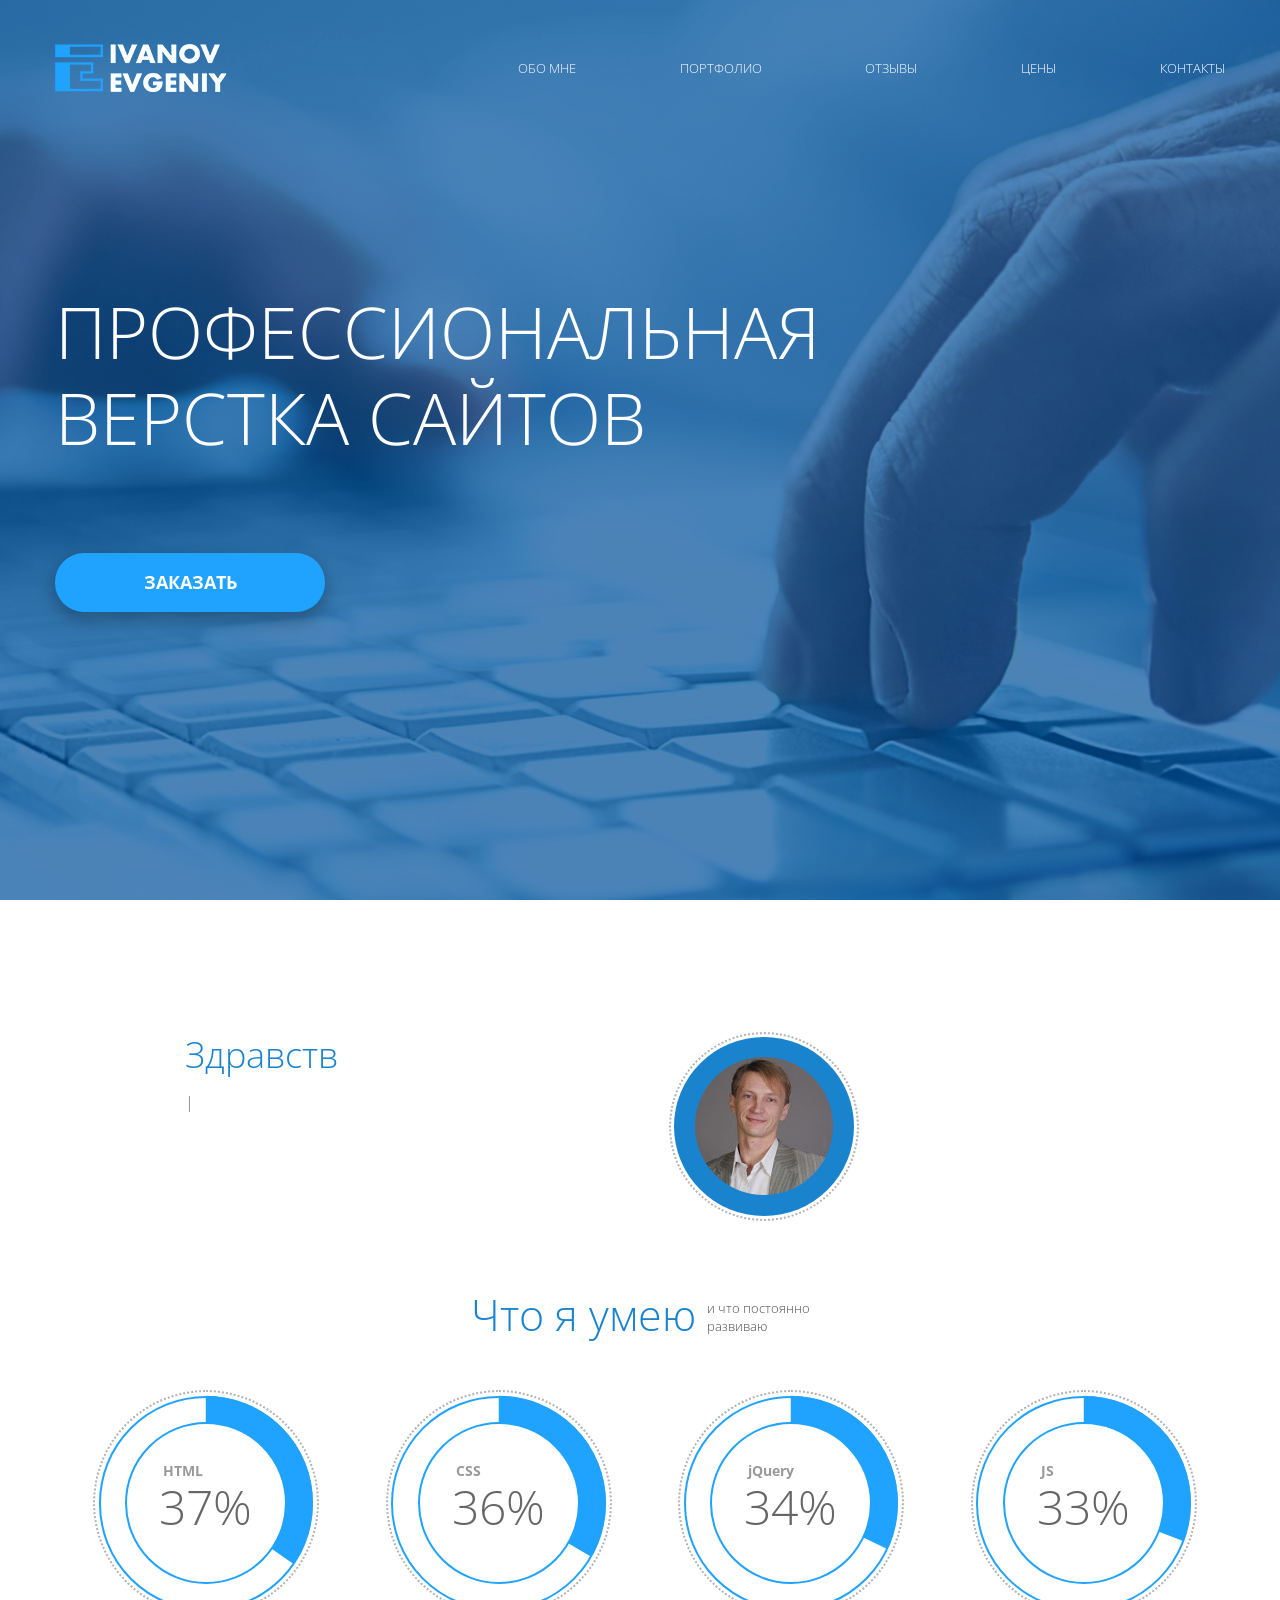
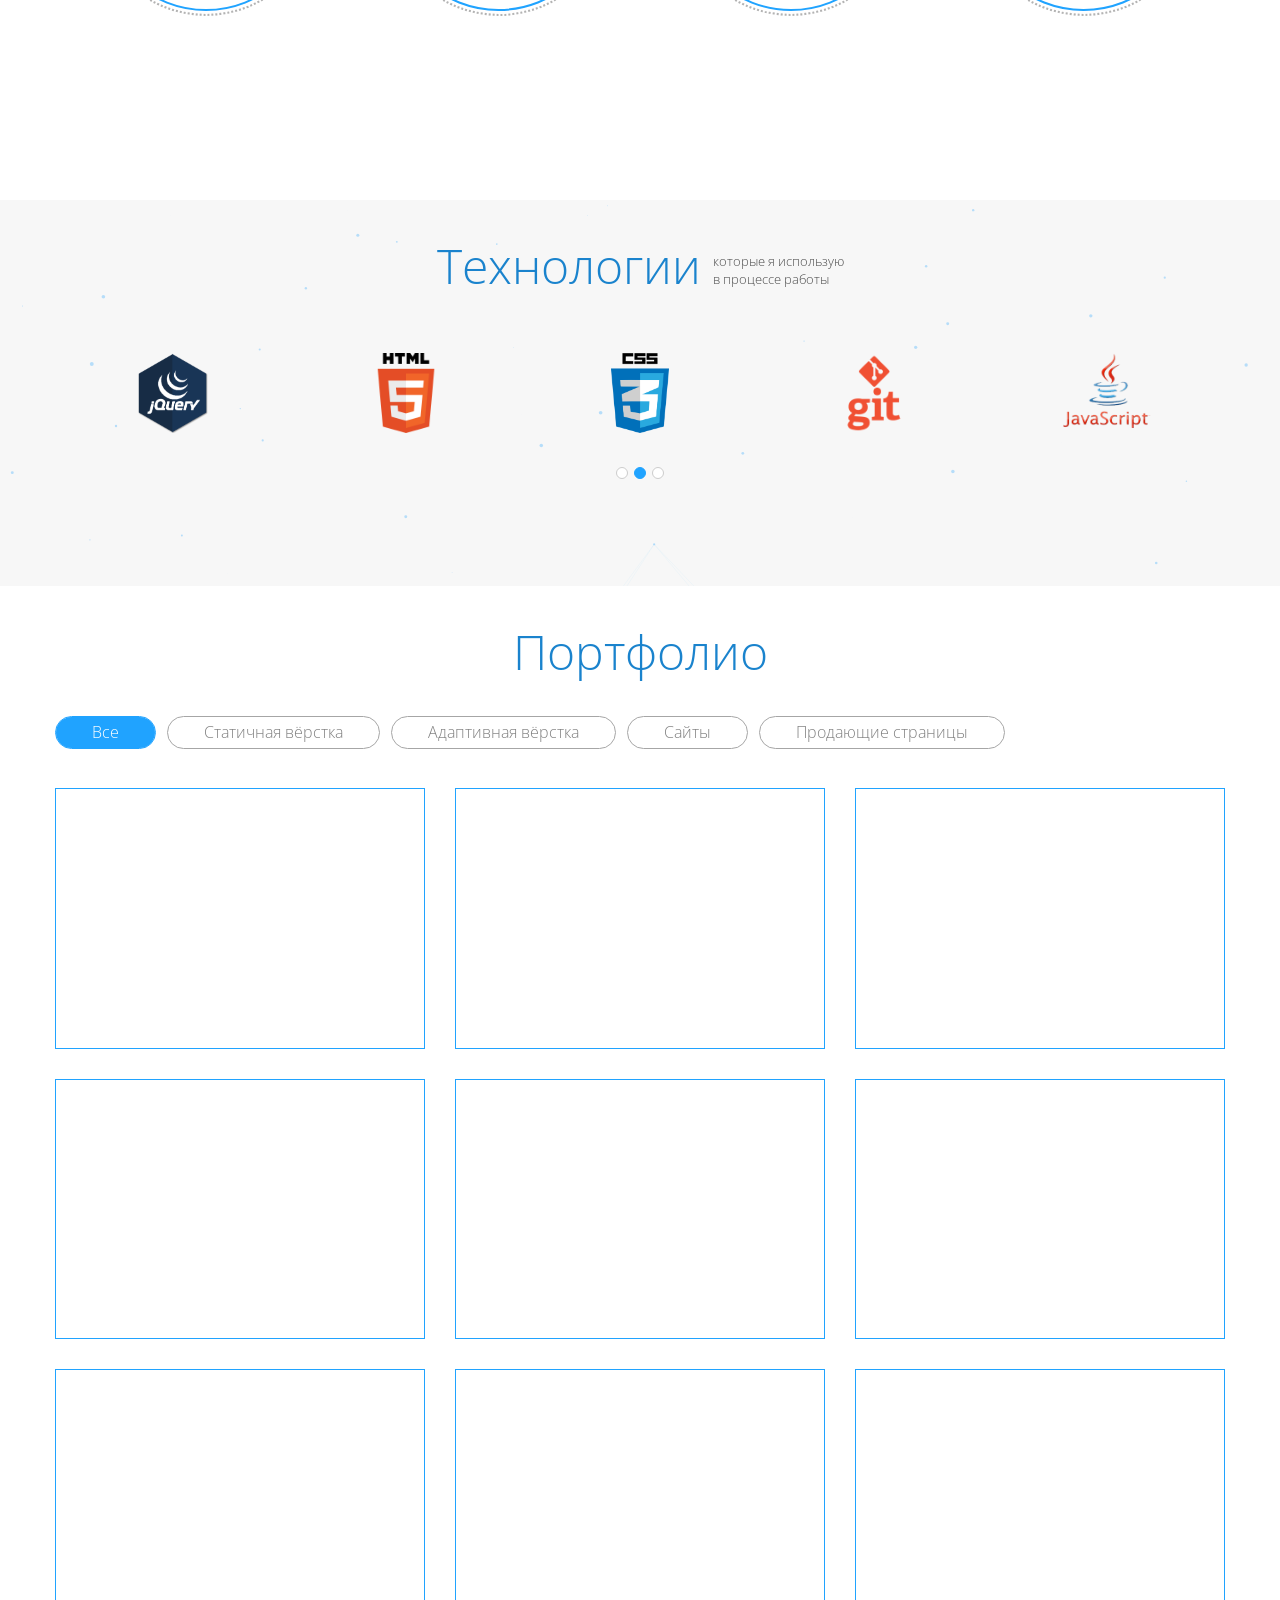
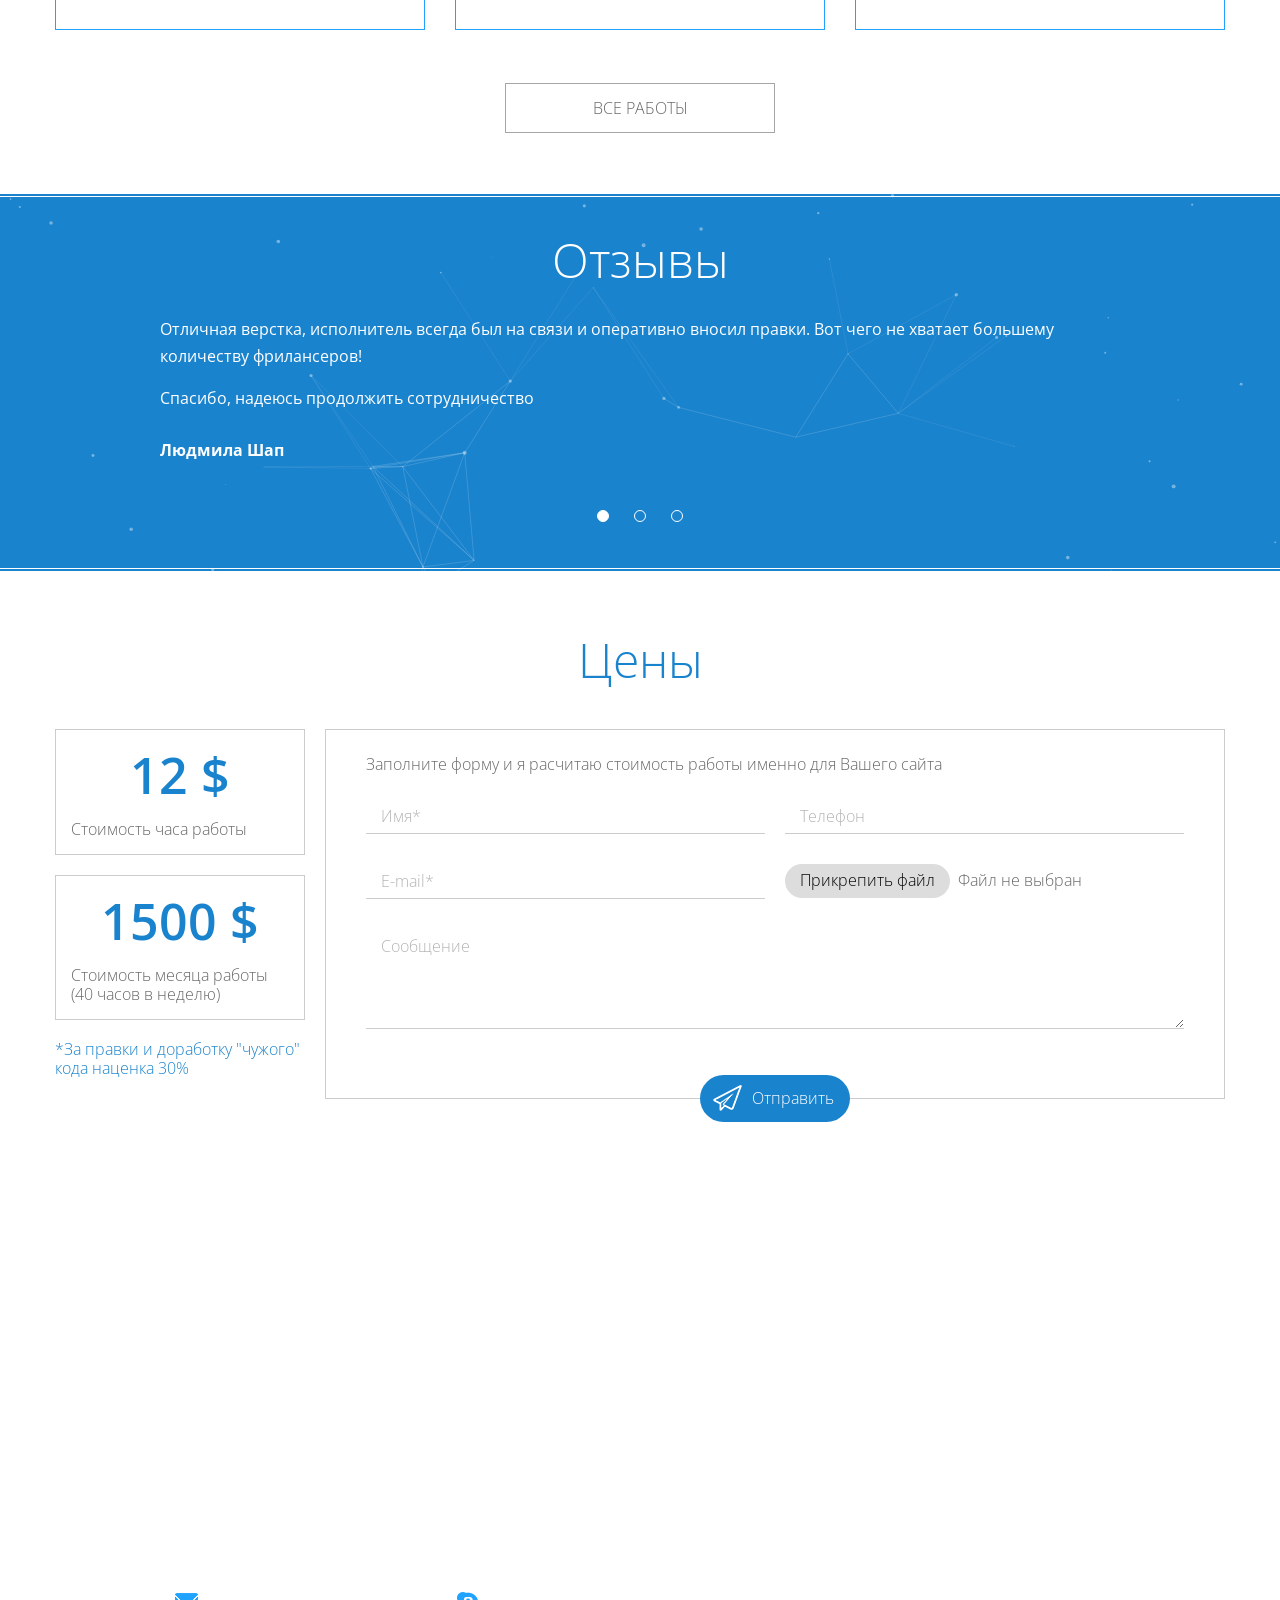
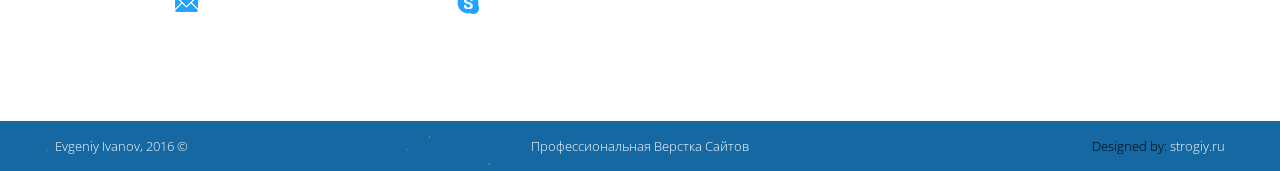
==== index.html @ 96d2ddae "portfolio fix" ====
<!DOCTYPE html>
<html>
<head>
	<meta charset="utf-8" />
	<!--[if lt IE 9]><script src="http://html5shiv.googlecode.com/svn/trunk/html5.js"></script><![endif]-->
	<title>Профессиональная верстка сайтов - Евгений Иванов</title>
	<meta name="keywords" content="верстка сайта, html верстка, адаптивная верстка, резиновая верстка, bitrix верстка, symfony верстка, Jade верстка, HTML, HTML5, css, scss, sass, compass, jQuery, javascript, js, frontend, ssi верстка, bootstrap, uikit" />
	<meta name="description" content="Профессиональная верстка сайтов любой сложности" />
	<!-- <meta name="viewport" content="width=device-width, initial-scale=1.0" /> -->
	<meta name="viewport" content="width=1024" />

	<link href="css/slick.css" rel="stylesheet" type="text/css" />
	<link href="css/style.css" rel="stylesheet" type="text/css" />
	
</head>

<body>

<div class="wrapper">

	<header id="header" class="header">
		<div class="container_center">

			<a href="#first_screen" class="logo"><img class="logo_main" src="img/logo.png" alt=""><img class="logo_sticky" src="img/sticky_logo.png" alt="Профессиональная верстка сайтов"/></a>
		
			<!-- begin navbar  -->
			<ul class="navbar ">
				<li class="navbar__item">
					<a href="#about" class="navbar__link">Обо мне</a>
				</li>
				<li class="navbar__item">
					<a href="#portfolio" class="navbar__link">Портфолио</a>
				</li>
				<li class="navbar__item">
					<a href="#review" class="navbar__link">Отзывы</a>
				</li>
				<li class="navbar__item">
					<a href="#price" class="navbar__link">цены</a>
				</li>
				<li class="navbar__item">
					<a href="#contact" class="navbar__link">контакты</a>
				</li>
			</ul>
			<!-- end navbar  -->
			
		</div>
	</header><!-- .header-->
	
	<!-- begin first_screen -->
	<section id="first_screen" class="first_screen">
		<div class="container_center">
		
			<div class="first_screen_wrapper">
				<h1 class="first_screen_title"><span>Профессиональная</span> <br><span>верстка сайтов</span></h1>
				<button class="btn first_screen_btn" data-toggle="modal" data-target="#modal_callback">Заказать</button>
			</div>
			
		</div>
		<video autoplay loop muted class="bgvideo" id="bgvideo">
			<source src="video/bg.mp4" type="video/mp4">
		</video>
	</section>
	<!-- end first_screen -->

	<!-- begin about -->
	<section id="about" class="about">
		<div class="container_center">

			<div class="about_wrapp">
			
				<!-- begin grid about_grid -->
				<div class="grid grid__2 about_grid">
					<div class="grid__wrapper">
						<div class="grid__item">
							<div class="about_title"></div>
							<div class="about_text"><span></span></div>
						</div>
					</div>
					<div class="grid__wrapper">
						<div class="grid__item">
							<!-- <img src="img/photo.jpg" alt=""/> -->
							<div class="my_photo">
								<img src="img/iea2.png" alt=""/>
							</div>
							<!-- <img src="img/iea.jpg" alt=""/> -->
						</div>
					</div>
				</div>
				<!-- end grid about_grid -->

				<h3 class="section_title">
					Что я умею
					<span class="section_subtitle">и что постоянно <br>развиваю</span>
				</h3>

				<!-- begin grid skils_grid -->
				<div class="grid grid__4 skills_grid">
					<div class="grid__wrapper">
						<div id="skill_html" class="grid__item skill_item">
							<div class="skills_name">HTML</div>
						</div>
					</div>
					<div class="grid__wrapper">
						<div id="skill_css" class="grid__item skill_item">
							<div class="skills_name">CSS</div>
						</div>
					</div>
					<div class="grid__wrapper">
						<div id="skill_jquery" class="grid__item skill_item">
							<div class="skills_name">jQuery</div>
						</div>
					</div>
					<div class="grid__wrapper">
						<div id="skill_js" class="grid__item skill_item">
							<div class="skills_name">JS</div>
						</div>
					</div>
				</div>
				<!-- end grid skils_grid -->

			</div>
			
		</div>
	</section>
	<!-- end about -->

	<!-- begin technology -->
	<section id="technology" class="technology">
		<canvas class="bg_canvas"></canvas>
		<div class="container_center">
		
			<h3 class="section_title">
				Технологии
				<span class="section_subtitle">которые я использую <br>в процессе работы</span>
			</h3>

			<!-- begin grid technology_grid -->
			<div class="technology_slider">
				<div class="technology_slider_item">
					<div class="technology_slider_img">
						<img src="img/tech1.png" alt="sass"/>
					</div>
				</div>
				<div class="technology_slider_item">
					<div class="technology_slider_img">
						<img src="img/tech2.png" alt="Bootstrap"/>
					</div>
				</div>
				<div class="technology_slider_item">
					<div class="technology_slider_img">
						<img src="img/tech3.png" alt="Uikit"/>
					</div>
				</div>
				<div class="technology_slider_item">
					<div class="technology_slider_img">
						<img src="img/tech4.png" alt="Twig"/>
					</div>
				</div>
				<div class="technology_slider_item">
					<div class="technology_slider_img">
						<img src="img/tech5.png" alt="Jade/Pag"/>
					</div>
				</div>
				<div class="technology_slider_item">
					<div class="technology_slider_img">
						<img src="img/jquery.png" alt="jQuery"/>
					</div>
				</div>
				<div class="technology_slider_item">
					<div class="technology_slider_img">
						<img src="img/HTML5.png" alt="HTML5"/>
					</div>
				</div>
				<div class="technology_slider_item">
					<div class="technology_slider_img">
						<img src="img/CSS3.png" alt="CSS"/>
					</div>
				</div>
				<div class="technology_slider_item">
					<div class="technology_slider_img">
						<img src="img/git.png" alt="Git"/>
					</div>
				</div>
				<div class="technology_slider_item">
					<div class="technology_slider_img">
						<img src="img/js.png" alt="Javascript"/>
					</div>
				</div>
				<div class="technology_slider_item">
					<div class="technology_slider_img">
						<img src="img/photoshop.png" alt="Photoshop"/>
					</div>
				</div>
				<div class="technology_slider_item">
					<div class="technology_slider_img">
						<img src="img/sketch.png" alt="Sketch"/>
					</div>
				</div>
			</div>
			<!-- end grid technology_grid -->
			
		</div>
	</section>
	<!-- end technology -->

	<!-- begin portfolio -->
	<section id="portfolio" class="portfolio">
		<div class="container_center">
		
			<h3 class="section_title">Портфолио</h3>

			<div id="portfolio_filter" class="portfolio_filter">
				<a href="all" class="portfolio_filter_link active">Все</a>
				<a href="static" class="portfolio_filter_link">Статичная вёрстка</a>
				<a href="adaptive" class="portfolio_filter_link">Адаптивная вёрстка</a>
				<a href="site" class="portfolio_filter_link">Сайты</a>
				<a href="landing" class="portfolio_filter_link">Продающие страницы</a>
			</div>

			<!-- begin grid portfolio_grid -->
			<div class="grid grid__3 portfolio_grid">
			</div>
			<!-- end grid portfolio_grid -->

			<button class="btn portfolio_more_btn">Все работы</button>
			
		</div>
	</section>
	<!-- end portfolio -->

	<!-- begin review -->
	<section id="review" class="review">
		<canvas class="bg_canvas"></canvas>
		<div class="container_center">
		
			<h3 class="section_title">Отзывы</h3>

			<div class="review_slider">
				<div class="review_slider_item">
					<p>Отличная верстка, исполнитель всегда был на связи и оперативно вносил правки. Вот чего не хватает большему количеству фрилансеров!</p>
					<p>Спасибо, надеюсь продолжить сотрудничество</p>
					<p class="review_slider_name"><a href="https://www.fl.ru/users/spacestudio/" target="blank">Людмила Шап</a></p>
				</div>
				<div class="review_slider_item">
					<p>Все изменения на сайте что оговорены – сделаны. Прислушался к ошибкам которые сделали на корявом дизайне и исправил.</p>
					<p>Чуткий и ответственный. Сверсать – к нему!</p>
					<p class="review_slider_name"><a href="https://www.fl.ru/users/AzikLik" target="blank">Балжи Михаил</a></p>
				</div>
				<div class="review_slider_item">
					<p>Спасибо Евгению за его кропотливый труд и терпение! Евгений, Вы – большой молодец. Буду обращаться с более серьезными проектами еще.</p>
					<p></p>
					<p class="review_slider_name">Алекс Фамильный</p>
				</div>
			</div>
			
		</div>
	</section>
	<!-- end review -->

	<!-- begin price -->
	<section id="price" class="price">
		<div class="container_center">
		
			<h3 class="section_title">Цены</h3>

			<!-- begin grid grid_pricing -->
			<div class="grid grid_pricing">
				<div class="grid__wrapper grid_pricing_first">
					<div class="grid_pricing_item">
						<div class="grid_pricing_title">12 $</div>
						<div class="grid_pricing_description">
							Стоимость часа работы
						</div>
					</div>
					<div class="grid_pricing_item">
						<div class="grid_pricing_title">1500 $</div>
						<div class="grid_pricing_description">
							Стоимость месяца работы (40 часов в неделю)
						</div>
					</div>

					<div class="grid_pricing_attention">
						*За правки и доработку "чужого" кода наценка 30%
					</div>

				</div>
				<div class="grid__wrapper">
					<div class="grid_pricing_item grid_pricing_item_form">
						<form class="form" id="" action="/">
							<input type="hidden" name="subject" value="Заявка из блока Цены">
							<legend class="form__legend">Заполните форму и я расчитаю стоимость работы именно для Вaшего сайта</legend>
							<div class="grid grid__2 ">
								<div class="grid__wrapper">
									<div class="grid__item">
										<input class="form__input name_field rf" name="name" type="text" id="#" placeholder="Имя*">
									</div>
								</div>
								<div class="grid__wrapper">
									<div class="grid__item">
										<input class="form__input" type="text" name="phone" id="#" placeholder="Телефон">
									</div>
								</div>
								<div class="grid__wrapper">
									<div class="grid__item">
										<input class="form__input email_field rf" name="email" type="text" id="#" placeholder="E-mail*">
									</div>
								</div>
								<div class="grid__wrapper">
									<div class="grid__item file_upload">
										<button type="button" class="btn">Прикрепить файл</button>
										<div class="file_upload_rezult">Файл не выбран</div>
										<input class="form__input" name="file" type="file" id="#">
									</div>
								</div>
							</div>
							<div class="form__row">
								<textarea placeholder="Сообщение" name="message"></textarea>
							</div>
							<div class="form__row">
								<div class="rezult"></div>
								<!-- <div class="loader"><div class="load-clock"></div></div> -->
							</div>
							<div class="form__row">
								<button type="submit" class="btn btn__primary">Отправить</button>
							</div>
						</form>
					</div>
				</div>
			</div>
			<!-- end grid grid_pricing -->
			
		</div>
	</section>
	<!-- end price -->

	<!-- begin contact -->
	<section id="contact" class="contact">
		<div class="container_center">
		
			<h3 class="section_title">Контакты</h3>

			<div class="contact_text">Вы можете написать мне на электронную почту, <br>
			или связаться со мной через скайп <br>
			с 9:00 до 18:00 по московскому времени</div>

			<div class="contact_links">
				<a href="mailto: busforward@gmail.com" class="icon_mail">busforward@gmail.com</a>
				<a href="skype: ivanov_ea" class="icon_skype">ivanov_ea</a>
			</div>
			
		</div>
	</section>
	<!-- end contact -->

</div>
<!-- end .wrapper -->

<!-- begin footer -->
<footer class="footer">
	<canvas class="bg_canvas"></canvas>

	<div class="container_center">
	
		<div class="soc">
			Evgeniy Ivanov, 2016 ©
		</div>
		
		<div class="copy">Designed by: <a href="http://strogiy.ru" target="blank">strogiy.ru</a></div>

		<div class="footer_center">Профессиональная Верстка Сайтов</div>

	</div>

</footer>
<!-- end footer -->

<!-- begin Modal modal_callback -->
<div enctype="multipart/form-data" class="modal fade modal_callback" id="modal_callback">
	<div class="modal-dialog">
		<div class="modal-content">
			<form class="form" id="" action="/">
				<input type="hidden" name="subject" value="Заявка из модали">
				<a href="#" class="modal-close" data-dismiss="modal"></a>
				<div class="modal-header">
					<div class="modal-title" id="myModalLabel">Заполните форму и я расчитаю стоимость работы именно для Вaшего сайта</div>
				</div>
				<div class="modal-body">
					<div class="grid_pricing grid_pricing_item_form">
						<div class="grid grid__2 ">
							<div class="grid__wrapper">
								<div class="grid__item">
									<input class="form__input name_field rf" name="name" type="text" placeholder="Имя*">
								</div>
							</div>
							<div class="grid__wrapper">
								<div class="grid__item">
									<input class="form__input" type="text" name="phone" placeholder="Телефон">
								</div>
							</div>
							<div class="grid__wrapper">
								<div class="grid__item">
									<input class="form__input email_field rf" name="email" type="text" placeholder="E-mail*">
								</div>
							</div>
							<div class="grid__wrapper">
								<div class="grid__item file_upload">
									<button type="button" class="btn">Прикрепить файл</button>
									<div class="file_upload_rezult">Файл не выбран</div>
									<input class="form__input" name="uploadfiles" type="file" placeholder="File">
								</div>
							</div>
						</div>
						<div class="form__row">
							<textarea placeholder="Сообщение" name="message"></textarea>
						</div>
						<div class="form__row">
							<div class="rezult"></div>

						</div>
					</div>
				</div>
				<div class="modal-footer">
					<button type="submit" class="btn btn__primary">Отправить</button>
				</div>
			</form>
		</div>
	</div>
</div>
<!-- end Modal modal_callback -->


<audio id="audio" src="audio/klava.mp3"></audio>

	<script type="text/javascript" src="app/app-dist.js"></script>
	<!-- <script src="/js/jquery.js"></script>
	<script src="/js/jquery-ui.min.js"></script>
	<script src="/js/jquery.circliful.min.js"></script>
	<script src="/js/jquery.viewportchecker.js"></script>
	<script src="/js/slick.min.js"></script>
	<script src="/js/typed.js"></script>
	<script src="/js/modal.js"></script>
	<script src="/js/tab.js"></script>
	<script src="/js/portfolio.js"></script>
	<script src="/js/validate.js"></script>
	<script src="/js/pollyfill.js"></script>
	<script src="/js/jquery.textanimation.js"></script>
	<script src="/js/function.js"></script> -->


</body>
</html>
---- css/style.css ----
﻿@import "https://fonts.googleapis.com/css?family=Open+Sans:300,400,600,700,800&subset=cyrillic";.footer:after,.modal-content:after,.modal-header:after,.modal-body:after,.modal-footer:after,.nav-tabs:after,.form__row:after,.row:after,.grid:after,.header:after,.portfolio_filter:after,.file_upload:after{content:'';display:table;clear:both}.footer:before{content:'';display:table;clear:both}.navbar__link,.review_slider_name a,.footer a{display:inline-block}.navbar__link:after,.review_slider_name a:after,.footer a:after{content:'';display:block;width:0;border-top:1px solid;margin-top:1px;margin-left:50%;position:relative;-moz-transition:all .3s;-o-transition:all .3s;-webkit-transition:all .3s;transition:all .3s}.navbar__link:hover,.review_slider_name a:hover,.footer a:hover{text-decoration:none}.navbar__link:hover:after,.review_slider_name a:hover:after,.footer a:hover:after{content:'';margin-left:0;width:100%}.modal{display:none;overflow:auto;overflow-y:scroll;position:fixed;top:0;right:0;bottom:0;left:0;z-index:1050;-webkit-overflow-scrolling:touch;outline:0}.modal-open{overflow:hidden}.modal-close{position:absolute;width:26px;height:26px;right:16px;top:13px;color:#fff;cursor:pointer;-moz-transition:all .7s;-o-transition:all .7s;-webkit-transition:all .7s;transition:all .7s}.modal-close:before,.modal-close:after{content:'';position:absolute;display:block;border-top:1px solid;width:100%;top:50%}.modal-close:before{-moz-transform:rotate(45deg);-ms-transform:rotate(45deg);-webkit-transform:rotate(45deg);transform:rotate(45deg);-moz-transition:all .3s;-o-transition:all .3s;-webkit-transition:all .3s;transition:all .3s}.modal-close:after{-moz-transform:rotate(-45deg);-ms-transform:rotate(-45deg);-webkit-transform:rotate(-45deg);transform:rotate(-45deg);-moz-transition:all .7s;-o-transition:all .7s;-webkit-transition:all .7s;transition:all .7s}.modal-close:hover{opacity:.8;color:#040404;-moz-transform:rotate(180deg);-ms-transform:rotate(180deg);-webkit-transform:rotate(180deg);transform:rotate(180deg)}.modal-close:hover:before{-moz-transform:rotate(135deg);-ms-transform:rotate(135deg);-webkit-transform:rotate(135deg);transform:rotate(135deg)}.modal-close:hover:after{-moz-transform:rotate(45deg);-ms-transform:rotate(45deg);-webkit-transform:rotate(45deg);transform:rotate(45deg)}.modal.fade .modal-dialog{-moz-transform:translate(0, -25%);-ms-transform:translate(0, -25%);-webkit-transform:translate(0, -25%);transform:translate(0, -25%);-moz-transition:-moz-transform .3s ease-out;-o-transition:-o-transform .3s ease-out;-webkit-transition:-webkit-transform .3s ease-out;transition:transform .3s ease-out}.modal.in .modal-dialog{-moz-transform:translate(0, 0);-ms-transform:translate(0, 0);-webkit-transform:translate(0, 0);transform:translate(0, 0);position:relative}.modal-dialog{position:relative;width:auto;margin:10px}.modal-content{position:relative;background-color:#fff;border:1px solid #999;border:1px solid rgba(0,0,0,0.2);background-clip:padding-box;outline:0;margin:31px auto;max-width:900px;-moz-border-radius:6px;-webkit-border-radius:6px;border-radius:6px;-moz-box-shadow:0 3px 9px rgba(0,0,0,0.5);-webkit-box-shadow:0 3px 9px rgba(0,0,0,0.5);box-shadow:0 3px 9px rgba(0,0,0,0.5)}.modal-backdrop{position:fixed;top:0;right:0;bottom:0;left:0;z-index:1040;background-color:#000}.modal-backdrop.fade{opacity:0;filter:alpha(opacity=0)}.modal-backdrop.in{opacity:.5;filter:alpha(opacity=50)}.modal-header{padding:15px 45px 15px 15px;min-height:16.42857143px;background-color:#1a83cd;color:#fff;font-weight:600;font-size:18px;border-bottom:1px solid #e5e5e5}.modal-header .close{margin-top:-2px}.modal-title{margin:0;line-height:1.42857143}.modal-body{position:relative;padding:0;padding:15px}.modal-footer{margin-top:15px;padding:19px 20px;text-align:right;background-color:#e5e5e5;border-top:1px solid #e5e5e5}.modal-footer .btn+.btn{margin-left:5px;margin-bottom:0}.modal-footer .btn-group .btn+.btn{margin-left:-1px}.modal-footer .btn-block+.btn-block{margin-left:0}.nav-tabs{border-bottom:1px solid #ddd}.nav-tabs>li{float:left;margin-bottom:-1px}.nav-tabs>li>a{margin-right:2px;line-height:1.42857143;border:1px solid transparent;border-radius:4px 4px 0 0}.nav-tabs>li>a:hover{border-color:#eee #eee #ddd}.nav-tabs>li.active>a,.nav-tabs>li.active>a:hover,.nav-tabs>li.active>a:focus{color:#555;cursor:default;background-color:#fff;border:1px solid #ddd;border-bottom-color:transparent}.nav-tabs.nav-justified{width:100%;border-bottom:0}.nav-tabs.nav-justified>li{float:none}.nav-tabs.nav-justified>li>a{margin-bottom:5px;text-align:center;margin-right:0;border-radius:4px}@media (min-width: 768px){.nav-tabs.nav-justified>li{display:table-cell;width:1%}.nav-tabs.nav-justified>li>a{margin-bottom:0;border-bottom:1px solid #ddd;border-radius:4px 4px 0 0}}.nav-tabs.nav-justified>.dropdown .dropdown-menu{top:auto;left:auto}.nav-tabs.nav-justified>.active>a,.nav-tabs.nav-justified>.active>a:hover,.nav-tabs.nav-justified>.active>a:focus{border:1px solid #ddd}@media (min-width: 768px){.nav-tabs.nav-justified>.active>a,.nav-tabs.nav-justified>.active>a:hover,.nav-tabs.nav-justified>.active>a:focus{border-bottom-color:#fff}}.tab-content>.tab-pane{display:none}.tab-content>.active{display:block}.fl__left{float:left}.fl__right{float:right}.form__row+*,.row+*{margin-top:15px}*{margin:0;padding:0;-moz-box-sizing:border-box;-webkit-box-sizing:border-box;box-sizing:border-box}article,aside,details,figcaption,figure,footer,header,hgroup,main,nav,section,summary{display:block}html,body,.wrapper{height:100%;position:relative;-moz-box-sizing:content-box;-webkit-box-sizing:content-box;box-sizing:content-box}body{font:16px Open Sans,sans-serif;line-height:1.2;font-weight:300;color:#666}h1,h2,h3,h4,h5{font-weight:300}input,textarea{outline:0}a{text-decoration:none;outline:0;-moz-transition:all .3s;-o-transition:all .3s;-webkit-transition:all .3s;transition:all .3s}a:hover{text-decoration:underline}a:focus{outline:0}ol,ul{list-style:none;padding:0;margin:0}.list{margin-top:25px;margin-bottom:25px}.list>*{line-height:18px;padding-left:15px}.list>*:before{content:'·';font-size:30px;display:inline-block;vertical-align:sub;margin-right:5px;margin-left:-14px}.list>*+*{padding-top:13px}p{padding:0;margin:0}img{max-width:100%}img.fl__left{margin-top:14px;margin-right:29px;margin-bottom:20px}img.fl__right{margin-top:14px;margin-bottom:20px;margin-left:29px}.wrapper{min-height:100%;height:auto !important;height:100%;margin:0 auto -50px auto;padding-bottom:50px}.container_center{max-width:1200px;padding:0 15px;margin-left:auto;margin-right:auto}input:not([type]),input[type=text],input[type=password],input[type=email],input[type=url],input[type=search],input[type=tel],input[type=number],input[type=datetime],textarea{background-color:white;padding:6px 15px;outline:none;font-size:16px;font-weight:300;font-family:Open Sans,sans-serif;-moz-transition:all .3s;-o-transition:all .3s;-webkit-transition:all .3s;transition:all .3s;border:none;border-bottom:1px solid #ccc}input:not([type]):focus::-webkit-input-placeholder,input[type=text]:focus::-webkit-input-placeholder,input[type=password]:focus::-webkit-input-placeholder,input[type=email]:focus::-webkit-input-placeholder,input[type=url]:focus::-webkit-input-placeholder,input[type=search]:focus::-webkit-input-placeholder,input[type=tel]:focus::-webkit-input-placeholder,input[type=number]:focus::-webkit-input-placeholder,input[type=datetime]:focus::-webkit-input-placeholder,textarea:focus::-webkit-input-placeholder{color:red;text-indent:-300px}input:not([type]):focus:-moz-placeholder,input[type=text]:focus:-moz-placeholder,input[type=password]:focus:-moz-placeholder,input[type=email]:focus:-moz-placeholder,input[type=url]:focus:-moz-placeholder,input[type=search]:focus:-moz-placeholder,input[type=tel]:focus:-moz-placeholder,input[type=number]:focus:-moz-placeholder,input[type=datetime]:focus:-moz-placeholder,textarea:focus:-moz-placeholder{color:red;text-indent:-300px}input:not([type]):focus::-moz-placeholder,input[type=text]:focus::-moz-placeholder,input[type=password]:focus::-moz-placeholder,input[type=email]:focus::-moz-placeholder,input[type=url]:focus::-moz-placeholder,input[type=search]:focus::-moz-placeholder,input[type=tel]:focus::-moz-placeholder,input[type=number]:focus::-moz-placeholder,input[type=datetime]:focus::-moz-placeholder,textarea:focus::-moz-placeholder{color:red;text-indent:-300px}input:not([type]):focus:-ms-input-placeholder,input[type=text]:focus:-ms-input-placeholder,input[type=password]:focus:-ms-input-placeholder,input[type=email]:focus:-ms-input-placeholder,input[type=url]:focus:-ms-input-placeholder,input[type=search]:focus:-ms-input-placeholder,input[type=tel]:focus:-ms-input-placeholder,input[type=number]:focus:-ms-input-placeholder,input[type=datetime]:focus:-ms-input-placeholder,textarea:focus:-ms-input-placeholder{color:red;text-indent:-300px}input:not([type]).input_error,input[type=text].input_error,input[type=password].input_error,input[type=email].input_error,input[type=url].input_error,input[type=search].input_error,input[type=tel].input_error,input[type=number].input_error,input[type=datetime].input_error,textarea.input_error{background-color:#fff0f0;border:1px solid red}input:not([type])::-webkit-input-placeholder,input[type=text]::-webkit-input-placeholder,input[type=password]::-webkit-input-placeholder,input[type=email]::-webkit-input-placeholder,input[type=url]::-webkit-input-placeholder,input[type=search]::-webkit-input-placeholder,input[type=tel]::-webkit-input-placeholder,input[type=number]::-webkit-input-placeholder,input[type=datetime]::-webkit-input-placeholder,textarea::-webkit-input-placeholder{-moz-transition:all .3s;-o-transition:all .3s;-webkit-transition:all .3s;transition:all .3s;color:#b3b3b3;text-indent:0}input:not([type]):-moz-placeholder,input[type=text]:-moz-placeholder,input[type=password]:-moz-placeholder,input[type=email]:-moz-placeholder,input[type=url]:-moz-placeholder,input[type=search]:-moz-placeholder,input[type=tel]:-moz-placeholder,input[type=number]:-moz-placeholder,input[type=datetime]:-moz-placeholder,textarea:-moz-placeholder{-moz-transition:all .3s;-o-transition:all .3s;-webkit-transition:all .3s;transition:all .3s;color:#b3b3b3;text-indent:0}input:not([type])::-moz-placeholder,input[type=text]::-moz-placeholder,input[type=password]::-moz-placeholder,input[type=email]::-moz-placeholder,input[type=url]::-moz-placeholder,input[type=search]::-moz-placeholder,input[type=tel]::-moz-placeholder,input[type=number]::-moz-placeholder,input[type=datetime]::-moz-placeholder,textarea::-moz-placeholder{-moz-transition:all .3s;-o-transition:all .3s;-webkit-transition:all .3s;transition:all .3s;color:#b3b3b3;text-indent:0}input:not([type]):-ms-input-placeholder,input[type=text]:-ms-input-placeholder,input[type=password]:-ms-input-placeholder,input[type=email]:-ms-input-placeholder,input[type=url]:-ms-input-placeholder,input[type=search]:-ms-input-placeholder,input[type=tel]:-ms-input-placeholder,input[type=number]:-ms-input-placeholder,input[type=datetime]:-ms-input-placeholder,textarea:-ms-input-placeholder{-moz-transition:all .3s;-o-transition:all .3s;-webkit-transition:all .3s;transition:all .3s;color:#b3b3b3;text-indent:0}textarea{min-height:100px}input[type=search]::-webkit-search-cancel-button,input[type=search]::-webkit-search-decoration{-webkit-appearance:none}input[type=number]::-webkit-inner-spin-button,input[type=number]::-webkit-outer-spin-button{height:auto}input[type=checkbox],input[type=radio]{padding:0}input[type=checkbox]:not(:disabled),input[type=radio]:not(:disabled){cursor:pointer}input[type=checkbox],input[type=radio]{display:inline-block;height:14px;width:14px;border:1px solid #aaa;overflow:hidden;margin-top:-4px;vertical-align:middle;-webkit-appearance:none;outline:0;background:0 0;text-align:center;position:relative}input[type=radio]{border-radius:50%}input[type=checkbox]:before,input[type=radio]:before{display:block}input[type=radio]:checked:before{content:'';width:6px;height:6px;top:50%;left:50%;margin-top:-3px;margin-left:-3px;display:block;position:absolute;border-radius:50%;background:#000}input[type=checkbox]:checked:before,input[type=checkbox]:indeterminate:before{content:"\2714";font-size:12px;-webkit-font-smoothing:antialiased;text-align:center;line-height:13px;color:#000}input[type=checkbox]:indeterminate:before{content:"\f068"}input[type=checkbox]:disabled,input[type=radio]:disabled{border-color:#ddd}input[type=radio]:disabled:checked:before{background-color:#aaa}input[type=checkbox]:disabled:checked:before,input[type=checkbox]:disabled:indeterminate:before{color:#aaa}.error{color:red}.grid{margin-left:-30px}.grid__wrapper{padding-left:30px;padding-bottom:30px;float:left}.grid__1 .grid__wrapper{width:100%}.grid__2 .grid__wrapper{width:50%}.grid__3 .grid__wrapper{width:33.333%}.grid__4 .grid__wrapper{width:25%}.grid__5 .grid__wrapper{width:20%}.btn{color:#000;font-family:Open Sans,sans-serif;font-size:16px;font-weight:300;padding:5px 15px 7px;border:none;outline:none;text-decoration:none;display:inline-block;background-color:#ddd;text-align:center;max-width:100%;cursor:pointer;-moz-border-radius:30px;-webkit-border-radius:30px;border-radius:30px;-moz-transition:all .3s;-o-transition:all .3s;-webkit-transition:all .3s;transition:all .3s}.btn:hover{background-color:#ccc}.btn__primary{background:#1a83cd;color:#fff}.btn__primary:hover{background:#4db6ff}.btn__success{background:#27BA6C;color:#fff}.btn__success:hover{background:#5aed9f}.btn__info{background:#03a9f4;color:#fff}.btn__info:hover{background:#36dcff}.btn__warning{background:#f83;color:#fff}.btn__warning:hover{background:#fb6}.btn__danger{background:#ff1a1a;color:#fff}.btn__danger:hover{background:#ff4d4d}.column{-moz-columns:300px 3;-webkit-columns:300px 3;columns:300px 3;-moz-column-gap:40px;-webkit-column-gap:40px;column-gap:40px;-moz-column-rule:0px solid #000;-webkit-column-rule:0px solid #000;column-rule:0px solid #000}.soc{float:left}.soc a{display:inline-block;width:30px;height:30px;-moz-border-radius:50%;-webkit-border-radius:50%;border-radius:50%;background-color:#000;text-align:center;text-decoration:none;-moz-transition:all .3s;-o-transition:all .3s;-webkit-transition:all .3s;transition:all .3s}.soc a:hover{opacity:.8}.soc a:before{content:'soc';color:#fff;text-decoration:none}.copy{float:right;color:gray;color:#000}.bg_canvas{position:absolute;top:0;right:0;bottom:0;left:0;max-width:100%;z-index:0}section{position:relative}.header{background-color:transparent;position:absolute;top:0;left:0;width:100%;padding-top:44px;-moz-transition:all .5s;-o-transition:all .5s;-webkit-transition:all .5s;transition:all .5s;z-index:6}.logo{float:left;display:block}.logo_sticky{display:none}.navbar{overflow:hidden;text-align:right;padding-top:14px}.navbar__item{display:inline-block;margin:0 5%;-moz-transition:all .5s;-o-transition:all .5s;-webkit-transition:all .5s;transition:all .5s}.navbar__item:last-child{margin-right:0}.navbar__link{color:#fefefe;font-size:13px;font-weight:300;text-transform:uppercase;-moz-transition:all .5s;-o-transition:all .5s;-webkit-transition:all .5s;transition:all .5s}.stiky{position:fixed;top:0;left:0;width:100%;padding-top:8px;padding-bottom:8px;background-color:#fff;-moz-box-shadow:0 0 4px rgba(0,137,254,0.1);-webkit-box-shadow:0 0 4px rgba(0,137,254,0.1);box-shadow:0 0 4px rgba(0,137,254,0.1);z-index:1000}.stiky .logo_main{display:none}.stiky .logo_sticky{display:block}.stiky .navbar{padding-top:7px}.stiky .navbar__item{margin:0 15px}.stiky .navbar__link{color:#4d4d4d}.stiky .navbar__link:hover,.stiky .navbar__link.active{color:#20a3ff;text-decoration:none}.section_title{color:#1a83cd;font-size:48px;margin:1% 0;text-align:center}.section_title .section_subtitle{display:inline-block;vertical-align:baseline;text-align:left;color:#4d4d4d;font-size:13px;line-height:18px}.bgvideo{position:absolute;left:0;bottom:0;min-width:100%;min-height:100%;width:auto;height:auto;z-index:1}.first_screen{background:url('../img/first-screen.jpg?1482252088') no-repeat center center;background-size:cover;background-attachment:fixed;overflow:hidden}.first_screen .container_center{display:table;width:100%;position:relative;z-index:3}.first_screen_wrapper{display:table-cell;vertical-align:middle}.first_screen_title{color:#fefefe;font-size:72px;font-weight:100;text-transform:uppercase;margin-bottom:8%;line-height:86px}.first_screen_btn{width:270px;height:59px;background-color:#20a3ff;color:#fefefe;font-size:18px;font-weight:700;text-transform:uppercase;-moz-border-radius:29px;-webkit-border-radius:29px;border-radius:29px;-moz-box-shadow:0 7px 15.5px 2.5px rgba(0,0,0,0.24);-webkit-box-shadow:0 7px 15.5px 2.5px rgba(0,0,0,0.24);box-shadow:0 7px 15.5px 2.5px rgba(0,0,0,0.24)}.first_screen_btn:hover{background-color:#14b4ff;-moz-box-shadow:0 0 24px rgba(0,137,254,0.64);-webkit-box-shadow:0 0 24px rgba(0,137,254,0.64);box-shadow:0 0 24px rgba(0,137,254,0.64)}.first_screen:after{content:'';position:absolute;top:0;left:0;width:100%;height:100%;background-color:rgba(0,137,254,0.4);z-index:2;display:block}.modal .grid_pricing_item_form{margin:0;padding:10px}.modal .btn__primary{position:relative;padding:12px 15px 13px 50px}.modal .btn__primary:before{content:url('../img/plain.png?1486620198');position:absolute;left:13px;top:10px}.errore_tooltip{position:absolute;color:#f00;font-size:12px;margin-top:5px;margin-left:15px}.about .container_center{display:table;width:100%;padding:2% 15px}.about .section_title{font-size:43px}.about_wrapp{display:table-cell;vertical-align:middle;-moz-transition:all .8s;-o-transition:all .8s;-webkit-transition:all .8s;transition:all .8s}.about_grid{max-width:970px;margin:0 auto 3%;-webkit-flex-flow:row nowrap;flex-flow:row nowrap}.about_title{color:#1a83cd;font-size:36px;margin-bottom:3%}.about_title+.typed-cursor{display:none}.about_text{line-height:1.5}.my_photo{display:inline-block;-moz-border-radius:50%;-webkit-border-radius:50%;border-radius:50%;background-color:#1a83cd;position:relative;margin:4px;padding:20px}.my_photo:before{content:'';border:2px dotted #b3b3b3;position:absolute;top:-5px;right:-5px;bottom:-5px;left:-5px;-moz-border-radius:50%;-webkit-border-radius:50%;border-radius:50%}.my_photo img{display:block;margin:0;padding:0;width:100%;height:100%}.typed-cursor{opacity:1;-webkit-animation:blink 0.7s infinite;-moz-animation:blink 0.7s infinite;animation:blink 0.7s infinite}@keyframes blink{0%{opacity:1}50%{opacity:0}100%{opacity:1}}@-webkit-keyframes blink{0%{opacity:1}50%{opacity:0}100%{opacity:1}}@-moz-keyframes blink{0%{opacity:1}50%{opacity:0}100%{opacity:1}}.skills_grid{margin-left:0;text-align:center;-webkit-flex-flow:row nowrap;flex-flow:row nowrap;-moz-transition:all .5s;-o-transition:all .5s;-webkit-transition:all .5s;transition:all .5s}.skills_grid .grid__wrapper{padding-left:0;position:relative;float:left;display:inline-block;-moz-transition:all 2s;-o-transition:all 2s;-webkit-transition:all 2s;transition:all 2s}.skills_grid .grid__wrapper:before{content:'';display:block;position:absolute;width:76%;padding-bottom:76%;top:11.9%;left:13%;border:2px dotted #b3b3b3;-moz-border-radius:50%;-webkit-border-radius:50%;border-radius:50%}.skills_grid .grid__item{position:relative}.skills_grid .grid__item:before{content:'';display:block;position:absolute;width:54%;padding-bottom:54%;top:24.3%;left:24.1%;border:2px solid #20a3ff;-moz-border-radius:50%;-webkit-border-radius:50%;border-radius:50%}.skills_grid .grid__item:after{content:'';display:block;position:absolute;width:72%;padding-bottom:72%;top:15.3%;left:15%;border:2px solid #20a3ff;-moz-border-radius:50%;-webkit-border-radius:50%;border-radius:50%}.skills_name{position:absolute;left:37%;top:39%;font-weight:700;color:#999;font-size:14px}.portfolio .container_center{padding:2% 15px}.portfolio_filter{margin:3% 0}.portfolio_filter_link{color:grey;border:1px solid #a6a6a6;padding:6px 36px;display:inline-block;margin-right:7px;position:relative;overflow:hidden;-moz-transition:all .3s;-o-transition:all .3s;-webkit-transition:all .3s;transition:all .3s;-moz-border-radius:17px;-webkit-border-radius:17px;border-radius:17px}.portfolio_filter_link:after{content:'';-moz-transition:all .5s;-o-transition:all .5s;-webkit-transition:all .5s;transition:all .5s;position:absolute;top:0;bottom:0;left:0;width:0;z-index:-1;background-color:#20a3ff}.portfolio_filter_link:hover,.portfolio_filter_link.active{border-color:#20a3ff;color:white;text-decoration:none;-moz-border-radius:17px;-webkit-border-radius:17px;border-radius:17px}.portfolio_filter_link:hover:after,.portfolio_filter_link.active:after{width:100%}.portfolio_grid .grid__wrapper{position:relative;padding-bottom:30px;overflow:hidden;-moz-transition:all .5s;-o-transition:all .5s;-webkit-transition:all .5s;transition:all .5s}.portfolio_grid .grid__wrapper.hidden{display:none}.portfolio_grid .grid__item{position:relative;cursor:pointer;overflow:hidden;padding-bottom:69.9%;border:1px solid #20a3ff}.portfolio_grid .grid__item:hover .portfolio_overlay{top:0;left:0;opacity:1;width:100%;height:100%;padding:11% 12%;bottom:0;right:0}.portfolio_grid .grid__item:hover .portfolio_overlay_title{color:white;font-size:26px;line-height:32px}.portfolio_grid .grid__item:hover .portfolio_overlay_link{font-size:16px}.portfolio_grid .grid__item:hover .portfolio_overlay_link:before{content:url('../img/port_link.png?1482252075');width:35px;height:35px}.portfolio_grid .grid__item:hover .portfolio_overlay_text{font-size:14px}.portfolio_grid .grid__item:hover img{opacity:.8}.portfolio_grid .grid__item>*{position:absolute}.portfolio_grid .grid__item img{min-width:100%;min-height:100%;-moz-transition:all .8s;-o-transition:all .8s;-webkit-transition:all .8s;transition:all .8s}.portfolio_overlay{top:50%;left:50%;width:0;height:0;padding:5;background-color:rgba(32,163,255,0.9);opacity:0;-moz-transition:all .5s;-o-transition:all .5s;-webkit-transition:all .5s;transition:all .5s;overflow:hidden;display:block}.portfolio_overlay_wrapp{display:table;width:100%;height:100%}.portfolio_overlay_wrapp_midle{display:table-cell;vertical-align:middle}.portfolio_overlay_title{color:white;font-size:0px;margin-bottom:5px;-moz-transition:all .5s;-o-transition:all .5s;-webkit-transition:all .5s;transition:all .5s}.portfolio_overlay_link{display:block;color:white;font-size:0;font-weight:700;margin-top:16px}.portfolio_overlay_link:before{content:url('../img/port_link.png?1482252075');width:0;height:0;display:inline-block;vertical-align:middle;margin-right:8px;-moz-transition:all .5s;-o-transition:all .5s;-webkit-transition:all .5s;transition:all .5s}.portfolio_overlay_link:hover{text-decoration:none}.portfolio_overlay_link:hover:before{-moz-transform:rotate(90deg);-ms-transform:rotate(90deg);-webkit-transform:rotate(90deg);transform:rotate(90deg)}.portfolio_overlay_text{font-size:0;color:#fff;-moz-transition:all .5s;-o-transition:all .5s;-webkit-transition:all .5s;transition:all .5s}.portfolio_overlay_hash{color:#fff;font-size:11px;margin-top:8px;font-weight:600}.portfolio_more_btn{background-color:transparent;border:1px solid #a6a6a6;padding:13px;display:block;margin:2% auto 3%;width:270px;color:#666;text-transform:uppercase;-moz-border-radius:0;-webkit-border-radius:0;border-radius:0}.portfolio_more_btn:hover{background-color:#20a3ff;border-color:#20a3ff;color:#fff}.portfolio .hidden{width:0;padding-left:0;opacity:0}.portfolio .visiblity{width:33.299999999999997%;opacity:1}.technology{background-color:#f7f7f7;overflow:hidden}.technology .container_center{padding:2% 15px}.technology_slider{margin:5% 0;text-align:center}.technology_slider_item{display:table !important;width:100%}.technology_slider_img{display:table-cell;vertical-align:middle;width:100%;text-align:center}.technology_slider_img img{max-height:80px;display:inline-block}.review{background-color:#1a83cd;position:relative;overflow:hidden}.review:before{content:'';position:absolute;display:block;width:100%;height:1px;background-color:#fff;top:2px;left:0}.review:after{content:'';position:absolute;display:block;width:100%;height:1px;background-color:#fff;bottom:2px;left:0}.review .container_center{padding:2% 15px}.review .section_title{color:#fff}.review_slider{max-width:960px;margin:0 auto}.review_slider_item{color:#fff;font-weight:400}.review_slider_item p{margin:15px 0;line-height:1.7}.review_slider_name{padding-top:10px;font-weight:700}.review_slider_name a{color:#fff}.review .slick-dots button{background-color:transparent;border:1px solid #fff}.review .slick-dots li{margin-right:1%;margin-left:1%}.review .slick-dots li.slick-active button{background-color:#fff;border-color:#fff}.price .section_title{margin-top:60px;margin-bottom:40px}.grid_pricing{margin-top:30px;margin-left:-20px;margin-bottom:70px;-webkit-flex-flow:row nowrap;flex-flow:row nowrap}.grid_pricing .grid{margin-left:-20px}.grid_pricing .grid__wrapper{padding-left:20px}.grid_pricing_first{max-width:270px}.grid_pricing_item{border:1px solid #ccc;padding:15px;margin-bottom:20px}.grid_pricing_title{color:#1a83cd;font-weight:600;font-size:50px;text-align:center;margin-bottom:15px}.grid_pricing_attention{color:#1a83cd}.grid_pricing_item_form{max-width:900px;padding:25px 40px;position:relative}.grid_pricing .btn__primary{bottom:-24px;position:absolute;padding:12px 15px 13px 50px;width:150px;left:50%;margin-left:-75px}.grid_pricing .btn__primary:before{content:url('../img/plain.png?1486620198');position:absolute;left:13px;top:10px}.grid_pricing .form__legend{margin-bottom:25px}.grid_pricing .form__input{width:100%}.grid_pricing .form__input.error{border-bottom-color:#f00}.grid_pricing .form__row{text-align:center}.grid_pricing textarea{width:100%;margin-bottom:10px}.rezult .error{color:#f000}.rezult .success{color:#1a83cd;font-size:16px;font-weight:600}.file_upload{position:relative;overflow:hidden}.file_upload_rezult{display:block;overflow:hidden;padding-top:7px;white-space:nowrap;padding-right:20px;text-overflow:ellipsis;position:relative}.file_upload_del{position:absolute;right:0;vertical-align:middle;display:inline-block}.file_upload_del:before{content:'✖';vertical-align:middle;margin:0 9px;color:#f00;cursor:pointer}.file_upload button{margin-right:8px;float:left}.file_upload input[type=file]{position:absolute;opacity:0;left:0;top:0;height:0%;z-index:-1}.loader{text-align:center}.load-clock{display:inline-block;border-radius:15px;border:2px solid #1a83cd;height:22px;width:22px;position:relative}.load-clock:after{content:"";position:absolute;background-color:#1a83cd;top:0px;left:48%;height:9px;width:1px;border-radius:1px;transform-origin:50% 97%;-o-transform-origin:50% 97%;-ms-transform-origin:50% 97%;-webkit-transform-origin:50% 97%;-moz-transform-origin:50% 97%;animation:grdAiguille 3.8s linear infinite;-o-animation:grdAiguille 3.8s linear infinite;-ms-animation:grdAiguille 3.8s linear infinite;-webkit-animation:grdAiguille 3.8s linear infinite;-moz-animation:grdAiguille 3.8s linear infinite}.load-clock:before{content:"";position:absolute;background-color:#1a83cd;top:1px;left:48%;height:7px;width:1px;border-radius:1px;transform-origin:50% 94%;-o-transform-origin:50% 94%;-ms-transform-origin:50% 94%;-webkit-transform-origin:50% 94%;-moz-transform-origin:50% 94%;animation:ptAiguille 22.8s linear infinite;-o-animation:ptAiguille 22.8s linear infinite;-ms-animation:ptAiguille 22.8s linear infinite;-webkit-animation:ptAiguille 22.8s linear infinite;-moz-animation:ptAiguille 22.8s linear infinite}@keyframes grdAiguille{0%{transform:rotate(0deg)}100%{transform:rotate(360deg)}}@-o-keyframes grdAiguille{0%{-o-transform:rotate(0deg)}100%{-o-transform:rotate(360deg)}}@-ms-keyframes grdAiguille{0%{-ms-transform:rotate(0deg)}100%{-ms-transform:rotate(360deg)}}@-webkit-keyframes grdAiguille{0%{-webkit-transform:rotate(0deg)}100%{-webkit-transform:rotate(360deg)}}@-moz-keyframes grdAiguille{0%{-moz-transform:rotate(0deg)}100%{-moz-transform:rotate(360deg)}}@keyframes ptAiguille{0%{transform:rotate(0deg)}100%{transform:rotate(360deg)}}@-o-keyframes ptAiguille{0%{-o-transform:rotate(0deg)}100%{-o-transform:rotate(360deg)}}@-ms-keyframes ptAiguille{0%{-ms-transform:rotate(0deg)}100%{-ms-transform:rotate(360deg)}}@-webkit-keyframes ptAiguille{0%{-webkit-transform:rotate(0deg)}100%{-webkit-transform:rotate(360deg)}}@-moz-keyframes ptAiguille{0%{-moz-transform:rotate(0deg)}100%{-moz-transform:rotate(360deg)}}.contact{color:#fff;background:url('../img/contact_bg.jpg?1482252083') no-repeat center center;background-size:cover;background-attachment:fixed}.contact .container_center{padding:8% 15px;max-width:960px}.contact .section_title{color:#fff;text-align:left}.contact .contact_text{line-height:2.3;margin:5% 0}.contact .contact_links a{color:#fff;font-size:18px;margin-right:5%}.contact .contact_links a:before{-moz-transition:all .5s;-o-transition:all .5s;-webkit-transition:all .5s;transition:all .5s}.contact .contact_links a:hover{text-decoration:none}.contact .contact_links a:hover:before{-moz-transform:rotateY(180deg);-ms-transform:rotateY(180deg);-webkit-transform:rotateY(180deg);transform:rotateY(180deg)}.icon_mail:before{content:url('../img/mail.png?1482252075');display:inline-block;margin-right:15px;vertical-align:middle}.icon_skype:before{content:url('../img/skype.png?1482252075');display:inline-block;margin-right:15px;vertical-align:middle}.footer{position:relative;height:50px;background-color:#1568a2;padding:18px 0;color:#fff;font-size:13px;overflow:hidden}.footer .container_center{position:relative;z-index:2}.footer a{color:#fff}.footer_center{text-align:center;padding-left:20px;padding-right:20px}
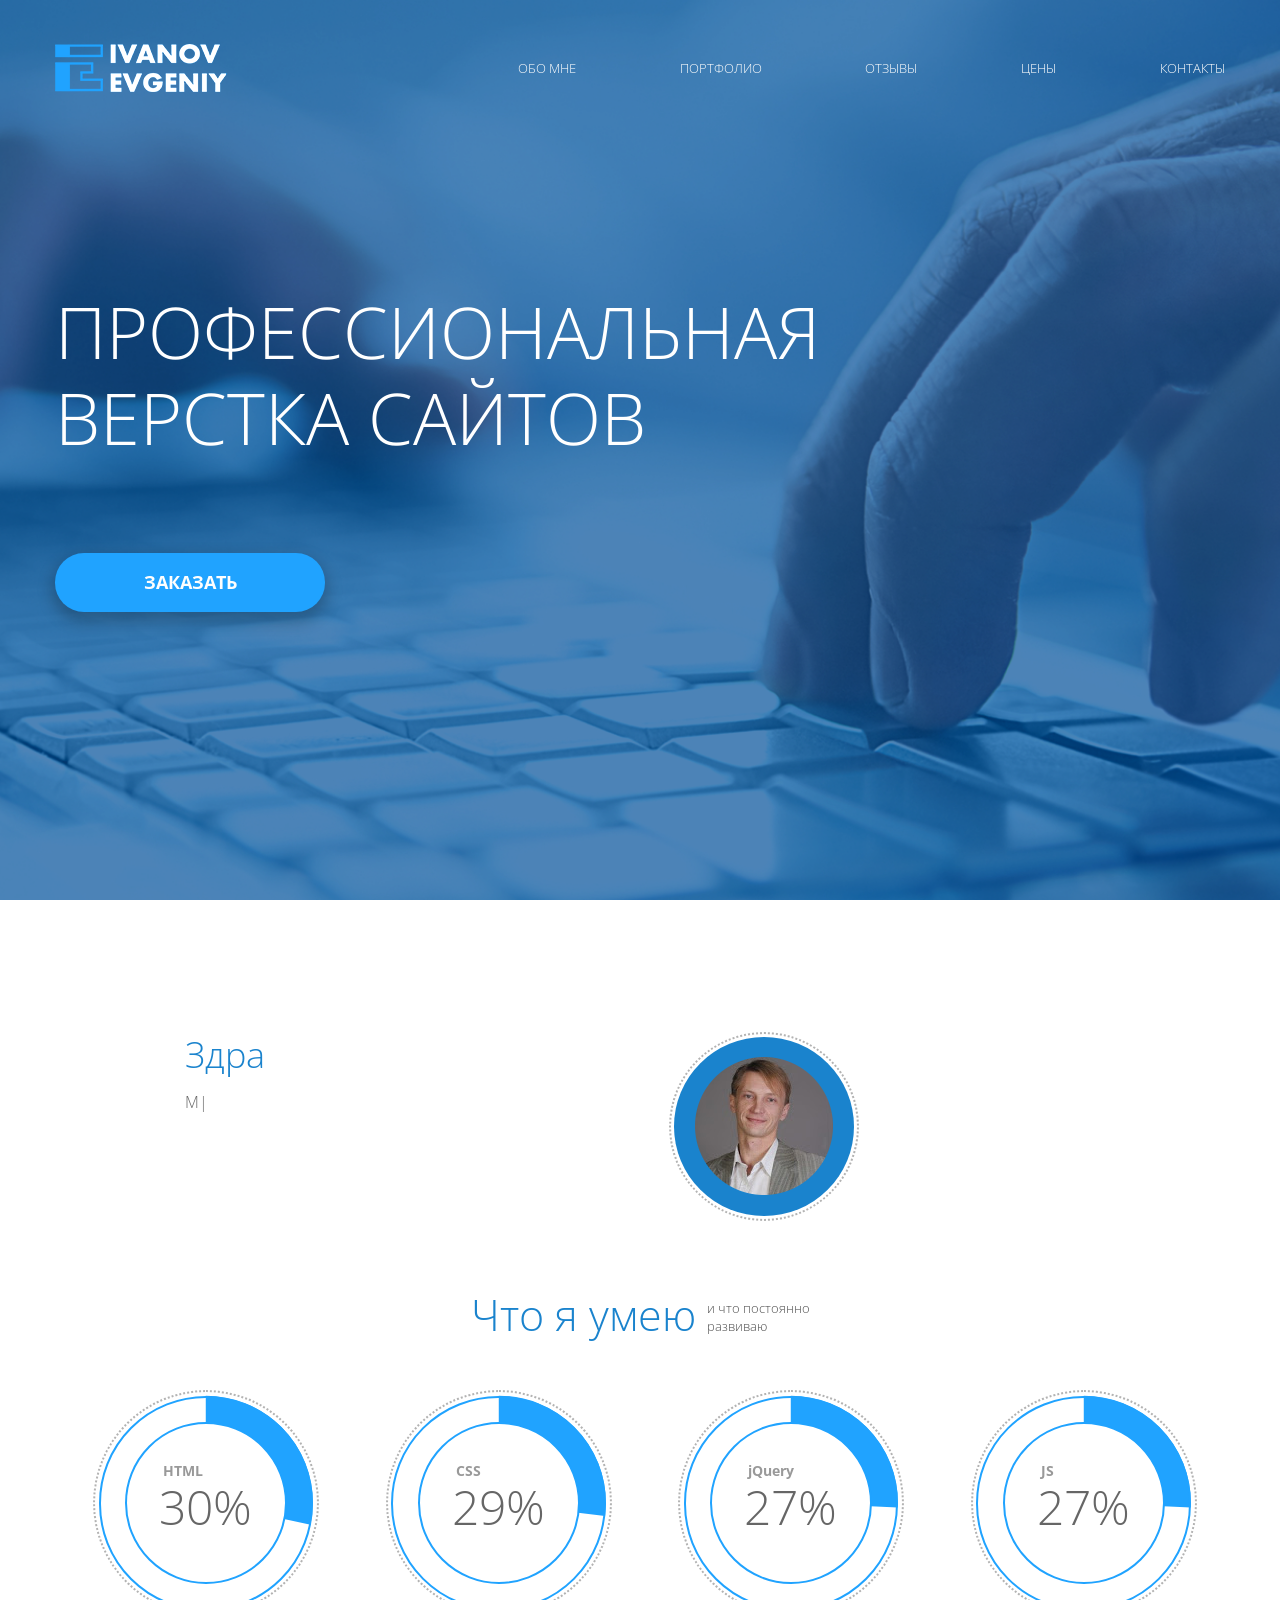
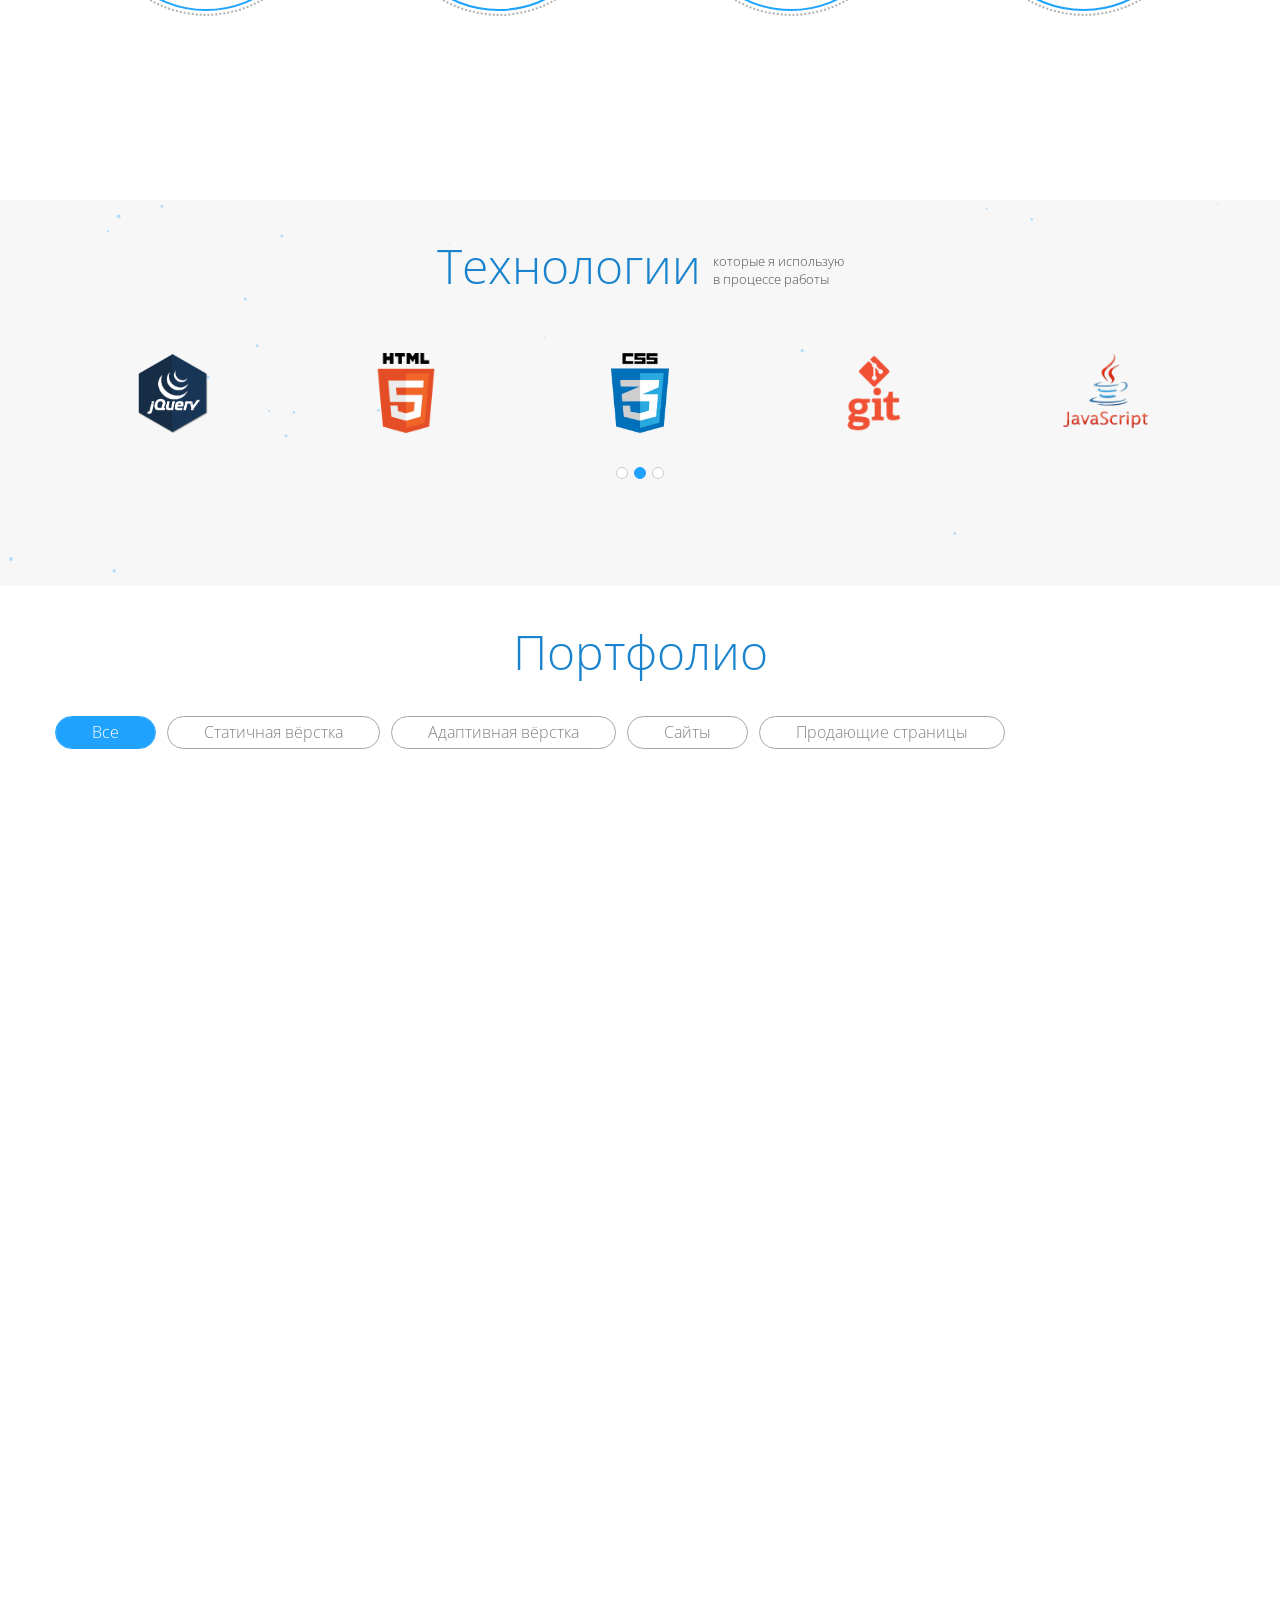
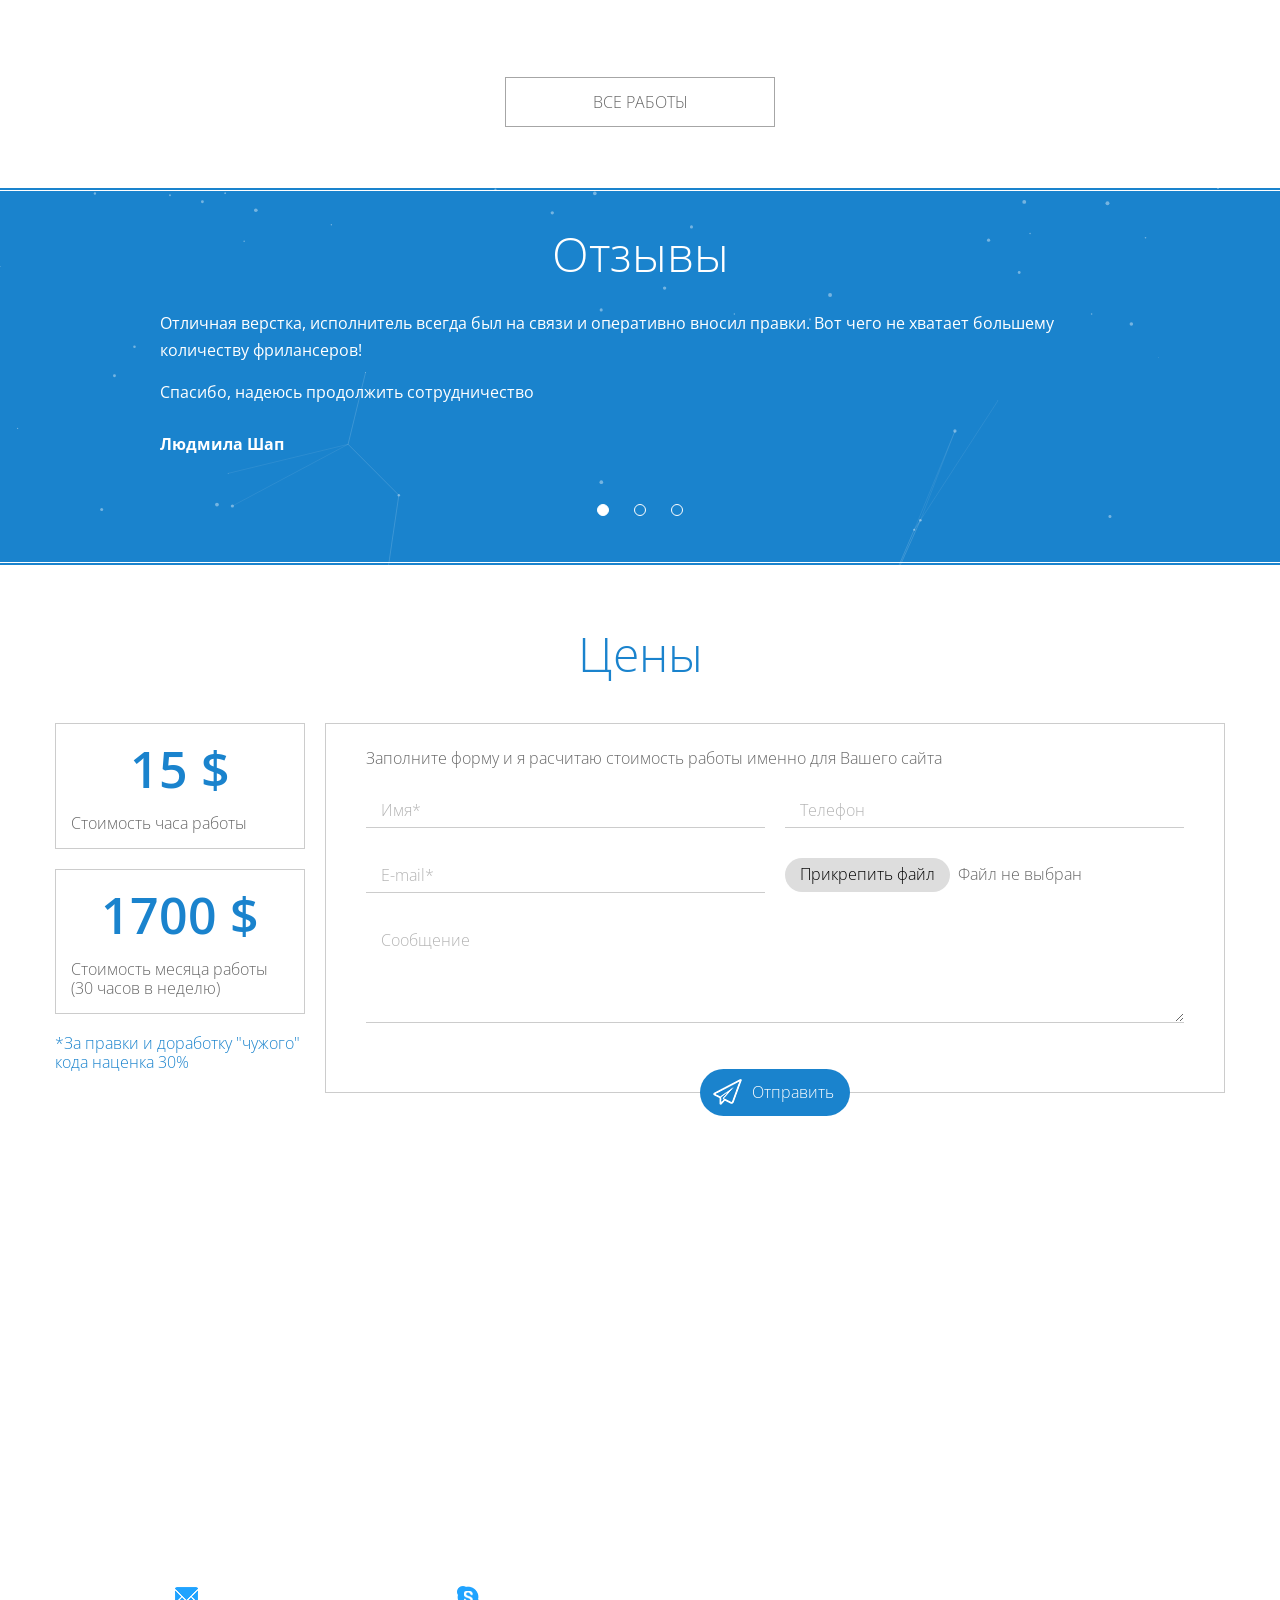
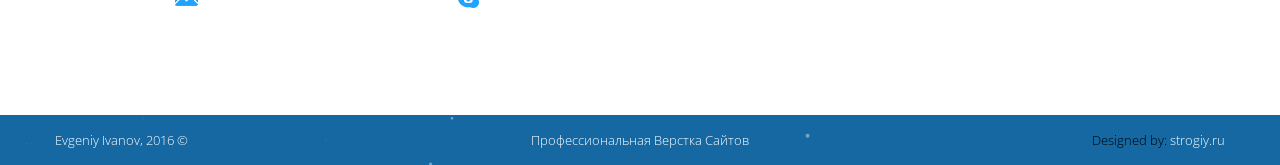
==== commit b6ab23ac: "Price" ====
--- a/index.html
+++ b/index.html
@@ -267,15 +267,15 @@
 			<div class="grid grid_pricing">
 				<div class="grid__wrapper grid_pricing_first">
 					<div class="grid_pricing_item">
-						<div class="grid_pricing_title">12 $</div>
+						<div class="grid_pricing_title">15 $</div>
 						<div class="grid_pricing_description">
 							Стоимость часа работы
 						</div>
 					</div>
 					<div class="grid_pricing_item">
-						<div class="grid_pricing_title">1500 $</div>
+						<div class="grid_pricing_title">1700 $</div>
 						<div class="grid_pricing_description">
-							Стоимость месяца работы (40 часов в неделю)
+							Стоимость месяца работы (30 часов в неделю)
 						</div>
 					</div>
 
--- a/css/style.css
+++ b/css/style.css
@@ -1 +1 @@
-﻿@import "https://fonts.googleapis.com/css?family=Open+Sans:300,400,600,700,800&subset=cyrillic";.footer:after,.modal-content:after,.modal-header:after,.modal-body:after,.modal-footer:after,.nav-tabs:after,.form__row:after,.row:after,.grid:after,.header:after,.portfolio_filter:after,.file_upload:after{content:'';display:table;clear:both}.footer:before{content:'';display:table;clear:both}.navbar__link,.review_slider_name a,.footer a{display:inline-block}.navbar__link:after,.review_slider_name a:after,.footer a:after{content:'';display:block;width:0;border-top:1px solid;margin-top:1px;margin-left:50%;position:relative;-moz-transition:all .3s;-o-transition:all .3s;-webkit-transition:all .3s;transition:all .3s}.navbar__link:hover,.review_slider_name a:hover,.footer a:hover{text-decoration:none}.navbar__link:hover:after,.review_slider_name a:hover:after,.footer a:hover:after{content:'';margin-left:0;width:100%}.modal{display:none;overflow:auto;overflow-y:scroll;position:fixed;top:0;right:0;bottom:0;left:0;z-index:1050;-webkit-overflow-scrolling:touch;outline:0}.modal-open{overflow:hidden}.modal-close{position:absolute;width:26px;height:26px;right:16px;top:13px;color:#fff;cursor:pointer;-moz-transition:all .7s;-o-transition:all .7s;-webkit-transition:all .7s;transition:all .7s}.modal-close:before,.modal-close:after{content:'';position:absolute;display:block;border-top:1px solid;width:100%;top:50%}.modal-close:before{-moz-transform:rotate(45deg);-ms-transform:rotate(45deg);-webkit-transform:rotate(45deg);transform:rotate(45deg);-moz-transition:all .3s;-o-transition:all .3s;-webkit-transition:all .3s;transition:all .3s}.modal-close:after{-moz-transform:rotate(-45deg);-ms-transform:rotate(-45deg);-webkit-transform:rotate(-45deg);transform:rotate(-45deg);-moz-transition:all .7s;-o-transition:all .7s;-webkit-transition:all .7s;transition:all .7s}.modal-close:hover{opacity:.8;color:#040404;-moz-transform:rotate(180deg);-ms-transform:rotate(180deg);-webkit-transform:rotate(180deg);transform:rotate(180deg)}.modal-close:hover:before{-moz-transform:rotate(135deg);-ms-transform:rotate(135deg);-webkit-transform:rotate(135deg);transform:rotate(135deg)}.modal-close:hover:after{-moz-transform:rotate(45deg);-ms-transform:rotate(45deg);-webkit-transform:rotate(45deg);transform:rotate(45deg)}.modal.fade .modal-dialog{-moz-transform:translate(0, -25%);-ms-transform:translate(0, -25%);-webkit-transform:translate(0, -25%);transform:translate(0, -25%);-moz-transition:-moz-transform .3s ease-out;-o-transition:-o-transform .3s ease-out;-webkit-transition:-webkit-transform .3s ease-out;transition:transform .3s ease-out}.modal.in .modal-dialog{-moz-transform:translate(0, 0);-ms-transform:translate(0, 0);-webkit-transform:translate(0, 0);transform:translate(0, 0);position:relative}.modal-dialog{position:relative;width:auto;margin:10px}.modal-content{position:relative;background-color:#fff;border:1px solid #999;border:1px solid rgba(0,0,0,0.2);background-clip:padding-box;outline:0;margin:31px auto;max-width:900px;-moz-border-radius:6px;-webkit-border-radius:6px;border-radius:6px;-moz-box-shadow:0 3px 9px rgba(0,0,0,0.5);-webkit-box-shadow:0 3px 9px rgba(0,0,0,0.5);box-shadow:0 3px 9px rgba(0,0,0,0.5)}.modal-backdrop{position:fixed;top:0;right:0;bottom:0;left:0;z-index:1040;background-color:#000}.modal-backdrop.fade{opacity:0;filter:alpha(opacity=0)}.modal-backdrop.in{opacity:.5;filter:alpha(opacity=50)}.modal-header{padding:15px 45px 15px 15px;min-height:16.42857143px;background-color:#1a83cd;color:#fff;font-weight:600;font-size:18px;border-bottom:1px solid #e5e5e5}.modal-header .close{margin-top:-2px}.modal-title{margin:0;line-height:1.42857143}.modal-body{position:relative;padding:0;padding:15px}.modal-footer{margin-top:15px;padding:19px 20px;text-align:right;background-color:#e5e5e5;border-top:1px solid #e5e5e5}.modal-footer .btn+.btn{margin-left:5px;margin-bottom:0}.modal-footer .btn-group .btn+.btn{margin-left:-1px}.modal-footer .btn-block+.btn-block{margin-left:0}.nav-tabs{border-bottom:1px solid #ddd}.nav-tabs>li{float:left;margin-bottom:-1px}.nav-tabs>li>a{margin-right:2px;line-height:1.42857143;border:1px solid transparent;border-radius:4px 4px 0 0}.nav-tabs>li>a:hover{border-color:#eee #eee #ddd}.nav-tabs>li.active>a,.nav-tabs>li.active>a:hover,.nav-tabs>li.active>a:focus{color:#555;cursor:default;background-color:#fff;border:1px solid #ddd;border-bottom-color:transparent}.nav-tabs.nav-justified{width:100%;border-bottom:0}.nav-tabs.nav-justified>li{float:none}.nav-tabs.nav-justified>li>a{margin-bottom:5px;text-align:center;margin-right:0;border-radius:4px}@media (min-width: 768px){.nav-tabs.nav-justified>li{display:table-cell;width:1%}.nav-tabs.nav-justified>li>a{margin-bottom:0;border-bottom:1px solid #ddd;border-radius:4px 4px 0 0}}.nav-tabs.nav-justified>.dropdown .dropdown-menu{top:auto;left:auto}.nav-tabs.nav-justified>.active>a,.nav-tabs.nav-justified>.active>a:hover,.nav-tabs.nav-justified>.active>a:focus{border:1px solid #ddd}@media (min-width: 768px){.nav-tabs.nav-justified>.active>a,.nav-tabs.nav-justified>.active>a:hover,.nav-tabs.nav-justified>.active>a:focus{border-bottom-color:#fff}}.tab-content>.tab-pane{display:none}.tab-content>.active{display:block}.fl__left{float:left}.fl__right{float:right}.form__row+*,.row+*{margin-top:15px}*{margin:0;padding:0;-moz-box-sizing:border-box;-webkit-box-sizing:border-box;box-sizing:border-box}article,aside,details,figcaption,figure,footer,header,hgroup,main,nav,section,summary{display:block}html,body,.wrapper{height:100%;position:relative;-moz-box-sizing:content-box;-webkit-box-sizing:content-box;box-sizing:content-box}body{font:16px Open Sans,sans-serif;line-height:1.2;font-weight:300;color:#666}h1,h2,h3,h4,h5{font-weight:300}input,textarea{outline:0}a{text-decoration:none;outline:0;-moz-transition:all .3s;-o-transition:all .3s;-webkit-transition:all .3s;transition:all .3s}a:hover{text-decoration:underline}a:focus{outline:0}ol,ul{list-style:none;padding:0;margin:0}.list{margin-top:25px;margin-bottom:25px}.list>*{line-height:18px;padding-left:15px}.list>*:before{content:'·';font-size:30px;display:inline-block;vertical-align:sub;margin-right:5px;margin-left:-14px}.list>*+*{padding-top:13px}p{padding:0;margin:0}img{max-width:100%}img.fl__left{margin-top:14px;margin-right:29px;margin-bottom:20px}img.fl__right{margin-top:14px;margin-bottom:20px;margin-left:29px}.wrapper{min-height:100%;height:auto !important;height:100%;margin:0 auto -50px auto;padding-bottom:50px}.container_center{max-width:1200px;padding:0 15px;margin-left:auto;margin-right:auto}input:not([type]),input[type=text],input[type=password],input[type=email],input[type=url],input[type=search],input[type=tel],input[type=number],input[type=datetime],textarea{background-color:white;padding:6px 15px;outline:none;font-size:16px;font-weight:300;font-family:Open Sans,sans-serif;-moz-transition:all .3s;-o-transition:all .3s;-webkit-transition:all .3s;transition:all .3s;border:none;border-bottom:1px solid #ccc}input:not([type]):focus::-webkit-input-placeholder,input[type=text]:focus::-webkit-input-placeholder,input[type=password]:focus::-webkit-input-placeholder,input[type=email]:focus::-webkit-input-placeholder,input[type=url]:focus::-webkit-input-placeholder,input[type=search]:focus::-webkit-input-placeholder,input[type=tel]:focus::-webkit-input-placeholder,input[type=number]:focus::-webkit-input-placeholder,input[type=datetime]:focus::-webkit-input-placeholder,textarea:focus::-webkit-input-placeholder{color:red;text-indent:-300px}input:not([type]):focus:-moz-placeholder,input[type=text]:focus:-moz-placeholder,input[type=password]:focus:-moz-placeholder,input[type=email]:focus:-moz-placeholder,input[type=url]:focus:-moz-placeholder,input[type=search]:focus:-moz-placeholder,input[type=tel]:focus:-moz-placeholder,input[type=number]:focus:-moz-placeholder,input[type=datetime]:focus:-moz-placeholder,textarea:focus:-moz-placeholder{color:red;text-indent:-300px}input:not([type]):focus::-moz-placeholder,input[type=text]:focus::-moz-placeholder,input[type=password]:focus::-moz-placeholder,input[type=email]:focus::-moz-placeholder,input[type=url]:focus::-moz-placeholder,input[type=search]:focus::-moz-placeholder,input[type=tel]:focus::-moz-placeholder,input[type=number]:focus::-moz-placeholder,input[type=datetime]:focus::-moz-placeholder,textarea:focus::-moz-placeholder{color:red;text-indent:-300px}input:not([type]):focus:-ms-input-placeholder,input[type=text]:focus:-ms-input-placeholder,input[type=password]:focus:-ms-input-placeholder,input[type=email]:focus:-ms-input-placeholder,input[type=url]:focus:-ms-input-placeholder,input[type=search]:focus:-ms-input-placeholder,input[type=tel]:focus:-ms-input-placeholder,input[type=number]:focus:-ms-input-placeholder,input[type=datetime]:focus:-ms-input-placeholder,textarea:focus:-ms-input-placeholder{color:red;text-indent:-300px}input:not([type]).input_error,input[type=text].input_error,input[type=password].input_error,input[type=email].input_error,input[type=url].input_error,input[type=search].input_error,input[type=tel].input_error,input[type=number].input_error,input[type=datetime].input_error,textarea.input_error{background-color:#fff0f0;border:1px solid red}input:not([type])::-webkit-input-placeholder,input[type=text]::-webkit-input-placeholder,input[type=password]::-webkit-input-placeholder,input[type=email]::-webkit-input-placeholder,input[type=url]::-webkit-input-placeholder,input[type=search]::-webkit-input-placeholder,input[type=tel]::-webkit-input-placeholder,input[type=number]::-webkit-input-placeholder,input[type=datetime]::-webkit-input-placeholder,textarea::-webkit-input-placeholder{-moz-transition:all .3s;-o-transition:all .3s;-webkit-transition:all .3s;transition:all .3s;color:#b3b3b3;text-indent:0}input:not([type]):-moz-placeholder,input[type=text]:-moz-placeholder,input[type=password]:-moz-placeholder,input[type=email]:-moz-placeholder,input[type=url]:-moz-placeholder,input[type=search]:-moz-placeholder,input[type=tel]:-moz-placeholder,input[type=number]:-moz-placeholder,input[type=datetime]:-moz-placeholder,textarea:-moz-placeholder{-moz-transition:all .3s;-o-transition:all .3s;-webkit-transition:all .3s;transition:all .3s;color:#b3b3b3;text-indent:0}input:not([type])::-moz-placeholder,input[type=text]::-moz-placeholder,input[type=password]::-moz-placeholder,input[type=email]::-moz-placeholder,input[type=url]::-moz-placeholder,input[type=search]::-moz-placeholder,input[type=tel]::-moz-placeholder,input[type=number]::-moz-placeholder,input[type=datetime]::-moz-placeholder,textarea::-moz-placeholder{-moz-transition:all .3s;-o-transition:all .3s;-webkit-transition:all .3s;transition:all .3s;color:#b3b3b3;text-indent:0}input:not([type]):-ms-input-placeholder,input[type=text]:-ms-input-placeholder,input[type=password]:-ms-input-placeholder,input[type=email]:-ms-input-placeholder,input[type=url]:-ms-input-placeholder,input[type=search]:-ms-input-placeholder,input[type=tel]:-ms-input-placeholder,input[type=number]:-ms-input-placeholder,input[type=datetime]:-ms-input-placeholder,textarea:-ms-input-placeholder{-moz-transition:all .3s;-o-transition:all .3s;-webkit-transition:all .3s;transition:all .3s;color:#b3b3b3;text-indent:0}textarea{min-height:100px}input[type=search]::-webkit-search-cancel-button,input[type=search]::-webkit-search-decoration{-webkit-appearance:none}input[type=number]::-webkit-inner-spin-button,input[type=number]::-webkit-outer-spin-button{height:auto}input[type=checkbox],input[type=radio]{padding:0}input[type=checkbox]:not(:disabled),input[type=radio]:not(:disabled){cursor:pointer}input[type=checkbox],input[type=radio]{display:inline-block;height:14px;width:14px;border:1px solid #aaa;overflow:hidden;margin-top:-4px;vertical-align:middle;-webkit-appearance:none;outline:0;background:0 0;text-align:center;position:relative}input[type=radio]{border-radius:50%}input[type=checkbox]:before,input[type=radio]:before{display:block}input[type=radio]:checked:before{content:'';width:6px;height:6px;top:50%;left:50%;margin-top:-3px;margin-left:-3px;display:block;position:absolute;border-radius:50%;background:#000}input[type=checkbox]:checked:before,input[type=checkbox]:indeterminate:before{content:"\2714";font-size:12px;-webkit-font-smoothing:antialiased;text-align:center;line-height:13px;color:#000}input[type=checkbox]:indeterminate:before{content:"\f068"}input[type=checkbox]:disabled,input[type=radio]:disabled{border-color:#ddd}input[type=radio]:disabled:checked:before{background-color:#aaa}input[type=checkbox]:disabled:checked:before,input[type=checkbox]:disabled:indeterminate:before{color:#aaa}.error{color:red}.grid{margin-left:-30px}.grid__wrapper{padding-left:30px;padding-bottom:30px;float:left}.grid__1 .grid__wrapper{width:100%}.grid__2 .grid__wrapper{width:50%}.grid__3 .grid__wrapper{width:33.333%}.grid__4 .grid__wrapper{width:25%}.grid__5 .grid__wrapper{width:20%}.btn{color:#000;font-family:Open Sans,sans-serif;font-size:16px;font-weight:300;padding:5px 15px 7px;border:none;outline:none;text-decoration:none;display:inline-block;background-color:#ddd;text-align:center;max-width:100%;cursor:pointer;-moz-border-radius:30px;-webkit-border-radius:30px;border-radius:30px;-moz-transition:all .3s;-o-transition:all .3s;-webkit-transition:all .3s;transition:all .3s}.btn:hover{background-color:#ccc}.btn__primary{background:#1a83cd;color:#fff}.btn__primary:hover{background:#4db6ff}.btn__success{background:#27BA6C;color:#fff}.btn__success:hover{background:#5aed9f}.btn__info{background:#03a9f4;color:#fff}.btn__info:hover{background:#36dcff}.btn__warning{background:#f83;color:#fff}.btn__warning:hover{background:#fb6}.btn__danger{background:#ff1a1a;color:#fff}.btn__danger:hover{background:#ff4d4d}.column{-moz-columns:300px 3;-webkit-columns:300px 3;columns:300px 3;-moz-column-gap:40px;-webkit-column-gap:40px;column-gap:40px;-moz-column-rule:0px solid #000;-webkit-column-rule:0px solid #000;column-rule:0px solid #000}.soc{float:left}.soc a{display:inline-block;width:30px;height:30px;-moz-border-radius:50%;-webkit-border-radius:50%;border-radius:50%;background-color:#000;text-align:center;text-decoration:none;-moz-transition:all .3s;-o-transition:all .3s;-webkit-transition:all .3s;transition:all .3s}.soc a:hover{opacity:.8}.soc a:before{content:'soc';color:#fff;text-decoration:none}.copy{float:right;color:gray;color:#000}.bg_canvas{position:absolute;top:0;right:0;bottom:0;left:0;max-width:100%;z-index:0}section{position:relative}.header{background-color:transparent;position:absolute;top:0;left:0;width:100%;padding-top:44px;-moz-transition:all .5s;-o-transition:all .5s;-webkit-transition:all .5s;transition:all .5s;z-index:6}.logo{float:left;display:block}.logo_sticky{display:none}.navbar{overflow:hidden;text-align:right;padding-top:14px}.navbar__item{display:inline-block;margin:0 5%;-moz-transition:all .5s;-o-transition:all .5s;-webkit-transition:all .5s;transition:all .5s}.navbar__item:last-child{margin-right:0}.navbar__link{color:#fefefe;font-size:13px;font-weight:300;text-transform:uppercase;-moz-transition:all .5s;-o-transition:all .5s;-webkit-transition:all .5s;transition:all .5s}.stiky{position:fixed;top:0;left:0;width:100%;padding-top:8px;padding-bottom:8px;background-color:#fff;-moz-box-shadow:0 0 4px rgba(0,137,254,0.1);-webkit-box-shadow:0 0 4px rgba(0,137,254,0.1);box-shadow:0 0 4px rgba(0,137,254,0.1);z-index:1000}.stiky .logo_main{display:none}.stiky .logo_sticky{display:block}.stiky .navbar{padding-top:7px}.stiky .navbar__item{margin:0 15px}.stiky .navbar__link{color:#4d4d4d}.stiky .navbar__link:hover,.stiky .navbar__link.active{color:#20a3ff;text-decoration:none}.section_title{color:#1a83cd;font-size:48px;margin:1% 0;text-align:center}.section_title .section_subtitle{display:inline-block;vertical-align:baseline;text-align:left;color:#4d4d4d;font-size:13px;line-height:18px}.bgvideo{position:absolute;left:0;bottom:0;min-width:100%;min-height:100%;width:auto;height:auto;z-index:1}.first_screen{background:url('../img/first-screen.jpg?1482252088') no-repeat center center;background-size:cover;background-attachment:fixed;overflow:hidden}.first_screen .container_center{display:table;width:100%;position:relative;z-index:3}.first_screen_wrapper{display:table-cell;vertical-align:middle}.first_screen_title{color:#fefefe;font-size:72px;font-weight:100;text-transform:uppercase;margin-bottom:8%;line-height:86px}.first_screen_btn{width:270px;height:59px;background-color:#20a3ff;color:#fefefe;font-size:18px;font-weight:700;text-transform:uppercase;-moz-border-radius:29px;-webkit-border-radius:29px;border-radius:29px;-moz-box-shadow:0 7px 15.5px 2.5px rgba(0,0,0,0.24);-webkit-box-shadow:0 7px 15.5px 2.5px rgba(0,0,0,0.24);box-shadow:0 7px 15.5px 2.5px rgba(0,0,0,0.24)}.first_screen_btn:hover{background-color:#14b4ff;-moz-box-shadow:0 0 24px rgba(0,137,254,0.64);-webkit-box-shadow:0 0 24px rgba(0,137,254,0.64);box-shadow:0 0 24px rgba(0,137,254,0.64)}.first_screen:after{content:'';position:absolute;top:0;left:0;width:100%;height:100%;background-color:rgba(0,137,254,0.4);z-index:2;display:block}.modal .grid_pricing_item_form{margin:0;padding:10px}.modal .btn__primary{position:relative;padding:12px 15px 13px 50px}.modal .btn__primary:before{content:url('../img/plain.png?1486620198');position:absolute;left:13px;top:10px}.errore_tooltip{position:absolute;color:#f00;font-size:12px;margin-top:5px;margin-left:15px}.about .container_center{display:table;width:100%;padding:2% 15px}.about .section_title{font-size:43px}.about_wrapp{display:table-cell;vertical-align:middle;-moz-transition:all .8s;-o-transition:all .8s;-webkit-transition:all .8s;transition:all .8s}.about_grid{max-width:970px;margin:0 auto 3%;-webkit-flex-flow:row nowrap;flex-flow:row nowrap}.about_title{color:#1a83cd;font-size:36px;margin-bottom:3%}.about_title+.typed-cursor{display:none}.about_text{line-height:1.5}.my_photo{display:inline-block;-moz-border-radius:50%;-webkit-border-radius:50%;border-radius:50%;background-color:#1a83cd;position:relative;margin:4px;padding:20px}.my_photo:before{content:'';border:2px dotted #b3b3b3;position:absolute;top:-5px;right:-5px;bottom:-5px;left:-5px;-moz-border-radius:50%;-webkit-border-radius:50%;border-radius:50%}.my_photo img{display:block;margin:0;padding:0;width:100%;height:100%}.typed-cursor{opacity:1;-webkit-animation:blink 0.7s infinite;-moz-animation:blink 0.7s infinite;animation:blink 0.7s infinite}@keyframes blink{0%{opacity:1}50%{opacity:0}100%{opacity:1}}@-webkit-keyframes blink{0%{opacity:1}50%{opacity:0}100%{opacity:1}}@-moz-keyframes blink{0%{opacity:1}50%{opacity:0}100%{opacity:1}}.skills_grid{margin-left:0;text-align:center;-webkit-flex-flow:row nowrap;flex-flow:row nowrap;-moz-transition:all .5s;-o-transition:all .5s;-webkit-transition:all .5s;transition:all .5s}.skills_grid .grid__wrapper{padding-left:0;position:relative;float:left;display:inline-block;-moz-transition:all 2s;-o-transition:all 2s;-webkit-transition:all 2s;transition:all 2s}.skills_grid .grid__wrapper:before{content:'';display:block;position:absolute;width:76%;padding-bottom:76%;top:11.9%;left:13%;border:2px dotted #b3b3b3;-moz-border-radius:50%;-webkit-border-radius:50%;border-radius:50%}.skills_grid .grid__item{position:relative}.skills_grid .grid__item:before{content:'';display:block;position:absolute;width:54%;padding-bottom:54%;top:24.3%;left:24.1%;border:2px solid #20a3ff;-moz-border-radius:50%;-webkit-border-radius:50%;border-radius:50%}.skills_grid .grid__item:after{content:'';display:block;position:absolute;width:72%;padding-bottom:72%;top:15.3%;left:15%;border:2px solid #20a3ff;-moz-border-radius:50%;-webkit-border-radius:50%;border-radius:50%}.skills_name{position:absolute;left:37%;top:39%;font-weight:700;color:#999;font-size:14px}.portfolio .container_center{padding:2% 15px}.portfolio_filter{margin:3% 0}.portfolio_filter_link{color:grey;border:1px solid #a6a6a6;padding:6px 36px;display:inline-block;margin-right:7px;position:relative;overflow:hidden;-moz-transition:all .3s;-o-transition:all .3s;-webkit-transition:all .3s;transition:all .3s;-moz-border-radius:17px;-webkit-border-radius:17px;border-radius:17px}.portfolio_filter_link:after{content:'';-moz-transition:all .5s;-o-transition:all .5s;-webkit-transition:all .5s;transition:all .5s;position:absolute;top:0;bottom:0;left:0;width:0;z-index:-1;background-color:#20a3ff}.portfolio_filter_link:hover,.portfolio_filter_link.active{border-color:#20a3ff;color:white;text-decoration:none;-moz-border-radius:17px;-webkit-border-radius:17px;border-radius:17px}.portfolio_filter_link:hover:after,.portfolio_filter_link.active:after{width:100%}.portfolio_grid .grid__wrapper{position:relative;padding-bottom:30px;overflow:hidden;-moz-transition:all .5s;-o-transition:all .5s;-webkit-transition:all .5s;transition:all .5s}.portfolio_grid .grid__wrapper.hidden{display:none}.portfolio_grid .grid__item{position:relative;cursor:pointer;overflow:hidden;padding-bottom:69.9%;border:1px solid #20a3ff}.portfolio_grid .grid__item:hover .portfolio_overlay{top:0;left:0;opacity:1;width:100%;height:100%;padding:11% 12%;bottom:0;right:0}.portfolio_grid .grid__item:hover .portfolio_overlay_title{color:white;font-size:26px;line-height:32px}.portfolio_grid .grid__item:hover .portfolio_overlay_link{font-size:16px}.portfolio_grid .grid__item:hover .portfolio_overlay_link:before{content:url('../img/port_link.png?1482252075');width:35px;height:35px}.portfolio_grid .grid__item:hover .portfolio_overlay_text{font-size:14px}.portfolio_grid .grid__item:hover img{opacity:.8}.portfolio_grid .grid__item>*{position:absolute}.portfolio_grid .grid__item img{min-width:100%;min-height:100%;-moz-transition:all .8s;-o-transition:all .8s;-webkit-transition:all .8s;transition:all .8s}.portfolio_overlay{top:50%;left:50%;width:0;height:0;padding:5;background-color:rgba(32,163,255,0.9);opacity:0;-moz-transition:all .5s;-o-transition:all .5s;-webkit-transition:all .5s;transition:all .5s;overflow:hidden;display:block}.portfolio_overlay_wrapp{display:table;width:100%;height:100%}.portfolio_overlay_wrapp_midle{display:table-cell;vertical-align:middle}.portfolio_overlay_title{color:white;font-size:0px;margin-bottom:5px;-moz-transition:all .5s;-o-transition:all .5s;-webkit-transition:all .5s;transition:all .5s}.portfolio_overlay_link{display:block;color:white;font-size:0;font-weight:700;margin-top:16px}.portfolio_overlay_link:before{content:url('../img/port_link.png?1482252075');width:0;height:0;display:inline-block;vertical-align:middle;margin-right:8px;-moz-transition:all .5s;-o-transition:all .5s;-webkit-transition:all .5s;transition:all .5s}.portfolio_overlay_link:hover{text-decoration:none}.portfolio_overlay_link:hover:before{-moz-transform:rotate(90deg);-ms-transform:rotate(90deg);-webkit-transform:rotate(90deg);transform:rotate(90deg)}.portfolio_overlay_text{font-size:0;color:#fff;-moz-transition:all .5s;-o-transition:all .5s;-webkit-transition:all .5s;transition:all .5s}.portfolio_overlay_hash{color:#fff;font-size:11px;margin-top:8px;font-weight:600}.portfolio_more_btn{background-color:transparent;border:1px solid #a6a6a6;padding:13px;display:block;margin:2% auto 3%;width:270px;color:#666;text-transform:uppercase;-moz-border-radius:0;-webkit-border-radius:0;border-radius:0}.portfolio_more_btn:hover{background-color:#20a3ff;border-color:#20a3ff;color:#fff}.portfolio .hidden{width:0;padding-left:0;opacity:0}.portfolio .visiblity{width:33.299999999999997%;opacity:1}.technology{background-color:#f7f7f7;overflow:hidden}.technology .container_center{padding:2% 15px}.technology_slider{margin:5% 0;text-align:center}.technology_slider_item{display:table !important;width:100%}.technology_slider_img{display:table-cell;vertical-align:middle;width:100%;text-align:center}.technology_slider_img img{max-height:80px;display:inline-block}.review{background-color:#1a83cd;position:relative;overflow:hidden}.review:before{content:'';position:absolute;display:block;width:100%;height:1px;background-color:#fff;top:2px;left:0}.review:after{content:'';position:absolute;display:block;width:100%;height:1px;background-color:#fff;bottom:2px;left:0}.review .container_center{padding:2% 15px}.review .section_title{color:#fff}.review_slider{max-width:960px;margin:0 auto}.review_slider_item{color:#fff;font-weight:400}.review_slider_item p{margin:15px 0;line-height:1.7}.review_slider_name{padding-top:10px;font-weight:700}.review_slider_name a{color:#fff}.review .slick-dots button{background-color:transparent;border:1px solid #fff}.review .slick-dots li{margin-right:1%;margin-left:1%}.review .slick-dots li.slick-active button{background-color:#fff;border-color:#fff}.price .section_title{margin-top:60px;margin-bottom:40px}.grid_pricing{margin-top:30px;margin-left:-20px;margin-bottom:70px;-webkit-flex-flow:row nowrap;flex-flow:row nowrap}.grid_pricing .grid{margin-left:-20px}.grid_pricing .grid__wrapper{padding-left:20px}.grid_pricing_first{max-width:270px}.grid_pricing_item{border:1px solid #ccc;padding:15px;margin-bottom:20px}.grid_pricing_title{color:#1a83cd;font-weight:600;font-size:50px;text-align:center;margin-bottom:15px}.grid_pricing_attention{color:#1a83cd}.grid_pricing_item_form{max-width:900px;padding:25px 40px;position:relative}.grid_pricing .btn__primary{bottom:-24px;position:absolute;padding:12px 15px 13px 50px;width:150px;left:50%;margin-left:-75px}.grid_pricing .btn__primary:before{content:url('../img/plain.png?1486620198');position:absolute;left:13px;top:10px}.grid_pricing .form__legend{margin-bottom:25px}.grid_pricing .form__input{width:100%}.grid_pricing .form__input.error{border-bottom-color:#f00}.grid_pricing .form__row{text-align:center}.grid_pricing textarea{width:100%;margin-bottom:10px}.rezult .error{color:#f000}.rezult .success{color:#1a83cd;font-size:16px;font-weight:600}.file_upload{position:relative;overflow:hidden}.file_upload_rezult{display:block;overflow:hidden;padding-top:7px;white-space:nowrap;padding-right:20px;text-overflow:ellipsis;position:relative}.file_upload_del{position:absolute;right:0;vertical-align:middle;display:inline-block}.file_upload_del:before{content:'✖';vertical-align:middle;margin:0 9px;color:#f00;cursor:pointer}.file_upload button{margin-right:8px;float:left}.file_upload input[type=file]{position:absolute;opacity:0;left:0;top:0;height:0%;z-index:-1}.loader{text-align:center}.load-clock{display:inline-block;border-radius:15px;border:2px solid #1a83cd;height:22px;width:22px;position:relative}.load-clock:after{content:"";position:absolute;background-color:#1a83cd;top:0px;left:48%;height:9px;width:1px;border-radius:1px;transform-origin:50% 97%;-o-transform-origin:50% 97%;-ms-transform-origin:50% 97%;-webkit-transform-origin:50% 97%;-moz-transform-origin:50% 97%;animation:grdAiguille 3.8s linear infinite;-o-animation:grdAiguille 3.8s linear infinite;-ms-animation:grdAiguille 3.8s linear infinite;-webkit-animation:grdAiguille 3.8s linear infinite;-moz-animation:grdAiguille 3.8s linear infinite}.load-clock:before{content:"";position:absolute;background-color:#1a83cd;top:1px;left:48%;height:7px;width:1px;border-radius:1px;transform-origin:50% 94%;-o-transform-origin:50% 94%;-ms-transform-origin:50% 94%;-webkit-transform-origin:50% 94%;-moz-transform-origin:50% 94%;animation:ptAiguille 22.8s linear infinite;-o-animation:ptAiguille 22.8s linear infinite;-ms-animation:ptAiguille 22.8s linear infinite;-webkit-animation:ptAiguille 22.8s linear infinite;-moz-animation:ptAiguille 22.8s linear infinite}@keyframes grdAiguille{0%{transform:rotate(0deg)}100%{transform:rotate(360deg)}}@-o-keyframes grdAiguille{0%{-o-transform:rotate(0deg)}100%{-o-transform:rotate(360deg)}}@-ms-keyframes grdAiguille{0%{-ms-transform:rotate(0deg)}100%{-ms-transform:rotate(360deg)}}@-webkit-keyframes grdAiguille{0%{-webkit-transform:rotate(0deg)}100%{-webkit-transform:rotate(360deg)}}@-moz-keyframes grdAiguille{0%{-moz-transform:rotate(0deg)}100%{-moz-transform:rotate(360deg)}}@keyframes ptAiguille{0%{transform:rotate(0deg)}100%{transform:rotate(360deg)}}@-o-keyframes ptAiguille{0%{-o-transform:rotate(0deg)}100%{-o-transform:rotate(360deg)}}@-ms-keyframes ptAiguille{0%{-ms-transform:rotate(0deg)}100%{-ms-transform:rotate(360deg)}}@-webkit-keyframes ptAiguille{0%{-webkit-transform:rotate(0deg)}100%{-webkit-transform:rotate(360deg)}}@-moz-keyframes ptAiguille{0%{-moz-transform:rotate(0deg)}100%{-moz-transform:rotate(360deg)}}.contact{color:#fff;background:url('../img/contact_bg.jpg?1482252083') no-repeat center center;background-size:cover;background-attachment:fixed}.contact .container_center{padding:8% 15px;max-width:960px}.contact .section_title{color:#fff;text-align:left}.contact .contact_text{line-height:2.3;margin:5% 0}.contact .contact_links a{color:#fff;font-size:18px;margin-right:5%}.contact .contact_links a:before{-moz-transition:all .5s;-o-transition:all .5s;-webkit-transition:all .5s;transition:all .5s}.contact .contact_links a:hover{text-decoration:none}.contact .contact_links a:hover:before{-moz-transform:rotateY(180deg);-ms-transform:rotateY(180deg);-webkit-transform:rotateY(180deg);transform:rotateY(180deg)}.icon_mail:before{content:url('../img/mail.png?1482252075');display:inline-block;margin-right:15px;vertical-align:middle}.icon_skype:before{content:url('../img/skype.png?1482252075');display:inline-block;margin-right:15px;vertical-align:middle}.footer{position:relative;height:50px;background-color:#1568a2;padding:18px 0;color:#fff;font-size:13px;overflow:hidden}.footer .container_center{position:relative;z-index:2}.footer a{color:#fff}.footer_center{text-align:center;padding-left:20px;padding-right:20px}
+﻿@import "https://fonts.googleapis.com/css?family=Open+Sans:300,400,600,700,800&subset=cyrillic";.footer:after,.modal-content:after,.modal-header:after,.modal-body:after,.modal-footer:after,.nav-tabs:after,.form__row:after,.row:after,.grid:after,.header:after,.portfolio_filter:after,.file_upload:after{content:'';display:table;clear:both}.footer:before{content:'';display:table;clear:both}.navbar__link,.review_slider_name a,.footer a{display:inline-block}.navbar__link:after,.review_slider_name a:after,.footer a:after{content:'';display:block;width:0;border-top:1px solid;margin-top:1px;margin-left:50%;position:relative;-moz-transition:all .3s;-o-transition:all .3s;-webkit-transition:all .3s;transition:all .3s}.navbar__link:hover,.review_slider_name a:hover,.footer a:hover{text-decoration:none}.navbar__link:hover:after,.review_slider_name a:hover:after,.footer a:hover:after{content:'';margin-left:0;width:100%}.modal{display:none;overflow:auto;overflow-y:scroll;position:fixed;top:0;right:0;bottom:0;left:0;z-index:1050;-webkit-overflow-scrolling:touch;outline:0}.modal-open{overflow:hidden}.modal-close{position:absolute;width:26px;height:26px;right:16px;top:13px;color:#fff;cursor:pointer;-moz-transition:all .7s;-o-transition:all .7s;-webkit-transition:all .7s;transition:all .7s}.modal-close:before,.modal-close:after{content:'';position:absolute;display:block;border-top:1px solid;width:100%;top:50%}.modal-close:before{-moz-transform:rotate(45deg);-ms-transform:rotate(45deg);-webkit-transform:rotate(45deg);transform:rotate(45deg);-moz-transition:all .3s;-o-transition:all .3s;-webkit-transition:all .3s;transition:all .3s}.modal-close:after{-moz-transform:rotate(-45deg);-ms-transform:rotate(-45deg);-webkit-transform:rotate(-45deg);transform:rotate(-45deg);-moz-transition:all .7s;-o-transition:all .7s;-webkit-transition:all .7s;transition:all .7s}.modal-close:hover{opacity:.8;color:#040404;-moz-transform:rotate(180deg);-ms-transform:rotate(180deg);-webkit-transform:rotate(180deg);transform:rotate(180deg)}.modal-close:hover:before{-moz-transform:rotate(135deg);-ms-transform:rotate(135deg);-webkit-transform:rotate(135deg);transform:rotate(135deg)}.modal-close:hover:after{-moz-transform:rotate(45deg);-ms-transform:rotate(45deg);-webkit-transform:rotate(45deg);transform:rotate(45deg)}.modal.fade .modal-dialog{-moz-transform:translate(0, -25%);-ms-transform:translate(0, -25%);-webkit-transform:translate(0, -25%);transform:translate(0, -25%);-moz-transition:-moz-transform .3s ease-out;-o-transition:-o-transform .3s ease-out;-webkit-transition:-webkit-transform .3s ease-out;transition:transform .3s ease-out}.modal.in .modal-dialog{-moz-transform:translate(0, 0);-ms-transform:translate(0, 0);-webkit-transform:translate(0, 0);transform:translate(0, 0);position:relative}.modal-dialog{position:relative;width:auto;margin:10px}.modal-content{position:relative;background-color:#fff;border:1px solid #999;border:1px solid rgba(0,0,0,0.2);background-clip:padding-box;outline:0;margin:31px auto;max-width:900px;-moz-border-radius:6px;-webkit-border-radius:6px;border-radius:6px;-moz-box-shadow:0 3px 9px rgba(0,0,0,0.5);-webkit-box-shadow:0 3px 9px rgba(0,0,0,0.5);box-shadow:0 3px 9px rgba(0,0,0,0.5)}.modal-backdrop{position:fixed;top:0;right:0;bottom:0;left:0;z-index:1040;background-color:#000}.modal-backdrop.fade{opacity:0;filter:alpha(opacity=0)}.modal-backdrop.in{opacity:.5;filter:alpha(opacity=50)}.modal-header{padding:15px 45px 15px 15px;min-height:16.42857143px;background-color:#1a83cd;color:#fff;font-weight:600;font-size:18px;border-bottom:1px solid #e5e5e5}.modal-header .close{margin-top:-2px}.modal-title{margin:0;line-height:1.42857143}.modal-body{position:relative;padding:0;padding:15px}.modal-footer{margin-top:15px;padding:19px 20px;text-align:right;background-color:#e5e5e5;border-top:1px solid #e5e5e5}.modal-footer .btn+.btn{margin-left:5px;margin-bottom:0}.modal-footer .btn-group .btn+.btn{margin-left:-1px}.modal-footer .btn-block+.btn-block{margin-left:0}.nav-tabs{border-bottom:1px solid #ddd}.nav-tabs>li{float:left;margin-bottom:-1px}.nav-tabs>li>a{margin-right:2px;line-height:1.42857143;border:1px solid transparent;border-radius:4px 4px 0 0}.nav-tabs>li>a:hover{border-color:#eee #eee #ddd}.nav-tabs>li.active>a,.nav-tabs>li.active>a:hover,.nav-tabs>li.active>a:focus{color:#555;cursor:default;background-color:#fff;border:1px solid #ddd;border-bottom-color:transparent}.nav-tabs.nav-justified{width:100%;border-bottom:0}.nav-tabs.nav-justified>li{float:none}.nav-tabs.nav-justified>li>a{margin-bottom:5px;text-align:center;margin-right:0;border-radius:4px}@media (min-width: 768px){.nav-tabs.nav-justified>li{display:table-cell;width:1%}.nav-tabs.nav-justified>li>a{margin-bottom:0;border-bottom:1px solid #ddd;border-radius:4px 4px 0 0}}.nav-tabs.nav-justified>.dropdown .dropdown-menu{top:auto;left:auto}.nav-tabs.nav-justified>.active>a,.nav-tabs.nav-justified>.active>a:hover,.nav-tabs.nav-justified>.active>a:focus{border:1px solid #ddd}@media (min-width: 768px){.nav-tabs.nav-justified>.active>a,.nav-tabs.nav-justified>.active>a:hover,.nav-tabs.nav-justified>.active>a:focus{border-bottom-color:#fff}}.tab-content>.tab-pane{display:none}.tab-content>.active{display:block}.fl__left{float:left}.fl__right{float:right}.form__row+*,.row+*{margin-top:15px}*{margin:0;padding:0;-moz-box-sizing:border-box;-webkit-box-sizing:border-box;box-sizing:border-box}article,aside,details,figcaption,figure,footer,header,hgroup,main,nav,section,summary{display:block}html,body,.wrapper{height:100%;position:relative;-moz-box-sizing:content-box;-webkit-box-sizing:content-box;box-sizing:content-box}body{font:16px Open Sans,sans-serif;line-height:1.2;font-weight:300;color:#666}h1,h2,h3,h4,h5{font-weight:300}input,textarea{outline:0}a{text-decoration:none;outline:0;-moz-transition:all .3s;-o-transition:all .3s;-webkit-transition:all .3s;transition:all .3s}a:hover{text-decoration:underline}a:focus{outline:0}ol,ul{list-style:none;padding:0;margin:0}.list{margin-top:25px;margin-bottom:25px}.list>*{line-height:18px;padding-left:15px}.list>*:before{content:'·';font-size:30px;display:inline-block;vertical-align:sub;margin-right:5px;margin-left:-14px}.list>*+*{padding-top:13px}p{padding:0;margin:0}img{max-width:100%}img.fl__left{margin-top:14px;margin-right:29px;margin-bottom:20px}img.fl__right{margin-top:14px;margin-bottom:20px;margin-left:29px}.wrapper{min-height:100%;height:auto !important;height:100%;margin:0 auto -50px auto;padding-bottom:50px}.container_center{max-width:1200px;padding:0 15px;margin-left:auto;margin-right:auto}input:not([type]),input[type=text],input[type=password],input[type=email],input[type=url],input[type=search],input[type=tel],input[type=number],input[type=datetime],textarea{background-color:white;padding:6px 15px;outline:none;font-size:16px;font-weight:300;font-family:Open Sans,sans-serif;-moz-transition:all .3s;-o-transition:all .3s;-webkit-transition:all .3s;transition:all .3s;border:none;border-bottom:1px solid #ccc}input:not([type]):focus::-webkit-input-placeholder,input[type=text]:focus::-webkit-input-placeholder,input[type=password]:focus::-webkit-input-placeholder,input[type=email]:focus::-webkit-input-placeholder,input[type=url]:focus::-webkit-input-placeholder,input[type=search]:focus::-webkit-input-placeholder,input[type=tel]:focus::-webkit-input-placeholder,input[type=number]:focus::-webkit-input-placeholder,input[type=datetime]:focus::-webkit-input-placeholder,textarea:focus::-webkit-input-placeholder{color:red;text-indent:-300px}input:not([type]):focus:-moz-placeholder,input[type=text]:focus:-moz-placeholder,input[type=password]:focus:-moz-placeholder,input[type=email]:focus:-moz-placeholder,input[type=url]:focus:-moz-placeholder,input[type=search]:focus:-moz-placeholder,input[type=tel]:focus:-moz-placeholder,input[type=number]:focus:-moz-placeholder,input[type=datetime]:focus:-moz-placeholder,textarea:focus:-moz-placeholder{color:red;text-indent:-300px}input:not([type]):focus::-moz-placeholder,input[type=text]:focus::-moz-placeholder,input[type=password]:focus::-moz-placeholder,input[type=email]:focus::-moz-placeholder,input[type=url]:focus::-moz-placeholder,input[type=search]:focus::-moz-placeholder,input[type=tel]:focus::-moz-placeholder,input[type=number]:focus::-moz-placeholder,input[type=datetime]:focus::-moz-placeholder,textarea:focus::-moz-placeholder{color:red;text-indent:-300px}input:not([type]):focus:-ms-input-placeholder,input[type=text]:focus:-ms-input-placeholder,input[type=password]:focus:-ms-input-placeholder,input[type=email]:focus:-ms-input-placeholder,input[type=url]:focus:-ms-input-placeholder,input[type=search]:focus:-ms-input-placeholder,input[type=tel]:focus:-ms-input-placeholder,input[type=number]:focus:-ms-input-placeholder,input[type=datetime]:focus:-ms-input-placeholder,textarea:focus:-ms-input-placeholder{color:red;text-indent:-300px}input:not([type]).input_error,input[type=text].input_error,input[type=password].input_error,input[type=email].input_error,input[type=url].input_error,input[type=search].input_error,input[type=tel].input_error,input[type=number].input_error,input[type=datetime].input_error,textarea.input_error{background-color:#fff0f0;border:1px solid red}input:not([type])::-webkit-input-placeholder,input[type=text]::-webkit-input-placeholder,input[type=password]::-webkit-input-placeholder,input[type=email]::-webkit-input-placeholder,input[type=url]::-webkit-input-placeholder,input[type=search]::-webkit-input-placeholder,input[type=tel]::-webkit-input-placeholder,input[type=number]::-webkit-input-placeholder,input[type=datetime]::-webkit-input-placeholder,textarea::-webkit-input-placeholder{-moz-transition:all .3s;-o-transition:all .3s;-webkit-transition:all .3s;transition:all .3s;color:#b3b3b3;text-indent:0}input:not([type]):-moz-placeholder,input[type=text]:-moz-placeholder,input[type=password]:-moz-placeholder,input[type=email]:-moz-placeholder,input[type=url]:-moz-placeholder,input[type=search]:-moz-placeholder,input[type=tel]:-moz-placeholder,input[type=number]:-moz-placeholder,input[type=datetime]:-moz-placeholder,textarea:-moz-placeholder{-moz-transition:all .3s;-o-transition:all .3s;-webkit-transition:all .3s;transition:all .3s;color:#b3b3b3;text-indent:0}input:not([type])::-moz-placeholder,input[type=text]::-moz-placeholder,input[type=password]::-moz-placeholder,input[type=email]::-moz-placeholder,input[type=url]::-moz-placeholder,input[type=search]::-moz-placeholder,input[type=tel]::-moz-placeholder,input[type=number]::-moz-placeholder,input[type=datetime]::-moz-placeholder,textarea::-moz-placeholder{-moz-transition:all .3s;-o-transition:all .3s;-webkit-transition:all .3s;transition:all .3s;color:#b3b3b3;text-indent:0}input:not([type]):-ms-input-placeholder,input[type=text]:-ms-input-placeholder,input[type=password]:-ms-input-placeholder,input[type=email]:-ms-input-placeholder,input[type=url]:-ms-input-placeholder,input[type=search]:-ms-input-placeholder,input[type=tel]:-ms-input-placeholder,input[type=number]:-ms-input-placeholder,input[type=datetime]:-ms-input-placeholder,textarea:-ms-input-placeholder{-moz-transition:all .3s;-o-transition:all .3s;-webkit-transition:all .3s;transition:all .3s;color:#b3b3b3;text-indent:0}textarea{min-height:100px}input[type=search]::-webkit-search-cancel-button,input[type=search]::-webkit-search-decoration{-webkit-appearance:none}input[type=number]::-webkit-inner-spin-button,input[type=number]::-webkit-outer-spin-button{height:auto}input[type=checkbox],input[type=radio]{padding:0}input[type=checkbox]:not(:disabled),input[type=radio]:not(:disabled){cursor:pointer}input[type=checkbox],input[type=radio]{display:inline-block;height:14px;width:14px;border:1px solid #aaa;overflow:hidden;margin-top:-4px;vertical-align:middle;-webkit-appearance:none;outline:0;background:0 0;text-align:center;position:relative}input[type=radio]{border-radius:50%}input[type=checkbox]:before,input[type=radio]:before{display:block}input[type=radio]:checked:before{content:'';width:6px;height:6px;top:50%;left:50%;margin-top:-3px;margin-left:-3px;display:block;position:absolute;border-radius:50%;background:#000}input[type=checkbox]:checked:before,input[type=checkbox]:indeterminate:before{content:"\2714";font-size:12px;-webkit-font-smoothing:antialiased;text-align:center;line-height:13px;color:#000}input[type=checkbox]:indeterminate:before{content:"\f068"}input[type=checkbox]:disabled,input[type=radio]:disabled{border-color:#ddd}input[type=radio]:disabled:checked:before{background-color:#aaa}input[type=checkbox]:disabled:checked:before,input[type=checkbox]:disabled:indeterminate:before{color:#aaa}.error{color:red}.grid{margin-left:-30px;display:-webkit-box;display:-moz-box;display:-ms-flexbox;display:-webkit-flex;display:flex;-webkit-flex-flow:row wrap;flex-flow:row wrap}.grid__wrapper{padding-left:30px;padding-bottom:30px;float:left}.grid__1 .grid__wrapper{width:100%}.grid__2 .grid__wrapper{width:50%}.grid__3 .grid__wrapper{width:33.333%}.grid__4 .grid__wrapper{width:25%}.grid__5 .grid__wrapper{width:20%}.btn{color:#000;font-family:Open Sans,sans-serif;font-size:16px;font-weight:300;padding:5px 15px 7px;border:none;outline:none;text-decoration:none;display:inline-block;background-color:#ddd;text-align:center;max-width:100%;cursor:pointer;-moz-border-radius:30px;-webkit-border-radius:30px;border-radius:30px;-moz-transition:all .3s;-o-transition:all .3s;-webkit-transition:all .3s;transition:all .3s}.btn:hover{background-color:#ccc}.btn__primary{background:#1a83cd;color:#fff}.btn__primary:hover{background:#4db6ff}.btn__success{background:#27BA6C;color:#fff}.btn__success:hover{background:#5aed9f}.btn__info{background:#03a9f4;color:#fff}.btn__info:hover{background:#36dcff}.btn__warning{background:#f83;color:#fff}.btn__warning:hover{background:#fb6}.btn__danger{background:#ff1a1a;color:#fff}.btn__danger:hover{background:#ff4d4d}.column{-moz-columns:300px 3;-webkit-columns:300px 3;columns:300px 3;-moz-column-gap:40px;-webkit-column-gap:40px;column-gap:40px;-moz-column-rule:0px solid #000;-webkit-column-rule:0px solid #000;column-rule:0px solid #000}.soc{float:left}.soc a{display:inline-block;width:30px;height:30px;-moz-border-radius:50%;-webkit-border-radius:50%;border-radius:50%;background-color:#000;text-align:center;text-decoration:none;-moz-transition:all .3s;-o-transition:all .3s;-webkit-transition:all .3s;transition:all .3s}.soc a:hover{opacity:.8}.soc a:before{content:'soc';color:#fff;text-decoration:none}.copy{float:right;color:gray;color:#000}.bg_canvas{position:absolute;top:0;right:0;bottom:0;left:0;max-width:100%;z-index:0}section{position:relative}.header{background-color:transparent;position:absolute;top:0;left:0;width:100%;padding-top:44px;-moz-transition:all .5s;-o-transition:all .5s;-webkit-transition:all .5s;transition:all .5s;z-index:6}.logo{float:left;display:block}.logo_sticky{display:none}.navbar{overflow:hidden;text-align:right;padding-top:14px}.navbar__item{display:inline-block;margin:0 5%;-moz-transition:all .5s;-o-transition:all .5s;-webkit-transition:all .5s;transition:all .5s}.navbar__item:last-child{margin-right:0}.navbar__link{color:#fefefe;font-size:13px;font-weight:300;text-transform:uppercase;-moz-transition:all .5s;-o-transition:all .5s;-webkit-transition:all .5s;transition:all .5s}.stiky{position:fixed;top:0;left:0;width:100%;padding-top:8px;padding-bottom:8px;background-color:#fff;-moz-box-shadow:0 0 4px rgba(0,137,254,0.1);-webkit-box-shadow:0 0 4px rgba(0,137,254,0.1);box-shadow:0 0 4px rgba(0,137,254,0.1);z-index:1000}.stiky .logo_main{display:none}.stiky .logo_sticky{display:block}.stiky .navbar{padding-top:7px}.stiky .navbar__item{margin:0 15px}.stiky .navbar__link{color:#4d4d4d}.stiky .navbar__link:hover,.stiky .navbar__link.active{color:#20a3ff;text-decoration:none}.section_title{color:#1a83cd;font-size:48px;margin:1% 0;text-align:center}.section_title .section_subtitle{display:inline-block;vertical-align:baseline;text-align:left;color:#4d4d4d;font-size:13px;line-height:18px}.bgvideo{position:absolute;left:0;bottom:0;min-width:100%;min-height:100%;width:auto;height:auto;z-index:1}.first_screen{background:url('../img/first-screen.jpg?1482252088') no-repeat center center;background-size:cover;background-attachment:fixed;overflow:hidden}.first_screen .container_center{display:table;width:100%;position:relative;z-index:3}.first_screen_wrapper{display:table-cell;vertical-align:middle}.first_screen_title{color:#fefefe;font-size:72px;font-weight:100;text-transform:uppercase;margin-bottom:8%;line-height:86px}.first_screen_btn{width:270px;height:59px;background-color:#20a3ff;color:#fefefe;font-size:18px;font-weight:700;text-transform:uppercase;-moz-border-radius:29px;-webkit-border-radius:29px;border-radius:29px;-moz-box-shadow:0 7px 15.5px 2.5px rgba(0,0,0,0.24);-webkit-box-shadow:0 7px 15.5px 2.5px rgba(0,0,0,0.24);box-shadow:0 7px 15.5px 2.5px rgba(0,0,0,0.24)}.first_screen_btn:hover{background-color:#14b4ff;-moz-box-shadow:0 0 24px rgba(0,137,254,0.64);-webkit-box-shadow:0 0 24px rgba(0,137,254,0.64);box-shadow:0 0 24px rgba(0,137,254,0.64)}.first_screen:after{content:'';position:absolute;top:0;left:0;width:100%;height:100%;background-color:rgba(0,137,254,0.4);z-index:2;display:block}.modal .grid_pricing_item_form{margin:0;padding:10px}.modal .btn__primary{position:relative;padding:12px 15px 13px 50px}.modal .btn__primary:before{content:url('../img/plain.png?1486620198');position:absolute;left:13px;top:10px}.errore_tooltip{position:absolute;color:#f00;font-size:12px;margin-top:5px;margin-left:15px}.about .container_center{display:table;width:100%;padding:2% 15px}.about .section_title{font-size:43px}.about_wrapp{display:table-cell;vertical-align:middle;-moz-transition:all .8s;-o-transition:all .8s;-webkit-transition:all .8s;transition:all .8s}.about_grid{max-width:970px;margin:0 auto 3%;-webkit-flex-flow:row nowrap;flex-flow:row nowrap}.about_title{color:#1a83cd;font-size:36px;margin-bottom:3%}.about_title+.typed-cursor{display:none}.about_text{line-height:1.5}.my_photo{display:inline-block;-moz-border-radius:50%;-webkit-border-radius:50%;border-radius:50%;background-color:#1a83cd;position:relative;margin:4px;padding:20px}.my_photo:before{content:'';border:2px dotted #b3b3b3;position:absolute;top:-5px;right:-5px;bottom:-5px;left:-5px;-moz-border-radius:50%;-webkit-border-radius:50%;border-radius:50%}.my_photo img{display:block;margin:0;padding:0;width:100%;height:100%}.typed-cursor{opacity:1;-webkit-animation:blink 0.7s infinite;-moz-animation:blink 0.7s infinite;animation:blink 0.7s infinite}@keyframes blink{0%{opacity:1}50%{opacity:0}100%{opacity:1}}@-webkit-keyframes blink{0%{opacity:1}50%{opacity:0}100%{opacity:1}}@-moz-keyframes blink{0%{opacity:1}50%{opacity:0}100%{opacity:1}}.skills_grid{margin-left:0;text-align:center;-webkit-flex-flow:row nowrap;flex-flow:row nowrap;-moz-transition:all .5s;-o-transition:all .5s;-webkit-transition:all .5s;transition:all .5s}.skills_grid .grid__wrapper{padding-left:0;position:relative;float:left;display:inline-block;-moz-transition:all 2s;-o-transition:all 2s;-webkit-transition:all 2s;transition:all 2s}.skills_grid .grid__wrapper:before{content:'';display:block;position:absolute;width:76%;padding-bottom:76%;top:11.9%;left:13%;border:2px dotted #b3b3b3;-moz-border-radius:50%;-webkit-border-radius:50%;border-radius:50%}.skills_grid .grid__item{position:relative}.skills_grid .grid__item:before{content:'';display:block;position:absolute;width:54%;padding-bottom:54%;top:24.3%;left:24.1%;border:2px solid #20a3ff;-moz-border-radius:50%;-webkit-border-radius:50%;border-radius:50%}.skills_grid .grid__item:after{content:'';display:block;position:absolute;width:72%;padding-bottom:72%;top:15.3%;left:15%;border:2px solid #20a3ff;-moz-border-radius:50%;-webkit-border-radius:50%;border-radius:50%}.skills_name{position:absolute;left:37%;top:39%;font-weight:700;color:#999;font-size:14px}.portfolio .container_center{padding:2% 15px}.portfolio_filter{margin:3% 0}.portfolio_filter_link{color:grey;border:1px solid #a6a6a6;padding:6px 36px;display:inline-block;margin-right:7px;position:relative;overflow:hidden;-moz-transition:all .3s;-o-transition:all .3s;-webkit-transition:all .3s;transition:all .3s;-moz-border-radius:17px;-webkit-border-radius:17px;border-radius:17px}.portfolio_filter_link:after{content:'';-moz-transition:all .5s;-o-transition:all .5s;-webkit-transition:all .5s;transition:all .5s;position:absolute;top:0;bottom:0;left:0;width:0;z-index:-1;background-color:#20a3ff}.portfolio_filter_link:hover,.portfolio_filter_link.active{border-color:#20a3ff;color:white;text-decoration:none;-moz-border-radius:17px;-webkit-border-radius:17px;border-radius:17px}.portfolio_filter_link:hover:after,.portfolio_filter_link.active:after{width:100%}.portfolio_grid .grid__wrapper{position:relative;padding-bottom:30px;overflow:hidden;-moz-transition:all .5s;-o-transition:all .5s;-webkit-transition:all .5s;transition:all .5s}.portfolio_grid .grid__wrapper.hidden{display:none}.portfolio_grid .grid__item{position:relative;cursor:pointer;overflow:hidden;padding-bottom:69.9%}.portfolio_grid .grid__item:hover .portfolio_overlay{top:0;left:0;opacity:1;width:100%;height:100%;padding:11% 12%;bottom:0;right:0}.portfolio_grid .grid__item:hover .portfolio_overlay_title{color:white;font-size:26px;line-height:32px}.portfolio_grid .grid__item:hover .portfolio_overlay_link{font-size:16px}.portfolio_grid .grid__item:hover .portfolio_overlay_link:before{content:url('../img/port_link.png?1482252075');width:35px;height:35px}.portfolio_grid .grid__item:hover .portfolio_overlay_text{font-size:14px}.portfolio_grid .grid__item:hover img{opacity:.8}.portfolio_grid .grid__item>*{position:absolute}.portfolio_grid .grid__item img{min-width:100%;min-height:100%;-moz-transition:all .8s;-o-transition:all .8s;-webkit-transition:all .8s;transition:all .8s}.portfolio_overlay{top:50%;left:50%;width:0;height:0;padding:5;background-color:rgba(32,163,255,0.9);opacity:0;-moz-transition:all .5s;-o-transition:all .5s;-webkit-transition:all .5s;transition:all .5s;overflow:hidden;display:block}.portfolio_overlay_wrapp{display:table;width:100%;height:100%}.portfolio_overlay_wrapp_midle{display:table-cell;vertical-align:middle}.portfolio_overlay_title{color:white;font-size:0px;margin-bottom:5px;-moz-transition:all .5s;-o-transition:all .5s;-webkit-transition:all .5s;transition:all .5s}.portfolio_overlay_link{display:block;color:white;font-size:0;font-weight:700;margin-top:16px}.portfolio_overlay_link:before{content:url('../img/port_link.png?1482252075');width:0;height:0;display:inline-block;vertical-align:middle;margin-right:8px;-moz-transition:all .5s;-o-transition:all .5s;-webkit-transition:all .5s;transition:all .5s}.portfolio_overlay_link:hover{text-decoration:none}.portfolio_overlay_link:hover:before{-moz-transform:rotate(90deg);-ms-transform:rotate(90deg);-webkit-transform:rotate(90deg);transform:rotate(90deg)}.portfolio_overlay_text{font-size:0;color:#fff;-moz-transition:all .5s;-o-transition:all .5s;-webkit-transition:all .5s;transition:all .5s}.portfolio_overlay_hash{color:#fff;font-size:11px;margin-top:8px;font-weight:600}.portfolio_more_btn{background-color:transparent;border:1px solid #a6a6a6;padding:13px;display:block;margin:2% auto 3%;width:270px;color:#666;text-transform:uppercase;-moz-border-radius:0;-webkit-border-radius:0;border-radius:0}.portfolio_more_btn:hover{background-color:#20a3ff;border-color:#20a3ff;color:#fff}.portfolio .hidden{width:0;padding-left:0;opacity:0}.portfolio .visiblity{width:33.299999999999997%;opacity:1}.technology{background-color:#f7f7f7;overflow:hidden}.technology .container_center{padding:2% 15px}.technology_slider{margin:5% 0;text-align:center}.technology_slider_item{display:table !important;width:100%}.technology_slider_img{display:table-cell;vertical-align:middle;width:100%;text-align:center}.technology_slider_img img{max-height:80px;display:inline-block}.review{background-color:#1a83cd;position:relative;overflow:hidden}.review:before{content:'';position:absolute;display:block;width:100%;height:1px;background-color:#fff;top:2px;left:0}.review:after{content:'';position:absolute;display:block;width:100%;height:1px;background-color:#fff;bottom:2px;left:0}.review .container_center{padding:2% 15px}.review .section_title{color:#fff}.review_slider{max-width:960px;margin:0 auto}.review_slider_item{color:#fff;font-weight:400}.review_slider_item p{margin:15px 0;line-height:1.7}.review_slider_name{padding-top:10px;font-weight:700}.review_slider_name a{color:#fff}.review .slick-dots button{background-color:transparent;border:1px solid #fff}.review .slick-dots li{margin-right:1%;margin-left:1%}.review .slick-dots li.slick-active button{background-color:#fff;border-color:#fff}.price .section_title{margin-top:60px;margin-bottom:40px}.grid_pricing{margin-top:30px;margin-left:-20px;margin-bottom:70px;-webkit-flex-flow:row nowrap;flex-flow:row nowrap}.grid_pricing .grid{margin-left:-20px}.grid_pricing .grid__wrapper{padding-left:20px}.grid_pricing_first{max-width:270px}.grid_pricing_item{border:1px solid #ccc;padding:15px;margin-bottom:20px}.grid_pricing_title{color:#1a83cd;font-weight:600;font-size:50px;text-align:center;margin-bottom:15px}.grid_pricing_attention{color:#1a83cd}.grid_pricing_item_form{max-width:900px;padding:25px 40px;position:relative}.grid_pricing .btn__primary{bottom:-24px;position:absolute;padding:12px 15px 13px 50px;width:150px;left:50%;margin-left:-75px}.grid_pricing .btn__primary:before{content:url('../img/plain.png?1486620198');position:absolute;left:13px;top:10px}.grid_pricing .form__legend{margin-bottom:25px}.grid_pricing .form__input{width:100%}.grid_pricing .form__input.error{border-bottom-color:#f00}.grid_pricing .form__row{text-align:center}.grid_pricing textarea{width:100%;margin-bottom:10px}.rezult .error{color:#f000}.rezult .success{color:#1a83cd;font-size:16px;font-weight:600}.file_upload{position:relative;overflow:hidden}.file_upload_rezult{display:block;overflow:hidden;padding-top:7px;white-space:nowrap;padding-right:20px;text-overflow:ellipsis;position:relative}.file_upload_del{position:absolute;right:0;vertical-align:middle;display:inline-block}.file_upload_del:before{content:'✖';vertical-align:middle;margin:0 9px;color:#f00;cursor:pointer}.file_upload button{margin-right:8px;float:left}.file_upload input[type=file]{position:absolute;opacity:0;left:0;top:0;height:0%;z-index:-1}.loader{text-align:center}.load-clock{display:inline-block;border-radius:15px;border:2px solid #1a83cd;height:22px;width:22px;position:relative}.load-clock:after{content:"";position:absolute;background-color:#1a83cd;top:0px;left:48%;height:9px;width:1px;border-radius:1px;transform-origin:50% 97%;-o-transform-origin:50% 97%;-ms-transform-origin:50% 97%;-webkit-transform-origin:50% 97%;-moz-transform-origin:50% 97%;animation:grdAiguille 3.8s linear infinite;-o-animation:grdAiguille 3.8s linear infinite;-ms-animation:grdAiguille 3.8s linear infinite;-webkit-animation:grdAiguille 3.8s linear infinite;-moz-animation:grdAiguille 3.8s linear infinite}.load-clock:before{content:"";position:absolute;background-color:#1a83cd;top:1px;left:48%;height:7px;width:1px;border-radius:1px;transform-origin:50% 94%;-o-transform-origin:50% 94%;-ms-transform-origin:50% 94%;-webkit-transform-origin:50% 94%;-moz-transform-origin:50% 94%;animation:ptAiguille 22.8s linear infinite;-o-animation:ptAiguille 22.8s linear infinite;-ms-animation:ptAiguille 22.8s linear infinite;-webkit-animation:ptAiguille 22.8s linear infinite;-moz-animation:ptAiguille 22.8s linear infinite}@keyframes grdAiguille{0%{transform:rotate(0deg)}100%{transform:rotate(360deg)}}@-o-keyframes grdAiguille{0%{-o-transform:rotate(0deg)}100%{-o-transform:rotate(360deg)}}@-ms-keyframes grdAiguille{0%{-ms-transform:rotate(0deg)}100%{-ms-transform:rotate(360deg)}}@-webkit-keyframes grdAiguille{0%{-webkit-transform:rotate(0deg)}100%{-webkit-transform:rotate(360deg)}}@-moz-keyframes grdAiguille{0%{-moz-transform:rotate(0deg)}100%{-moz-transform:rotate(360deg)}}@keyframes ptAiguille{0%{transform:rotate(0deg)}100%{transform:rotate(360deg)}}@-o-keyframes ptAiguille{0%{-o-transform:rotate(0deg)}100%{-o-transform:rotate(360deg)}}@-ms-keyframes ptAiguille{0%{-ms-transform:rotate(0deg)}100%{-ms-transform:rotate(360deg)}}@-webkit-keyframes ptAiguille{0%{-webkit-transform:rotate(0deg)}100%{-webkit-transform:rotate(360deg)}}@-moz-keyframes ptAiguille{0%{-moz-transform:rotate(0deg)}100%{-moz-transform:rotate(360deg)}}.contact{color:#fff;background:url('../img/contact_bg.jpg?1482252083') no-repeat center center;background-size:cover;background-attachment:fixed}.contact .container_center{padding:8% 15px;max-width:960px}.contact .section_title{color:#fff;text-align:left}.contact .contact_text{line-height:2.3;margin:5% 0}.contact .contact_links a{color:#fff;font-size:18px;margin-right:5%}.contact .contact_links a:before{-moz-transition:all .5s;-o-transition:all .5s;-webkit-transition:all .5s;transition:all .5s}.contact .contact_links a:hover{text-decoration:none}.contact .contact_links a:hover:before{-moz-transform:rotateY(180deg);-ms-transform:rotateY(180deg);-webkit-transform:rotateY(180deg);transform:rotateY(180deg)}.icon_mail:before{content:url('../img/mail.png?1482252075');display:inline-block;margin-right:15px;vertical-align:middle}.icon_skype:before{content:url('../img/skype.png?1482252075');display:inline-block;margin-right:15px;vertical-align:middle}.footer{position:relative;height:50px;background-color:#1568a2;padding:18px 0;color:#fff;font-size:13px;overflow:hidden}.footer .container_center{position:relative;z-index:2}.footer a{color:#fff}.footer_center{text-align:center;padding-left:20px;padding-right:20px}
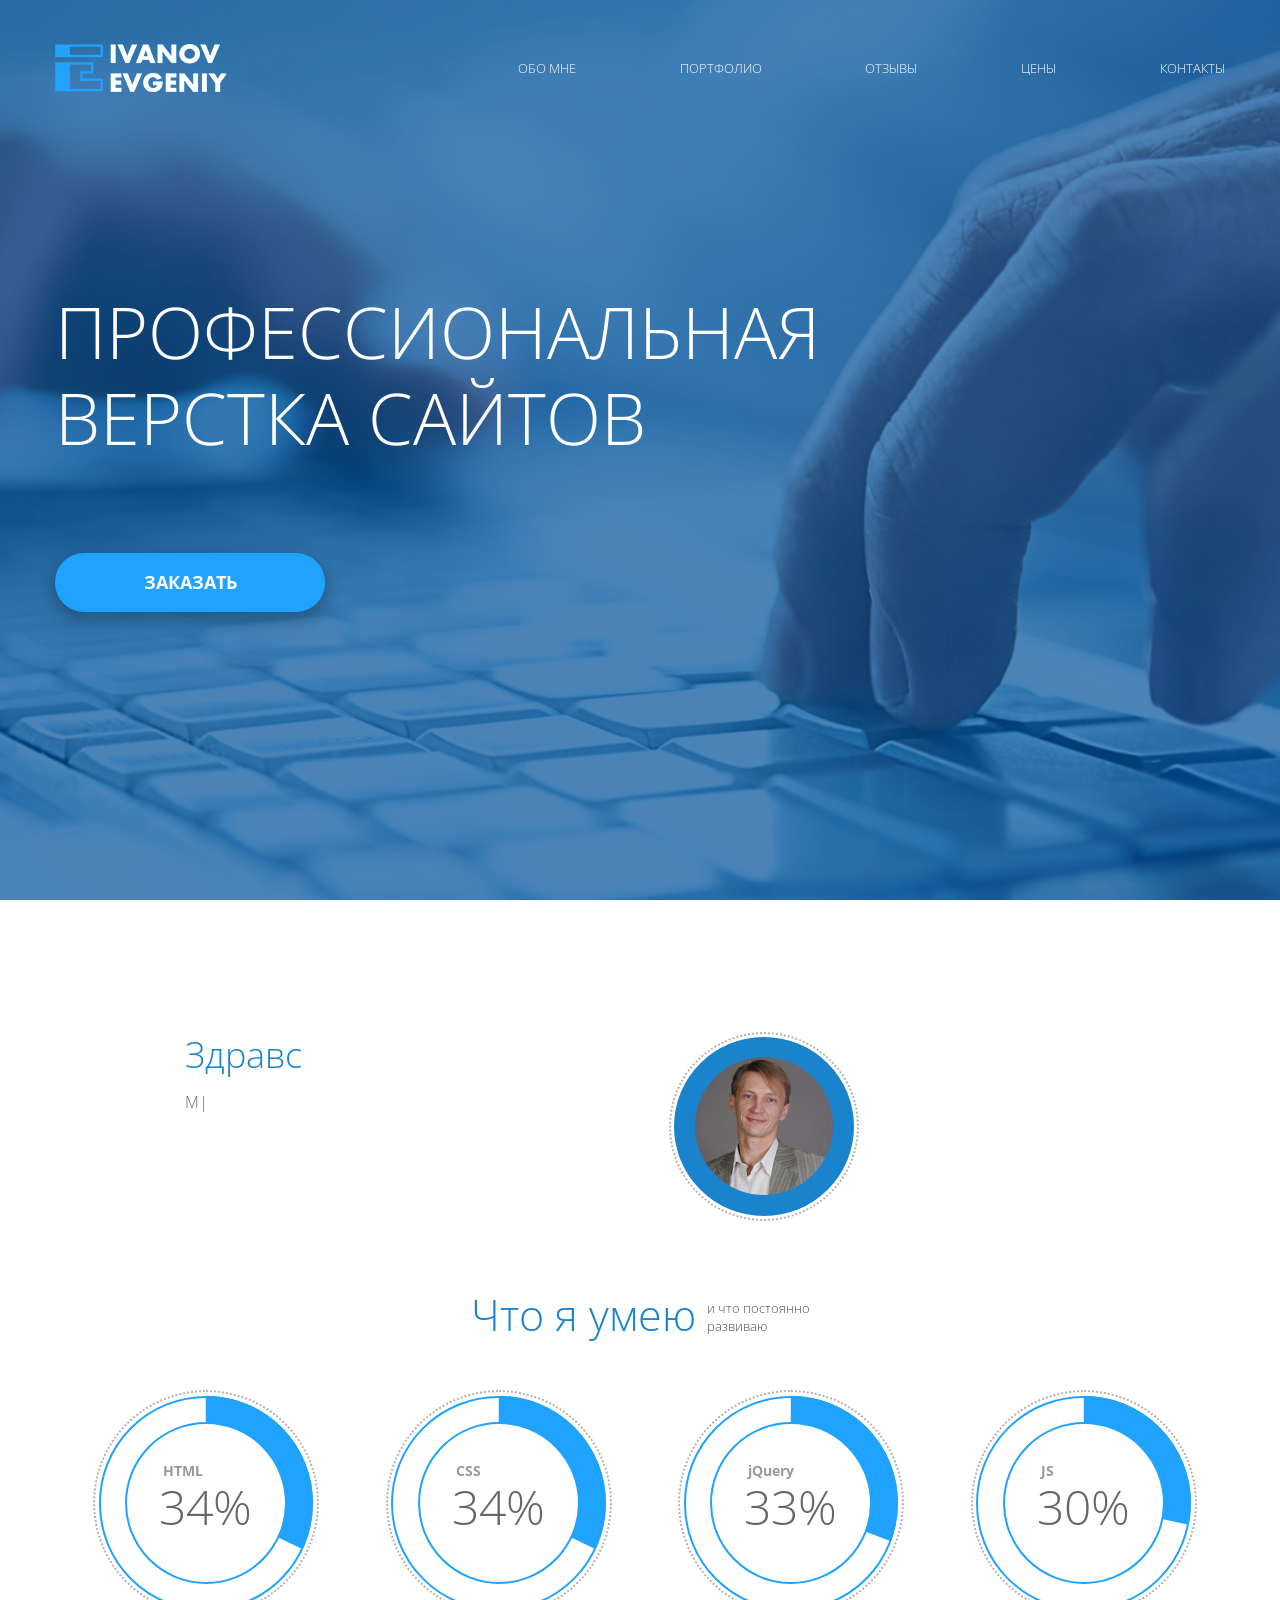
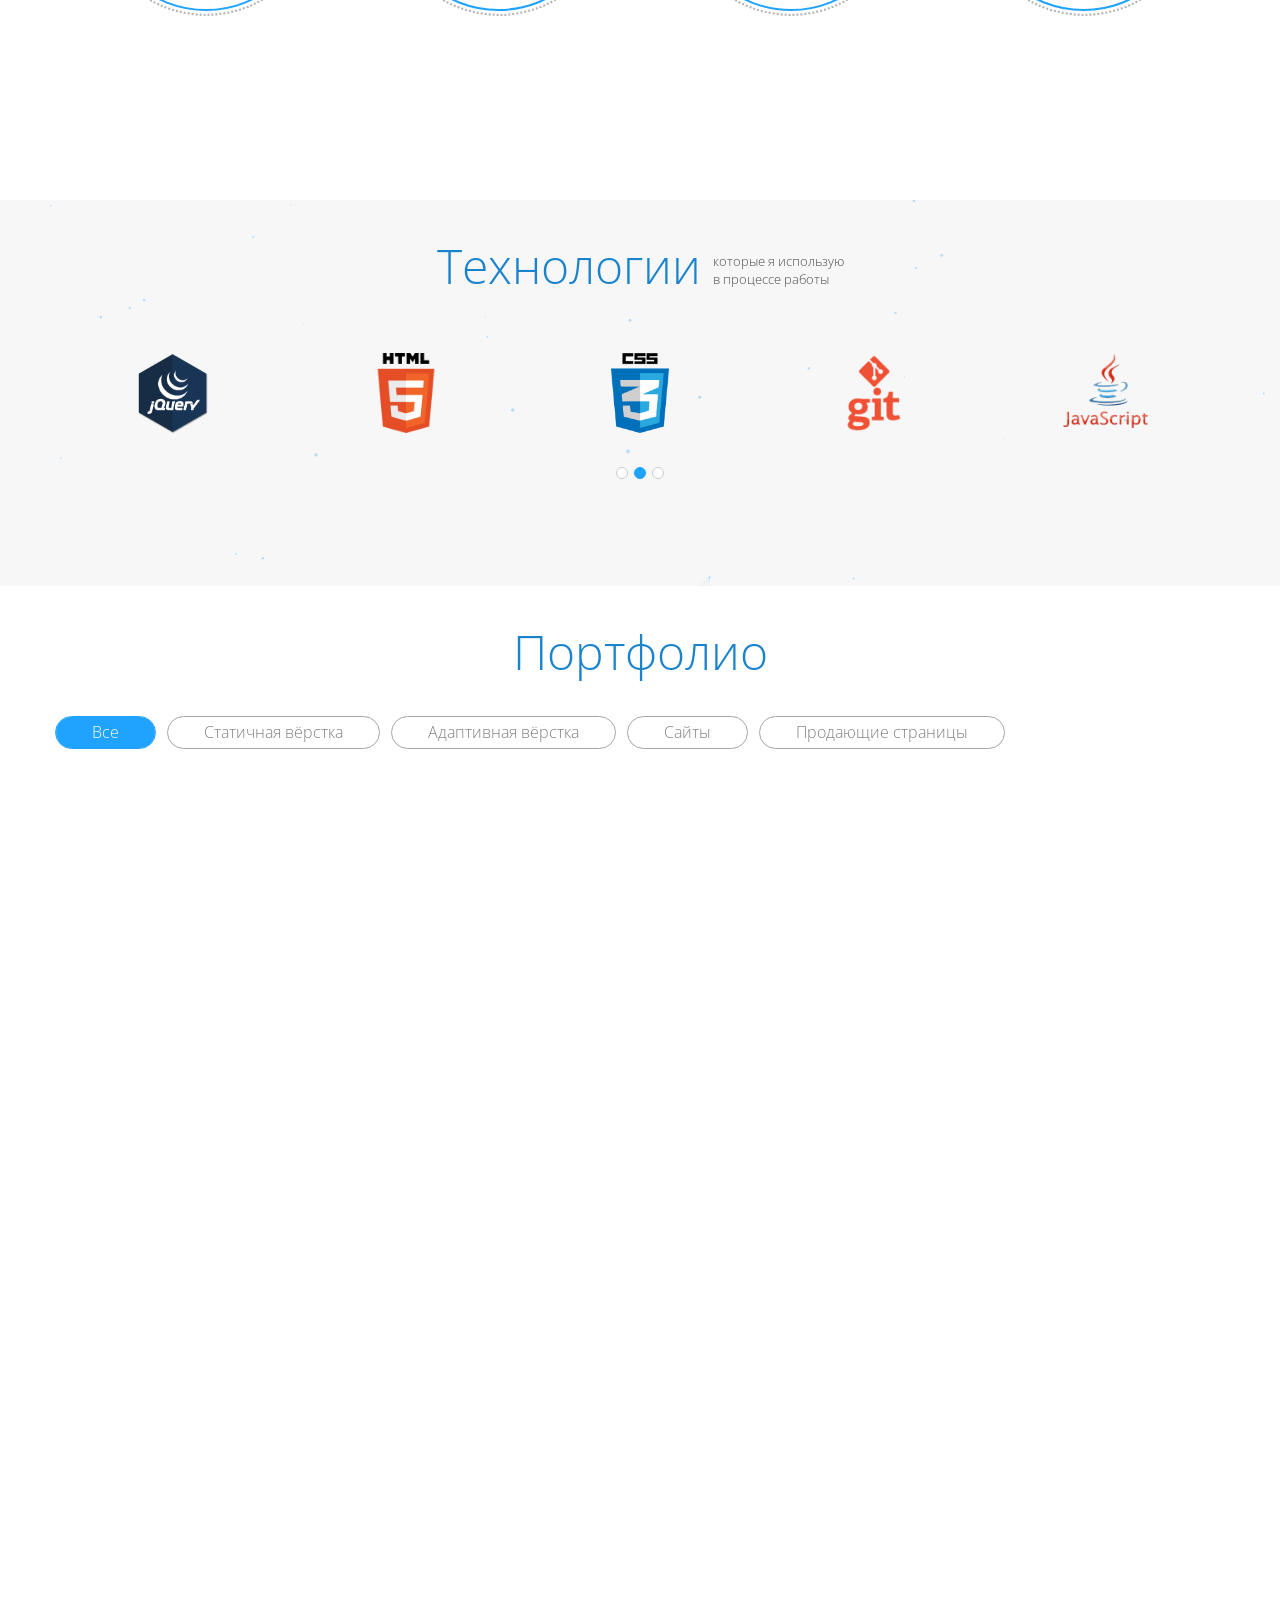
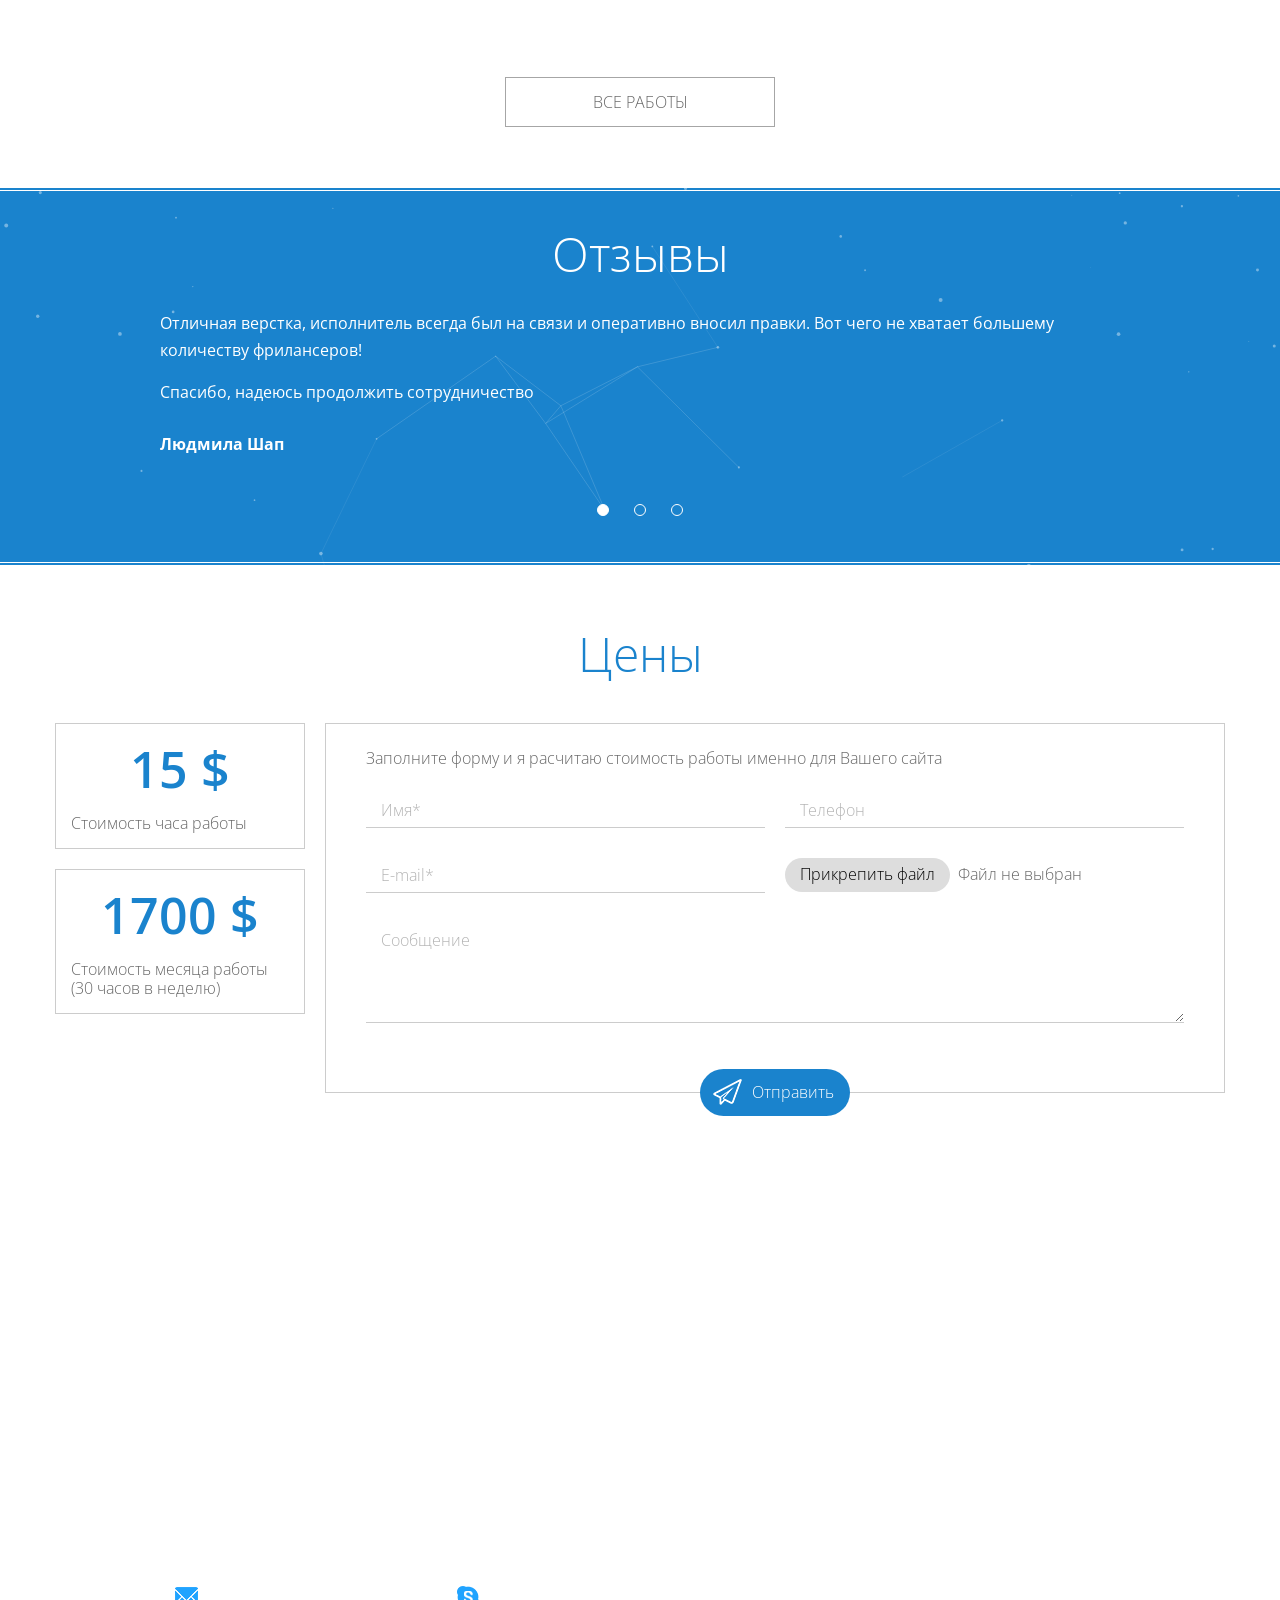
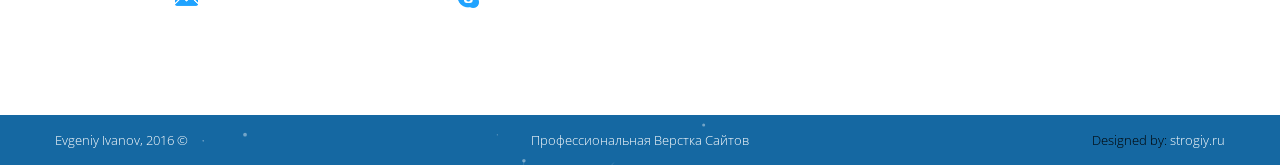
==== commit ebe4a767: "Attention remove" ====
--- a/index.html
+++ b/index.html
@@ -279,9 +279,9 @@
 						</div>
 					</div>
 
-					<div class="grid_pricing_attention">
+					<!-- <div class="grid_pricing_attention">
 						*За правки и доработку "чужого" кода наценка 30%
-					</div>
+					</div> -->
 
 				</div>
 				<div class="grid__wrapper">
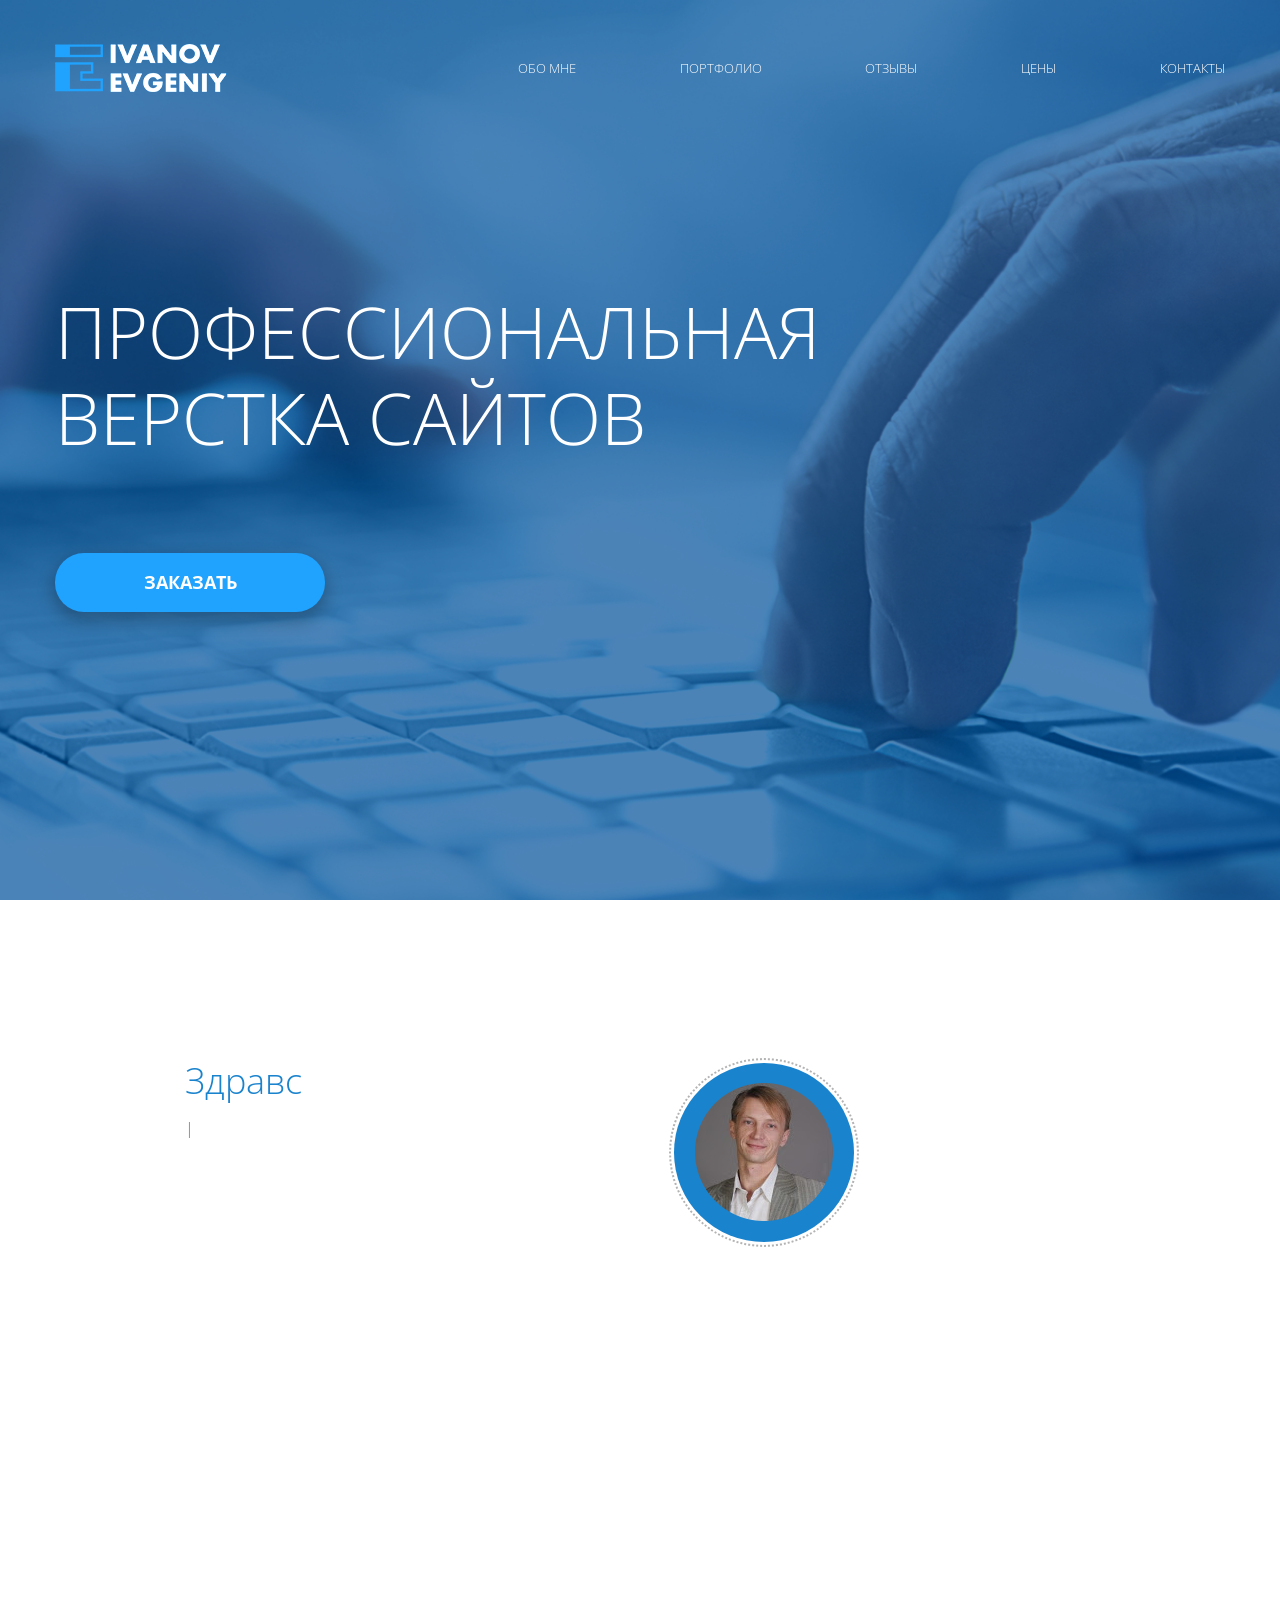
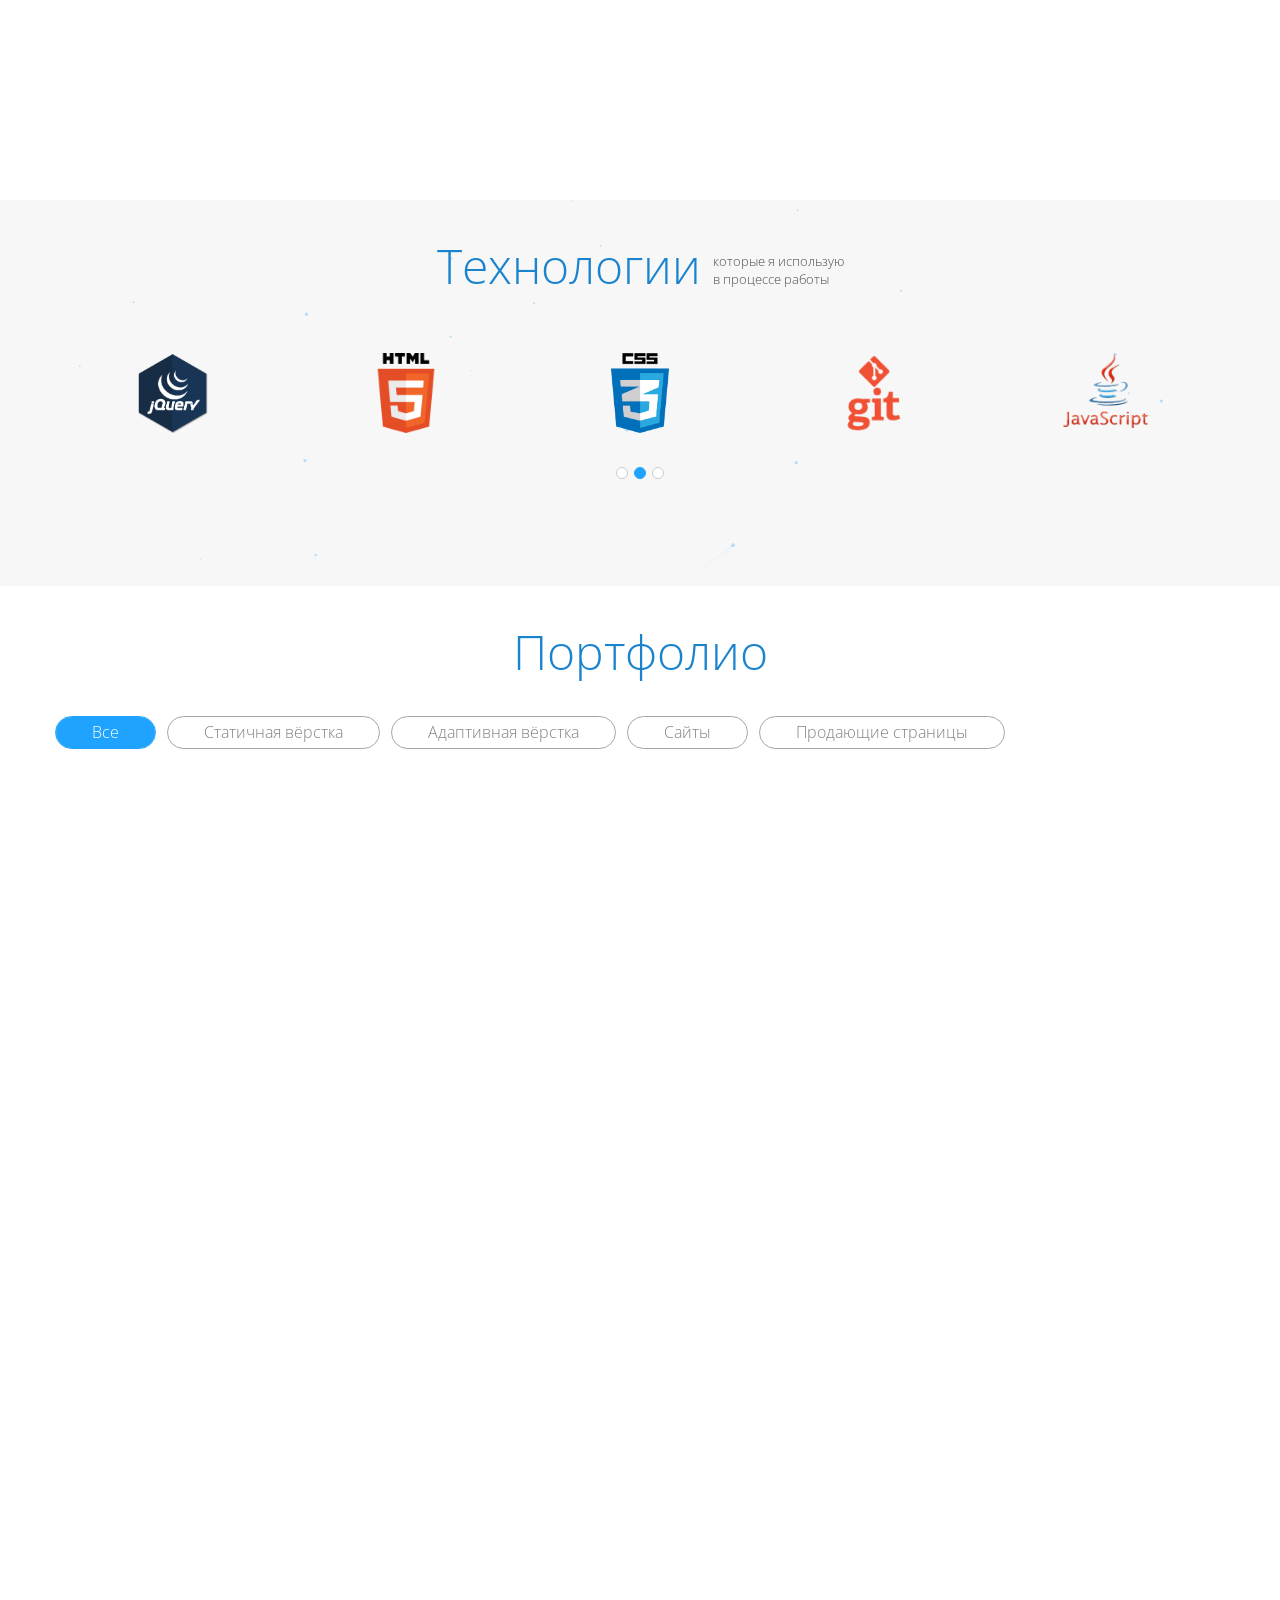
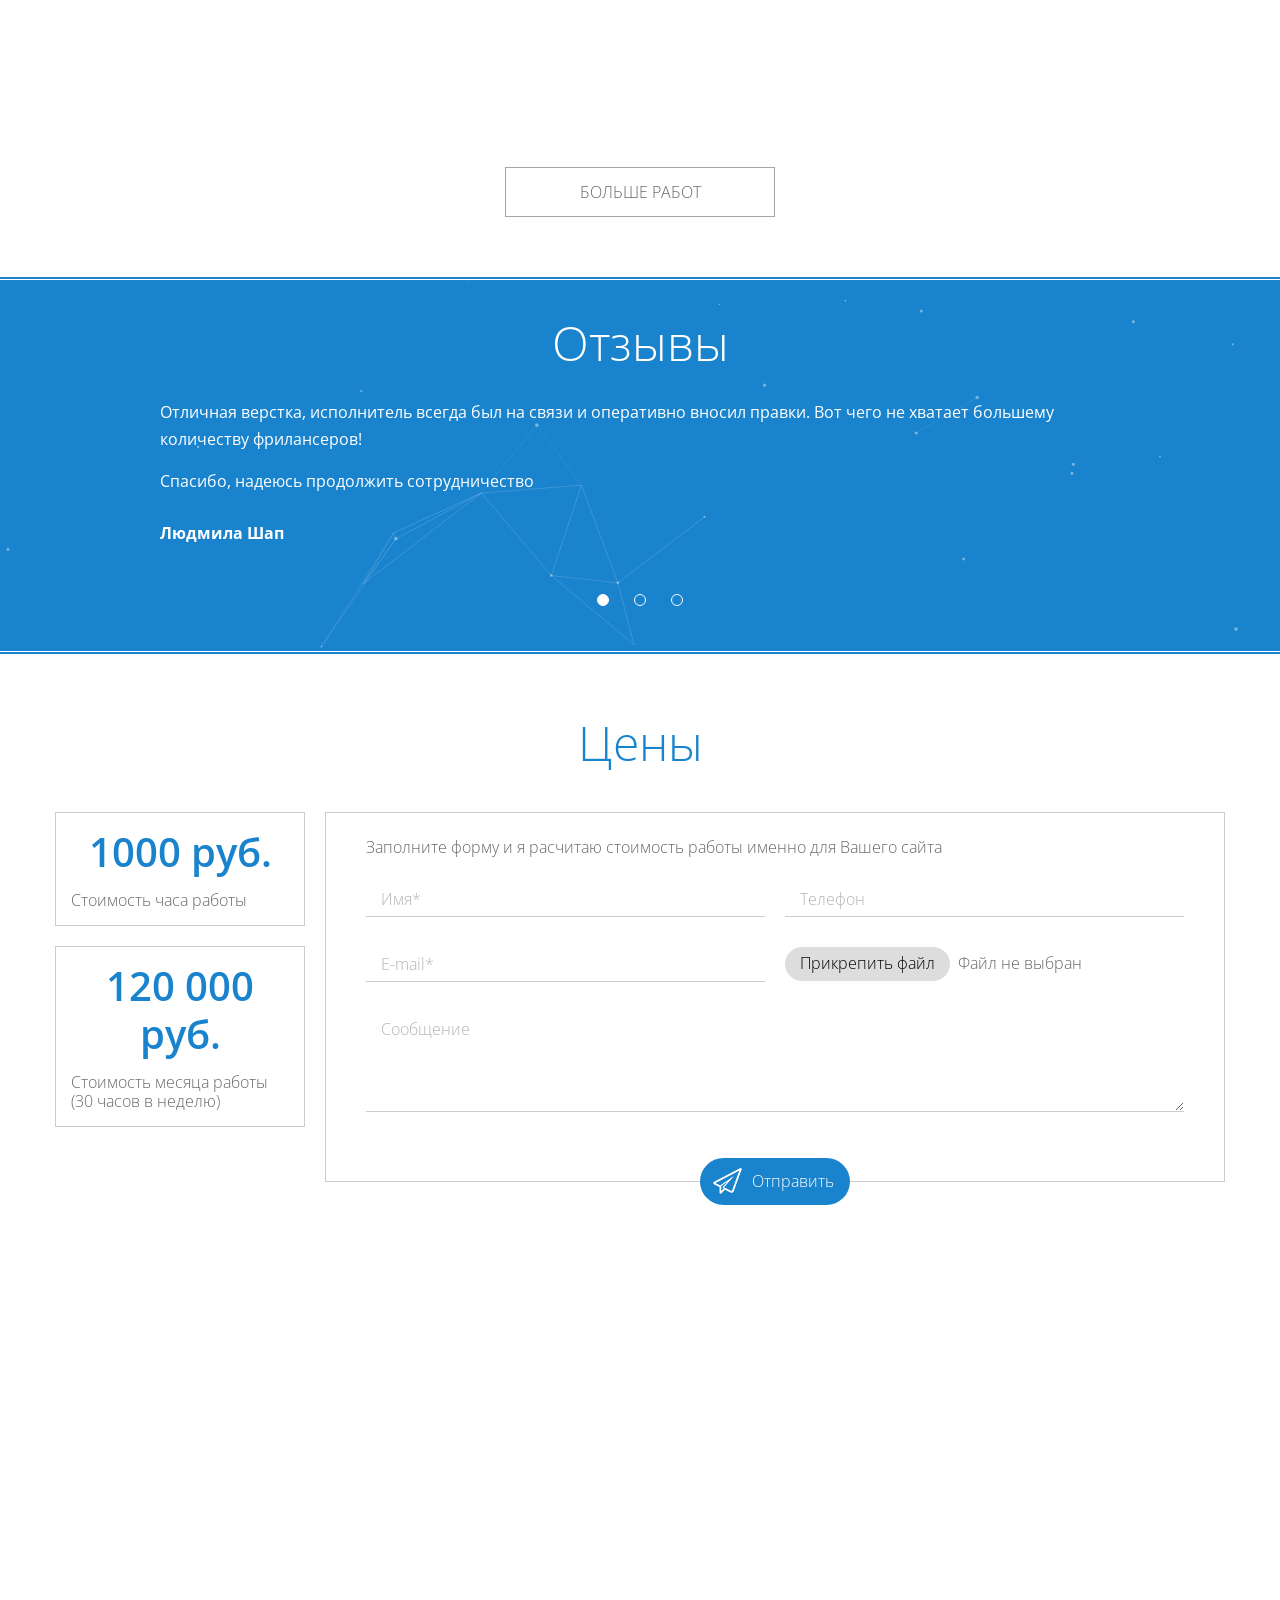
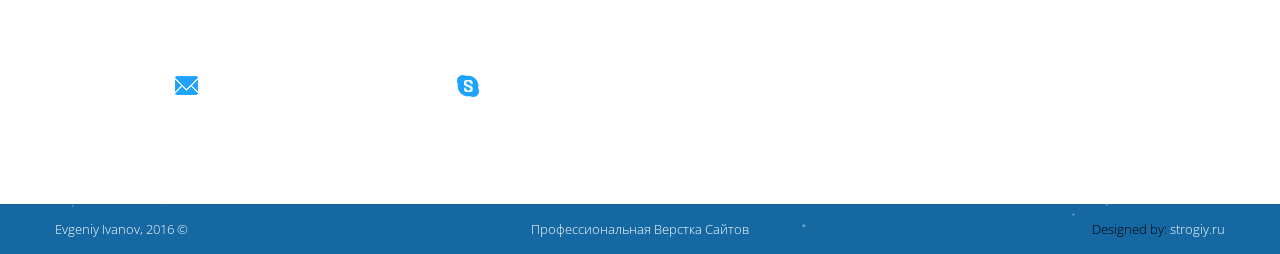
==== commit 12bc3155: "Кружки" ====
--- a/index.html
+++ b/index.html
@@ -2,9 +2,8 @@
 <html>
 <head>
 	<meta charset="utf-8" />
-	<!--[if lt IE 9]><script src="http://html5shiv.googlecode.com/svn/trunk/html5.js"></script><![endif]-->
 	<title>Профессиональная верстка сайтов - Евгений Иванов</title>
-	<meta name="keywords" content="верстка сайта, html верстка, адаптивная верстка, резиновая верстка, bitrix верстка, symfony верстка, Jade верстка, HTML, HTML5, css, scss, sass, compass, jQuery, javascript, js, frontend, ssi верстка, bootstrap, uikit" />
+	<meta name="keywords" content="верстка сайта, html верстка, адаптивная верстка, резиновая верстка, bitrix верстка, symfony верстка, Jade верстка, HTML, HTML5, css, scss, sass, jQuery, javascript, js, frontend, ssi верстка, bootstrap, uikit,scss, less, pixel perfect, pag(jade), jquery, javascript, twig, uikit, git, bootsrap, верстка под Simfony, верстка под Yii, верстка под Битрикс, psd, Sketch , font-face, google web fonts, adaptive, responsive, div, psd to html, вёрстка, кроссбраузерная верстка, валидная, кроссбраузерная, адаптивная, профессиональная верстка, профессиональная html верстка, профессиональная верстка сайта, профессиональная верстка сайтов, верстка сайтов, верстка сайтов html+css, html-верстка web (веб) сайтов, верстка из psd, html-верстка, html верстка, html5 верстка, верстка без cms, кроссбраузерная html-верстка, кроссбраузерная html верстка, качественная верстка, качественная верстка сайта, качественная html верстка, seo-верстка, блочная верстка, валидная верстка, валидная верстка html-страниц, верстка div, семантическая верстка, резиновая верстка, адаптивная верстка, срочная верстка, верстка в срок, верстка psd, нарезка psd, верстка макета, верстка макетов, верстка страниц, вёрстка веб-страниц, верстка лендинга, верстка landing, верстка сайта, верстка сайта html+css, верстка сайта из psd в html, верстка интернет-магазина, верстка портала, сверстать psd, сверстать сайт, верстальщик, html верстальщик, верстальщик html, html-верстальщик, профессиональный верстальщик, заказать вёрстку, заказать div блочную табличную" />
 	<meta name="description" content="Профессиональная верстка сайтов любой сложности" />
 	<!-- <meta name="viewport" content="width=device-width, initial-scale=1.0" /> -->
 	<meta name="viewport" content="width=1024" />
@@ -96,28 +95,19 @@
 				<!-- begin grid skils_grid -->
 				<div class="grid grid__4 skills_grid">
 					<div class="grid__wrapper">
-						<div id="skill_html" class="grid__item skill_item">
-							<div class="skills_name">HTML</div>
-						</div>
-					</div>
-					<div class="grid__wrapper">
-						<div id="skill_css" class="grid__item skill_item">
-							<div class="skills_name">CSS</div>
-						</div>
-					</div>
-					<div class="grid__wrapper">
-						<div id="skill_jquery" class="grid__item skill_item">
-							<div class="skills_name">jQuery</div>
-						</div>
-					</div>
-					<div class="grid__wrapper">
-						<div id="skill_js" class="grid__item skill_item">
-							<div class="skills_name">JS</div>
-						</div>
+						<canvas  id="html_chart" width="200" height="200" data-percent="95" data-name="HTML"></canvas>
+					</div>
+					<div class="grid__wrapper">
+						<canvas  id="css_chart" width="200" height="200" data-percent="95" data-name="CSS"></canvas>
+					</div>
+					<div class="grid__wrapper">
+						<canvas  id="jq_chart" width="200" height="200" data-percent="80" data-name="jQuery"></canvas>
+					</div>
+					<div class="grid__wrapper">
+						<canvas  id="js_chart" width="200" height="200" data-percent="65" data-name="JS"></canvas>
 					</div>
 				</div>
 				<!-- end grid skils_grid -->
-
 			</div>
 			
 		</div>
@@ -222,7 +212,7 @@
 			</div>
 			<!-- end grid portfolio_grid -->
 
-			<button class="btn portfolio_more_btn">Все работы</button>
+			<button class="btn portfolio_more_btn">Больше работ</button>
 			
 		</div>
 	</section>
@@ -267,13 +257,13 @@
 			<div class="grid grid_pricing">
 				<div class="grid__wrapper grid_pricing_first">
 					<div class="grid_pricing_item">
-						<div class="grid_pricing_title">15 $</div>
+						<div class="grid_pricing_title">1000 руб.</div>
 						<div class="grid_pricing_description">
 							Стоимость часа работы
 						</div>
 					</div>
 					<div class="grid_pricing_item">
-						<div class="grid_pricing_title">1700 $</div>
+						<div class="grid_pricing_title">120 000 руб.</div>
 						<div class="grid_pricing_description">
 							Стоимость месяца работы (30 часов в неделю)
 						</div>
@@ -431,8 +421,8 @@
 
 <audio id="audio" src="audio/klava.mp3"></audio>
 
-	<script type="text/javascript" src="app/app-dist.js"></script>
-	<!-- <script src="/js/jquery.js"></script>
+	<!-- <script type="text/javascript" src="app/app-dist.js"></script> -->
+	<script src="/js/jquery.js"></script>
 	<script src="/js/jquery-ui.min.js"></script>
 	<script src="/js/jquery.circliful.min.js"></script>
 	<script src="/js/jquery.viewportchecker.js"></script>
@@ -444,7 +434,7 @@
 	<script src="/js/validate.js"></script>
 	<script src="/js/pollyfill.js"></script>
 	<script src="/js/jquery.textanimation.js"></script>
-	<script src="/js/function.js"></script> -->
+	<script src="/js/function.js"></script>
 
 
 </body>
--- a/css/style.css
+++ b/css/style.css
@@ -1 +1,1451 @@
-﻿@import "https://fonts.googleapis.com/css?family=Open+Sans:300,400,600,700,800&subset=cyrillic";.footer:after,.modal-content:after,.modal-header:after,.modal-body:after,.modal-footer:after,.nav-tabs:after,.form__row:after,.row:after,.grid:after,.header:after,.portfolio_filter:after,.file_upload:after{content:'';display:table;clear:both}.footer:before{content:'';display:table;clear:both}.navbar__link,.review_slider_name a,.footer a{display:inline-block}.navbar__link:after,.review_slider_name a:after,.footer a:after{content:'';display:block;width:0;border-top:1px solid;margin-top:1px;margin-left:50%;position:relative;-moz-transition:all .3s;-o-transition:all .3s;-webkit-transition:all .3s;transition:all .3s}.navbar__link:hover,.review_slider_name a:hover,.footer a:hover{text-decoration:none}.navbar__link:hover:after,.review_slider_name a:hover:after,.footer a:hover:after{content:'';margin-left:0;width:100%}.modal{display:none;overflow:auto;overflow-y:scroll;position:fixed;top:0;right:0;bottom:0;left:0;z-index:1050;-webkit-overflow-scrolling:touch;outline:0}.modal-open{overflow:hidden}.modal-close{position:absolute;width:26px;height:26px;right:16px;top:13px;color:#fff;cursor:pointer;-moz-transition:all .7s;-o-transition:all .7s;-webkit-transition:all .7s;transition:all .7s}.modal-close:before,.modal-close:after{content:'';position:absolute;display:block;border-top:1px solid;width:100%;top:50%}.modal-close:before{-moz-transform:rotate(45deg);-ms-transform:rotate(45deg);-webkit-transform:rotate(45deg);transform:rotate(45deg);-moz-transition:all .3s;-o-transition:all .3s;-webkit-transition:all .3s;transition:all .3s}.modal-close:after{-moz-transform:rotate(-45deg);-ms-transform:rotate(-45deg);-webkit-transform:rotate(-45deg);transform:rotate(-45deg);-moz-transition:all .7s;-o-transition:all .7s;-webkit-transition:all .7s;transition:all .7s}.modal-close:hover{opacity:.8;color:#040404;-moz-transform:rotate(180deg);-ms-transform:rotate(180deg);-webkit-transform:rotate(180deg);transform:rotate(180deg)}.modal-close:hover:before{-moz-transform:rotate(135deg);-ms-transform:rotate(135deg);-webkit-transform:rotate(135deg);transform:rotate(135deg)}.modal-close:hover:after{-moz-transform:rotate(45deg);-ms-transform:rotate(45deg);-webkit-transform:rotate(45deg);transform:rotate(45deg)}.modal.fade .modal-dialog{-moz-transform:translate(0, -25%);-ms-transform:translate(0, -25%);-webkit-transform:translate(0, -25%);transform:translate(0, -25%);-moz-transition:-moz-transform .3s ease-out;-o-transition:-o-transform .3s ease-out;-webkit-transition:-webkit-transform .3s ease-out;transition:transform .3s ease-out}.modal.in .modal-dialog{-moz-transform:translate(0, 0);-ms-transform:translate(0, 0);-webkit-transform:translate(0, 0);transform:translate(0, 0);position:relative}.modal-dialog{position:relative;width:auto;margin:10px}.modal-content{position:relative;background-color:#fff;border:1px solid #999;border:1px solid rgba(0,0,0,0.2);background-clip:padding-box;outline:0;margin:31px auto;max-width:900px;-moz-border-radius:6px;-webkit-border-radius:6px;border-radius:6px;-moz-box-shadow:0 3px 9px rgba(0,0,0,0.5);-webkit-box-shadow:0 3px 9px rgba(0,0,0,0.5);box-shadow:0 3px 9px rgba(0,0,0,0.5)}.modal-backdrop{position:fixed;top:0;right:0;bottom:0;left:0;z-index:1040;background-color:#000}.modal-backdrop.fade{opacity:0;filter:alpha(opacity=0)}.modal-backdrop.in{opacity:.5;filter:alpha(opacity=50)}.modal-header{padding:15px 45px 15px 15px;min-height:16.42857143px;background-color:#1a83cd;color:#fff;font-weight:600;font-size:18px;border-bottom:1px solid #e5e5e5}.modal-header .close{margin-top:-2px}.modal-title{margin:0;line-height:1.42857143}.modal-body{position:relative;padding:0;padding:15px}.modal-footer{margin-top:15px;padding:19px 20px;text-align:right;background-color:#e5e5e5;border-top:1px solid #e5e5e5}.modal-footer .btn+.btn{margin-left:5px;margin-bottom:0}.modal-footer .btn-group .btn+.btn{margin-left:-1px}.modal-footer .btn-block+.btn-block{margin-left:0}.nav-tabs{border-bottom:1px solid #ddd}.nav-tabs>li{float:left;margin-bottom:-1px}.nav-tabs>li>a{margin-right:2px;line-height:1.42857143;border:1px solid transparent;border-radius:4px 4px 0 0}.nav-tabs>li>a:hover{border-color:#eee #eee #ddd}.nav-tabs>li.active>a,.nav-tabs>li.active>a:hover,.nav-tabs>li.active>a:focus{color:#555;cursor:default;background-color:#fff;border:1px solid #ddd;border-bottom-color:transparent}.nav-tabs.nav-justified{width:100%;border-bottom:0}.nav-tabs.nav-justified>li{float:none}.nav-tabs.nav-justified>li>a{margin-bottom:5px;text-align:center;margin-right:0;border-radius:4px}@media (min-width: 768px){.nav-tabs.nav-justified>li{display:table-cell;width:1%}.nav-tabs.nav-justified>li>a{margin-bottom:0;border-bottom:1px solid #ddd;border-radius:4px 4px 0 0}}.nav-tabs.nav-justified>.dropdown .dropdown-menu{top:auto;left:auto}.nav-tabs.nav-justified>.active>a,.nav-tabs.nav-justified>.active>a:hover,.nav-tabs.nav-justified>.active>a:focus{border:1px solid #ddd}@media (min-width: 768px){.nav-tabs.nav-justified>.active>a,.nav-tabs.nav-justified>.active>a:hover,.nav-tabs.nav-justified>.active>a:focus{border-bottom-color:#fff}}.tab-content>.tab-pane{display:none}.tab-content>.active{display:block}.fl__left{float:left}.fl__right{float:right}.form__row+*,.row+*{margin-top:15px}*{margin:0;padding:0;-moz-box-sizing:border-box;-webkit-box-sizing:border-box;box-sizing:border-box}article,aside,details,figcaption,figure,footer,header,hgroup,main,nav,section,summary{display:block}html,body,.wrapper{height:100%;position:relative;-moz-box-sizing:content-box;-webkit-box-sizing:content-box;box-sizing:content-box}body{font:16px Open Sans,sans-serif;line-height:1.2;font-weight:300;color:#666}h1,h2,h3,h4,h5{font-weight:300}input,textarea{outline:0}a{text-decoration:none;outline:0;-moz-transition:all .3s;-o-transition:all .3s;-webkit-transition:all .3s;transition:all .3s}a:hover{text-decoration:underline}a:focus{outline:0}ol,ul{list-style:none;padding:0;margin:0}.list{margin-top:25px;margin-bottom:25px}.list>*{line-height:18px;padding-left:15px}.list>*:before{content:'·';font-size:30px;display:inline-block;vertical-align:sub;margin-right:5px;margin-left:-14px}.list>*+*{padding-top:13px}p{padding:0;margin:0}img{max-width:100%}img.fl__left{margin-top:14px;margin-right:29px;margin-bottom:20px}img.fl__right{margin-top:14px;margin-bottom:20px;margin-left:29px}.wrapper{min-height:100%;height:auto !important;height:100%;margin:0 auto -50px auto;padding-bottom:50px}.container_center{max-width:1200px;padding:0 15px;margin-left:auto;margin-right:auto}input:not([type]),input[type=text],input[type=password],input[type=email],input[type=url],input[type=search],input[type=tel],input[type=number],input[type=datetime],textarea{background-color:white;padding:6px 15px;outline:none;font-size:16px;font-weight:300;font-family:Open Sans,sans-serif;-moz-transition:all .3s;-o-transition:all .3s;-webkit-transition:all .3s;transition:all .3s;border:none;border-bottom:1px solid #ccc}input:not([type]):focus::-webkit-input-placeholder,input[type=text]:focus::-webkit-input-placeholder,input[type=password]:focus::-webkit-input-placeholder,input[type=email]:focus::-webkit-input-placeholder,input[type=url]:focus::-webkit-input-placeholder,input[type=search]:focus::-webkit-input-placeholder,input[type=tel]:focus::-webkit-input-placeholder,input[type=number]:focus::-webkit-input-placeholder,input[type=datetime]:focus::-webkit-input-placeholder,textarea:focus::-webkit-input-placeholder{color:red;text-indent:-300px}input:not([type]):focus:-moz-placeholder,input[type=text]:focus:-moz-placeholder,input[type=password]:focus:-moz-placeholder,input[type=email]:focus:-moz-placeholder,input[type=url]:focus:-moz-placeholder,input[type=search]:focus:-moz-placeholder,input[type=tel]:focus:-moz-placeholder,input[type=number]:focus:-moz-placeholder,input[type=datetime]:focus:-moz-placeholder,textarea:focus:-moz-placeholder{color:red;text-indent:-300px}input:not([type]):focus::-moz-placeholder,input[type=text]:focus::-moz-placeholder,input[type=password]:focus::-moz-placeholder,input[type=email]:focus::-moz-placeholder,input[type=url]:focus::-moz-placeholder,input[type=search]:focus::-moz-placeholder,input[type=tel]:focus::-moz-placeholder,input[type=number]:focus::-moz-placeholder,input[type=datetime]:focus::-moz-placeholder,textarea:focus::-moz-placeholder{color:red;text-indent:-300px}input:not([type]):focus:-ms-input-placeholder,input[type=text]:focus:-ms-input-placeholder,input[type=password]:focus:-ms-input-placeholder,input[type=email]:focus:-ms-input-placeholder,input[type=url]:focus:-ms-input-placeholder,input[type=search]:focus:-ms-input-placeholder,input[type=tel]:focus:-ms-input-placeholder,input[type=number]:focus:-ms-input-placeholder,input[type=datetime]:focus:-ms-input-placeholder,textarea:focus:-ms-input-placeholder{color:red;text-indent:-300px}input:not([type]).input_error,input[type=text].input_error,input[type=password].input_error,input[type=email].input_error,input[type=url].input_error,input[type=search].input_error,input[type=tel].input_error,input[type=number].input_error,input[type=datetime].input_error,textarea.input_error{background-color:#fff0f0;border:1px solid red}input:not([type])::-webkit-input-placeholder,input[type=text]::-webkit-input-placeholder,input[type=password]::-webkit-input-placeholder,input[type=email]::-webkit-input-placeholder,input[type=url]::-webkit-input-placeholder,input[type=search]::-webkit-input-placeholder,input[type=tel]::-webkit-input-placeholder,input[type=number]::-webkit-input-placeholder,input[type=datetime]::-webkit-input-placeholder,textarea::-webkit-input-placeholder{-moz-transition:all .3s;-o-transition:all .3s;-webkit-transition:all .3s;transition:all .3s;color:#b3b3b3;text-indent:0}input:not([type]):-moz-placeholder,input[type=text]:-moz-placeholder,input[type=password]:-moz-placeholder,input[type=email]:-moz-placeholder,input[type=url]:-moz-placeholder,input[type=search]:-moz-placeholder,input[type=tel]:-moz-placeholder,input[type=number]:-moz-placeholder,input[type=datetime]:-moz-placeholder,textarea:-moz-placeholder{-moz-transition:all .3s;-o-transition:all .3s;-webkit-transition:all .3s;transition:all .3s;color:#b3b3b3;text-indent:0}input:not([type])::-moz-placeholder,input[type=text]::-moz-placeholder,input[type=password]::-moz-placeholder,input[type=email]::-moz-placeholder,input[type=url]::-moz-placeholder,input[type=search]::-moz-placeholder,input[type=tel]::-moz-placeholder,input[type=number]::-moz-placeholder,input[type=datetime]::-moz-placeholder,textarea::-moz-placeholder{-moz-transition:all .3s;-o-transition:all .3s;-webkit-transition:all .3s;transition:all .3s;color:#b3b3b3;text-indent:0}input:not([type]):-ms-input-placeholder,input[type=text]:-ms-input-placeholder,input[type=password]:-ms-input-placeholder,input[type=email]:-ms-input-placeholder,input[type=url]:-ms-input-placeholder,input[type=search]:-ms-input-placeholder,input[type=tel]:-ms-input-placeholder,input[type=number]:-ms-input-placeholder,input[type=datetime]:-ms-input-placeholder,textarea:-ms-input-placeholder{-moz-transition:all .3s;-o-transition:all .3s;-webkit-transition:all .3s;transition:all .3s;color:#b3b3b3;text-indent:0}textarea{min-height:100px}input[type=search]::-webkit-search-cancel-button,input[type=search]::-webkit-search-decoration{-webkit-appearance:none}input[type=number]::-webkit-inner-spin-button,input[type=number]::-webkit-outer-spin-button{height:auto}input[type=checkbox],input[type=radio]{padding:0}input[type=checkbox]:not(:disabled),input[type=radio]:not(:disabled){cursor:pointer}input[type=checkbox],input[type=radio]{display:inline-block;height:14px;width:14px;border:1px solid #aaa;overflow:hidden;margin-top:-4px;vertical-align:middle;-webkit-appearance:none;outline:0;background:0 0;text-align:center;position:relative}input[type=radio]{border-radius:50%}input[type=checkbox]:before,input[type=radio]:before{display:block}input[type=radio]:checked:before{content:'';width:6px;height:6px;top:50%;left:50%;margin-top:-3px;margin-left:-3px;display:block;position:absolute;border-radius:50%;background:#000}input[type=checkbox]:checked:before,input[type=checkbox]:indeterminate:before{content:"\2714";font-size:12px;-webkit-font-smoothing:antialiased;text-align:center;line-height:13px;color:#000}input[type=checkbox]:indeterminate:before{content:"\f068"}input[type=checkbox]:disabled,input[type=radio]:disabled{border-color:#ddd}input[type=radio]:disabled:checked:before{background-color:#aaa}input[type=checkbox]:disabled:checked:before,input[type=checkbox]:disabled:indeterminate:before{color:#aaa}.error{color:red}.grid{margin-left:-30px;display:-webkit-box;display:-moz-box;display:-ms-flexbox;display:-webkit-flex;display:flex;-webkit-flex-flow:row wrap;flex-flow:row wrap}.grid__wrapper{padding-left:30px;padding-bottom:30px;float:left}.grid__1 .grid__wrapper{width:100%}.grid__2 .grid__wrapper{width:50%}.grid__3 .grid__wrapper{width:33.333%}.grid__4 .grid__wrapper{width:25%}.grid__5 .grid__wrapper{width:20%}.btn{color:#000;font-family:Open Sans,sans-serif;font-size:16px;font-weight:300;padding:5px 15px 7px;border:none;outline:none;text-decoration:none;display:inline-block;background-color:#ddd;text-align:center;max-width:100%;cursor:pointer;-moz-border-radius:30px;-webkit-border-radius:30px;border-radius:30px;-moz-transition:all .3s;-o-transition:all .3s;-webkit-transition:all .3s;transition:all .3s}.btn:hover{background-color:#ccc}.btn__primary{background:#1a83cd;color:#fff}.btn__primary:hover{background:#4db6ff}.btn__success{background:#27BA6C;color:#fff}.btn__success:hover{background:#5aed9f}.btn__info{background:#03a9f4;color:#fff}.btn__info:hover{background:#36dcff}.btn__warning{background:#f83;color:#fff}.btn__warning:hover{background:#fb6}.btn__danger{background:#ff1a1a;color:#fff}.btn__danger:hover{background:#ff4d4d}.column{-moz-columns:300px 3;-webkit-columns:300px 3;columns:300px 3;-moz-column-gap:40px;-webkit-column-gap:40px;column-gap:40px;-moz-column-rule:0px solid #000;-webkit-column-rule:0px solid #000;column-rule:0px solid #000}.soc{float:left}.soc a{display:inline-block;width:30px;height:30px;-moz-border-radius:50%;-webkit-border-radius:50%;border-radius:50%;background-color:#000;text-align:center;text-decoration:none;-moz-transition:all .3s;-o-transition:all .3s;-webkit-transition:all .3s;transition:all .3s}.soc a:hover{opacity:.8}.soc a:before{content:'soc';color:#fff;text-decoration:none}.copy{float:right;color:gray;color:#000}.bg_canvas{position:absolute;top:0;right:0;bottom:0;left:0;max-width:100%;z-index:0}section{position:relative}.header{background-color:transparent;position:absolute;top:0;left:0;width:100%;padding-top:44px;-moz-transition:all .5s;-o-transition:all .5s;-webkit-transition:all .5s;transition:all .5s;z-index:6}.logo{float:left;display:block}.logo_sticky{display:none}.navbar{overflow:hidden;text-align:right;padding-top:14px}.navbar__item{display:inline-block;margin:0 5%;-moz-transition:all .5s;-o-transition:all .5s;-webkit-transition:all .5s;transition:all .5s}.navbar__item:last-child{margin-right:0}.navbar__link{color:#fefefe;font-size:13px;font-weight:300;text-transform:uppercase;-moz-transition:all .5s;-o-transition:all .5s;-webkit-transition:all .5s;transition:all .5s}.stiky{position:fixed;top:0;left:0;width:100%;padding-top:8px;padding-bottom:8px;background-color:#fff;-moz-box-shadow:0 0 4px rgba(0,137,254,0.1);-webkit-box-shadow:0 0 4px rgba(0,137,254,0.1);box-shadow:0 0 4px rgba(0,137,254,0.1);z-index:1000}.stiky .logo_main{display:none}.stiky .logo_sticky{display:block}.stiky .navbar{padding-top:7px}.stiky .navbar__item{margin:0 15px}.stiky .navbar__link{color:#4d4d4d}.stiky .navbar__link:hover,.stiky .navbar__link.active{color:#20a3ff;text-decoration:none}.section_title{color:#1a83cd;font-size:48px;margin:1% 0;text-align:center}.section_title .section_subtitle{display:inline-block;vertical-align:baseline;text-align:left;color:#4d4d4d;font-size:13px;line-height:18px}.bgvideo{position:absolute;left:0;bottom:0;min-width:100%;min-height:100%;width:auto;height:auto;z-index:1}.first_screen{background:url('../img/first-screen.jpg?1482252088') no-repeat center center;background-size:cover;background-attachment:fixed;overflow:hidden}.first_screen .container_center{display:table;width:100%;position:relative;z-index:3}.first_screen_wrapper{display:table-cell;vertical-align:middle}.first_screen_title{color:#fefefe;font-size:72px;font-weight:100;text-transform:uppercase;margin-bottom:8%;line-height:86px}.first_screen_btn{width:270px;height:59px;background-color:#20a3ff;color:#fefefe;font-size:18px;font-weight:700;text-transform:uppercase;-moz-border-radius:29px;-webkit-border-radius:29px;border-radius:29px;-moz-box-shadow:0 7px 15.5px 2.5px rgba(0,0,0,0.24);-webkit-box-shadow:0 7px 15.5px 2.5px rgba(0,0,0,0.24);box-shadow:0 7px 15.5px 2.5px rgba(0,0,0,0.24)}.first_screen_btn:hover{background-color:#14b4ff;-moz-box-shadow:0 0 24px rgba(0,137,254,0.64);-webkit-box-shadow:0 0 24px rgba(0,137,254,0.64);box-shadow:0 0 24px rgba(0,137,254,0.64)}.first_screen:after{content:'';position:absolute;top:0;left:0;width:100%;height:100%;background-color:rgba(0,137,254,0.4);z-index:2;display:block}.modal .grid_pricing_item_form{margin:0;padding:10px}.modal .btn__primary{position:relative;padding:12px 15px 13px 50px}.modal .btn__primary:before{content:url('../img/plain.png?1486620198');position:absolute;left:13px;top:10px}.errore_tooltip{position:absolute;color:#f00;font-size:12px;margin-top:5px;margin-left:15px}.about .container_center{display:table;width:100%;padding:2% 15px}.about .section_title{font-size:43px}.about_wrapp{display:table-cell;vertical-align:middle;-moz-transition:all .8s;-o-transition:all .8s;-webkit-transition:all .8s;transition:all .8s}.about_grid{max-width:970px;margin:0 auto 3%;-webkit-flex-flow:row nowrap;flex-flow:row nowrap}.about_title{color:#1a83cd;font-size:36px;margin-bottom:3%}.about_title+.typed-cursor{display:none}.about_text{line-height:1.5}.my_photo{display:inline-block;-moz-border-radius:50%;-webkit-border-radius:50%;border-radius:50%;background-color:#1a83cd;position:relative;margin:4px;padding:20px}.my_photo:before{content:'';border:2px dotted #b3b3b3;position:absolute;top:-5px;right:-5px;bottom:-5px;left:-5px;-moz-border-radius:50%;-webkit-border-radius:50%;border-radius:50%}.my_photo img{display:block;margin:0;padding:0;width:100%;height:100%}.typed-cursor{opacity:1;-webkit-animation:blink 0.7s infinite;-moz-animation:blink 0.7s infinite;animation:blink 0.7s infinite}@keyframes blink{0%{opacity:1}50%{opacity:0}100%{opacity:1}}@-webkit-keyframes blink{0%{opacity:1}50%{opacity:0}100%{opacity:1}}@-moz-keyframes blink{0%{opacity:1}50%{opacity:0}100%{opacity:1}}.skills_grid{margin-left:0;text-align:center;-webkit-flex-flow:row nowrap;flex-flow:row nowrap;-moz-transition:all .5s;-o-transition:all .5s;-webkit-transition:all .5s;transition:all .5s}.skills_grid .grid__wrapper{padding-left:0;position:relative;float:left;display:inline-block;-moz-transition:all 2s;-o-transition:all 2s;-webkit-transition:all 2s;transition:all 2s}.skills_grid .grid__wrapper:before{content:'';display:block;position:absolute;width:76%;padding-bottom:76%;top:11.9%;left:13%;border:2px dotted #b3b3b3;-moz-border-radius:50%;-webkit-border-radius:50%;border-radius:50%}.skills_grid .grid__item{position:relative}.skills_grid .grid__item:before{content:'';display:block;position:absolute;width:54%;padding-bottom:54%;top:24.3%;left:24.1%;border:2px solid #20a3ff;-moz-border-radius:50%;-webkit-border-radius:50%;border-radius:50%}.skills_grid .grid__item:after{content:'';display:block;position:absolute;width:72%;padding-bottom:72%;top:15.3%;left:15%;border:2px solid #20a3ff;-moz-border-radius:50%;-webkit-border-radius:50%;border-radius:50%}.skills_name{position:absolute;left:37%;top:39%;font-weight:700;color:#999;font-size:14px}.portfolio .container_center{padding:2% 15px}.portfolio_filter{margin:3% 0}.portfolio_filter_link{color:grey;border:1px solid #a6a6a6;padding:6px 36px;display:inline-block;margin-right:7px;position:relative;overflow:hidden;-moz-transition:all .3s;-o-transition:all .3s;-webkit-transition:all .3s;transition:all .3s;-moz-border-radius:17px;-webkit-border-radius:17px;border-radius:17px}.portfolio_filter_link:after{content:'';-moz-transition:all .5s;-o-transition:all .5s;-webkit-transition:all .5s;transition:all .5s;position:absolute;top:0;bottom:0;left:0;width:0;z-index:-1;background-color:#20a3ff}.portfolio_filter_link:hover,.portfolio_filter_link.active{border-color:#20a3ff;color:white;text-decoration:none;-moz-border-radius:17px;-webkit-border-radius:17px;border-radius:17px}.portfolio_filter_link:hover:after,.portfolio_filter_link.active:after{width:100%}.portfolio_grid .grid__wrapper{position:relative;padding-bottom:30px;overflow:hidden;-moz-transition:all .5s;-o-transition:all .5s;-webkit-transition:all .5s;transition:all .5s}.portfolio_grid .grid__wrapper.hidden{display:none}.portfolio_grid .grid__item{position:relative;cursor:pointer;overflow:hidden;padding-bottom:69.9%}.portfolio_grid .grid__item:hover .portfolio_overlay{top:0;left:0;opacity:1;width:100%;height:100%;padding:11% 12%;bottom:0;right:0}.portfolio_grid .grid__item:hover .portfolio_overlay_title{color:white;font-size:26px;line-height:32px}.portfolio_grid .grid__item:hover .portfolio_overlay_link{font-size:16px}.portfolio_grid .grid__item:hover .portfolio_overlay_link:before{content:url('../img/port_link.png?1482252075');width:35px;height:35px}.portfolio_grid .grid__item:hover .portfolio_overlay_text{font-size:14px}.portfolio_grid .grid__item:hover img{opacity:.8}.portfolio_grid .grid__item>*{position:absolute}.portfolio_grid .grid__item img{min-width:100%;min-height:100%;-moz-transition:all .8s;-o-transition:all .8s;-webkit-transition:all .8s;transition:all .8s}.portfolio_overlay{top:50%;left:50%;width:0;height:0;padding:5;background-color:rgba(32,163,255,0.9);opacity:0;-moz-transition:all .5s;-o-transition:all .5s;-webkit-transition:all .5s;transition:all .5s;overflow:hidden;display:block}.portfolio_overlay_wrapp{display:table;width:100%;height:100%}.portfolio_overlay_wrapp_midle{display:table-cell;vertical-align:middle}.portfolio_overlay_title{color:white;font-size:0px;margin-bottom:5px;-moz-transition:all .5s;-o-transition:all .5s;-webkit-transition:all .5s;transition:all .5s}.portfolio_overlay_link{display:block;color:white;font-size:0;font-weight:700;margin-top:16px}.portfolio_overlay_link:before{content:url('../img/port_link.png?1482252075');width:0;height:0;display:inline-block;vertical-align:middle;margin-right:8px;-moz-transition:all .5s;-o-transition:all .5s;-webkit-transition:all .5s;transition:all .5s}.portfolio_overlay_link:hover{text-decoration:none}.portfolio_overlay_link:hover:before{-moz-transform:rotate(90deg);-ms-transform:rotate(90deg);-webkit-transform:rotate(90deg);transform:rotate(90deg)}.portfolio_overlay_text{font-size:0;color:#fff;-moz-transition:all .5s;-o-transition:all .5s;-webkit-transition:all .5s;transition:all .5s}.portfolio_overlay_hash{color:#fff;font-size:11px;margin-top:8px;font-weight:600}.portfolio_more_btn{background-color:transparent;border:1px solid #a6a6a6;padding:13px;display:block;margin:2% auto 3%;width:270px;color:#666;text-transform:uppercase;-moz-border-radius:0;-webkit-border-radius:0;border-radius:0}.portfolio_more_btn:hover{background-color:#20a3ff;border-color:#20a3ff;color:#fff}.portfolio .hidden{width:0;padding-left:0;opacity:0}.portfolio .visiblity{width:33.299999999999997%;opacity:1}.technology{background-color:#f7f7f7;overflow:hidden}.technology .container_center{padding:2% 15px}.technology_slider{margin:5% 0;text-align:center}.technology_slider_item{display:table !important;width:100%}.technology_slider_img{display:table-cell;vertical-align:middle;width:100%;text-align:center}.technology_slider_img img{max-height:80px;display:inline-block}.review{background-color:#1a83cd;position:relative;overflow:hidden}.review:before{content:'';position:absolute;display:block;width:100%;height:1px;background-color:#fff;top:2px;left:0}.review:after{content:'';position:absolute;display:block;width:100%;height:1px;background-color:#fff;bottom:2px;left:0}.review .container_center{padding:2% 15px}.review .section_title{color:#fff}.review_slider{max-width:960px;margin:0 auto}.review_slider_item{color:#fff;font-weight:400}.review_slider_item p{margin:15px 0;line-height:1.7}.review_slider_name{padding-top:10px;font-weight:700}.review_slider_name a{color:#fff}.review .slick-dots button{background-color:transparent;border:1px solid #fff}.review .slick-dots li{margin-right:1%;margin-left:1%}.review .slick-dots li.slick-active button{background-color:#fff;border-color:#fff}.price .section_title{margin-top:60px;margin-bottom:40px}.grid_pricing{margin-top:30px;margin-left:-20px;margin-bottom:70px;-webkit-flex-flow:row nowrap;flex-flow:row nowrap}.grid_pricing .grid{margin-left:-20px}.grid_pricing .grid__wrapper{padding-left:20px}.grid_pricing_first{max-width:270px}.grid_pricing_item{border:1px solid #ccc;padding:15px;margin-bottom:20px}.grid_pricing_title{color:#1a83cd;font-weight:600;font-size:50px;text-align:center;margin-bottom:15px}.grid_pricing_attention{color:#1a83cd}.grid_pricing_item_form{max-width:900px;padding:25px 40px;position:relative}.grid_pricing .btn__primary{bottom:-24px;position:absolute;padding:12px 15px 13px 50px;width:150px;left:50%;margin-left:-75px}.grid_pricing .btn__primary:before{content:url('../img/plain.png?1486620198');position:absolute;left:13px;top:10px}.grid_pricing .form__legend{margin-bottom:25px}.grid_pricing .form__input{width:100%}.grid_pricing .form__input.error{border-bottom-color:#f00}.grid_pricing .form__row{text-align:center}.grid_pricing textarea{width:100%;margin-bottom:10px}.rezult .error{color:#f000}.rezult .success{color:#1a83cd;font-size:16px;font-weight:600}.file_upload{position:relative;overflow:hidden}.file_upload_rezult{display:block;overflow:hidden;padding-top:7px;white-space:nowrap;padding-right:20px;text-overflow:ellipsis;position:relative}.file_upload_del{position:absolute;right:0;vertical-align:middle;display:inline-block}.file_upload_del:before{content:'✖';vertical-align:middle;margin:0 9px;color:#f00;cursor:pointer}.file_upload button{margin-right:8px;float:left}.file_upload input[type=file]{position:absolute;opacity:0;left:0;top:0;height:0%;z-index:-1}.loader{text-align:center}.load-clock{display:inline-block;border-radius:15px;border:2px solid #1a83cd;height:22px;width:22px;position:relative}.load-clock:after{content:"";position:absolute;background-color:#1a83cd;top:0px;left:48%;height:9px;width:1px;border-radius:1px;transform-origin:50% 97%;-o-transform-origin:50% 97%;-ms-transform-origin:50% 97%;-webkit-transform-origin:50% 97%;-moz-transform-origin:50% 97%;animation:grdAiguille 3.8s linear infinite;-o-animation:grdAiguille 3.8s linear infinite;-ms-animation:grdAiguille 3.8s linear infinite;-webkit-animation:grdAiguille 3.8s linear infinite;-moz-animation:grdAiguille 3.8s linear infinite}.load-clock:before{content:"";position:absolute;background-color:#1a83cd;top:1px;left:48%;height:7px;width:1px;border-radius:1px;transform-origin:50% 94%;-o-transform-origin:50% 94%;-ms-transform-origin:50% 94%;-webkit-transform-origin:50% 94%;-moz-transform-origin:50% 94%;animation:ptAiguille 22.8s linear infinite;-o-animation:ptAiguille 22.8s linear infinite;-ms-animation:ptAiguille 22.8s linear infinite;-webkit-animation:ptAiguille 22.8s linear infinite;-moz-animation:ptAiguille 22.8s linear infinite}@keyframes grdAiguille{0%{transform:rotate(0deg)}100%{transform:rotate(360deg)}}@-o-keyframes grdAiguille{0%{-o-transform:rotate(0deg)}100%{-o-transform:rotate(360deg)}}@-ms-keyframes grdAiguille{0%{-ms-transform:rotate(0deg)}100%{-ms-transform:rotate(360deg)}}@-webkit-keyframes grdAiguille{0%{-webkit-transform:rotate(0deg)}100%{-webkit-transform:rotate(360deg)}}@-moz-keyframes grdAiguille{0%{-moz-transform:rotate(0deg)}100%{-moz-transform:rotate(360deg)}}@keyframes ptAiguille{0%{transform:rotate(0deg)}100%{transform:rotate(360deg)}}@-o-keyframes ptAiguille{0%{-o-transform:rotate(0deg)}100%{-o-transform:rotate(360deg)}}@-ms-keyframes ptAiguille{0%{-ms-transform:rotate(0deg)}100%{-ms-transform:rotate(360deg)}}@-webkit-keyframes ptAiguille{0%{-webkit-transform:rotate(0deg)}100%{-webkit-transform:rotate(360deg)}}@-moz-keyframes ptAiguille{0%{-moz-transform:rotate(0deg)}100%{-moz-transform:rotate(360deg)}}.contact{color:#fff;background:url('../img/contact_bg.jpg?1482252083') no-repeat center center;background-size:cover;background-attachment:fixed}.contact .container_center{padding:8% 15px;max-width:960px}.contact .section_title{color:#fff;text-align:left}.contact .contact_text{line-height:2.3;margin:5% 0}.contact .contact_links a{color:#fff;font-size:18px;margin-right:5%}.contact .contact_links a:before{-moz-transition:all .5s;-o-transition:all .5s;-webkit-transition:all .5s;transition:all .5s}.contact .contact_links a:hover{text-decoration:none}.contact .contact_links a:hover:before{-moz-transform:rotateY(180deg);-ms-transform:rotateY(180deg);-webkit-transform:rotateY(180deg);transform:rotateY(180deg)}.icon_mail:before{content:url('../img/mail.png?1482252075');display:inline-block;margin-right:15px;vertical-align:middle}.icon_skype:before{content:url('../img/skype.png?1482252075');display:inline-block;margin-right:15px;vertical-align:middle}.footer{position:relative;height:50px;background-color:#1568a2;padding:18px 0;color:#fff;font-size:13px;overflow:hidden}.footer .container_center{position:relative;z-index:2}.footer a{color:#fff}.footer_center{text-align:center;padding-left:20px;padding-right:20px}
+@charset "UTF-8";
+/*
+//  ==========================
+//  Evgeniy Ivanov
+//  Email: busforward@gmail.com
+//  Skype: ivanov_ea
+//  ==========================
+ */
+@import 'https://fonts.googleapis.com/css?family=Open+Sans:300,400,600,700,800&subset=cyrillic';
+.grid:after, .footer:after, .modal-content:after, .modal-header:after, .modal-body:after, .modal-footer:after, .nav-tabs:after, .form__row:after, .row:after, .header:after, .portfolio_filter:after, .file_upload:after {
+  content: '';
+  display: table;
+  clear: both; }
+
+.grid:before, .footer:before {
+  content: '';
+  display: table;
+  clear: both; }
+
+.navbar__link, .review_slider_name a, .footer a {
+  display: inline-block; }
+  .navbar__link:after, .review_slider_name a:after, .footer a:after {
+    content: '';
+    display: block;
+    width: 0;
+    border-top: 1px solid;
+    margin-top: 1px;
+    margin-left: 50%;
+    position: relative;
+    -webkit-transition: all 0.3s;
+    transition: all 0.3s; }
+  .navbar__link:hover, .review_slider_name a:hover, .footer a:hover {
+    text-decoration: none; }
+    .navbar__link:hover:after, .review_slider_name a:hover:after, .footer a:hover:after {
+      content: '';
+      margin-left: 0;
+      width: 100%; }
+
+.modal {
+  display: none;
+  overflow: auto;
+  overflow-y: scroll;
+  position: fixed;
+  top: 0;
+  right: 0;
+  bottom: 0;
+  left: 0;
+  z-index: 1050;
+  -webkit-overflow-scrolling: touch;
+  outline: 0; }
+  .modal-open {
+    overflow: hidden; }
+  .modal-close {
+    position: absolute;
+    width: 26px;
+    height: 26px;
+    right: 16px;
+    top: 13px;
+    color: #fff;
+    cursor: pointer;
+    -webkit-transition: all 0.7s;
+    transition: all 0.7s; }
+    .modal-close:before, .modal-close:after {
+      content: '';
+      position: absolute;
+      display: block;
+      border-top: 1px solid;
+      width: 100%;
+      top: 50%; }
+    .modal-close:before {
+      transform: rotate(45deg);
+      -webkit-transition: all 0.3s;
+      transition: all 0.3s; }
+    .modal-close:after {
+      transform: rotate(-45deg);
+      -webkit-transition: all 0.7s;
+      transition: all 0.7s; }
+    .modal-close:hover {
+      opacity: .8;
+      color: #040404;
+      transform: rotate(180deg); }
+      .modal-close:hover:before {
+        transform: rotate(135deg); }
+      .modal-close:hover:after {
+        transform: rotate(45deg); }
+  .modal.fade .modal-dialog {
+    transform: translate(0, -25%);
+    transition: transform .3s ease-out; }
+  .modal.in .modal-dialog {
+    transform: translate(0, 0);
+    position: relative; }
+  .modal-dialog {
+    position: relative;
+    width: auto;
+    margin: 10px; }
+  .modal-content {
+    position: relative;
+    background-color: #fff;
+    border: 1px solid #999;
+    border: 1px solid rgba(0, 0, 0, 0.2);
+    background-clip: padding-box;
+    outline: 0;
+    margin: 31px auto;
+    max-width: 900px;
+    border-radius: 6px;
+    box-shadow: 0 3px 9px rgba(0, 0, 0, 0.5); }
+  .modal-backdrop {
+    position: fixed;
+    top: 0;
+    right: 0;
+    bottom: 0;
+    left: 0;
+    z-index: 1040;
+    background-color: #000; }
+    .modal-backdrop.fade {
+      opacity: 0;
+      filter: alpha(opacity=0); }
+    .modal-backdrop.in {
+      opacity: .5;
+      filter: alpha(opacity=50); }
+  .modal-header {
+    padding: 15px 45px 15px 15px;
+    min-height: 16.42857143px;
+    background-color: #1a83cd;
+    color: #fff;
+    font-weight: 600;
+    font-size: 18px;
+    border-bottom: 1px solid #e5e5e5; }
+    .modal-header .close {
+      margin-top: -2px; }
+  .modal-title {
+    margin: 0;
+    line-height: 1.42857143; }
+  .modal-body {
+    position: relative;
+    padding: 0;
+    padding: 15px; }
+  .modal-footer {
+    margin-top: 15px;
+    padding: 19px 20px;
+    text-align: right;
+    background-color: #e5e5e5;
+    border-top: 1px solid #e5e5e5; }
+    .modal-footer .btn + .btn {
+      margin-left: 5px;
+      margin-bottom: 0; }
+    .modal-footer .btn-group .btn + .btn {
+      margin-left: -1px; }
+    .modal-footer .btn-block + .btn-block {
+      margin-left: 0; }
+
+.nav-tabs {
+  border-bottom: 1px solid #ddd; }
+  .nav-tabs > li {
+    float: left;
+    margin-bottom: -1px; }
+    .nav-tabs > li > a {
+      margin-right: 2px;
+      line-height: 1.42857143;
+      border: 1px solid transparent;
+      border-radius: 4px 4px 0 0; }
+      .nav-tabs > li > a:hover {
+        border-color: #eee #eee #ddd; }
+    .nav-tabs > li.active > a,
+    .nav-tabs > li.active > a:hover,
+    .nav-tabs > li.active > a:focus {
+      color: #555;
+      cursor: default;
+      background-color: #fff;
+      border: 1px solid #ddd;
+      border-bottom-color: transparent; }
+  .nav-tabs.nav-justified {
+    width: 100%;
+    border-bottom: 0; }
+    .nav-tabs.nav-justified > li {
+      float: none; }
+      .nav-tabs.nav-justified > li > a {
+        margin-bottom: 5px;
+        text-align: center;
+        margin-right: 0;
+        border-radius: 4px; }
+    @media (min-width: 768px) {
+      .nav-tabs.nav-justified > li {
+        display: table-cell;
+        width: 1%; }
+        .nav-tabs.nav-justified > li > a {
+          margin-bottom: 0;
+          border-bottom: 1px solid #ddd;
+          border-radius: 4px 4px 0 0; } }
+    .nav-tabs.nav-justified > .dropdown .dropdown-menu {
+      top: auto;
+      left: auto; }
+    .nav-tabs.nav-justified > .active > a,
+    .nav-tabs.nav-justified > .active > a:hover,
+    .nav-tabs.nav-justified > .active > a:focus {
+      border: 1px solid #ddd; }
+      @media (min-width: 768px) {
+        .nav-tabs.nav-justified > .active > a,
+        .nav-tabs.nav-justified > .active > a:hover,
+        .nav-tabs.nav-justified > .active > a:focus {
+          border-bottom-color: #fff; } }
+
+.tab-content > .tab-pane {
+  display: none; }
+
+.tab-content > .active {
+  display: block; }
+
+.fl__left {
+  float: left; }
+
+.fl__right {
+  float: right; }
+
+.form__row + *, .row + * {
+  margin-top: 15px; }
+
+* {
+  margin: 0;
+  padding: 0;
+  box-sizing: border-box; }
+
+article, aside, details, figcaption, figure, footer, header, hgroup, main, nav, section, summary {
+  display: block; }
+
+html, body, .wrapper {
+  height: 100%;
+  position: relative;
+  box-sizing: content-box; }
+
+body {
+  font: 16px Open Sans, sans-serif;
+  line-height: 1.2;
+  font-weight: 300;
+  color: #666; }
+
+h1, h2, h3, h4, h5 {
+  font-weight: 300; }
+
+input, textarea {
+  outline: 0; }
+
+a {
+  text-decoration: none;
+  outline: 0;
+  -webkit-transition: all 0.3s;
+  transition: all 0.3s; }
+  a:hover {
+    text-decoration: underline; }
+  a:focus {
+    outline: 0; }
+
+ol, ul {
+  list-style: none;
+  padding: 0;
+  margin: 0; }
+
+.list {
+  margin-top: 25px;
+  margin-bottom: 25px; }
+  .list > * {
+    line-height: 18px;
+    padding-left: 15px; }
+    .list > *:before {
+      content: '·';
+      font-size: 30px;
+      display: inline-block;
+      vertical-align: sub;
+      margin-right: 5px;
+      margin-left: -14px; }
+    .list > * + * {
+      padding-top: 13px; }
+
+p {
+  padding: 0;
+  margin: 0; }
+
+img {
+  max-width: 100%; }
+  img.fl__left {
+    margin-top: 14px;
+    margin-right: 29px;
+    margin-bottom: 20px; }
+  img.fl__right {
+    margin-top: 14px;
+    margin-bottom: 20px;
+    margin-left: 29px; }
+
+.wrapper {
+  min-height: 100%;
+  height: auto !important;
+  height: 100%;
+  margin: 0 auto -50px auto;
+  padding-bottom: 50px; }
+
+.container_center {
+  max-width: 1200px;
+  padding: 0 15px;
+  margin-left: auto;
+  margin-right: auto; }
+
+input:not([type]),
+input[type=text],
+input[type=password],
+input[type=email],
+input[type=url],
+input[type=search],
+input[type=tel],
+input[type=number],
+input[type=datetime],
+textarea {
+  background-color: white;
+  padding: 6px 15px;
+  outline: none;
+  font-size: 16px;
+  font-weight: 300;
+  font-family: Open Sans, sans-serif;
+  -webkit-transition: all 0.3s;
+  transition: all 0.3s;
+  border: none;
+  border-bottom: 1px solid #ccc; }
+  input:not([type]):focus::-webkit-input-placeholder,
+  input[type=text]:focus::-webkit-input-placeholder,
+  input[type=password]:focus::-webkit-input-placeholder,
+  input[type=email]:focus::-webkit-input-placeholder,
+  input[type=url]:focus::-webkit-input-placeholder,
+  input[type=search]:focus::-webkit-input-placeholder,
+  input[type=tel]:focus::-webkit-input-placeholder,
+  input[type=number]:focus::-webkit-input-placeholder,
+  input[type=datetime]:focus::-webkit-input-placeholder,
+  textarea:focus::-webkit-input-placeholder {
+    color: red;
+    text-indent: -300px; }
+  input:not([type]):focus:-moz-placeholder,
+  input[type=text]:focus:-moz-placeholder,
+  input[type=password]:focus:-moz-placeholder,
+  input[type=email]:focus:-moz-placeholder,
+  input[type=url]:focus:-moz-placeholder,
+  input[type=search]:focus:-moz-placeholder,
+  input[type=tel]:focus:-moz-placeholder,
+  input[type=number]:focus:-moz-placeholder,
+  input[type=datetime]:focus:-moz-placeholder,
+  textarea:focus:-moz-placeholder {
+    color: red;
+    text-indent: -300px; }
+  input:not([type]):focus::-moz-placeholder,
+  input[type=text]:focus::-moz-placeholder,
+  input[type=password]:focus::-moz-placeholder,
+  input[type=email]:focus::-moz-placeholder,
+  input[type=url]:focus::-moz-placeholder,
+  input[type=search]:focus::-moz-placeholder,
+  input[type=tel]:focus::-moz-placeholder,
+  input[type=number]:focus::-moz-placeholder,
+  input[type=datetime]:focus::-moz-placeholder,
+  textarea:focus::-moz-placeholder {
+    color: red;
+    text-indent: -300px; }
+  input:not([type]):focus:-ms-input-placeholder,
+  input[type=text]:focus:-ms-input-placeholder,
+  input[type=password]:focus:-ms-input-placeholder,
+  input[type=email]:focus:-ms-input-placeholder,
+  input[type=url]:focus:-ms-input-placeholder,
+  input[type=search]:focus:-ms-input-placeholder,
+  input[type=tel]:focus:-ms-input-placeholder,
+  input[type=number]:focus:-ms-input-placeholder,
+  input[type=datetime]:focus:-ms-input-placeholder,
+  textarea:focus:-ms-input-placeholder {
+    color: red;
+    text-indent: -300px; }
+  input:not([type]).input_error,
+  input[type=text].input_error,
+  input[type=password].input_error,
+  input[type=email].input_error,
+  input[type=url].input_error,
+  input[type=search].input_error,
+  input[type=tel].input_error,
+  input[type=number].input_error,
+  input[type=datetime].input_error,
+  textarea.input_error {
+    background-color: #fff0f0;
+    border: 1px solid red; }
+  input:not([type])::-webkit-input-placeholder,
+  input[type=text]::-webkit-input-placeholder,
+  input[type=password]::-webkit-input-placeholder,
+  input[type=email]::-webkit-input-placeholder,
+  input[type=url]::-webkit-input-placeholder,
+  input[type=search]::-webkit-input-placeholder,
+  input[type=tel]::-webkit-input-placeholder,
+  input[type=number]::-webkit-input-placeholder,
+  input[type=datetime]::-webkit-input-placeholder,
+  textarea::-webkit-input-placeholder {
+    -webkit-transition: all 0.3s;
+    transition: all 0.3s;
+    color: #b3b3b3;
+    text-indent: 0; }
+  input:not([type]):-moz-placeholder,
+  input[type=text]:-moz-placeholder,
+  input[type=password]:-moz-placeholder,
+  input[type=email]:-moz-placeholder,
+  input[type=url]:-moz-placeholder,
+  input[type=search]:-moz-placeholder,
+  input[type=tel]:-moz-placeholder,
+  input[type=number]:-moz-placeholder,
+  input[type=datetime]:-moz-placeholder,
+  textarea:-moz-placeholder {
+    -webkit-transition: all 0.3s;
+    transition: all 0.3s;
+    color: #b3b3b3;
+    text-indent: 0; }
+  input:not([type])::-moz-placeholder,
+  input[type=text]::-moz-placeholder,
+  input[type=password]::-moz-placeholder,
+  input[type=email]::-moz-placeholder,
+  input[type=url]::-moz-placeholder,
+  input[type=search]::-moz-placeholder,
+  input[type=tel]::-moz-placeholder,
+  input[type=number]::-moz-placeholder,
+  input[type=datetime]::-moz-placeholder,
+  textarea::-moz-placeholder {
+    -webkit-transition: all 0.3s;
+    transition: all 0.3s;
+    color: #b3b3b3;
+    text-indent: 0; }
+  input:not([type]):-ms-input-placeholder,
+  input[type=text]:-ms-input-placeholder,
+  input[type=password]:-ms-input-placeholder,
+  input[type=email]:-ms-input-placeholder,
+  input[type=url]:-ms-input-placeholder,
+  input[type=search]:-ms-input-placeholder,
+  input[type=tel]:-ms-input-placeholder,
+  input[type=number]:-ms-input-placeholder,
+  input[type=datetime]:-ms-input-placeholder,
+  textarea:-ms-input-placeholder {
+    -webkit-transition: all 0.3s;
+    transition: all 0.3s;
+    color: #b3b3b3;
+    text-indent: 0; }
+
+textarea {
+  min-height: 100px; }
+
+input[type=search]::-webkit-search-cancel-button,
+input[type=search]::-webkit-search-decoration {
+  -webkit-appearance: none; }
+
+input[type=number]::-webkit-inner-spin-button,
+input[type=number]::-webkit-outer-spin-button {
+  height: auto; }
+
+input[type=checkbox],
+input[type=radio] {
+  padding: 0; }
+
+input[type=checkbox]:not(:disabled),
+input[type=radio]:not(:disabled) {
+  cursor: pointer; }
+
+input[type=checkbox],
+input[type=radio] {
+  display: inline-block;
+  height: 14px;
+  width: 14px;
+  border: 1px solid #aaa;
+  overflow: hidden;
+  margin-top: -4px;
+  vertical-align: middle;
+  -webkit-appearance: none;
+  outline: 0;
+  background: 0 0;
+  text-align: center;
+  position: relative; }
+
+input[type=radio] {
+  border-radius: 50%; }
+
+input[type=checkbox]:before,
+input[type=radio]:before {
+  display: block; }
+
+input[type=radio]:checked:before {
+  content: '';
+  width: 6px;
+  height: 6px;
+  top: 50%;
+  left: 50%;
+  margin-top: -3px;
+  margin-left: -3px;
+  display: block;
+  position: absolute;
+  border-radius: 50%;
+  background: #000; }
+
+input[type=checkbox]:checked:before,
+input[type=checkbox]:indeterminate:before {
+  content: "\2714";
+  font-size: 12px;
+  -webkit-font-smoothing: antialiased;
+  text-align: center;
+  line-height: 13px;
+  color: #000; }
+
+input[type=checkbox]:indeterminate:before {
+  content: "\f068"; }
+
+input[type=checkbox]:disabled,
+input[type=radio]:disabled {
+  border-color: #ddd; }
+
+input[type=radio]:disabled:checked:before {
+  background-color: #aaa; }
+
+input[type=checkbox]:disabled:checked:before,
+input[type=checkbox]:disabled:indeterminate:before {
+  color: #aaa; }
+
+.error {
+  color: red; }
+
+.grid {
+  margin-left: -30px;
+  box-sizing: content-box; }
+  html[data-browser*="flexible"] .grid {
+    display: -webkit-box;
+    display: -moz-box;
+    display: -webkit-flex;
+    display: -ms-flexbox;
+    display: -ms-flex;
+    display: flex; }
+    html[data-browser*="flexible"] .grid > div {
+      display: block; }
+  html[data-browser*="not-flex"] .grid {
+    display: block;
+    font-size: 0;
+    line-height: 0;
+    letter-spacing: -1px; }
+    html[data-browser*="not-flex"] .grid > div {
+      display: inline-block;
+      vertical-align: top;
+      letter-spacing: normal;
+      line-height: 1.2;
+      font-size: 16px; }
+  html[data-browser*="flexible"] .grid {
+    flex-flow: row wrap; }
+  html[data-browser*="flexible"] .grid-nowrap {
+    flex-flow: row nowrap; }
+  .grid > div {
+    padding-left: 30px;
+    margin-bottom: 30px; }
+    .grid > div.width_1 {
+      width: 50%; }
+    .grid > div.width_2 {
+      width: 50%; }
+    .grid > div.width_3 {
+      width: 33.3%; }
+    .grid > div.width_4 {
+      width: 25%; }
+    .grid > div.width_5 {
+      width: 20%; }
+    .grid > div.width_2_3 {
+      width: 66%; }
+    .grid > div.width_3_4 {
+      width: 75%; }
+  .grid__1 > div {
+    width: 100%; }
+  .grid__2 > div {
+    width: 50%; }
+  .grid__3 > div {
+    width: 33.3%; }
+  .grid__4 > div {
+    width: 25%; }
+  .grid__5 > div {
+    width: 20%; }
+
+.btn {
+  color: #000;
+  font-family: Open Sans, sans-serif;
+  font-size: 16px;
+  font-weight: 300;
+  padding: 5px 15px 7px;
+  border: none;
+  outline: none;
+  text-decoration: none;
+  display: inline-block;
+  background-color: #ddd;
+  text-align: center;
+  max-width: 100%;
+  cursor: pointer;
+  border-radius: 30px;
+  -webkit-transition: all 0.3s;
+  transition: all 0.3s; }
+  .btn:hover {
+    background-color: #ccc; }
+  .btn__primary {
+    background: #1a83cd;
+    color: #fff; }
+    .btn__primary:hover {
+      background: #4db6ff; }
+  .btn__success {
+    background: #27BA6C;
+    color: #fff; }
+    .btn__success:hover {
+      background: #5aed9f; }
+  .btn__info {
+    background: #03a9f4;
+    color: #fff; }
+    .btn__info:hover {
+      background: #36dcff; }
+  .btn__warning {
+    background: #FF8833;
+    color: #fff; }
+    .btn__warning:hover {
+      background: #ffbb66; }
+  .btn__danger {
+    background: #ff1a1a;
+    color: #fff; }
+    .btn__danger:hover {
+      background: #ff4d4d; }
+
+.column {
+  columns: 300px 3;
+  column-gap: 40px;
+  column-rule: 0px solid #000; }
+
+.soc {
+  float: left; }
+  .soc a {
+    display: inline-block;
+    width: 30px;
+    height: 30px;
+    border-radius: 50%;
+    background-color: #000;
+    text-align: center;
+    text-decoration: none;
+    -webkit-transition: all 0.3s;
+    transition: all 0.3s; }
+    .soc a:hover {
+      opacity: .8; }
+    .soc a:before {
+      content: 'soc';
+      color: #fff;
+      text-decoration: none; }
+
+.copy {
+  float: right;
+  color: gray;
+  color: black; }
+
+.bg_canvas {
+  position: absolute;
+  top: 0;
+  right: 0;
+  bottom: 0;
+  left: 0;
+  max-width: 100%;
+  z-index: 0; }
+
+section {
+  position: relative; }
+
+/* Header
+ ----------------------------------------------------------------------------- */
+.header {
+  background-color: transparent;
+  position: absolute;
+  top: 0;
+  left: 0;
+  width: 100%;
+  padding-top: 44px;
+  -webkit-transition: all 0.5s;
+  transition: all 0.5s;
+  z-index: 6; }
+
+.logo {
+  float: left;
+  display: block; }
+  .logo_sticky {
+    display: none; }
+
+.navbar {
+  overflow: hidden;
+  text-align: right;
+  padding-top: 14px; }
+  .navbar__item {
+    display: inline-block;
+    margin: 0 5%;
+    -webkit-transition: all 0.5s;
+    transition: all 0.5s; }
+    .navbar__item:last-child {
+      margin-right: 0; }
+  .navbar__link {
+    color: #fefefe;
+    font-size: 13px;
+    font-weight: 300;
+    text-transform: uppercase;
+    -webkit-transition: all 0.5s;
+    transition: all 0.5s; }
+
+.stiky {
+  position: fixed;
+  top: 0;
+  left: 0;
+  width: 100%;
+  padding-top: 8px;
+  padding-bottom: 8px;
+  background-color: #fff;
+  box-shadow: 0 0 4px rgba(0, 137, 254, 0.1);
+  z-index: 1000; }
+  .stiky .logo_main {
+    display: none; }
+  .stiky .logo_sticky {
+    display: block; }
+  .stiky .navbar {
+    padding-top: 7px; }
+    .stiky .navbar__item {
+      margin: 0 15px; }
+    .stiky .navbar__link {
+      color: #4d4d4d; }
+      .stiky .navbar__link:hover, .stiky .navbar__link.active {
+        color: #20a3ff;
+        text-decoration: none; }
+
+/* Middle
+ ----------------------------------------------------------------------------- */
+.section_title {
+  color: #1a83cd;
+  font-size: 48px;
+  margin: 1% 0;
+  text-align: center; }
+  .section_title .section_subtitle {
+    display: inline-block;
+    vertical-align: baseline;
+    text-align: left;
+    color: #4d4d4d;
+    font-size: 13px;
+    line-height: 18px; }
+
+.bgvideo {
+  position: absolute;
+  left: 0;
+  bottom: 0;
+  min-width: 100%;
+  min-height: 100%;
+  width: auto;
+  height: auto;
+  z-index: 1; }
+
+.first_screen {
+  background: url("../img/first-screen.jpg") no-repeat center center;
+  background-size: cover;
+  background-attachment: fixed;
+  overflow: hidden; }
+  .first_screen .container_center {
+    display: table;
+    width: 100%;
+    position: relative;
+    z-index: 3; }
+  .first_screen_wrapper {
+    display: table-cell;
+    vertical-align: middle; }
+  .first_screen_title {
+    color: #fefefe;
+    font-size: 72px;
+    font-weight: 100;
+    text-transform: uppercase;
+    margin-bottom: 8%;
+    line-height: 86px; }
+  .first_screen_btn {
+    width: 270px;
+    height: 59px;
+    background-color: #20a3ff;
+    color: #fefefe;
+    font-size: 18px;
+    font-weight: 700;
+    text-transform: uppercase;
+    border-radius: 29px;
+    box-shadow: 0 7px 15.5px 2.5px rgba(0, 0, 0, 0.24); }
+    .first_screen_btn:hover {
+      background-color: #14b4ff;
+      box-shadow: 0 0 24px rgba(0, 137, 254, 0.64); }
+  .first_screen:after {
+    content: '';
+    position: absolute;
+    top: 0;
+    left: 0;
+    width: 100%;
+    height: 100%;
+    background-color: rgba(0, 137, 254, 0.4);
+    z-index: 2;
+    display: block; }
+
+.modal .grid_pricing_item_form {
+  margin: 0;
+  padding: 10px; }
+
+.modal .btn__primary {
+  position: relative;
+  padding: 12px 29px 13px 40px;
+  margin-bottom: -15px;
+  width: 250px; }
+  .modal .btn__primary:before {
+    content: url("../img/plain.png");
+    position: absolute;
+    left: 13px;
+    top: 10px; }
+
+.modal-footer {
+  background-color: transparent;
+  border-top: 0;
+  text-align: center;
+  padding: 0;
+  margin-bottom: -9px;
+  margin-top: 0; }
+
+.modal-header {
+  border-radius: 4px 4px 0 0; }
+
+.errore_tooltip {
+  position: absolute;
+  color: #f00;
+  font-size: 12px;
+  margin-top: 5px;
+  margin-left: 15px; }
+
+.about .container_center {
+  display: table;
+  width: 100%;
+  padding: 2% 15px; }
+
+.about .section_title {
+  font-size: 0;
+  opacity: 0;
+  -webkit-transition: all 0.8s;
+  transition: all 0.8s; }
+  .about .section_title.open {
+    opacity: 1;
+    font-size: 43px; }
+
+.about_wrapp {
+  display: table-cell;
+  vertical-align: middle;
+  -webkit-transition: all 0.8s;
+  transition: all 0.8s; }
+
+.about_grid {
+  max-width: 970px;
+  margin: 0 auto 3%; }
+  html[data-browser*="flexible"] .about_grid {
+    flex-flow: row nowrap; }
+
+.about_title {
+  color: #1a83cd;
+  font-size: 36px;
+  margin-bottom: 3%; }
+  .about_title + .typed-cursor {
+    display: none; }
+
+.about_text {
+  line-height: 1.5; }
+
+.my_photo {
+  display: inline-block;
+  border-radius: 50%;
+  background-color: #1a83cd;
+  position: relative;
+  margin: 4px;
+  padding: 20px; }
+  .my_photo:before {
+    content: '';
+    border: 2px dotted #b3b3b3;
+    position: absolute;
+    top: -5px;
+    right: -5px;
+    bottom: -5px;
+    left: -5px;
+    border-radius: 50%; }
+  .my_photo img {
+    display: block;
+    margin: 0;
+    padding: 0;
+    width: 100%;
+    height: 100%; }
+
+.typed-cursor {
+  opacity: 1;
+  animation: blink 0.7s infinite; }
+
+@keyframes blink {
+  0% {
+    opacity: 1; }
+  50% {
+    opacity: 0; }
+  100% {
+    opacity: 1; } }
+
+@-webkit-keyframes blink {
+  0% {
+    opacity: 1; }
+  50% {
+    opacity: 0; }
+  100% {
+    opacity: 1; } }
+
+@-moz-keyframes blink {
+  0% {
+    opacity: 1; }
+  50% {
+    opacity: 0; }
+  100% {
+    opacity: 1; } }
+
+.skills_grid {
+  margin-left: 0;
+  margin-top: 56px;
+  text-align: center;
+  -webkit-transition: all 0.5s;
+  transition: all 0.5s; }
+  html[data-browser*="flexible"] .skills_grid {
+    flex-flow: row nowrap; }
+  .skills_grid .grid__wrapper {
+    padding-left: 0;
+    position: relative;
+    float: left;
+    display: inline-block;
+    -webkit-transition: all 2s;
+    transition: all 2s; }
+  .skills_grid .grid__item {
+    position: relative; }
+    .skills_grid .grid__item:before {
+      content: '';
+      display: block;
+      position: absolute;
+      width: 54%;
+      padding-bottom: 54%;
+      top: 24.300000000000001%;
+      left: 24.1%;
+      border: 2px solid #20a3ff;
+      border-radius: 50%; }
+    .skills_grid .grid__item:after {
+      content: '';
+      display: block;
+      position: absolute;
+      width: 72%;
+      padding-bottom: 72%;
+      top: 15.3%;
+      left: 15%;
+      border: 2px solid #20a3ff;
+      border-radius: 50%; }
+
+.skills_name {
+  position: absolute;
+  left: 37%;
+  top: 39%;
+  font-weight: 700;
+  color: #999;
+  font-size: 14px; }
+
+.portfolio .container_center {
+  padding: 2% 15px; }
+
+.portfolio_filter {
+  margin: 3% 0; }
+  .portfolio_filter_link {
+    color: grey;
+    border: 1px solid #a6a6a6;
+    padding: 6px 36px;
+    display: inline-block;
+    margin-right: 7px;
+    position: relative;
+    overflow: hidden;
+    -webkit-transition: all 0.3s;
+    transition: all 0.3s;
+    border-radius: 17px; }
+    .portfolio_filter_link:after {
+      content: '';
+      -webkit-transition: all 0.5s;
+      transition: all 0.5s;
+      position: absolute;
+      top: 0;
+      bottom: 0;
+      left: 0;
+      width: 0;
+      z-index: -1;
+      background-color: #20a3ff; }
+    .portfolio_filter_link:hover, .portfolio_filter_link.active {
+      border-color: #20a3ff;
+      color: white;
+      text-decoration: none;
+      border-radius: 17px; }
+      .portfolio_filter_link:hover:after, .portfolio_filter_link.active:after {
+        width: 100%; }
+
+.portfolio_grid .grid__wrapper {
+  position: relative;
+  padding-bottom: 30px;
+  overflow: hidden;
+  -webkit-transition: all 0.5s;
+  transition: all 0.5s; }
+  .portfolio_grid .grid__wrapper.hidden {
+    display: none; }
+
+.portfolio_grid .grid__item {
+  position: relative;
+  cursor: pointer;
+  overflow: hidden;
+  padding-bottom: 69.9%; }
+  .portfolio_grid .grid__item:hover .portfolio_overlay {
+    top: 0;
+    left: 0;
+    opacity: 1;
+    width: 100%;
+    height: 100%;
+    padding: 11% 12%;
+    bottom: 0;
+    right: 0; }
+    .portfolio_grid .grid__item:hover .portfolio_overlay_title {
+      color: white;
+      font-size: 26px;
+      line-height: 32px; }
+    .portfolio_grid .grid__item:hover .portfolio_overlay_link {
+      font-size: 16px; }
+      .portfolio_grid .grid__item:hover .portfolio_overlay_link:before {
+        content: url("../img/port_link.png");
+        width: 35px;
+        height: 35px; }
+    .portfolio_grid .grid__item:hover .portfolio_overlay_text {
+      font-size: 14px; }
+  .portfolio_grid .grid__item:hover img {
+    opacity: .8; }
+  .portfolio_grid .grid__item > * {
+    position: absolute; }
+  .portfolio_grid .grid__item img {
+    min-width: 100%;
+    min-height: 100%;
+    -webkit-transition: all 0.8s;
+    transition: all 0.8s; }
+
+.portfolio_overlay {
+  top: 50%;
+  left: 50%;
+  width: 0;
+  height: 0;
+  padding: 5;
+  background-color: rgba(32, 163, 255, 0.9);
+  opacity: 0;
+  -webkit-transition: all 0.5s;
+  transition: all 0.5s;
+  overflow: hidden;
+  display: block; }
+  .portfolio_overlay_wrapp {
+    display: table;
+    width: 100%;
+    height: 100%; }
+    .portfolio_overlay_wrapp_midle {
+      display: table-cell;
+      vertical-align: middle; }
+  .portfolio_overlay_title {
+    color: white;
+    font-size: 0px;
+    margin-bottom: 5px;
+    -webkit-transition: all 0.5s;
+    transition: all 0.5s; }
+  .portfolio_overlay_link {
+    display: block;
+    color: white;
+    font-size: 0;
+    font-weight: 700;
+    margin-top: 16px; }
+    .portfolio_overlay_link:before {
+      content: url("../img/port_link.png");
+      width: 0;
+      height: 0;
+      display: inline-block;
+      vertical-align: middle;
+      margin-right: 8px;
+      -webkit-transition: all 0.5s;
+      transition: all 0.5s; }
+    .portfolio_overlay_link:hover {
+      text-decoration: none; }
+      .portfolio_overlay_link:hover:before {
+        transform: rotate(90deg); }
+  .portfolio_overlay_text {
+    font-size: 0;
+    color: #fff;
+    -webkit-transition: all 0.5s;
+    transition: all 0.5s; }
+  .portfolio_overlay_hash {
+    color: #fff;
+    font-size: 11px;
+    margin-top: 8px;
+    font-weight: 600; }
+
+.portfolio_more_btn {
+  background-color: transparent;
+  border: 1px solid #a6a6a6;
+  padding: 13px;
+  display: block;
+  margin: 2% auto 3%;
+  width: 270px;
+  color: #666;
+  text-transform: uppercase;
+  border-radius: 0; }
+  .portfolio_more_btn:hover {
+    background-color: #20a3ff;
+    border-color: #20a3ff;
+    color: #fff; }
+
+.portfolio .hidden {
+  width: 0;
+  padding-left: 0;
+  opacity: 0; }
+
+.portfolio .visiblity {
+  width: 33.299999999999997%;
+  opacity: 1; }
+
+.technology {
+  background-color: #f7f7f7;
+  overflow: hidden; }
+  .technology .container_center {
+    padding: 2% 15px; }
+  .technology_slider {
+    margin: 5% 0;
+    text-align: center; }
+    .technology_slider_item {
+      display: table !important;
+      width: 100%; }
+    .technology_slider_img {
+      display: table-cell;
+      vertical-align: middle;
+      width: 100%;
+      text-align: center; }
+      .technology_slider_img img {
+        max-height: 80px;
+        display: inline-block; }
+
+.review {
+  background-color: #1a83cd;
+  position: relative;
+  overflow: hidden; }
+  .review:before {
+    content: '';
+    position: absolute;
+    display: block;
+    width: 100%;
+    height: 1px;
+    background-color: #fff;
+    top: 2px;
+    left: 0; }
+  .review:after {
+    content: '';
+    position: absolute;
+    display: block;
+    width: 100%;
+    height: 1px;
+    background-color: #fff;
+    bottom: 2px;
+    left: 0; }
+  .review .container_center {
+    padding: 2% 15px; }
+  .review .section_title {
+    color: #fff; }
+  .review_slider {
+    max-width: 960px;
+    margin: 0 auto; }
+  .review_slider_item {
+    color: #fff;
+    font-weight: 400; }
+    .review_slider_item p {
+      margin: 15px 0;
+      line-height: 1.7; }
+  .review_slider_name {
+    padding-top: 10px;
+    font-weight: 700; }
+    .review_slider_name a {
+      color: #fff; }
+  .review .slick-dots button {
+    background-color: transparent;
+    border: 1px solid #fff; }
+  .review .slick-dots li {
+    margin-right: 1%;
+    margin-left: 1%; }
+    .review .slick-dots li.slick-active button {
+      background-color: #fff;
+      border-color: #fff; }
+
+.price .section_title {
+  margin-top: 60px;
+  margin-bottom: 40px; }
+
+.grid_pricing {
+  margin-top: 30px;
+  margin-left: -20px;
+  margin-bottom: 70px; }
+  html[data-browser*="flexible"] .grid_pricing {
+    flex-flow: row nowrap; }
+  .grid_pricing .grid {
+    margin-left: -20px; }
+  .grid_pricing .grid__wrapper {
+    padding-left: 20px; }
+  .grid_pricing_first {
+    max-width: 270px; }
+  .grid_pricing_item {
+    border: 1px solid #ccc;
+    padding: 15px;
+    margin-bottom: 20px; }
+  .grid_pricing_title {
+    color: #1a83cd;
+    font-weight: 600;
+    font-size: 40px;
+    text-align: center;
+    margin-bottom: 15px; }
+  .grid_pricing_attention {
+    color: #1a83cd; }
+  .grid_pricing_item_form {
+    max-width: 900px;
+    padding: 25px 40px;
+    position: relative; }
+  .grid_pricing .btn__primary {
+    bottom: -24px;
+    position: absolute;
+    padding: 12px 15px 13px 50px;
+    width: 150px;
+    left: 50%;
+    margin-left: -75px; }
+    .grid_pricing .btn__primary:before {
+      content: url("../img/plain.png");
+      position: absolute;
+      left: 13px;
+      top: 10px; }
+  .grid_pricing .form__legend {
+    margin-bottom: 25px; }
+  .grid_pricing .form__input {
+    width: 100%; }
+    .grid_pricing .form__input.error {
+      border-bottom-color: #f00; }
+  .grid_pricing .form__row {
+    text-align: center; }
+  .grid_pricing textarea {
+    width: 100%;
+    margin-bottom: 10px; }
+
+.rezult .error {
+  color: #f000; }
+
+.rezult .success {
+  color: #1a83cd;
+  font-size: 16px;
+  font-weight: 600; }
+
+.file_upload {
+  position: relative;
+  overflow: hidden; }
+  .file_upload_rezult {
+    display: block;
+    overflow: hidden;
+    padding-top: 7px;
+    white-space: nowrap;
+    padding-right: 20px;
+    text-overflow: ellipsis;
+    position: relative; }
+  .file_upload_del {
+    position: absolute;
+    right: 0;
+    vertical-align: middle;
+    display: inline-block; }
+    .file_upload_del:before {
+      content: '✖';
+      vertical-align: middle;
+      margin: 0 9px;
+      color: #f00;
+      cursor: pointer; }
+  .file_upload button {
+    margin-right: 8px;
+    float: left; }
+  .file_upload input[type=file] {
+    position: absolute;
+    opacity: 0;
+    left: 0;
+    top: 0;
+    height: 0%;
+    z-index: -1; }
+
+.loader {
+  text-align: center; }
+
+.load-clock {
+  display: inline-block;
+  border-radius: 15px;
+  border: 2px solid #1a83cd;
+  height: 22px;
+  width: 22px;
+  position: relative; }
+  .load-clock:after {
+    content: "";
+    position: absolute;
+    background-color: #1a83cd;
+    top: 0px;
+    left: 48%;
+    height: 9px;
+    width: 1px;
+    border-radius: 1px;
+    transform-origin: 50% 97%;
+    -o-transform-origin: 50% 97%;
+    -ms-transform-origin: 50% 97%;
+    -webkit-transform-origin: 50% 97%;
+    -moz-transform-origin: 50% 97%;
+    animation: grdAiguille 3.8s linear infinite;
+    -o-animation: grdAiguille 3.8s linear infinite;
+    -ms-animation: grdAiguille 3.8s linear infinite;
+    -webkit-animation: grdAiguille 3.8s linear infinite;
+    -moz-animation: grdAiguille 3.8s linear infinite; }
+  .load-clock:before {
+    content: "";
+    position: absolute;
+    background-color: #1a83cd;
+    top: 1px;
+    left: 48%;
+    height: 7px;
+    width: 1px;
+    border-radius: 1px;
+    transform-origin: 50% 94%;
+    -o-transform-origin: 50% 94%;
+    -ms-transform-origin: 50% 94%;
+    -webkit-transform-origin: 50% 94%;
+    -moz-transform-origin: 50% 94%;
+    animation: ptAiguille 22.8s linear infinite;
+    -o-animation: ptAiguille 22.8s linear infinite;
+    -ms-animation: ptAiguille 22.8s linear infinite;
+    -webkit-animation: ptAiguille 22.8s linear infinite;
+    -moz-animation: ptAiguille 22.8s linear infinite; }
+
+@keyframes grdAiguille {
+  0% {
+    transform: rotate(0deg); }
+  100% {
+    transform: rotate(360deg); } }
+
+@-o-keyframes grdAiguille {
+  0% {
+    -o-transform: rotate(0deg); }
+  100% {
+    -o-transform: rotate(360deg); } }
+
+@-ms-keyframes grdAiguille {
+  0% {
+    -ms-transform: rotate(0deg); }
+  100% {
+    -ms-transform: rotate(360deg); } }
+
+@-webkit-keyframes grdAiguille {
+  0% {
+    -webkit-transform: rotate(0deg); }
+  100% {
+    -webkit-transform: rotate(360deg); } }
+
+@-moz-keyframes grdAiguille {
+  0% {
+    -moz-transform: rotate(0deg); }
+  100% {
+    -moz-transform: rotate(360deg); } }
+
+@keyframes ptAiguille {
+  0% {
+    transform: rotate(0deg); }
+  100% {
+    transform: rotate(360deg); } }
+
+@-o-keyframes ptAiguille {
+  0% {
+    -o-transform: rotate(0deg); }
+  100% {
+    -o-transform: rotate(360deg); } }
+
+@-ms-keyframes ptAiguille {
+  0% {
+    -ms-transform: rotate(0deg); }
+  100% {
+    -ms-transform: rotate(360deg); } }
+
+@-webkit-keyframes ptAiguille {
+  0% {
+    -webkit-transform: rotate(0deg); }
+  100% {
+    -webkit-transform: rotate(360deg); } }
+
+@-moz-keyframes ptAiguille {
+  0% {
+    -moz-transform: rotate(0deg); }
+  100% {
+    -moz-transform: rotate(360deg); } }
+
+.contact {
+  color: #fff;
+  background: url("../img/contact_bg.jpg") no-repeat center center;
+  background-size: cover;
+  background-attachment: fixed; }
+  .contact .container_center {
+    padding: 8% 15px;
+    max-width: 960px; }
+  .contact .section_title {
+    color: #fff;
+    text-align: left; }
+  .contact .contact_text {
+    line-height: 2.3;
+    margin: 5% 0; }
+  .contact .contact_links a {
+    color: #fff;
+    font-size: 18px;
+    margin-right: 5%; }
+    .contact .contact_links a:before {
+      -webkit-transition: all 0.5s;
+      transition: all 0.5s; }
+    .contact .contact_links a:hover {
+      text-decoration: none; }
+      .contact .contact_links a:hover:before {
+        transform: rotateY(180deg); }
+
+.icon_mail:before {
+  content: url("../img/mail.png");
+  display: inline-block;
+  margin-right: 15px;
+  vertical-align: middle; }
+
+.icon_skype:before {
+  content: url("../img/skype.png");
+  display: inline-block;
+  margin-right: 15px;
+  vertical-align: middle; }
+
+/* Footer
+ ----------------------------------------------------------------------------- */
+.footer {
+  position: relative;
+  height: 50px;
+  background-color: #1568a2;
+  padding: 18px 0;
+  color: #fff;
+  font-size: 13px;
+  overflow: hidden; }
+  .footer .container_center {
+    position: relative;
+    z-index: 2; }
+  .footer a {
+    color: #fff; }
+  .footer_center {
+    text-align: center;
+    padding-left: 20px;
+    padding-right: 20px; }
+
+/* Responsive styles
+----------------------------------------------------------------------------- */
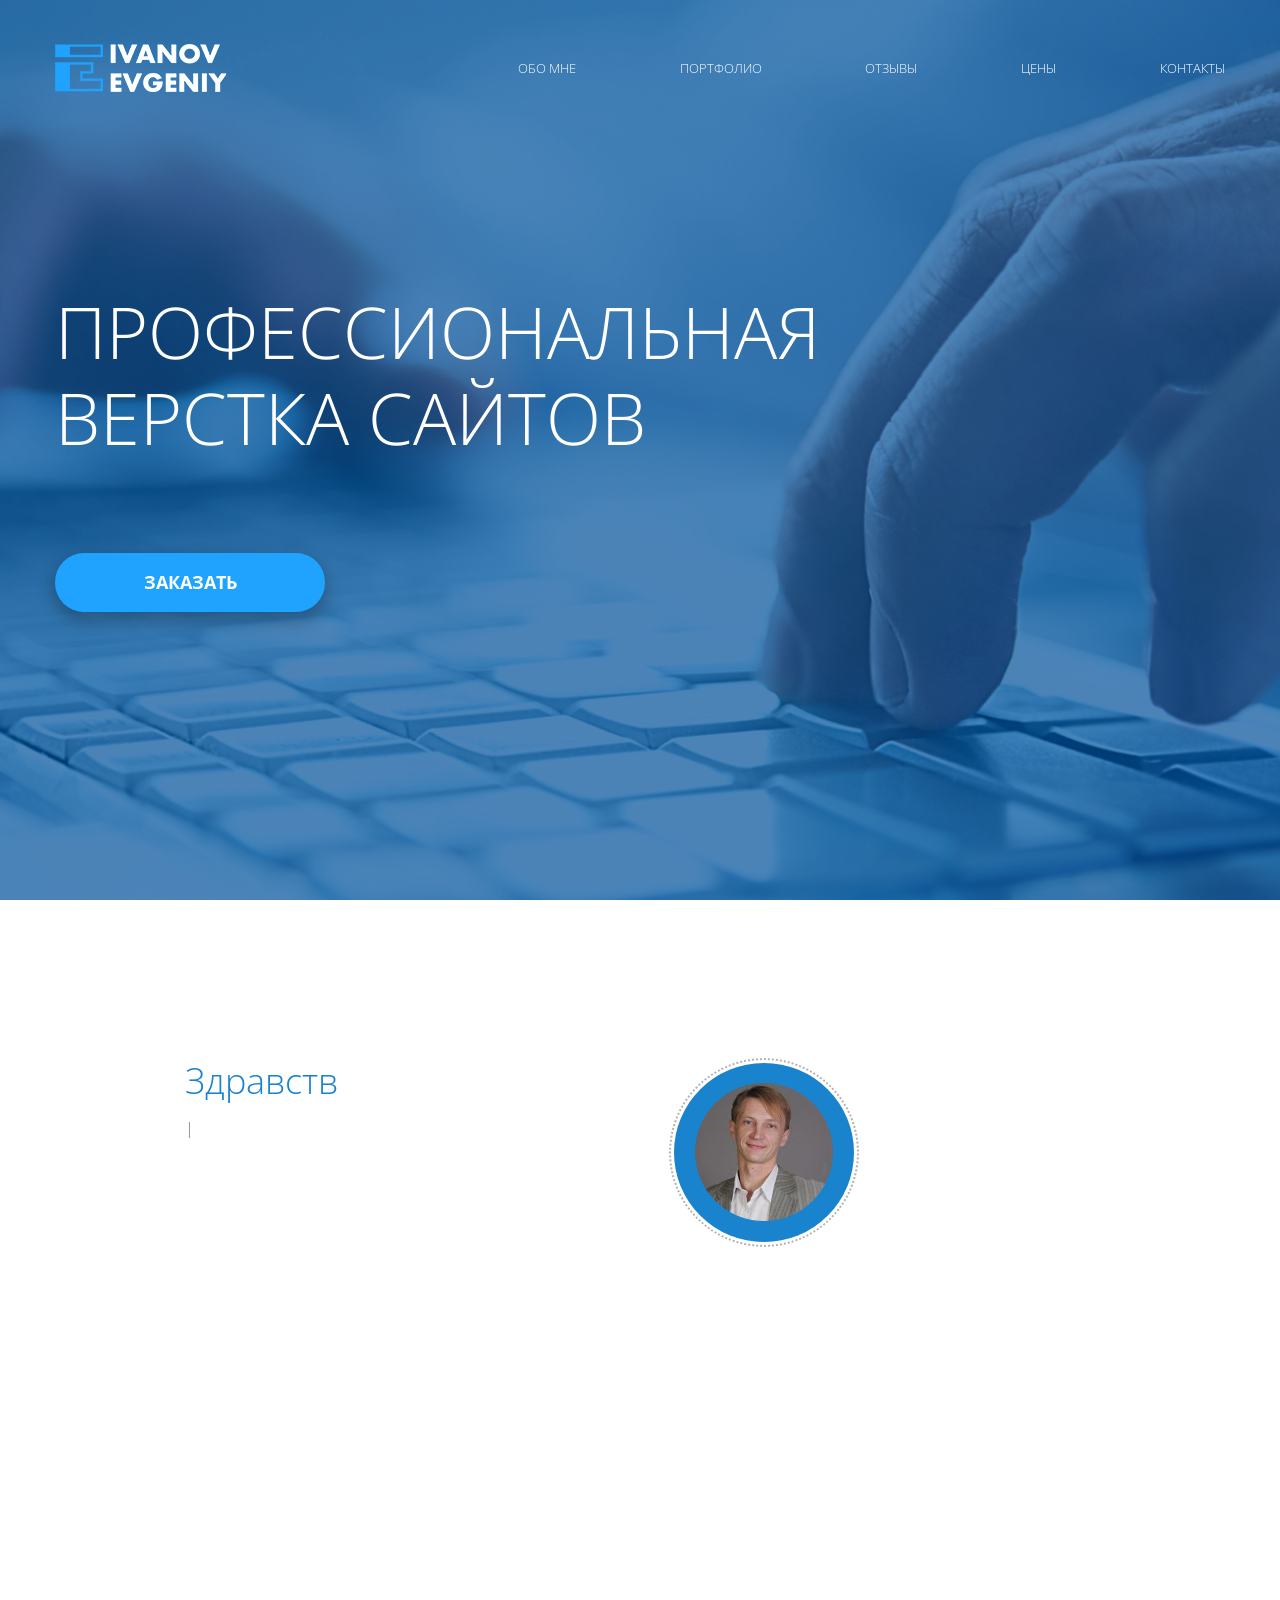
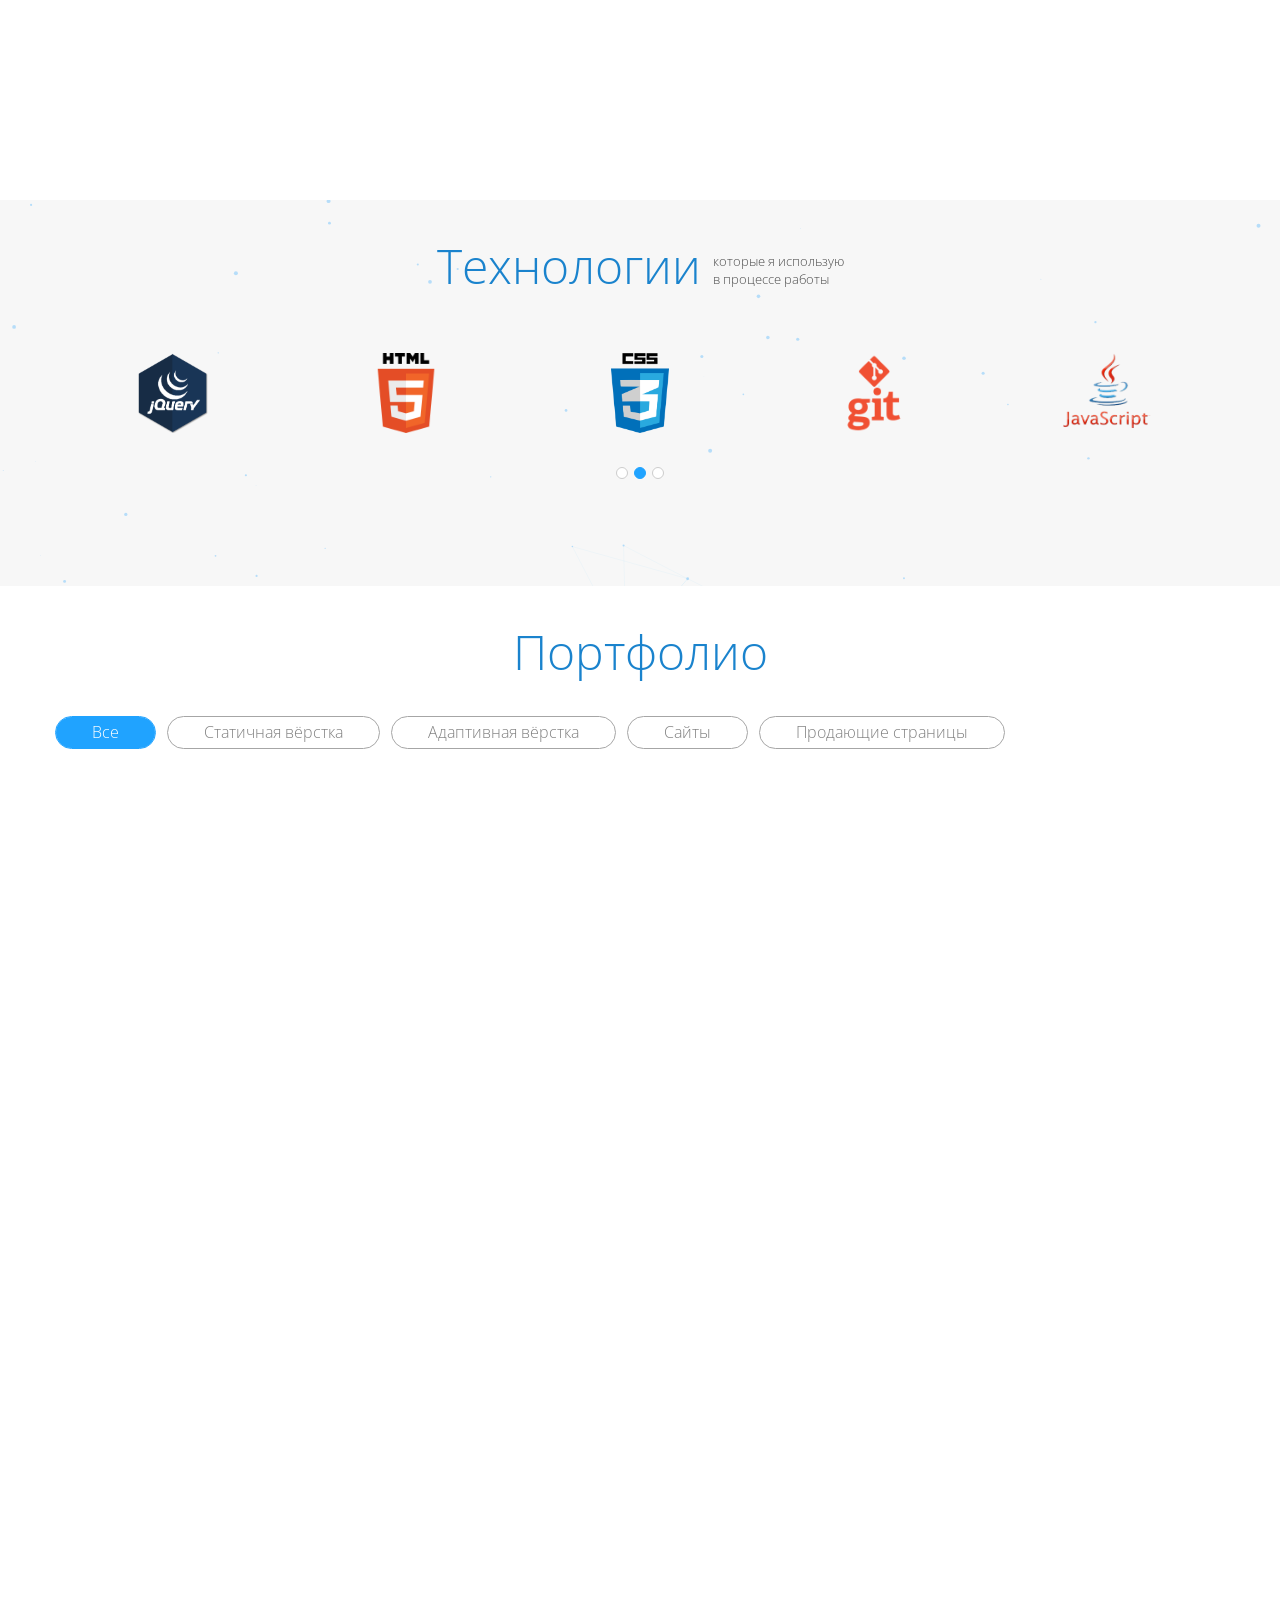
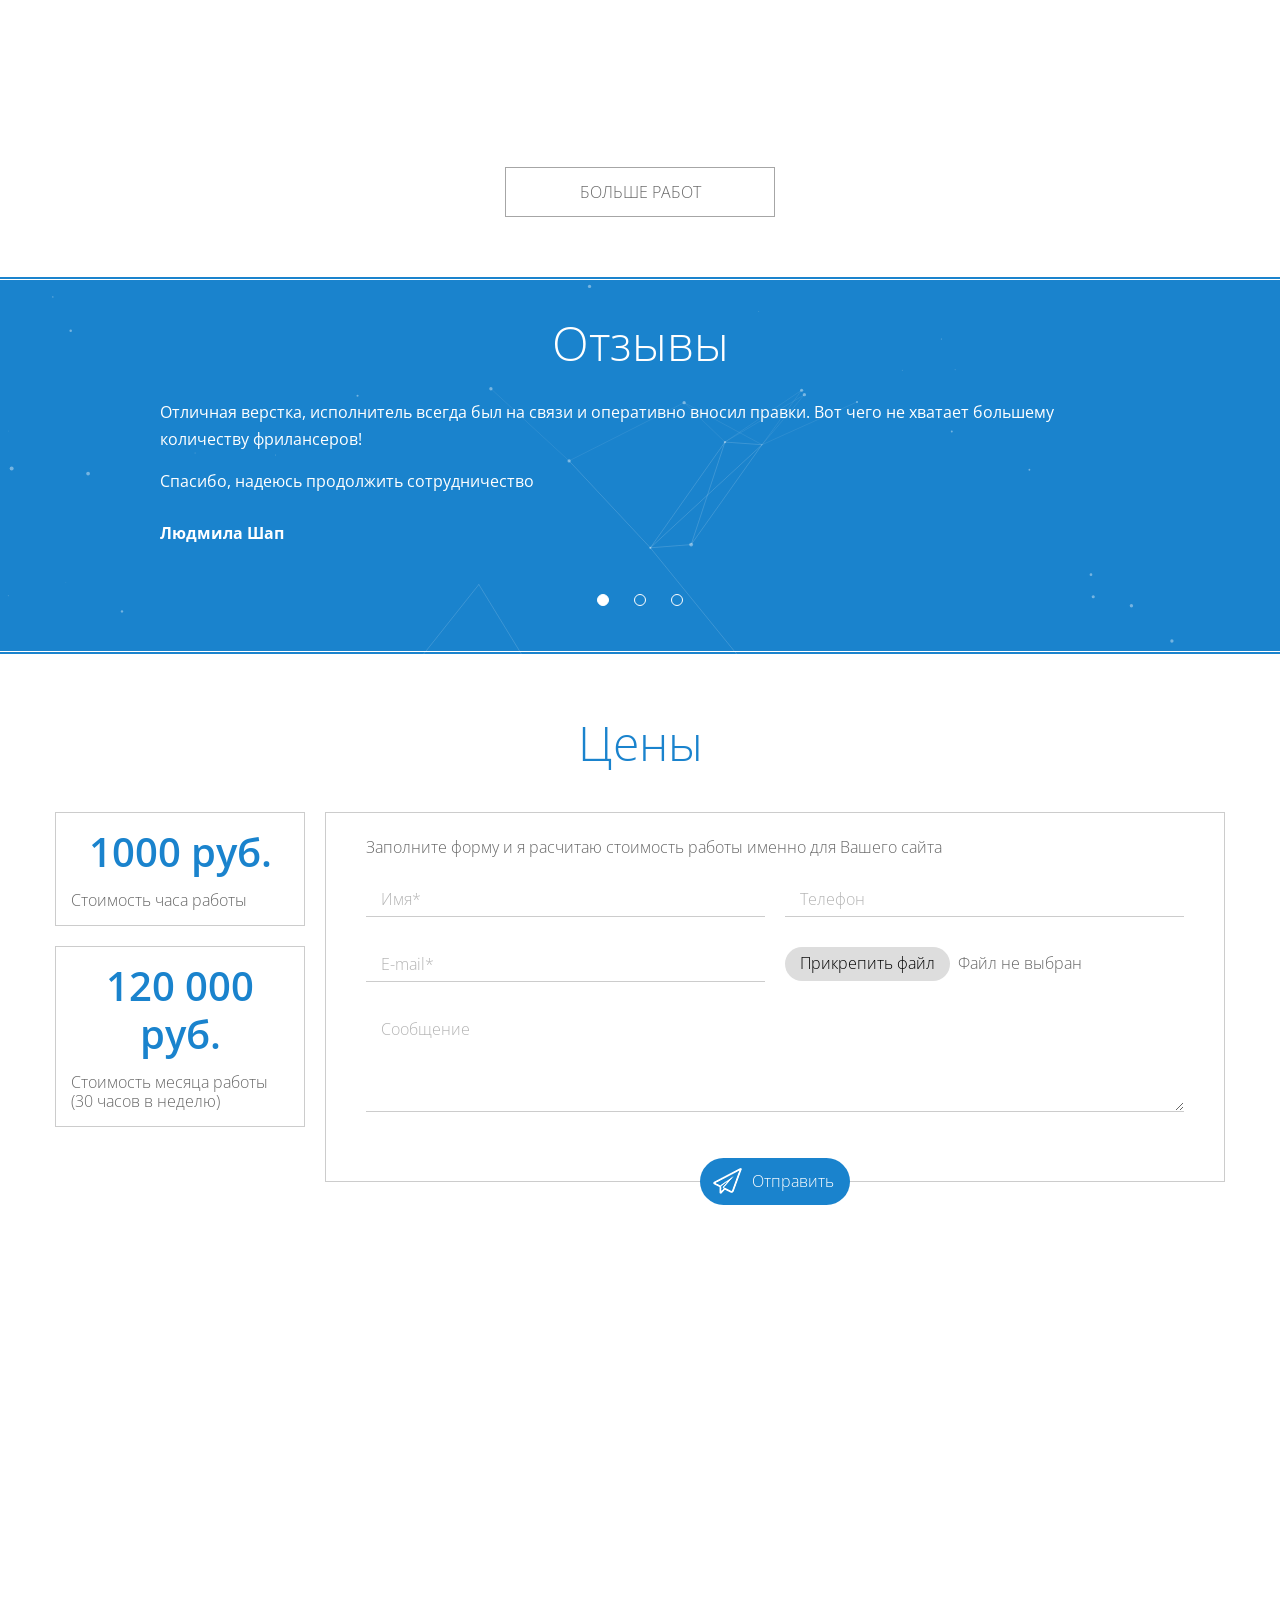
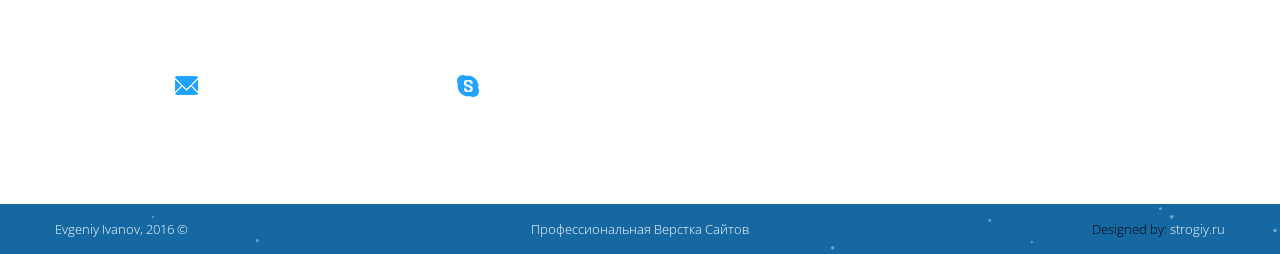
==== commit 82591a24: "freelancehunt meta" ====
--- a/index.html
+++ b/index.html
@@ -7,6 +7,7 @@
 	<meta name="description" content="Профессиональная верстка сайтов любой сложности" />
 	<!-- <meta name="viewport" content="width=device-width, initial-scale=1.0" /> -->
 	<meta name="viewport" content="width=1024" />
+	<meta name='freelancehunt' content='938b6c5462574c4' />
 
 	<link href="css/slick.css" rel="stylesheet" type="text/css" />
 	<link href="css/style.css" rel="stylesheet" type="text/css" />
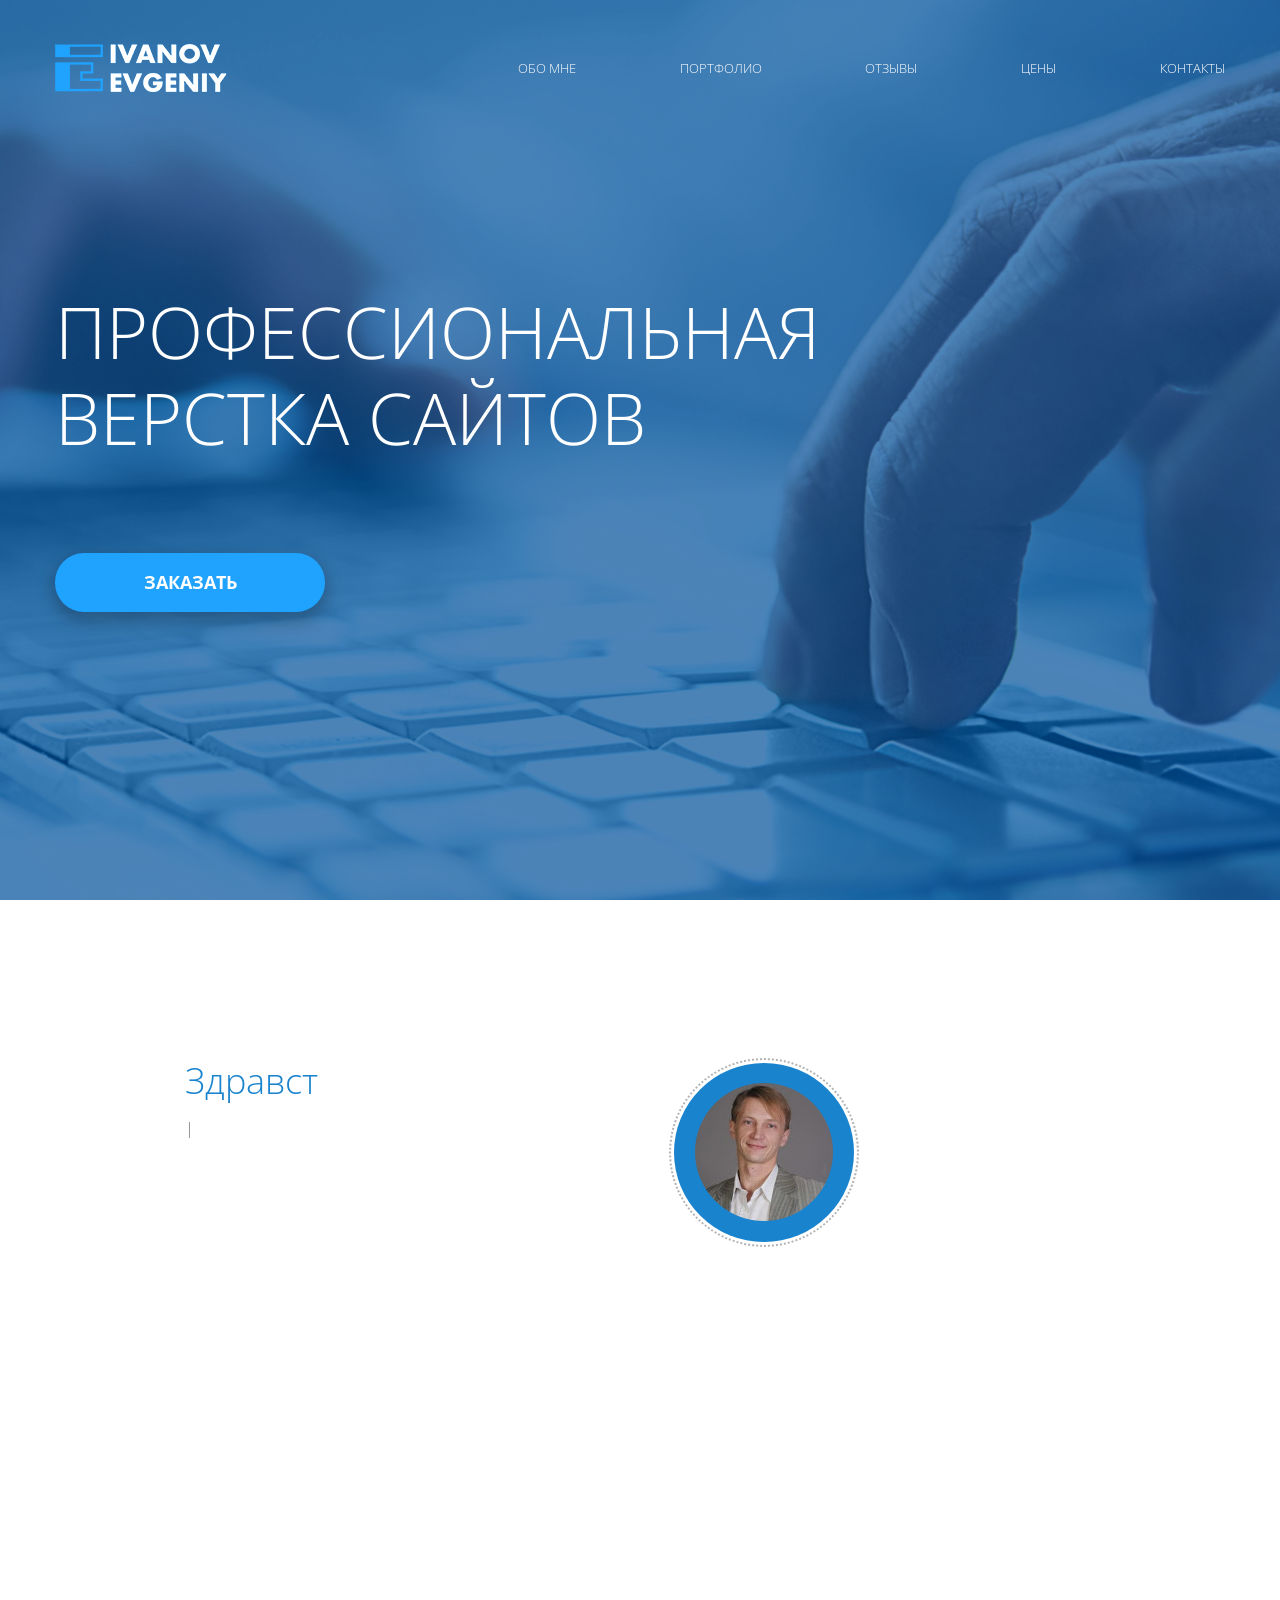
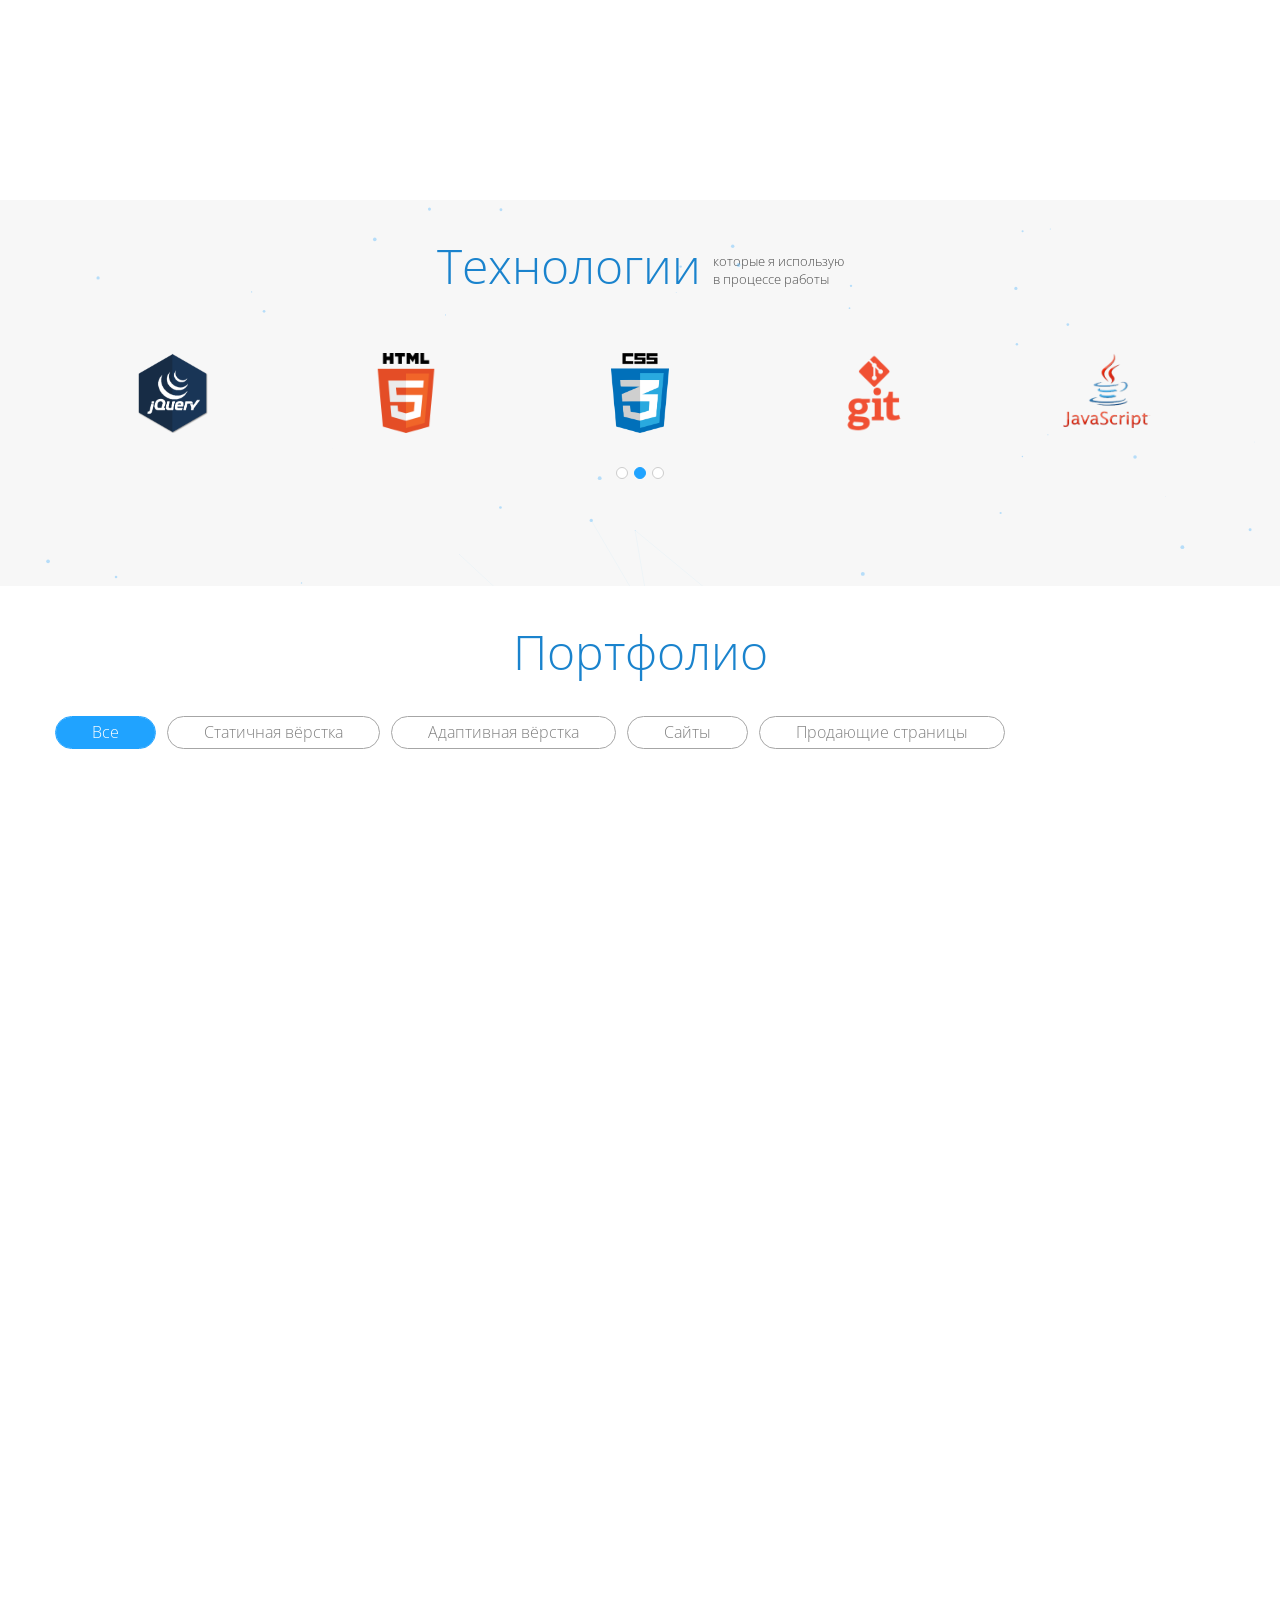
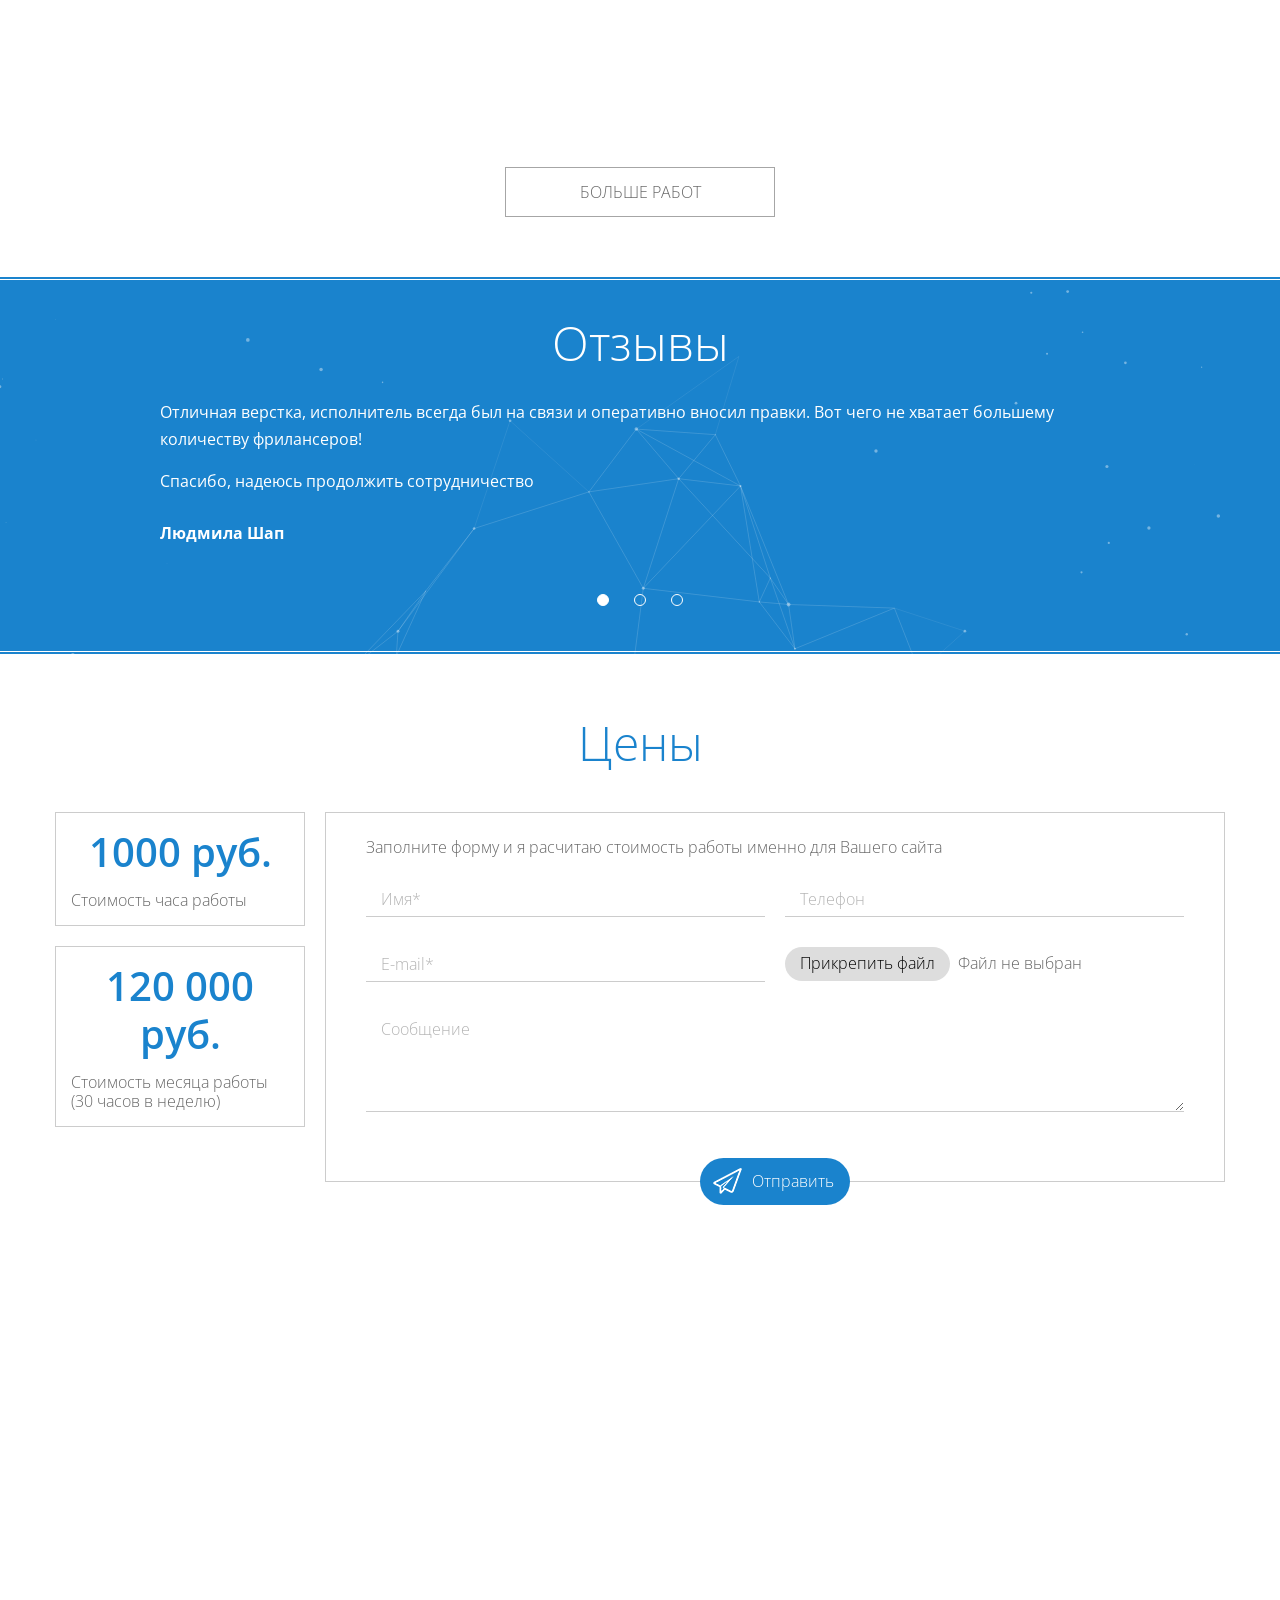
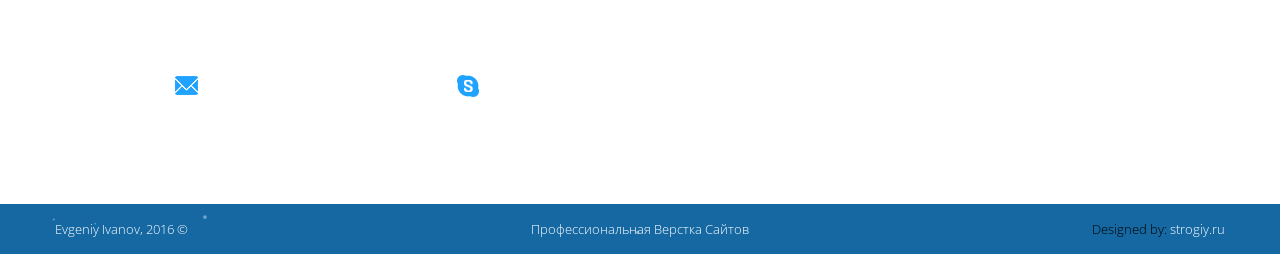
==== commit c14677b7: "freelancehunt meta del" ====
--- a/index.html
+++ b/index.html
@@ -7,7 +7,6 @@
 	<meta name="description" content="Профессиональная верстка сайтов любой сложности" />
 	<!-- <meta name="viewport" content="width=device-width, initial-scale=1.0" /> -->
 	<meta name="viewport" content="width=1024" />
-	<meta name='freelancehunt' content='938b6c5462574c4' />
 
 	<link href="css/slick.css" rel="stylesheet" type="text/css" />
 	<link href="css/style.css" rel="stylesheet" type="text/css" />
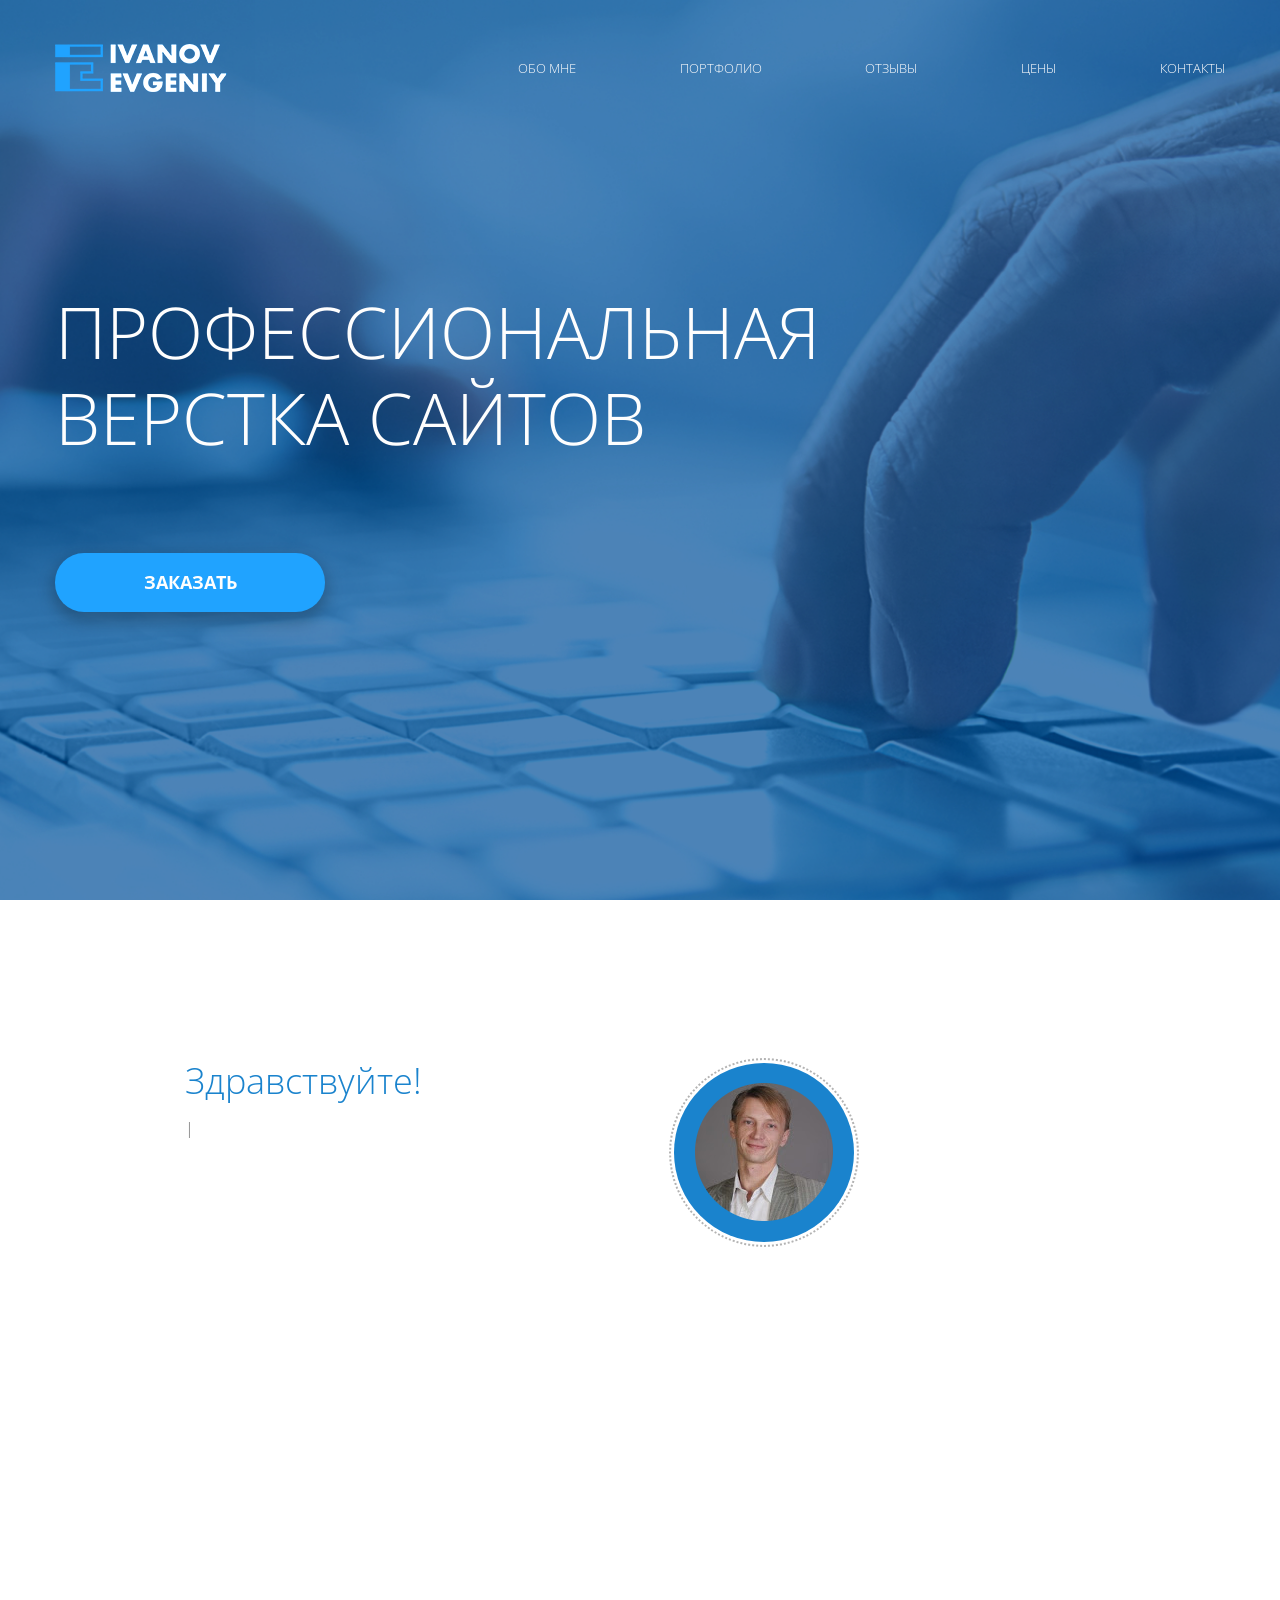
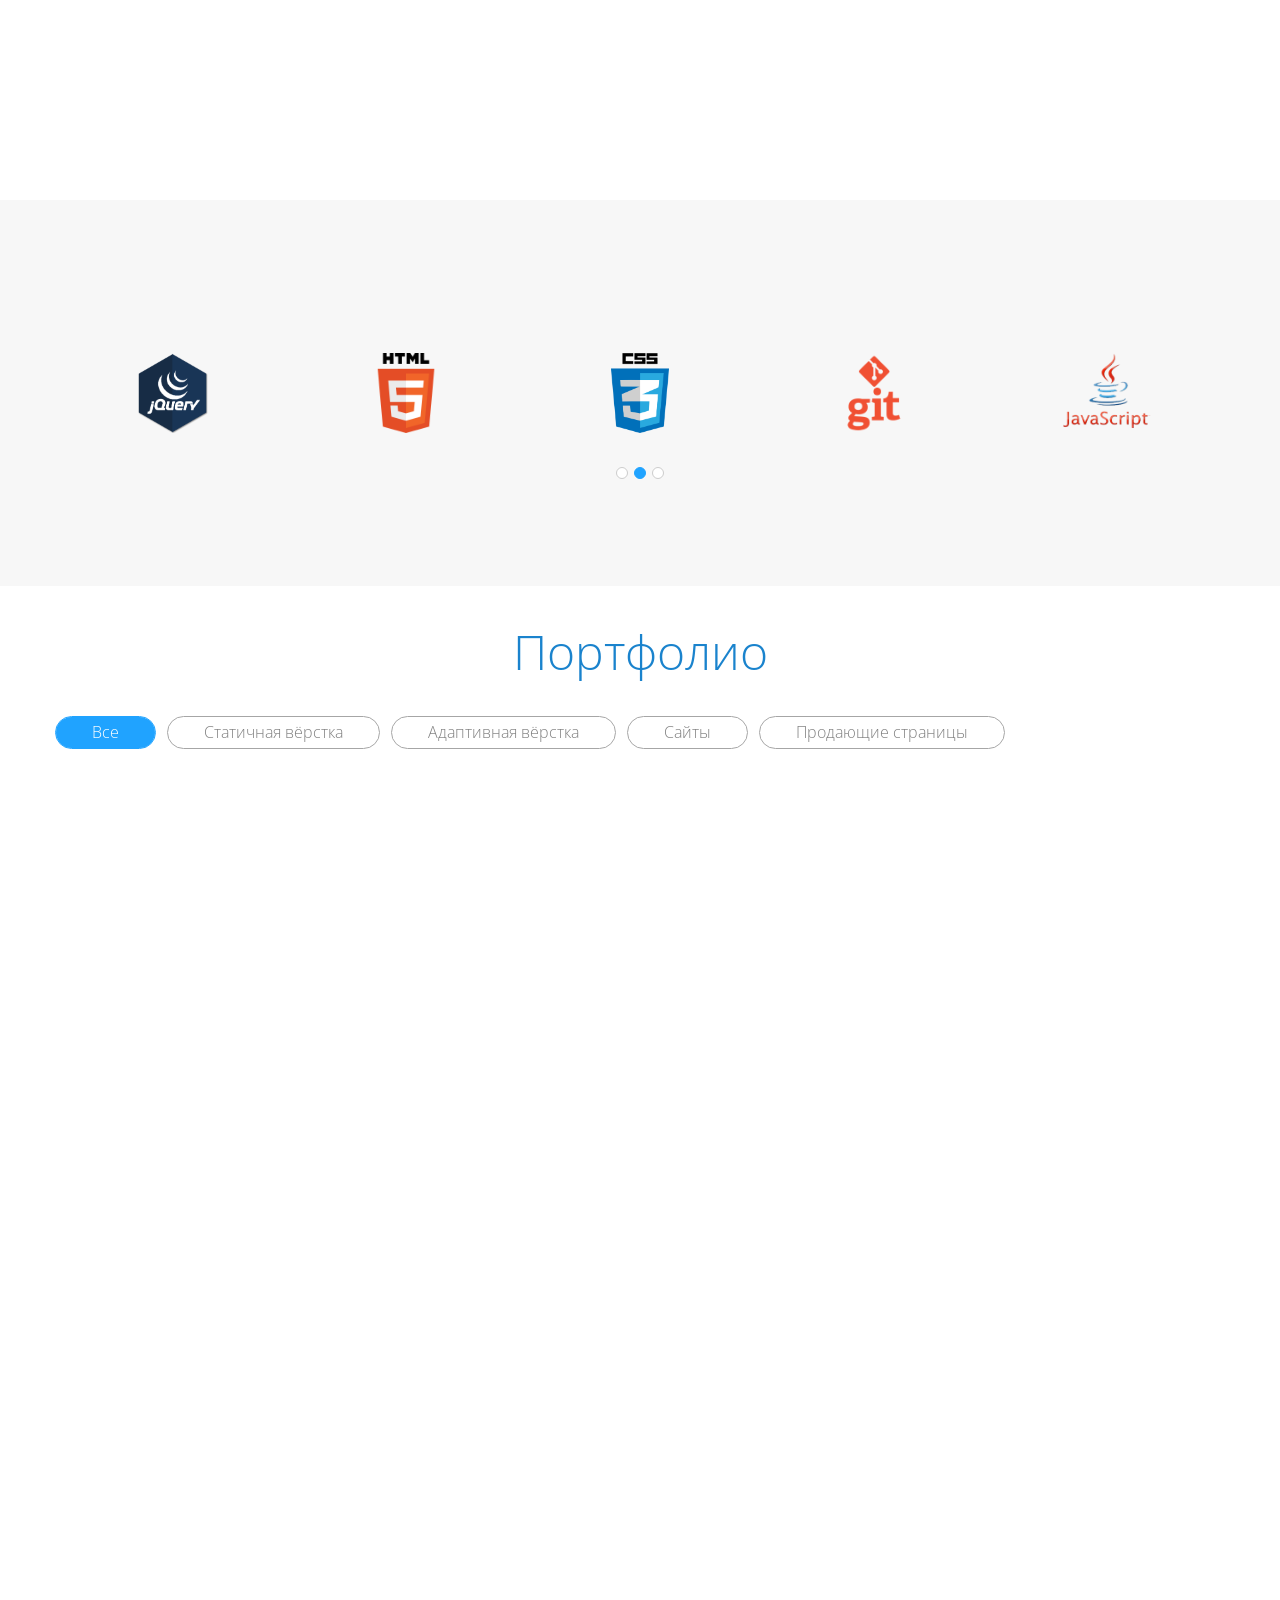
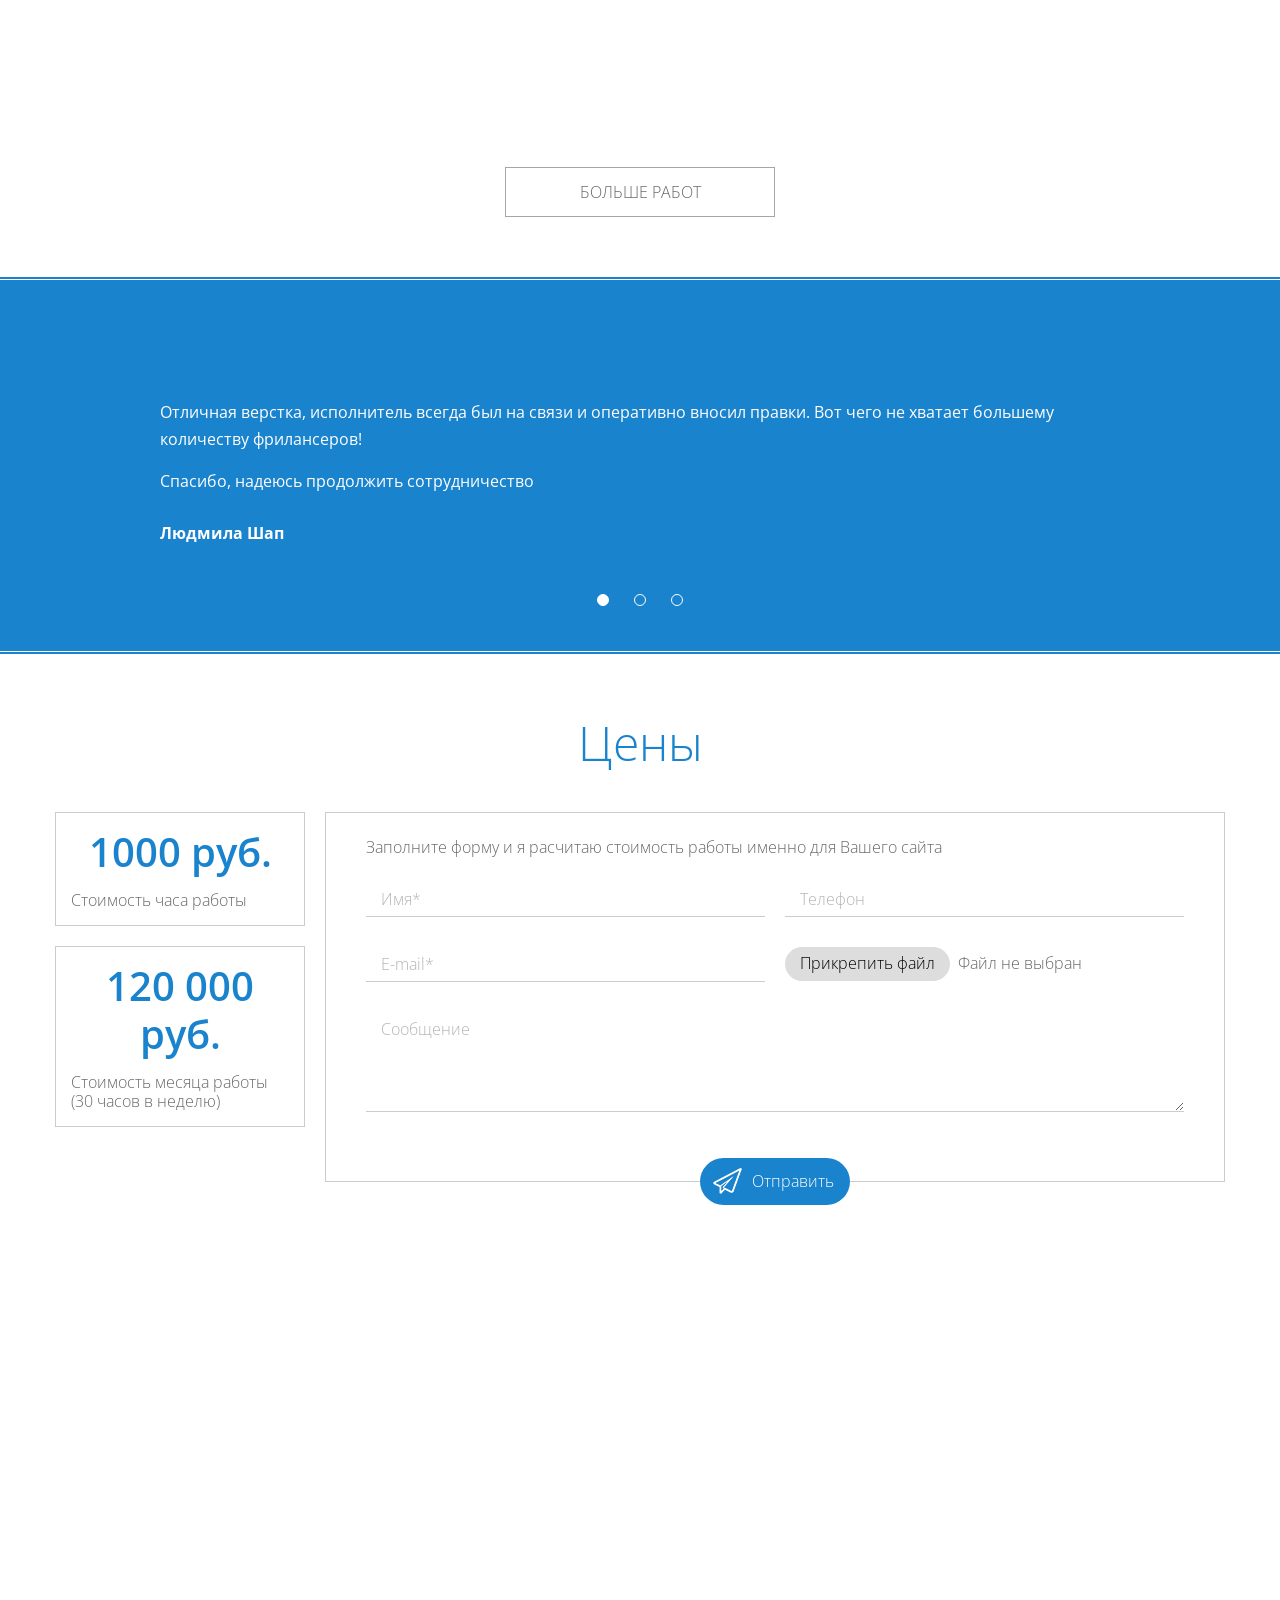
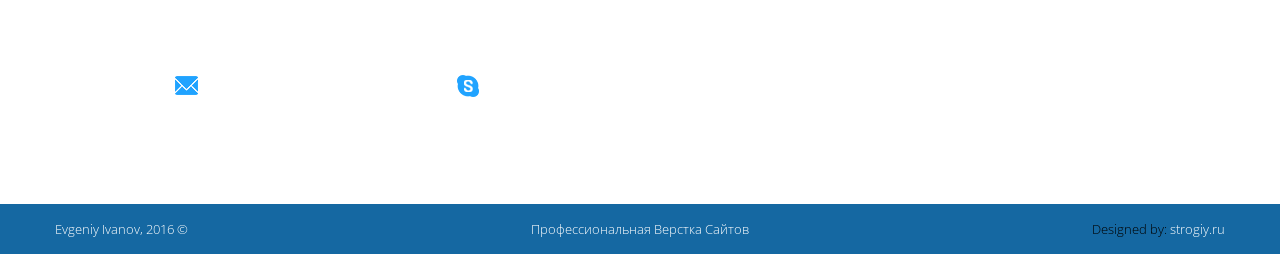
==== commit bae1e024: "Анимашки" ====
--- a/index.html
+++ b/index.html
@@ -119,7 +119,7 @@
 		<canvas class="bg_canvas"></canvas>
 		<div class="container_center">
 		
-			<h3 class="section_title">
+			<h3 class="section_title slideLeft">
 				Технологии
 				<span class="section_subtitle">которые я использую <br>в процессе работы</span>
 			</h3>
@@ -197,7 +197,7 @@
 	<section id="portfolio" class="portfolio">
 		<div class="container_center">
 		
-			<h3 class="section_title">Портфолио</h3>
+			<h3 class="section_title slideLeft">Портфолио</h3>
 
 			<div id="portfolio_filter" class="portfolio_filter">
 				<a href="all" class="portfolio_filter_link active">Все</a>
@@ -223,7 +223,7 @@
 		<canvas class="bg_canvas"></canvas>
 		<div class="container_center">
 		
-			<h3 class="section_title">Отзывы</h3>
+			<h3 class="section_title slideLeft">Отзывы</h3>
 
 			<div class="review_slider">
 				<div class="review_slider_item">
@@ -251,11 +251,11 @@
 	<section id="price" class="price">
 		<div class="container_center">
 		
-			<h3 class="section_title">Цены</h3>
+			<h3 class="section_title slideLeft">Цены</h3>
 
 			<!-- begin grid grid_pricing -->
 			<div class="grid grid_pricing">
-				<div class="grid__wrapper grid_pricing_first">
+				<div class="grid__wrapper grid_pricing_first slideLeft">
 					<div class="grid_pricing_item">
 						<div class="grid_pricing_title">1000 руб.</div>
 						<div class="grid_pricing_description">
@@ -268,13 +268,8 @@
 							Стоимость месяца работы (30 часов в неделю)
 						</div>
 					</div>
-
-					<!-- <div class="grid_pricing_attention">
-						*За правки и доработку "чужого" кода наценка 30%
-					</div> -->
-
-				</div>
-				<div class="grid__wrapper">
+				</div>
+				<div class="grid__wrapper slideRight">
 					<div class="grid_pricing_item grid_pricing_item_form">
 						<form class="form" id="" action="/">
 							<input type="hidden" name="subject" value="Заявка из блока Цены">
@@ -327,13 +322,13 @@
 	<section id="contact" class="contact">
 		<div class="container_center">
 		
-			<h3 class="section_title">Контакты</h3>
-
-			<div class="contact_text">Вы можете написать мне на электронную почту, <br>
+			<h3 class="section_title slideLeft">Контакты</h3>
+
+			<div class="contact_text slideRight">Вы можете написать мне на электронную почту, <br>
 			или связаться со мной через скайп <br>
 			с 9:00 до 18:00 по московскому времени</div>
 
-			<div class="contact_links">
+			<div class="contact_links slideLeft">
 				<a href="mailto: busforward@gmail.com" class="icon_mail">busforward@gmail.com</a>
 				<a href="skype: ivanov_ea" class="icon_skype">ivanov_ea</a>
 			</div>
--- a/css/style.css
+++ b/css/style.css
@@ -205,6 +205,2378 @@
 
 .tab-content > .active {
   display: block; }
+
+/*!
+ * animate.css -http://daneden.me/animate
+ * Version - 3.5.1
+ * Licensed under the MIT license - http://opensource.org/licenses/MIT
+ *
+ * Copyright (c) 2016 Daniel Eden
+ */
+.animated {
+  -webkit-animation-duration: 1s;
+  animation-duration: 1s;
+  -webkit-animation-fill-mode: both;
+  animation-fill-mode: both; }
+
+.animated.infinite {
+  -webkit-animation-iteration-count: infinite;
+  animation-iteration-count: infinite; }
+
+.animated.hinge {
+  -webkit-animation-duration: 2s;
+  animation-duration: 2s; }
+
+.animated.flipOutX,
+.animated.flipOutY,
+.animated.bounceIn,
+.animated.bounceOut {
+  -webkit-animation-duration: .75s;
+  animation-duration: .75s; }
+
+@-webkit-keyframes bounce {
+  from, 20%, 53%, 80%, to {
+    -webkit-animation-timing-function: cubic-bezier(0.215, 0.61, 0.355, 1);
+    animation-timing-function: cubic-bezier(0.215, 0.61, 0.355, 1);
+    -webkit-transform: translate3d(0, 0, 0);
+    transform: translate3d(0, 0, 0); }
+  40%, 43% {
+    -webkit-animation-timing-function: cubic-bezier(0.755, 0.05, 0.855, 0.06);
+    animation-timing-function: cubic-bezier(0.755, 0.05, 0.855, 0.06);
+    -webkit-transform: translate3d(0, -30px, 0);
+    transform: translate3d(0, -30px, 0); }
+  70% {
+    -webkit-animation-timing-function: cubic-bezier(0.755, 0.05, 0.855, 0.06);
+    animation-timing-function: cubic-bezier(0.755, 0.05, 0.855, 0.06);
+    -webkit-transform: translate3d(0, -15px, 0);
+    transform: translate3d(0, -15px, 0); }
+  90% {
+    -webkit-transform: translate3d(0, -4px, 0);
+    transform: translate3d(0, -4px, 0); } }
+
+@keyframes bounce {
+  from, 20%, 53%, 80%, to {
+    -webkit-animation-timing-function: cubic-bezier(0.215, 0.61, 0.355, 1);
+    animation-timing-function: cubic-bezier(0.215, 0.61, 0.355, 1);
+    -webkit-transform: translate3d(0, 0, 0);
+    transform: translate3d(0, 0, 0); }
+  40%, 43% {
+    -webkit-animation-timing-function: cubic-bezier(0.755, 0.05, 0.855, 0.06);
+    animation-timing-function: cubic-bezier(0.755, 0.05, 0.855, 0.06);
+    -webkit-transform: translate3d(0, -30px, 0);
+    transform: translate3d(0, -30px, 0); }
+  70% {
+    -webkit-animation-timing-function: cubic-bezier(0.755, 0.05, 0.855, 0.06);
+    animation-timing-function: cubic-bezier(0.755, 0.05, 0.855, 0.06);
+    -webkit-transform: translate3d(0, -15px, 0);
+    transform: translate3d(0, -15px, 0); }
+  90% {
+    -webkit-transform: translate3d(0, -4px, 0);
+    transform: translate3d(0, -4px, 0); } }
+
+.bounce {
+  -webkit-animation-name: bounce;
+  animation-name: bounce;
+  -webkit-transform-origin: center bottom;
+  transform-origin: center bottom; }
+
+@-webkit-keyframes flash {
+  from, 50%, to {
+    opacity: 1; }
+  25%, 75% {
+    opacity: 0; } }
+
+@keyframes flash {
+  from, 50%, to {
+    opacity: 1; }
+  25%, 75% {
+    opacity: 0; } }
+
+.flash {
+  -webkit-animation-name: flash;
+  animation-name: flash; }
+
+/* originally authored by Nick Pettit - https://github.com/nickpettit/glide */
+@-webkit-keyframes pulse {
+  from {
+    -webkit-transform: scale3d(1, 1, 1);
+    transform: scale3d(1, 1, 1); }
+  50% {
+    -webkit-transform: scale3d(1.05, 1.05, 1.05);
+    transform: scale3d(1.05, 1.05, 1.05); }
+  to {
+    -webkit-transform: scale3d(1, 1, 1);
+    transform: scale3d(1, 1, 1); } }
+
+@keyframes pulse {
+  from {
+    -webkit-transform: scale3d(1, 1, 1);
+    transform: scale3d(1, 1, 1); }
+  50% {
+    -webkit-transform: scale3d(1.05, 1.05, 1.05);
+    transform: scale3d(1.05, 1.05, 1.05); }
+  to {
+    -webkit-transform: scale3d(1, 1, 1);
+    transform: scale3d(1, 1, 1); } }
+
+.pulse {
+  -webkit-animation-name: pulse;
+  animation-name: pulse; }
+
+@-webkit-keyframes rubberBand {
+  from {
+    -webkit-transform: scale3d(1, 1, 1);
+    transform: scale3d(1, 1, 1); }
+  30% {
+    -webkit-transform: scale3d(1.25, 0.75, 1);
+    transform: scale3d(1.25, 0.75, 1); }
+  40% {
+    -webkit-transform: scale3d(0.75, 1.25, 1);
+    transform: scale3d(0.75, 1.25, 1); }
+  50% {
+    -webkit-transform: scale3d(1.15, 0.85, 1);
+    transform: scale3d(1.15, 0.85, 1); }
+  65% {
+    -webkit-transform: scale3d(0.95, 1.05, 1);
+    transform: scale3d(0.95, 1.05, 1); }
+  75% {
+    -webkit-transform: scale3d(1.05, 0.95, 1);
+    transform: scale3d(1.05, 0.95, 1); }
+  to {
+    -webkit-transform: scale3d(1, 1, 1);
+    transform: scale3d(1, 1, 1); } }
+
+@keyframes rubberBand {
+  from {
+    -webkit-transform: scale3d(1, 1, 1);
+    transform: scale3d(1, 1, 1); }
+  30% {
+    -webkit-transform: scale3d(1.25, 0.75, 1);
+    transform: scale3d(1.25, 0.75, 1); }
+  40% {
+    -webkit-transform: scale3d(0.75, 1.25, 1);
+    transform: scale3d(0.75, 1.25, 1); }
+  50% {
+    -webkit-transform: scale3d(1.15, 0.85, 1);
+    transform: scale3d(1.15, 0.85, 1); }
+  65% {
+    -webkit-transform: scale3d(0.95, 1.05, 1);
+    transform: scale3d(0.95, 1.05, 1); }
+  75% {
+    -webkit-transform: scale3d(1.05, 0.95, 1);
+    transform: scale3d(1.05, 0.95, 1); }
+  to {
+    -webkit-transform: scale3d(1, 1, 1);
+    transform: scale3d(1, 1, 1); } }
+
+.rubberBand {
+  -webkit-animation-name: rubberBand;
+  animation-name: rubberBand; }
+
+@-webkit-keyframes shake {
+  from, to {
+    -webkit-transform: translate3d(0, 0, 0);
+    transform: translate3d(0, 0, 0); }
+  10%, 30%, 50%, 70%, 90% {
+    -webkit-transform: translate3d(-10px, 0, 0);
+    transform: translate3d(-10px, 0, 0); }
+  20%, 40%, 60%, 80% {
+    -webkit-transform: translate3d(10px, 0, 0);
+    transform: translate3d(10px, 0, 0); } }
+
+@keyframes shake {
+  from, to {
+    -webkit-transform: translate3d(0, 0, 0);
+    transform: translate3d(0, 0, 0); }
+  10%, 30%, 50%, 70%, 90% {
+    -webkit-transform: translate3d(-10px, 0, 0);
+    transform: translate3d(-10px, 0, 0); }
+  20%, 40%, 60%, 80% {
+    -webkit-transform: translate3d(10px, 0, 0);
+    transform: translate3d(10px, 0, 0); } }
+
+.shake {
+  -webkit-animation-name: shake;
+  animation-name: shake; }
+
+@-webkit-keyframes headShake {
+  0% {
+    -webkit-transform: translateX(0);
+    transform: translateX(0); }
+  6.5% {
+    -webkit-transform: translateX(-6px) rotateY(-9deg);
+    transform: translateX(-6px) rotateY(-9deg); }
+  18.5% {
+    -webkit-transform: translateX(5px) rotateY(7deg);
+    transform: translateX(5px) rotateY(7deg); }
+  31.5% {
+    -webkit-transform: translateX(-3px) rotateY(-5deg);
+    transform: translateX(-3px) rotateY(-5deg); }
+  43.5% {
+    -webkit-transform: translateX(2px) rotateY(3deg);
+    transform: translateX(2px) rotateY(3deg); }
+  50% {
+    -webkit-transform: translateX(0);
+    transform: translateX(0); } }
+
+@keyframes headShake {
+  0% {
+    -webkit-transform: translateX(0);
+    transform: translateX(0); }
+  6.5% {
+    -webkit-transform: translateX(-6px) rotateY(-9deg);
+    transform: translateX(-6px) rotateY(-9deg); }
+  18.5% {
+    -webkit-transform: translateX(5px) rotateY(7deg);
+    transform: translateX(5px) rotateY(7deg); }
+  31.5% {
+    -webkit-transform: translateX(-3px) rotateY(-5deg);
+    transform: translateX(-3px) rotateY(-5deg); }
+  43.5% {
+    -webkit-transform: translateX(2px) rotateY(3deg);
+    transform: translateX(2px) rotateY(3deg); }
+  50% {
+    -webkit-transform: translateX(0);
+    transform: translateX(0); } }
+
+.headShake {
+  -webkit-animation-timing-function: ease-in-out;
+  animation-timing-function: ease-in-out;
+  -webkit-animation-name: headShake;
+  animation-name: headShake; }
+
+@-webkit-keyframes swing {
+  20% {
+    -webkit-transform: rotate3d(0, 0, 1, 15deg);
+    transform: rotate3d(0, 0, 1, 15deg); }
+  40% {
+    -webkit-transform: rotate3d(0, 0, 1, -10deg);
+    transform: rotate3d(0, 0, 1, -10deg); }
+  60% {
+    -webkit-transform: rotate3d(0, 0, 1, 5deg);
+    transform: rotate3d(0, 0, 1, 5deg); }
+  80% {
+    -webkit-transform: rotate3d(0, 0, 1, -5deg);
+    transform: rotate3d(0, 0, 1, -5deg); }
+  to {
+    -webkit-transform: rotate3d(0, 0, 1, 0deg);
+    transform: rotate3d(0, 0, 1, 0deg); } }
+
+@keyframes swing {
+  20% {
+    -webkit-transform: rotate3d(0, 0, 1, 15deg);
+    transform: rotate3d(0, 0, 1, 15deg); }
+  40% {
+    -webkit-transform: rotate3d(0, 0, 1, -10deg);
+    transform: rotate3d(0, 0, 1, -10deg); }
+  60% {
+    -webkit-transform: rotate3d(0, 0, 1, 5deg);
+    transform: rotate3d(0, 0, 1, 5deg); }
+  80% {
+    -webkit-transform: rotate3d(0, 0, 1, -5deg);
+    transform: rotate3d(0, 0, 1, -5deg); }
+  to {
+    -webkit-transform: rotate3d(0, 0, 1, 0deg);
+    transform: rotate3d(0, 0, 1, 0deg); } }
+
+.swing {
+  -webkit-transform-origin: top center;
+  transform-origin: top center;
+  -webkit-animation-name: swing;
+  animation-name: swing; }
+
+@-webkit-keyframes tada {
+  from {
+    -webkit-transform: scale3d(1, 1, 1);
+    transform: scale3d(1, 1, 1); }
+  10%, 20% {
+    -webkit-transform: scale3d(0.9, 0.9, 0.9) rotate3d(0, 0, 1, -3deg);
+    transform: scale3d(0.9, 0.9, 0.9) rotate3d(0, 0, 1, -3deg); }
+  30%, 50%, 70%, 90% {
+    -webkit-transform: scale3d(1.1, 1.1, 1.1) rotate3d(0, 0, 1, 3deg);
+    transform: scale3d(1.1, 1.1, 1.1) rotate3d(0, 0, 1, 3deg); }
+  40%, 60%, 80% {
+    -webkit-transform: scale3d(1.1, 1.1, 1.1) rotate3d(0, 0, 1, -3deg);
+    transform: scale3d(1.1, 1.1, 1.1) rotate3d(0, 0, 1, -3deg); }
+  to {
+    -webkit-transform: scale3d(1, 1, 1);
+    transform: scale3d(1, 1, 1); } }
+
+@keyframes tada {
+  from {
+    -webkit-transform: scale3d(1, 1, 1);
+    transform: scale3d(1, 1, 1); }
+  10%, 20% {
+    -webkit-transform: scale3d(0.9, 0.9, 0.9) rotate3d(0, 0, 1, -3deg);
+    transform: scale3d(0.9, 0.9, 0.9) rotate3d(0, 0, 1, -3deg); }
+  30%, 50%, 70%, 90% {
+    -webkit-transform: scale3d(1.1, 1.1, 1.1) rotate3d(0, 0, 1, 3deg);
+    transform: scale3d(1.1, 1.1, 1.1) rotate3d(0, 0, 1, 3deg); }
+  40%, 60%, 80% {
+    -webkit-transform: scale3d(1.1, 1.1, 1.1) rotate3d(0, 0, 1, -3deg);
+    transform: scale3d(1.1, 1.1, 1.1) rotate3d(0, 0, 1, -3deg); }
+  to {
+    -webkit-transform: scale3d(1, 1, 1);
+    transform: scale3d(1, 1, 1); } }
+
+.tada {
+  -webkit-animation-name: tada;
+  animation-name: tada; }
+
+/* originally authored by Nick Pettit - https://github.com/nickpettit/glide */
+@-webkit-keyframes wobble {
+  from {
+    -webkit-transform: none;
+    transform: none; }
+  15% {
+    -webkit-transform: translate3d(-25%, 0, 0) rotate3d(0, 0, 1, -5deg);
+    transform: translate3d(-25%, 0, 0) rotate3d(0, 0, 1, -5deg); }
+  30% {
+    -webkit-transform: translate3d(20%, 0, 0) rotate3d(0, 0, 1, 3deg);
+    transform: translate3d(20%, 0, 0) rotate3d(0, 0, 1, 3deg); }
+  45% {
+    -webkit-transform: translate3d(-15%, 0, 0) rotate3d(0, 0, 1, -3deg);
+    transform: translate3d(-15%, 0, 0) rotate3d(0, 0, 1, -3deg); }
+  60% {
+    -webkit-transform: translate3d(10%, 0, 0) rotate3d(0, 0, 1, 2deg);
+    transform: translate3d(10%, 0, 0) rotate3d(0, 0, 1, 2deg); }
+  75% {
+    -webkit-transform: translate3d(-5%, 0, 0) rotate3d(0, 0, 1, -1deg);
+    transform: translate3d(-5%, 0, 0) rotate3d(0, 0, 1, -1deg); }
+  to {
+    -webkit-transform: none;
+    transform: none; } }
+
+@keyframes wobble {
+  from {
+    -webkit-transform: none;
+    transform: none; }
+  15% {
+    -webkit-transform: translate3d(-25%, 0, 0) rotate3d(0, 0, 1, -5deg);
+    transform: translate3d(-25%, 0, 0) rotate3d(0, 0, 1, -5deg); }
+  30% {
+    -webkit-transform: translate3d(20%, 0, 0) rotate3d(0, 0, 1, 3deg);
+    transform: translate3d(20%, 0, 0) rotate3d(0, 0, 1, 3deg); }
+  45% {
+    -webkit-transform: translate3d(-15%, 0, 0) rotate3d(0, 0, 1, -3deg);
+    transform: translate3d(-15%, 0, 0) rotate3d(0, 0, 1, -3deg); }
+  60% {
+    -webkit-transform: translate3d(10%, 0, 0) rotate3d(0, 0, 1, 2deg);
+    transform: translate3d(10%, 0, 0) rotate3d(0, 0, 1, 2deg); }
+  75% {
+    -webkit-transform: translate3d(-5%, 0, 0) rotate3d(0, 0, 1, -1deg);
+    transform: translate3d(-5%, 0, 0) rotate3d(0, 0, 1, -1deg); }
+  to {
+    -webkit-transform: none;
+    transform: none; } }
+
+.wobble {
+  -webkit-animation-name: wobble;
+  animation-name: wobble; }
+
+@-webkit-keyframes jello {
+  from, 11.1%, to {
+    -webkit-transform: none;
+    transform: none; }
+  22.2% {
+    -webkit-transform: skewX(-12.5deg) skewY(-12.5deg);
+    transform: skewX(-12.5deg) skewY(-12.5deg); }
+  33.3% {
+    -webkit-transform: skewX(6.25deg) skewY(6.25deg);
+    transform: skewX(6.25deg) skewY(6.25deg); }
+  44.4% {
+    -webkit-transform: skewX(-3.125deg) skewY(-3.125deg);
+    transform: skewX(-3.125deg) skewY(-3.125deg); }
+  55.5% {
+    -webkit-transform: skewX(1.5625deg) skewY(1.5625deg);
+    transform: skewX(1.5625deg) skewY(1.5625deg); }
+  66.6% {
+    -webkit-transform: skewX(-0.78125deg) skewY(-0.78125deg);
+    transform: skewX(-0.78125deg) skewY(-0.78125deg); }
+  77.7% {
+    -webkit-transform: skewX(0.39062deg) skewY(0.39062deg);
+    transform: skewX(0.39062deg) skewY(0.39062deg); }
+  88.8% {
+    -webkit-transform: skewX(-0.19531deg) skewY(-0.19531deg);
+    transform: skewX(-0.19531deg) skewY(-0.19531deg); } }
+
+@keyframes jello {
+  from, 11.1%, to {
+    -webkit-transform: none;
+    transform: none; }
+  22.2% {
+    -webkit-transform: skewX(-12.5deg) skewY(-12.5deg);
+    transform: skewX(-12.5deg) skewY(-12.5deg); }
+  33.3% {
+    -webkit-transform: skewX(6.25deg) skewY(6.25deg);
+    transform: skewX(6.25deg) skewY(6.25deg); }
+  44.4% {
+    -webkit-transform: skewX(-3.125deg) skewY(-3.125deg);
+    transform: skewX(-3.125deg) skewY(-3.125deg); }
+  55.5% {
+    -webkit-transform: skewX(1.5625deg) skewY(1.5625deg);
+    transform: skewX(1.5625deg) skewY(1.5625deg); }
+  66.6% {
+    -webkit-transform: skewX(-0.78125deg) skewY(-0.78125deg);
+    transform: skewX(-0.78125deg) skewY(-0.78125deg); }
+  77.7% {
+    -webkit-transform: skewX(0.39062deg) skewY(0.39062deg);
+    transform: skewX(0.39062deg) skewY(0.39062deg); }
+  88.8% {
+    -webkit-transform: skewX(-0.19531deg) skewY(-0.19531deg);
+    transform: skewX(-0.19531deg) skewY(-0.19531deg); } }
+
+.jello {
+  -webkit-animation-name: jello;
+  animation-name: jello;
+  -webkit-transform-origin: center;
+  transform-origin: center; }
+
+@-webkit-keyframes bounceIn {
+  from, 20%, 40%, 60%, 80%, to {
+    -webkit-animation-timing-function: cubic-bezier(0.215, 0.61, 0.355, 1);
+    animation-timing-function: cubic-bezier(0.215, 0.61, 0.355, 1); }
+  0% {
+    opacity: 0;
+    -webkit-transform: scale3d(0.3, 0.3, 0.3);
+    transform: scale3d(0.3, 0.3, 0.3); }
+  20% {
+    -webkit-transform: scale3d(1.1, 1.1, 1.1);
+    transform: scale3d(1.1, 1.1, 1.1); }
+  40% {
+    -webkit-transform: scale3d(0.9, 0.9, 0.9);
+    transform: scale3d(0.9, 0.9, 0.9); }
+  60% {
+    opacity: 1;
+    -webkit-transform: scale3d(1.03, 1.03, 1.03);
+    transform: scale3d(1.03, 1.03, 1.03); }
+  80% {
+    -webkit-transform: scale3d(0.97, 0.97, 0.97);
+    transform: scale3d(0.97, 0.97, 0.97); }
+  to {
+    opacity: 1;
+    -webkit-transform: scale3d(1, 1, 1);
+    transform: scale3d(1, 1, 1); } }
+
+@keyframes bounceIn {
+  from, 20%, 40%, 60%, 80%, to {
+    -webkit-animation-timing-function: cubic-bezier(0.215, 0.61, 0.355, 1);
+    animation-timing-function: cubic-bezier(0.215, 0.61, 0.355, 1); }
+  0% {
+    opacity: 0;
+    -webkit-transform: scale3d(0.3, 0.3, 0.3);
+    transform: scale3d(0.3, 0.3, 0.3); }
+  20% {
+    -webkit-transform: scale3d(1.1, 1.1, 1.1);
+    transform: scale3d(1.1, 1.1, 1.1); }
+  40% {
+    -webkit-transform: scale3d(0.9, 0.9, 0.9);
+    transform: scale3d(0.9, 0.9, 0.9); }
+  60% {
+    opacity: 1;
+    -webkit-transform: scale3d(1.03, 1.03, 1.03);
+    transform: scale3d(1.03, 1.03, 1.03); }
+  80% {
+    -webkit-transform: scale3d(0.97, 0.97, 0.97);
+    transform: scale3d(0.97, 0.97, 0.97); }
+  to {
+    opacity: 1;
+    -webkit-transform: scale3d(1, 1, 1);
+    transform: scale3d(1, 1, 1); } }
+
+.bounceIn {
+  -webkit-animation-name: bounceIn;
+  animation-name: bounceIn; }
+
+@-webkit-keyframes bounceInDown {
+  from, 60%, 75%, 90%, to {
+    -webkit-animation-timing-function: cubic-bezier(0.215, 0.61, 0.355, 1);
+    animation-timing-function: cubic-bezier(0.215, 0.61, 0.355, 1); }
+  0% {
+    opacity: 0;
+    -webkit-transform: translate3d(0, -3000px, 0);
+    transform: translate3d(0, -3000px, 0); }
+  60% {
+    opacity: 1;
+    -webkit-transform: translate3d(0, 25px, 0);
+    transform: translate3d(0, 25px, 0); }
+  75% {
+    -webkit-transform: translate3d(0, -10px, 0);
+    transform: translate3d(0, -10px, 0); }
+  90% {
+    -webkit-transform: translate3d(0, 5px, 0);
+    transform: translate3d(0, 5px, 0); }
+  to {
+    -webkit-transform: none;
+    transform: none; } }
+
+@keyframes bounceInDown {
+  from, 60%, 75%, 90%, to {
+    -webkit-animation-timing-function: cubic-bezier(0.215, 0.61, 0.355, 1);
+    animation-timing-function: cubic-bezier(0.215, 0.61, 0.355, 1); }
+  0% {
+    opacity: 0;
+    -webkit-transform: translate3d(0, -3000px, 0);
+    transform: translate3d(0, -3000px, 0); }
+  60% {
+    opacity: 1;
+    -webkit-transform: translate3d(0, 25px, 0);
+    transform: translate3d(0, 25px, 0); }
+  75% {
+    -webkit-transform: translate3d(0, -10px, 0);
+    transform: translate3d(0, -10px, 0); }
+  90% {
+    -webkit-transform: translate3d(0, 5px, 0);
+    transform: translate3d(0, 5px, 0); }
+  to {
+    -webkit-transform: none;
+    transform: none; } }
+
+.bounceInDown {
+  -webkit-animation-name: bounceInDown;
+  animation-name: bounceInDown; }
+
+@-webkit-keyframes bounceInLeft {
+  from, 60%, 75%, 90%, to {
+    -webkit-animation-timing-function: cubic-bezier(0.215, 0.61, 0.355, 1);
+    animation-timing-function: cubic-bezier(0.215, 0.61, 0.355, 1); }
+  0% {
+    opacity: 0;
+    -webkit-transform: translate3d(-3000px, 0, 0);
+    transform: translate3d(-3000px, 0, 0); }
+  60% {
+    opacity: 1;
+    -webkit-transform: translate3d(25px, 0, 0);
+    transform: translate3d(25px, 0, 0); }
+  75% {
+    -webkit-transform: translate3d(-10px, 0, 0);
+    transform: translate3d(-10px, 0, 0); }
+  90% {
+    -webkit-transform: translate3d(5px, 0, 0);
+    transform: translate3d(5px, 0, 0); }
+  to {
+    -webkit-transform: none;
+    transform: none; } }
+
+@keyframes bounceInLeft {
+  from, 60%, 75%, 90%, to {
+    -webkit-animation-timing-function: cubic-bezier(0.215, 0.61, 0.355, 1);
+    animation-timing-function: cubic-bezier(0.215, 0.61, 0.355, 1); }
+  0% {
+    opacity: 0;
+    -webkit-transform: translate3d(-3000px, 0, 0);
+    transform: translate3d(-3000px, 0, 0); }
+  60% {
+    opacity: 1;
+    -webkit-transform: translate3d(25px, 0, 0);
+    transform: translate3d(25px, 0, 0); }
+  75% {
+    -webkit-transform: translate3d(-10px, 0, 0);
+    transform: translate3d(-10px, 0, 0); }
+  90% {
+    -webkit-transform: translate3d(5px, 0, 0);
+    transform: translate3d(5px, 0, 0); }
+  to {
+    -webkit-transform: none;
+    transform: none; } }
+
+.bounceInLeft {
+  -webkit-animation-name: bounceInLeft;
+  animation-name: bounceInLeft; }
+
+@-webkit-keyframes bounceInRight {
+  from, 60%, 75%, 90%, to {
+    -webkit-animation-timing-function: cubic-bezier(0.215, 0.61, 0.355, 1);
+    animation-timing-function: cubic-bezier(0.215, 0.61, 0.355, 1); }
+  from {
+    opacity: 0;
+    -webkit-transform: translate3d(3000px, 0, 0);
+    transform: translate3d(3000px, 0, 0); }
+  60% {
+    opacity: 1;
+    -webkit-transform: translate3d(-25px, 0, 0);
+    transform: translate3d(-25px, 0, 0); }
+  75% {
+    -webkit-transform: translate3d(10px, 0, 0);
+    transform: translate3d(10px, 0, 0); }
+  90% {
+    -webkit-transform: translate3d(-5px, 0, 0);
+    transform: translate3d(-5px, 0, 0); }
+  to {
+    -webkit-transform: none;
+    transform: none; } }
+
+@keyframes bounceInRight {
+  from, 60%, 75%, 90%, to {
+    -webkit-animation-timing-function: cubic-bezier(0.215, 0.61, 0.355, 1);
+    animation-timing-function: cubic-bezier(0.215, 0.61, 0.355, 1); }
+  from {
+    opacity: 0;
+    -webkit-transform: translate3d(3000px, 0, 0);
+    transform: translate3d(3000px, 0, 0); }
+  60% {
+    opacity: 1;
+    -webkit-transform: translate3d(-25px, 0, 0);
+    transform: translate3d(-25px, 0, 0); }
+  75% {
+    -webkit-transform: translate3d(10px, 0, 0);
+    transform: translate3d(10px, 0, 0); }
+  90% {
+    -webkit-transform: translate3d(-5px, 0, 0);
+    transform: translate3d(-5px, 0, 0); }
+  to {
+    -webkit-transform: none;
+    transform: none; } }
+
+.bounceInRight {
+  -webkit-animation-name: bounceInRight;
+  animation-name: bounceInRight; }
+
+@-webkit-keyframes bounceInUp {
+  from, 60%, 75%, 90%, to {
+    -webkit-animation-timing-function: cubic-bezier(0.215, 0.61, 0.355, 1);
+    animation-timing-function: cubic-bezier(0.215, 0.61, 0.355, 1); }
+  from {
+    opacity: 0;
+    -webkit-transform: translate3d(0, 3000px, 0);
+    transform: translate3d(0, 3000px, 0); }
+  60% {
+    opacity: 1;
+    -webkit-transform: translate3d(0, -20px, 0);
+    transform: translate3d(0, -20px, 0); }
+  75% {
+    -webkit-transform: translate3d(0, 10px, 0);
+    transform: translate3d(0, 10px, 0); }
+  90% {
+    -webkit-transform: translate3d(0, -5px, 0);
+    transform: translate3d(0, -5px, 0); }
+  to {
+    -webkit-transform: translate3d(0, 0, 0);
+    transform: translate3d(0, 0, 0); } }
+
+@keyframes bounceInUp {
+  from, 60%, 75%, 90%, to {
+    -webkit-animation-timing-function: cubic-bezier(0.215, 0.61, 0.355, 1);
+    animation-timing-function: cubic-bezier(0.215, 0.61, 0.355, 1); }
+  from {
+    opacity: 0;
+    -webkit-transform: translate3d(0, 3000px, 0);
+    transform: translate3d(0, 3000px, 0); }
+  60% {
+    opacity: 1;
+    -webkit-transform: translate3d(0, -20px, 0);
+    transform: translate3d(0, -20px, 0); }
+  75% {
+    -webkit-transform: translate3d(0, 10px, 0);
+    transform: translate3d(0, 10px, 0); }
+  90% {
+    -webkit-transform: translate3d(0, -5px, 0);
+    transform: translate3d(0, -5px, 0); }
+  to {
+    -webkit-transform: translate3d(0, 0, 0);
+    transform: translate3d(0, 0, 0); } }
+
+.bounceInUp {
+  -webkit-animation-name: bounceInUp;
+  animation-name: bounceInUp; }
+
+@-webkit-keyframes bounceOut {
+  20% {
+    -webkit-transform: scale3d(0.9, 0.9, 0.9);
+    transform: scale3d(0.9, 0.9, 0.9); }
+  50%, 55% {
+    opacity: 1;
+    -webkit-transform: scale3d(1.1, 1.1, 1.1);
+    transform: scale3d(1.1, 1.1, 1.1); }
+  to {
+    opacity: 0;
+    -webkit-transform: scale3d(0.3, 0.3, 0.3);
+    transform: scale3d(0.3, 0.3, 0.3); } }
+
+@keyframes bounceOut {
+  20% {
+    -webkit-transform: scale3d(0.9, 0.9, 0.9);
+    transform: scale3d(0.9, 0.9, 0.9); }
+  50%, 55% {
+    opacity: 1;
+    -webkit-transform: scale3d(1.1, 1.1, 1.1);
+    transform: scale3d(1.1, 1.1, 1.1); }
+  to {
+    opacity: 0;
+    -webkit-transform: scale3d(0.3, 0.3, 0.3);
+    transform: scale3d(0.3, 0.3, 0.3); } }
+
+.bounceOut {
+  -webkit-animation-name: bounceOut;
+  animation-name: bounceOut; }
+
+@-webkit-keyframes bounceOutDown {
+  20% {
+    -webkit-transform: translate3d(0, 10px, 0);
+    transform: translate3d(0, 10px, 0); }
+  40%, 45% {
+    opacity: 1;
+    -webkit-transform: translate3d(0, -20px, 0);
+    transform: translate3d(0, -20px, 0); }
+  to {
+    opacity: 0;
+    -webkit-transform: translate3d(0, 2000px, 0);
+    transform: translate3d(0, 2000px, 0); } }
+
+@keyframes bounceOutDown {
+  20% {
+    -webkit-transform: translate3d(0, 10px, 0);
+    transform: translate3d(0, 10px, 0); }
+  40%, 45% {
+    opacity: 1;
+    -webkit-transform: translate3d(0, -20px, 0);
+    transform: translate3d(0, -20px, 0); }
+  to {
+    opacity: 0;
+    -webkit-transform: translate3d(0, 2000px, 0);
+    transform: translate3d(0, 2000px, 0); } }
+
+.bounceOutDown {
+  -webkit-animation-name: bounceOutDown;
+  animation-name: bounceOutDown; }
+
+@-webkit-keyframes bounceOutLeft {
+  20% {
+    opacity: 1;
+    -webkit-transform: translate3d(20px, 0, 0);
+    transform: translate3d(20px, 0, 0); }
+  to {
+    opacity: 0;
+    -webkit-transform: translate3d(-2000px, 0, 0);
+    transform: translate3d(-2000px, 0, 0); } }
+
+@keyframes bounceOutLeft {
+  20% {
+    opacity: 1;
+    -webkit-transform: translate3d(20px, 0, 0);
+    transform: translate3d(20px, 0, 0); }
+  to {
+    opacity: 0;
+    -webkit-transform: translate3d(-2000px, 0, 0);
+    transform: translate3d(-2000px, 0, 0); } }
+
+.bounceOutLeft {
+  -webkit-animation-name: bounceOutLeft;
+  animation-name: bounceOutLeft; }
+
+@-webkit-keyframes bounceOutRight {
+  20% {
+    opacity: 1;
+    -webkit-transform: translate3d(-20px, 0, 0);
+    transform: translate3d(-20px, 0, 0); }
+  to {
+    opacity: 0;
+    -webkit-transform: translate3d(2000px, 0, 0);
+    transform: translate3d(2000px, 0, 0); } }
+
+@keyframes bounceOutRight {
+  20% {
+    opacity: 1;
+    -webkit-transform: translate3d(-20px, 0, 0);
+    transform: translate3d(-20px, 0, 0); }
+  to {
+    opacity: 0;
+    -webkit-transform: translate3d(2000px, 0, 0);
+    transform: translate3d(2000px, 0, 0); } }
+
+.bounceOutRight {
+  -webkit-animation-name: bounceOutRight;
+  animation-name: bounceOutRight; }
+
+@-webkit-keyframes bounceOutUp {
+  20% {
+    -webkit-transform: translate3d(0, -10px, 0);
+    transform: translate3d(0, -10px, 0); }
+  40%, 45% {
+    opacity: 1;
+    -webkit-transform: translate3d(0, 20px, 0);
+    transform: translate3d(0, 20px, 0); }
+  to {
+    opacity: 0;
+    -webkit-transform: translate3d(0, -2000px, 0);
+    transform: translate3d(0, -2000px, 0); } }
+
+@keyframes bounceOutUp {
+  20% {
+    -webkit-transform: translate3d(0, -10px, 0);
+    transform: translate3d(0, -10px, 0); }
+  40%, 45% {
+    opacity: 1;
+    -webkit-transform: translate3d(0, 20px, 0);
+    transform: translate3d(0, 20px, 0); }
+  to {
+    opacity: 0;
+    -webkit-transform: translate3d(0, -2000px, 0);
+    transform: translate3d(0, -2000px, 0); } }
+
+.bounceOutUp {
+  -webkit-animation-name: bounceOutUp;
+  animation-name: bounceOutUp; }
+
+@-webkit-keyframes fadeIn {
+  from {
+    opacity: 0; }
+  to {
+    opacity: 1; } }
+
+@keyframes fadeIn {
+  from {
+    opacity: 0; }
+  to {
+    opacity: 1; } }
+
+.fadeIn {
+  -webkit-animation-name: fadeIn;
+  animation-name: fadeIn; }
+
+@-webkit-keyframes fadeInDown {
+  from {
+    opacity: 0;
+    -webkit-transform: translate3d(0, -100%, 0);
+    transform: translate3d(0, -100%, 0); }
+  to {
+    opacity: 1;
+    -webkit-transform: none;
+    transform: none; } }
+
+@keyframes fadeInDown {
+  from {
+    opacity: 0;
+    -webkit-transform: translate3d(0, -100%, 0);
+    transform: translate3d(0, -100%, 0); }
+  to {
+    opacity: 1;
+    -webkit-transform: none;
+    transform: none; } }
+
+.fadeInDown {
+  -webkit-animation-name: fadeInDown;
+  animation-name: fadeInDown; }
+
+@-webkit-keyframes fadeInDownBig {
+  from {
+    opacity: 0;
+    -webkit-transform: translate3d(0, -2000px, 0);
+    transform: translate3d(0, -2000px, 0); }
+  to {
+    opacity: 1;
+    -webkit-transform: none;
+    transform: none; } }
+
+@keyframes fadeInDownBig {
+  from {
+    opacity: 0;
+    -webkit-transform: translate3d(0, -2000px, 0);
+    transform: translate3d(0, -2000px, 0); }
+  to {
+    opacity: 1;
+    -webkit-transform: none;
+    transform: none; } }
+
+.fadeInDownBig {
+  -webkit-animation-name: fadeInDownBig;
+  animation-name: fadeInDownBig; }
+
+@-webkit-keyframes fadeInLeft {
+  from {
+    opacity: 0;
+    -webkit-transform: translate3d(-100%, 0, 0);
+    transform: translate3d(-100%, 0, 0); }
+  to {
+    opacity: 1;
+    -webkit-transform: none;
+    transform: none; } }
+
+@keyframes fadeInLeft {
+  from {
+    opacity: 0;
+    -webkit-transform: translate3d(-100%, 0, 0);
+    transform: translate3d(-100%, 0, 0); }
+  to {
+    opacity: 1;
+    -webkit-transform: none;
+    transform: none; } }
+
+.fadeInLeft {
+  -webkit-animation-name: fadeInLeft;
+  animation-name: fadeInLeft; }
+
+@-webkit-keyframes fadeInLeftBig {
+  from {
+    opacity: 0;
+    -webkit-transform: translate3d(-2000px, 0, 0);
+    transform: translate3d(-2000px, 0, 0); }
+  to {
+    opacity: 1;
+    -webkit-transform: none;
+    transform: none; } }
+
+@keyframes fadeInLeftBig {
+  from {
+    opacity: 0;
+    -webkit-transform: translate3d(-2000px, 0, 0);
+    transform: translate3d(-2000px, 0, 0); }
+  to {
+    opacity: 1;
+    -webkit-transform: none;
+    transform: none; } }
+
+.fadeInLeftBig {
+  -webkit-animation-name: fadeInLeftBig;
+  animation-name: fadeInLeftBig; }
+
+@-webkit-keyframes fadeInRight {
+  from {
+    opacity: 0;
+    -webkit-transform: translate3d(100%, 0, 0);
+    transform: translate3d(100%, 0, 0); }
+  to {
+    opacity: 1;
+    -webkit-transform: none;
+    transform: none; } }
+
+@keyframes fadeInRight {
+  from {
+    opacity: 0;
+    -webkit-transform: translate3d(100%, 0, 0);
+    transform: translate3d(100%, 0, 0); }
+  to {
+    opacity: 1;
+    -webkit-transform: none;
+    transform: none; } }
+
+.fadeInRight {
+  -webkit-animation-name: fadeInRight;
+  animation-name: fadeInRight; }
+
+@-webkit-keyframes fadeInRightBig {
+  from {
+    opacity: 0;
+    -webkit-transform: translate3d(2000px, 0, 0);
+    transform: translate3d(2000px, 0, 0); }
+  to {
+    opacity: 1;
+    -webkit-transform: none;
+    transform: none; } }
+
+@keyframes fadeInRightBig {
+  from {
+    opacity: 0;
+    -webkit-transform: translate3d(2000px, 0, 0);
+    transform: translate3d(2000px, 0, 0); }
+  to {
+    opacity: 1;
+    -webkit-transform: none;
+    transform: none; } }
+
+.fadeInRightBig {
+  -webkit-animation-name: fadeInRightBig;
+  animation-name: fadeInRightBig; }
+
+@-webkit-keyframes fadeInUp {
+  from {
+    opacity: 0;
+    -webkit-transform: translate3d(0, 100%, 0);
+    transform: translate3d(0, 100%, 0); }
+  to {
+    opacity: 1;
+    -webkit-transform: none;
+    transform: none; } }
+
+@keyframes fadeInUp {
+  from {
+    opacity: 0;
+    -webkit-transform: translate3d(0, 100%, 0);
+    transform: translate3d(0, 100%, 0); }
+  to {
+    opacity: 1;
+    -webkit-transform: none;
+    transform: none; } }
+
+.fadeInUp {
+  -webkit-animation-name: fadeInUp;
+  animation-name: fadeInUp; }
+
+@-webkit-keyframes fadeInUpBig {
+  from {
+    opacity: 0;
+    -webkit-transform: translate3d(0, 2000px, 0);
+    transform: translate3d(0, 2000px, 0); }
+  to {
+    opacity: 1;
+    -webkit-transform: none;
+    transform: none; } }
+
+@keyframes fadeInUpBig {
+  from {
+    opacity: 0;
+    -webkit-transform: translate3d(0, 2000px, 0);
+    transform: translate3d(0, 2000px, 0); }
+  to {
+    opacity: 1;
+    -webkit-transform: none;
+    transform: none; } }
+
+.fadeInUpBig {
+  -webkit-animation-name: fadeInUpBig;
+  animation-name: fadeInUpBig; }
+
+@-webkit-keyframes fadeOut {
+  from {
+    opacity: 1; }
+  to {
+    opacity: 0; } }
+
+@keyframes fadeOut {
+  from {
+    opacity: 1; }
+  to {
+    opacity: 0; } }
+
+.fadeOut {
+  -webkit-animation-name: fadeOut;
+  animation-name: fadeOut; }
+
+@-webkit-keyframes fadeOutDown {
+  from {
+    opacity: 1; }
+  to {
+    opacity: 0;
+    -webkit-transform: translate3d(0, 100%, 0);
+    transform: translate3d(0, 100%, 0); } }
+
+@keyframes fadeOutDown {
+  from {
+    opacity: 1; }
+  to {
+    opacity: 0;
+    -webkit-transform: translate3d(0, 100%, 0);
+    transform: translate3d(0, 100%, 0); } }
+
+.fadeOutDown {
+  -webkit-animation-name: fadeOutDown;
+  animation-name: fadeOutDown; }
+
+@-webkit-keyframes fadeOutDownBig {
+  from {
+    opacity: 1; }
+  to {
+    opacity: 0;
+    -webkit-transform: translate3d(0, 2000px, 0);
+    transform: translate3d(0, 2000px, 0); } }
+
+@keyframes fadeOutDownBig {
+  from {
+    opacity: 1; }
+  to {
+    opacity: 0;
+    -webkit-transform: translate3d(0, 2000px, 0);
+    transform: translate3d(0, 2000px, 0); } }
+
+.fadeOutDownBig {
+  -webkit-animation-name: fadeOutDownBig;
+  animation-name: fadeOutDownBig; }
+
+@-webkit-keyframes fadeOutLeft {
+  from {
+    opacity: 1; }
+  to {
+    opacity: 0;
+    -webkit-transform: translate3d(-100%, 0, 0);
+    transform: translate3d(-100%, 0, 0); } }
+
+@keyframes fadeOutLeft {
+  from {
+    opacity: 1; }
+  to {
+    opacity: 0;
+    -webkit-transform: translate3d(-100%, 0, 0);
+    transform: translate3d(-100%, 0, 0); } }
+
+.fadeOutLeft {
+  -webkit-animation-name: fadeOutLeft;
+  animation-name: fadeOutLeft; }
+
+@-webkit-keyframes fadeOutLeftBig {
+  from {
+    opacity: 1; }
+  to {
+    opacity: 0;
+    -webkit-transform: translate3d(-2000px, 0, 0);
+    transform: translate3d(-2000px, 0, 0); } }
+
+@keyframes fadeOutLeftBig {
+  from {
+    opacity: 1; }
+  to {
+    opacity: 0;
+    -webkit-transform: translate3d(-2000px, 0, 0);
+    transform: translate3d(-2000px, 0, 0); } }
+
+.fadeOutLeftBig {
+  -webkit-animation-name: fadeOutLeftBig;
+  animation-name: fadeOutLeftBig; }
+
+@-webkit-keyframes fadeOutRight {
+  from {
+    opacity: 1; }
+  to {
+    opacity: 0;
+    -webkit-transform: translate3d(100%, 0, 0);
+    transform: translate3d(100%, 0, 0); } }
+
+@keyframes fadeOutRight {
+  from {
+    opacity: 1; }
+  to {
+    opacity: 0;
+    -webkit-transform: translate3d(100%, 0, 0);
+    transform: translate3d(100%, 0, 0); } }
+
+.fadeOutRight {
+  -webkit-animation-name: fadeOutRight;
+  animation-name: fadeOutRight; }
+
+@-webkit-keyframes fadeOutRightBig {
+  from {
+    opacity: 1; }
+  to {
+    opacity: 0;
+    -webkit-transform: translate3d(2000px, 0, 0);
+    transform: translate3d(2000px, 0, 0); } }
+
+@keyframes fadeOutRightBig {
+  from {
+    opacity: 1; }
+  to {
+    opacity: 0;
+    -webkit-transform: translate3d(2000px, 0, 0);
+    transform: translate3d(2000px, 0, 0); } }
+
+.fadeOutRightBig {
+  -webkit-animation-name: fadeOutRightBig;
+  animation-name: fadeOutRightBig; }
+
+@-webkit-keyframes fadeOutUp {
+  from {
+    opacity: 1; }
+  to {
+    opacity: 0;
+    -webkit-transform: translate3d(0, -100%, 0);
+    transform: translate3d(0, -100%, 0); } }
+
+@keyframes fadeOutUp {
+  from {
+    opacity: 1; }
+  to {
+    opacity: 0;
+    -webkit-transform: translate3d(0, -100%, 0);
+    transform: translate3d(0, -100%, 0); } }
+
+.fadeOutUp {
+  -webkit-animation-name: fadeOutUp;
+  animation-name: fadeOutUp; }
+
+@-webkit-keyframes fadeOutUpBig {
+  from {
+    opacity: 1; }
+  to {
+    opacity: 0;
+    -webkit-transform: translate3d(0, -2000px, 0);
+    transform: translate3d(0, -2000px, 0); } }
+
+@keyframes fadeOutUpBig {
+  from {
+    opacity: 1; }
+  to {
+    opacity: 0;
+    -webkit-transform: translate3d(0, -2000px, 0);
+    transform: translate3d(0, -2000px, 0); } }
+
+.fadeOutUpBig {
+  -webkit-animation-name: fadeOutUpBig;
+  animation-name: fadeOutUpBig; }
+
+@-webkit-keyframes flip {
+  from {
+    -webkit-transform: perspective(400px) rotate3d(0, 1, 0, -360deg);
+    transform: perspective(400px) rotate3d(0, 1, 0, -360deg);
+    -webkit-animation-timing-function: ease-out;
+    animation-timing-function: ease-out; }
+  40% {
+    -webkit-transform: perspective(400px) translate3d(0, 0, 150px) rotate3d(0, 1, 0, -190deg);
+    transform: perspective(400px) translate3d(0, 0, 150px) rotate3d(0, 1, 0, -190deg);
+    -webkit-animation-timing-function: ease-out;
+    animation-timing-function: ease-out; }
+  50% {
+    -webkit-transform: perspective(400px) translate3d(0, 0, 150px) rotate3d(0, 1, 0, -170deg);
+    transform: perspective(400px) translate3d(0, 0, 150px) rotate3d(0, 1, 0, -170deg);
+    -webkit-animation-timing-function: ease-in;
+    animation-timing-function: ease-in; }
+  80% {
+    -webkit-transform: perspective(400px) scale3d(0.95, 0.95, 0.95);
+    transform: perspective(400px) scale3d(0.95, 0.95, 0.95);
+    -webkit-animation-timing-function: ease-in;
+    animation-timing-function: ease-in; }
+  to {
+    -webkit-transform: perspective(400px);
+    transform: perspective(400px);
+    -webkit-animation-timing-function: ease-in;
+    animation-timing-function: ease-in; } }
+
+@keyframes flip {
+  from {
+    -webkit-transform: perspective(400px) rotate3d(0, 1, 0, -360deg);
+    transform: perspective(400px) rotate3d(0, 1, 0, -360deg);
+    -webkit-animation-timing-function: ease-out;
+    animation-timing-function: ease-out; }
+  40% {
+    -webkit-transform: perspective(400px) translate3d(0, 0, 150px) rotate3d(0, 1, 0, -190deg);
+    transform: perspective(400px) translate3d(0, 0, 150px) rotate3d(0, 1, 0, -190deg);
+    -webkit-animation-timing-function: ease-out;
+    animation-timing-function: ease-out; }
+  50% {
+    -webkit-transform: perspective(400px) translate3d(0, 0, 150px) rotate3d(0, 1, 0, -170deg);
+    transform: perspective(400px) translate3d(0, 0, 150px) rotate3d(0, 1, 0, -170deg);
+    -webkit-animation-timing-function: ease-in;
+    animation-timing-function: ease-in; }
+  80% {
+    -webkit-transform: perspective(400px) scale3d(0.95, 0.95, 0.95);
+    transform: perspective(400px) scale3d(0.95, 0.95, 0.95);
+    -webkit-animation-timing-function: ease-in;
+    animation-timing-function: ease-in; }
+  to {
+    -webkit-transform: perspective(400px);
+    transform: perspective(400px);
+    -webkit-animation-timing-function: ease-in;
+    animation-timing-function: ease-in; } }
+
+.animated.flip {
+  -webkit-backface-visibility: visible;
+  backface-visibility: visible;
+  -webkit-animation-name: flip;
+  animation-name: flip; }
+
+@-webkit-keyframes flipInX {
+  from {
+    -webkit-transform: perspective(400px) rotate3d(1, 0, 0, 90deg);
+    transform: perspective(400px) rotate3d(1, 0, 0, 90deg);
+    -webkit-animation-timing-function: ease-in;
+    animation-timing-function: ease-in;
+    opacity: 0; }
+  40% {
+    -webkit-transform: perspective(400px) rotate3d(1, 0, 0, -20deg);
+    transform: perspective(400px) rotate3d(1, 0, 0, -20deg);
+    -webkit-animation-timing-function: ease-in;
+    animation-timing-function: ease-in; }
+  60% {
+    -webkit-transform: perspective(400px) rotate3d(1, 0, 0, 10deg);
+    transform: perspective(400px) rotate3d(1, 0, 0, 10deg);
+    opacity: 1; }
+  80% {
+    -webkit-transform: perspective(400px) rotate3d(1, 0, 0, -5deg);
+    transform: perspective(400px) rotate3d(1, 0, 0, -5deg); }
+  to {
+    -webkit-transform: perspective(400px);
+    transform: perspective(400px); } }
+
+@keyframes flipInX {
+  from {
+    -webkit-transform: perspective(400px) rotate3d(1, 0, 0, 90deg);
+    transform: perspective(400px) rotate3d(1, 0, 0, 90deg);
+    -webkit-animation-timing-function: ease-in;
+    animation-timing-function: ease-in;
+    opacity: 0; }
+  40% {
+    -webkit-transform: perspective(400px) rotate3d(1, 0, 0, -20deg);
+    transform: perspective(400px) rotate3d(1, 0, 0, -20deg);
+    -webkit-animation-timing-function: ease-in;
+    animation-timing-function: ease-in; }
+  60% {
+    -webkit-transform: perspective(400px) rotate3d(1, 0, 0, 10deg);
+    transform: perspective(400px) rotate3d(1, 0, 0, 10deg);
+    opacity: 1; }
+  80% {
+    -webkit-transform: perspective(400px) rotate3d(1, 0, 0, -5deg);
+    transform: perspective(400px) rotate3d(1, 0, 0, -5deg); }
+  to {
+    -webkit-transform: perspective(400px);
+    transform: perspective(400px); } }
+
+.flipInX {
+  -webkit-backface-visibility: visible !important;
+  backface-visibility: visible !important;
+  -webkit-animation-name: flipInX;
+  animation-name: flipInX; }
+
+@-webkit-keyframes flipInY {
+  from {
+    -webkit-transform: perspective(400px) rotate3d(0, 1, 0, 90deg);
+    transform: perspective(400px) rotate3d(0, 1, 0, 90deg);
+    -webkit-animation-timing-function: ease-in;
+    animation-timing-function: ease-in;
+    opacity: 0; }
+  40% {
+    -webkit-transform: perspective(400px) rotate3d(0, 1, 0, -20deg);
+    transform: perspective(400px) rotate3d(0, 1, 0, -20deg);
+    -webkit-animation-timing-function: ease-in;
+    animation-timing-function: ease-in; }
+  60% {
+    -webkit-transform: perspective(400px) rotate3d(0, 1, 0, 10deg);
+    transform: perspective(400px) rotate3d(0, 1, 0, 10deg);
+    opacity: 1; }
+  80% {
+    -webkit-transform: perspective(400px) rotate3d(0, 1, 0, -5deg);
+    transform: perspective(400px) rotate3d(0, 1, 0, -5deg); }
+  to {
+    -webkit-transform: perspective(400px);
+    transform: perspective(400px); } }
+
+@keyframes flipInY {
+  from {
+    -webkit-transform: perspective(400px) rotate3d(0, 1, 0, 90deg);
+    transform: perspective(400px) rotate3d(0, 1, 0, 90deg);
+    -webkit-animation-timing-function: ease-in;
+    animation-timing-function: ease-in;
+    opacity: 0; }
+  40% {
+    -webkit-transform: perspective(400px) rotate3d(0, 1, 0, -20deg);
+    transform: perspective(400px) rotate3d(0, 1, 0, -20deg);
+    -webkit-animation-timing-function: ease-in;
+    animation-timing-function: ease-in; }
+  60% {
+    -webkit-transform: perspective(400px) rotate3d(0, 1, 0, 10deg);
+    transform: perspective(400px) rotate3d(0, 1, 0, 10deg);
+    opacity: 1; }
+  80% {
+    -webkit-transform: perspective(400px) rotate3d(0, 1, 0, -5deg);
+    transform: perspective(400px) rotate3d(0, 1, 0, -5deg); }
+  to {
+    -webkit-transform: perspective(400px);
+    transform: perspective(400px); } }
+
+.flipInY {
+  -webkit-backface-visibility: visible !important;
+  backface-visibility: visible !important;
+  -webkit-animation-name: flipInY;
+  animation-name: flipInY; }
+
+@-webkit-keyframes flipOutX {
+  from {
+    -webkit-transform: perspective(400px);
+    transform: perspective(400px); }
+  30% {
+    -webkit-transform: perspective(400px) rotate3d(1, 0, 0, -20deg);
+    transform: perspective(400px) rotate3d(1, 0, 0, -20deg);
+    opacity: 1; }
+  to {
+    -webkit-transform: perspective(400px) rotate3d(1, 0, 0, 90deg);
+    transform: perspective(400px) rotate3d(1, 0, 0, 90deg);
+    opacity: 0; } }
+
+@keyframes flipOutX {
+  from {
+    -webkit-transform: perspective(400px);
+    transform: perspective(400px); }
+  30% {
+    -webkit-transform: perspective(400px) rotate3d(1, 0, 0, -20deg);
+    transform: perspective(400px) rotate3d(1, 0, 0, -20deg);
+    opacity: 1; }
+  to {
+    -webkit-transform: perspective(400px) rotate3d(1, 0, 0, 90deg);
+    transform: perspective(400px) rotate3d(1, 0, 0, 90deg);
+    opacity: 0; } }
+
+.flipOutX {
+  -webkit-animation-name: flipOutX;
+  animation-name: flipOutX;
+  -webkit-backface-visibility: visible !important;
+  backface-visibility: visible !important; }
+
+@-webkit-keyframes flipOutY {
+  from {
+    -webkit-transform: perspective(400px);
+    transform: perspective(400px); }
+  30% {
+    -webkit-transform: perspective(400px) rotate3d(0, 1, 0, -15deg);
+    transform: perspective(400px) rotate3d(0, 1, 0, -15deg);
+    opacity: 1; }
+  to {
+    -webkit-transform: perspective(400px) rotate3d(0, 1, 0, 90deg);
+    transform: perspective(400px) rotate3d(0, 1, 0, 90deg);
+    opacity: 0; } }
+
+@keyframes flipOutY {
+  from {
+    -webkit-transform: perspective(400px);
+    transform: perspective(400px); }
+  30% {
+    -webkit-transform: perspective(400px) rotate3d(0, 1, 0, -15deg);
+    transform: perspective(400px) rotate3d(0, 1, 0, -15deg);
+    opacity: 1; }
+  to {
+    -webkit-transform: perspective(400px) rotate3d(0, 1, 0, 90deg);
+    transform: perspective(400px) rotate3d(0, 1, 0, 90deg);
+    opacity: 0; } }
+
+.flipOutY {
+  -webkit-backface-visibility: visible !important;
+  backface-visibility: visible !important;
+  -webkit-animation-name: flipOutY;
+  animation-name: flipOutY; }
+
+@-webkit-keyframes lightSpeedIn {
+  from {
+    -webkit-transform: translate3d(100%, 0, 0) skewX(-30deg);
+    transform: translate3d(100%, 0, 0) skewX(-30deg);
+    opacity: 0; }
+  60% {
+    -webkit-transform: skewX(20deg);
+    transform: skewX(20deg);
+    opacity: 1; }
+  80% {
+    -webkit-transform: skewX(-5deg);
+    transform: skewX(-5deg);
+    opacity: 1; }
+  to {
+    -webkit-transform: none;
+    transform: none;
+    opacity: 1; } }
+
+@keyframes lightSpeedIn {
+  from {
+    -webkit-transform: translate3d(100%, 0, 0) skewX(-30deg);
+    transform: translate3d(100%, 0, 0) skewX(-30deg);
+    opacity: 0; }
+  60% {
+    -webkit-transform: skewX(20deg);
+    transform: skewX(20deg);
+    opacity: 1; }
+  80% {
+    -webkit-transform: skewX(-5deg);
+    transform: skewX(-5deg);
+    opacity: 1; }
+  to {
+    -webkit-transform: none;
+    transform: none;
+    opacity: 1; } }
+
+.lightSpeedIn {
+  -webkit-animation-name: lightSpeedIn;
+  animation-name: lightSpeedIn;
+  -webkit-animation-timing-function: ease-out;
+  animation-timing-function: ease-out; }
+
+@-webkit-keyframes lightSpeedOut {
+  from {
+    opacity: 1; }
+  to {
+    -webkit-transform: translate3d(100%, 0, 0) skewX(30deg);
+    transform: translate3d(100%, 0, 0) skewX(30deg);
+    opacity: 0; } }
+
+@keyframes lightSpeedOut {
+  from {
+    opacity: 1; }
+  to {
+    -webkit-transform: translate3d(100%, 0, 0) skewX(30deg);
+    transform: translate3d(100%, 0, 0) skewX(30deg);
+    opacity: 0; } }
+
+.lightSpeedOut {
+  -webkit-animation-name: lightSpeedOut;
+  animation-name: lightSpeedOut;
+  -webkit-animation-timing-function: ease-in;
+  animation-timing-function: ease-in; }
+
+@-webkit-keyframes rotateIn {
+  from {
+    -webkit-transform-origin: center;
+    transform-origin: center;
+    -webkit-transform: rotate3d(0, 0, 1, -200deg);
+    transform: rotate3d(0, 0, 1, -200deg);
+    opacity: 0; }
+  to {
+    -webkit-transform-origin: center;
+    transform-origin: center;
+    -webkit-transform: none;
+    transform: none;
+    opacity: 1; } }
+
+@keyframes rotateIn {
+  from {
+    -webkit-transform-origin: center;
+    transform-origin: center;
+    -webkit-transform: rotate3d(0, 0, 1, -200deg);
+    transform: rotate3d(0, 0, 1, -200deg);
+    opacity: 0; }
+  to {
+    -webkit-transform-origin: center;
+    transform-origin: center;
+    -webkit-transform: none;
+    transform: none;
+    opacity: 1; } }
+
+.rotateIn {
+  -webkit-animation-name: rotateIn;
+  animation-name: rotateIn; }
+
+@-webkit-keyframes rotateInDownLeft {
+  from {
+    -webkit-transform-origin: left bottom;
+    transform-origin: left bottom;
+    -webkit-transform: rotate3d(0, 0, 1, -45deg);
+    transform: rotate3d(0, 0, 1, -45deg);
+    opacity: 0; }
+  to {
+    -webkit-transform-origin: left bottom;
+    transform-origin: left bottom;
+    -webkit-transform: none;
+    transform: none;
+    opacity: 1; } }
+
+@keyframes rotateInDownLeft {
+  from {
+    -webkit-transform-origin: left bottom;
+    transform-origin: left bottom;
+    -webkit-transform: rotate3d(0, 0, 1, -45deg);
+    transform: rotate3d(0, 0, 1, -45deg);
+    opacity: 0; }
+  to {
+    -webkit-transform-origin: left bottom;
+    transform-origin: left bottom;
+    -webkit-transform: none;
+    transform: none;
+    opacity: 1; } }
+
+.rotateInDownLeft {
+  -webkit-animation-name: rotateInDownLeft;
+  animation-name: rotateInDownLeft; }
+
+@-webkit-keyframes rotateInDownRight {
+  from {
+    -webkit-transform-origin: right bottom;
+    transform-origin: right bottom;
+    -webkit-transform: rotate3d(0, 0, 1, 45deg);
+    transform: rotate3d(0, 0, 1, 45deg);
+    opacity: 0; }
+  to {
+    -webkit-transform-origin: right bottom;
+    transform-origin: right bottom;
+    -webkit-transform: none;
+    transform: none;
+    opacity: 1; } }
+
+@keyframes rotateInDownRight {
+  from {
+    -webkit-transform-origin: right bottom;
+    transform-origin: right bottom;
+    -webkit-transform: rotate3d(0, 0, 1, 45deg);
+    transform: rotate3d(0, 0, 1, 45deg);
+    opacity: 0; }
+  to {
+    -webkit-transform-origin: right bottom;
+    transform-origin: right bottom;
+    -webkit-transform: none;
+    transform: none;
+    opacity: 1; } }
+
+.rotateInDownRight {
+  -webkit-animation-name: rotateInDownRight;
+  animation-name: rotateInDownRight; }
+
+@-webkit-keyframes rotateInUpLeft {
+  from {
+    -webkit-transform-origin: left bottom;
+    transform-origin: left bottom;
+    -webkit-transform: rotate3d(0, 0, 1, 45deg);
+    transform: rotate3d(0, 0, 1, 45deg);
+    opacity: 0; }
+  to {
+    -webkit-transform-origin: left bottom;
+    transform-origin: left bottom;
+    -webkit-transform: none;
+    transform: none;
+    opacity: 1; } }
+
+@keyframes rotateInUpLeft {
+  from {
+    -webkit-transform-origin: left bottom;
+    transform-origin: left bottom;
+    -webkit-transform: rotate3d(0, 0, 1, 45deg);
+    transform: rotate3d(0, 0, 1, 45deg);
+    opacity: 0; }
+  to {
+    -webkit-transform-origin: left bottom;
+    transform-origin: left bottom;
+    -webkit-transform: none;
+    transform: none;
+    opacity: 1; } }
+
+.rotateInUpLeft {
+  -webkit-animation-name: rotateInUpLeft;
+  animation-name: rotateInUpLeft; }
+
+@-webkit-keyframes rotateInUpRight {
+  from {
+    -webkit-transform-origin: right bottom;
+    transform-origin: right bottom;
+    -webkit-transform: rotate3d(0, 0, 1, -90deg);
+    transform: rotate3d(0, 0, 1, -90deg);
+    opacity: 0; }
+  to {
+    -webkit-transform-origin: right bottom;
+    transform-origin: right bottom;
+    -webkit-transform: none;
+    transform: none;
+    opacity: 1; } }
+
+@keyframes rotateInUpRight {
+  from {
+    -webkit-transform-origin: right bottom;
+    transform-origin: right bottom;
+    -webkit-transform: rotate3d(0, 0, 1, -90deg);
+    transform: rotate3d(0, 0, 1, -90deg);
+    opacity: 0; }
+  to {
+    -webkit-transform-origin: right bottom;
+    transform-origin: right bottom;
+    -webkit-transform: none;
+    transform: none;
+    opacity: 1; } }
+
+.rotateInUpRight {
+  -webkit-animation-name: rotateInUpRight;
+  animation-name: rotateInUpRight; }
+
+@-webkit-keyframes rotateOut {
+  from {
+    -webkit-transform-origin: center;
+    transform-origin: center;
+    opacity: 1; }
+  to {
+    -webkit-transform-origin: center;
+    transform-origin: center;
+    -webkit-transform: rotate3d(0, 0, 1, 200deg);
+    transform: rotate3d(0, 0, 1, 200deg);
+    opacity: 0; } }
+
+@keyframes rotateOut {
+  from {
+    -webkit-transform-origin: center;
+    transform-origin: center;
+    opacity: 1; }
+  to {
+    -webkit-transform-origin: center;
+    transform-origin: center;
+    -webkit-transform: rotate3d(0, 0, 1, 200deg);
+    transform: rotate3d(0, 0, 1, 200deg);
+    opacity: 0; } }
+
+.rotateOut {
+  -webkit-animation-name: rotateOut;
+  animation-name: rotateOut; }
+
+@-webkit-keyframes rotateOutDownLeft {
+  from {
+    -webkit-transform-origin: left bottom;
+    transform-origin: left bottom;
+    opacity: 1; }
+  to {
+    -webkit-transform-origin: left bottom;
+    transform-origin: left bottom;
+    -webkit-transform: rotate3d(0, 0, 1, 45deg);
+    transform: rotate3d(0, 0, 1, 45deg);
+    opacity: 0; } }
+
+@keyframes rotateOutDownLeft {
+  from {
+    -webkit-transform-origin: left bottom;
+    transform-origin: left bottom;
+    opacity: 1; }
+  to {
+    -webkit-transform-origin: left bottom;
+    transform-origin: left bottom;
+    -webkit-transform: rotate3d(0, 0, 1, 45deg);
+    transform: rotate3d(0, 0, 1, 45deg);
+    opacity: 0; } }
+
+.rotateOutDownLeft {
+  -webkit-animation-name: rotateOutDownLeft;
+  animation-name: rotateOutDownLeft; }
+
+@-webkit-keyframes rotateOutDownRight {
+  from {
+    -webkit-transform-origin: right bottom;
+    transform-origin: right bottom;
+    opacity: 1; }
+  to {
+    -webkit-transform-origin: right bottom;
+    transform-origin: right bottom;
+    -webkit-transform: rotate3d(0, 0, 1, -45deg);
+    transform: rotate3d(0, 0, 1, -45deg);
+    opacity: 0; } }
+
+@keyframes rotateOutDownRight {
+  from {
+    -webkit-transform-origin: right bottom;
+    transform-origin: right bottom;
+    opacity: 1; }
+  to {
+    -webkit-transform-origin: right bottom;
+    transform-origin: right bottom;
+    -webkit-transform: rotate3d(0, 0, 1, -45deg);
+    transform: rotate3d(0, 0, 1, -45deg);
+    opacity: 0; } }
+
+.rotateOutDownRight {
+  -webkit-animation-name: rotateOutDownRight;
+  animation-name: rotateOutDownRight; }
+
+@-webkit-keyframes rotateOutUpLeft {
+  from {
+    -webkit-transform-origin: left bottom;
+    transform-origin: left bottom;
+    opacity: 1; }
+  to {
+    -webkit-transform-origin: left bottom;
+    transform-origin: left bottom;
+    -webkit-transform: rotate3d(0, 0, 1, -45deg);
+    transform: rotate3d(0, 0, 1, -45deg);
+    opacity: 0; } }
+
+@keyframes rotateOutUpLeft {
+  from {
+    -webkit-transform-origin: left bottom;
+    transform-origin: left bottom;
+    opacity: 1; }
+  to {
+    -webkit-transform-origin: left bottom;
+    transform-origin: left bottom;
+    -webkit-transform: rotate3d(0, 0, 1, -45deg);
+    transform: rotate3d(0, 0, 1, -45deg);
+    opacity: 0; } }
+
+.rotateOutUpLeft {
+  -webkit-animation-name: rotateOutUpLeft;
+  animation-name: rotateOutUpLeft; }
+
+@-webkit-keyframes rotateOutUpRight {
+  from {
+    -webkit-transform-origin: right bottom;
+    transform-origin: right bottom;
+    opacity: 1; }
+  to {
+    -webkit-transform-origin: right bottom;
+    transform-origin: right bottom;
+    -webkit-transform: rotate3d(0, 0, 1, 90deg);
+    transform: rotate3d(0, 0, 1, 90deg);
+    opacity: 0; } }
+
+@keyframes rotateOutUpRight {
+  from {
+    -webkit-transform-origin: right bottom;
+    transform-origin: right bottom;
+    opacity: 1; }
+  to {
+    -webkit-transform-origin: right bottom;
+    transform-origin: right bottom;
+    -webkit-transform: rotate3d(0, 0, 1, 90deg);
+    transform: rotate3d(0, 0, 1, 90deg);
+    opacity: 0; } }
+
+.rotateOutUpRight {
+  -webkit-animation-name: rotateOutUpRight;
+  animation-name: rotateOutUpRight; }
+
+@-webkit-keyframes hinge {
+  0% {
+    -webkit-transform-origin: top left;
+    transform-origin: top left;
+    -webkit-animation-timing-function: ease-in-out;
+    animation-timing-function: ease-in-out; }
+  20%, 60% {
+    -webkit-transform: rotate3d(0, 0, 1, 80deg);
+    transform: rotate3d(0, 0, 1, 80deg);
+    -webkit-transform-origin: top left;
+    transform-origin: top left;
+    -webkit-animation-timing-function: ease-in-out;
+    animation-timing-function: ease-in-out; }
+  40%, 80% {
+    -webkit-transform: rotate3d(0, 0, 1, 60deg);
+    transform: rotate3d(0, 0, 1, 60deg);
+    -webkit-transform-origin: top left;
+    transform-origin: top left;
+    -webkit-animation-timing-function: ease-in-out;
+    animation-timing-function: ease-in-out;
+    opacity: 1; }
+  to {
+    -webkit-transform: translate3d(0, 700px, 0);
+    transform: translate3d(0, 700px, 0);
+    opacity: 0; } }
+
+@keyframes hinge {
+  0% {
+    -webkit-transform-origin: top left;
+    transform-origin: top left;
+    -webkit-animation-timing-function: ease-in-out;
+    animation-timing-function: ease-in-out; }
+  20%, 60% {
+    -webkit-transform: rotate3d(0, 0, 1, 80deg);
+    transform: rotate3d(0, 0, 1, 80deg);
+    -webkit-transform-origin: top left;
+    transform-origin: top left;
+    -webkit-animation-timing-function: ease-in-out;
+    animation-timing-function: ease-in-out; }
+  40%, 80% {
+    -webkit-transform: rotate3d(0, 0, 1, 60deg);
+    transform: rotate3d(0, 0, 1, 60deg);
+    -webkit-transform-origin: top left;
+    transform-origin: top left;
+    -webkit-animation-timing-function: ease-in-out;
+    animation-timing-function: ease-in-out;
+    opacity: 1; }
+  to {
+    -webkit-transform: translate3d(0, 700px, 0);
+    transform: translate3d(0, 700px, 0);
+    opacity: 0; } }
+
+.hinge {
+  -webkit-animation-name: hinge;
+  animation-name: hinge; }
+
+/* originally authored by Nick Pettit - https://github.com/nickpettit/glide */
+@-webkit-keyframes rollIn {
+  from {
+    opacity: 0;
+    -webkit-transform: translate3d(-100%, 0, 0) rotate3d(0, 0, 1, -120deg);
+    transform: translate3d(-100%, 0, 0) rotate3d(0, 0, 1, -120deg); }
+  to {
+    opacity: 1;
+    -webkit-transform: none;
+    transform: none; } }
+
+@keyframes rollIn {
+  from {
+    opacity: 0;
+    -webkit-transform: translate3d(-100%, 0, 0) rotate3d(0, 0, 1, -120deg);
+    transform: translate3d(-100%, 0, 0) rotate3d(0, 0, 1, -120deg); }
+  to {
+    opacity: 1;
+    -webkit-transform: none;
+    transform: none; } }
+
+.rollIn {
+  -webkit-animation-name: rollIn;
+  animation-name: rollIn; }
+
+/* originally authored by Nick Pettit - https://github.com/nickpettit/glide */
+@-webkit-keyframes rollOut {
+  from {
+    opacity: 1; }
+  to {
+    opacity: 0;
+    -webkit-transform: translate3d(100%, 0, 0) rotate3d(0, 0, 1, 120deg);
+    transform: translate3d(100%, 0, 0) rotate3d(0, 0, 1, 120deg); } }
+
+@keyframes rollOut {
+  from {
+    opacity: 1; }
+  to {
+    opacity: 0;
+    -webkit-transform: translate3d(100%, 0, 0) rotate3d(0, 0, 1, 120deg);
+    transform: translate3d(100%, 0, 0) rotate3d(0, 0, 1, 120deg); } }
+
+.rollOut {
+  -webkit-animation-name: rollOut;
+  animation-name: rollOut; }
+
+@-webkit-keyframes zoomIn {
+  from {
+    opacity: 0;
+    -webkit-transform: scale3d(0.3, 0.3, 0.3);
+    transform: scale3d(0.3, 0.3, 0.3); }
+  50% {
+    opacity: 1; } }
+
+@keyframes zoomIn {
+  from {
+    opacity: 0;
+    -webkit-transform: scale3d(0.3, 0.3, 0.3);
+    transform: scale3d(0.3, 0.3, 0.3); }
+  50% {
+    opacity: 1; } }
+
+.zoomIn {
+  -webkit-animation-name: zoomIn;
+  animation-name: zoomIn; }
+
+@-webkit-keyframes zoomInDown {
+  from {
+    opacity: 0;
+    -webkit-transform: scale3d(0.1, 0.1, 0.1) translate3d(0, -1000px, 0);
+    transform: scale3d(0.1, 0.1, 0.1) translate3d(0, -1000px, 0);
+    -webkit-animation-timing-function: cubic-bezier(0.55, 0.055, 0.675, 0.19);
+    animation-timing-function: cubic-bezier(0.55, 0.055, 0.675, 0.19); }
+  60% {
+    opacity: 1;
+    -webkit-transform: scale3d(0.475, 0.475, 0.475) translate3d(0, 60px, 0);
+    transform: scale3d(0.475, 0.475, 0.475) translate3d(0, 60px, 0);
+    -webkit-animation-timing-function: cubic-bezier(0.175, 0.885, 0.32, 1);
+    animation-timing-function: cubic-bezier(0.175, 0.885, 0.32, 1); } }
+
+@keyframes zoomInDown {
+  from {
+    opacity: 0;
+    -webkit-transform: scale3d(0.1, 0.1, 0.1) translate3d(0, -1000px, 0);
+    transform: scale3d(0.1, 0.1, 0.1) translate3d(0, -1000px, 0);
+    -webkit-animation-timing-function: cubic-bezier(0.55, 0.055, 0.675, 0.19);
+    animation-timing-function: cubic-bezier(0.55, 0.055, 0.675, 0.19); }
+  60% {
+    opacity: 1;
+    -webkit-transform: scale3d(0.475, 0.475, 0.475) translate3d(0, 60px, 0);
+    transform: scale3d(0.475, 0.475, 0.475) translate3d(0, 60px, 0);
+    -webkit-animation-timing-function: cubic-bezier(0.175, 0.885, 0.32, 1);
+    animation-timing-function: cubic-bezier(0.175, 0.885, 0.32, 1); } }
+
+.zoomInDown {
+  -webkit-animation-name: zoomInDown;
+  animation-name: zoomInDown; }
+
+@-webkit-keyframes zoomInLeft {
+  from {
+    opacity: 0;
+    -webkit-transform: scale3d(0.1, 0.1, 0.1) translate3d(-1000px, 0, 0);
+    transform: scale3d(0.1, 0.1, 0.1) translate3d(-1000px, 0, 0);
+    -webkit-animation-timing-function: cubic-bezier(0.55, 0.055, 0.675, 0.19);
+    animation-timing-function: cubic-bezier(0.55, 0.055, 0.675, 0.19); }
+  60% {
+    opacity: 1;
+    -webkit-transform: scale3d(0.475, 0.475, 0.475) translate3d(10px, 0, 0);
+    transform: scale3d(0.475, 0.475, 0.475) translate3d(10px, 0, 0);
+    -webkit-animation-timing-function: cubic-bezier(0.175, 0.885, 0.32, 1);
+    animation-timing-function: cubic-bezier(0.175, 0.885, 0.32, 1); } }
+
+@keyframes zoomInLeft {
+  from {
+    opacity: 0;
+    -webkit-transform: scale3d(0.1, 0.1, 0.1) translate3d(-1000px, 0, 0);
+    transform: scale3d(0.1, 0.1, 0.1) translate3d(-1000px, 0, 0);
+    -webkit-animation-timing-function: cubic-bezier(0.55, 0.055, 0.675, 0.19);
+    animation-timing-function: cubic-bezier(0.55, 0.055, 0.675, 0.19); }
+  60% {
+    opacity: 1;
+    -webkit-transform: scale3d(0.475, 0.475, 0.475) translate3d(10px, 0, 0);
+    transform: scale3d(0.475, 0.475, 0.475) translate3d(10px, 0, 0);
+    -webkit-animation-timing-function: cubic-bezier(0.175, 0.885, 0.32, 1);
+    animation-timing-function: cubic-bezier(0.175, 0.885, 0.32, 1); } }
+
+.zoomInLeft {
+  -webkit-animation-name: zoomInLeft;
+  animation-name: zoomInLeft; }
+
+@-webkit-keyframes zoomInRight {
+  from {
+    opacity: 0;
+    -webkit-transform: scale3d(0.1, 0.1, 0.1) translate3d(1000px, 0, 0);
+    transform: scale3d(0.1, 0.1, 0.1) translate3d(1000px, 0, 0);
+    -webkit-animation-timing-function: cubic-bezier(0.55, 0.055, 0.675, 0.19);
+    animation-timing-function: cubic-bezier(0.55, 0.055, 0.675, 0.19); }
+  60% {
+    opacity: 1;
+    -webkit-transform: scale3d(0.475, 0.475, 0.475) translate3d(-10px, 0, 0);
+    transform: scale3d(0.475, 0.475, 0.475) translate3d(-10px, 0, 0);
+    -webkit-animation-timing-function: cubic-bezier(0.175, 0.885, 0.32, 1);
+    animation-timing-function: cubic-bezier(0.175, 0.885, 0.32, 1); } }
+
+@keyframes zoomInRight {
+  from {
+    opacity: 0;
+    -webkit-transform: scale3d(0.1, 0.1, 0.1) translate3d(1000px, 0, 0);
+    transform: scale3d(0.1, 0.1, 0.1) translate3d(1000px, 0, 0);
+    -webkit-animation-timing-function: cubic-bezier(0.55, 0.055, 0.675, 0.19);
+    animation-timing-function: cubic-bezier(0.55, 0.055, 0.675, 0.19); }
+  60% {
+    opacity: 1;
+    -webkit-transform: scale3d(0.475, 0.475, 0.475) translate3d(-10px, 0, 0);
+    transform: scale3d(0.475, 0.475, 0.475) translate3d(-10px, 0, 0);
+    -webkit-animation-timing-function: cubic-bezier(0.175, 0.885, 0.32, 1);
+    animation-timing-function: cubic-bezier(0.175, 0.885, 0.32, 1); } }
+
+.zoomInRight {
+  -webkit-animation-name: zoomInRight;
+  animation-name: zoomInRight; }
+
+@-webkit-keyframes zoomInUp {
+  from {
+    opacity: 0;
+    -webkit-transform: scale3d(0.1, 0.1, 0.1) translate3d(0, 1000px, 0);
+    transform: scale3d(0.1, 0.1, 0.1) translate3d(0, 1000px, 0);
+    -webkit-animation-timing-function: cubic-bezier(0.55, 0.055, 0.675, 0.19);
+    animation-timing-function: cubic-bezier(0.55, 0.055, 0.675, 0.19); }
+  60% {
+    opacity: 1;
+    -webkit-transform: scale3d(0.475, 0.475, 0.475) translate3d(0, -60px, 0);
+    transform: scale3d(0.475, 0.475, 0.475) translate3d(0, -60px, 0);
+    -webkit-animation-timing-function: cubic-bezier(0.175, 0.885, 0.32, 1);
+    animation-timing-function: cubic-bezier(0.175, 0.885, 0.32, 1); } }
+
+@keyframes zoomInUp {
+  from {
+    opacity: 0;
+    -webkit-transform: scale3d(0.1, 0.1, 0.1) translate3d(0, 1000px, 0);
+    transform: scale3d(0.1, 0.1, 0.1) translate3d(0, 1000px, 0);
+    -webkit-animation-timing-function: cubic-bezier(0.55, 0.055, 0.675, 0.19);
+    animation-timing-function: cubic-bezier(0.55, 0.055, 0.675, 0.19); }
+  60% {
+    opacity: 1;
+    -webkit-transform: scale3d(0.475, 0.475, 0.475) translate3d(0, -60px, 0);
+    transform: scale3d(0.475, 0.475, 0.475) translate3d(0, -60px, 0);
+    -webkit-animation-timing-function: cubic-bezier(0.175, 0.885, 0.32, 1);
+    animation-timing-function: cubic-bezier(0.175, 0.885, 0.32, 1); } }
+
+.zoomInUp {
+  -webkit-animation-name: zoomInUp;
+  animation-name: zoomInUp; }
+
+@-webkit-keyframes zoomOut {
+  from {
+    opacity: 1; }
+  50% {
+    opacity: 0;
+    -webkit-transform: scale3d(0.3, 0.3, 0.3);
+    transform: scale3d(0.3, 0.3, 0.3); }
+  to {
+    opacity: 0; } }
+
+@keyframes zoomOut {
+  from {
+    opacity: 1; }
+  50% {
+    opacity: 0;
+    -webkit-transform: scale3d(0.3, 0.3, 0.3);
+    transform: scale3d(0.3, 0.3, 0.3); }
+  to {
+    opacity: 0; } }
+
+.zoomOut {
+  -webkit-animation-name: zoomOut;
+  animation-name: zoomOut; }
+
+@-webkit-keyframes zoomOutDown {
+  40% {
+    opacity: 1;
+    -webkit-transform: scale3d(0.475, 0.475, 0.475) translate3d(0, -60px, 0);
+    transform: scale3d(0.475, 0.475, 0.475) translate3d(0, -60px, 0);
+    -webkit-animation-timing-function: cubic-bezier(0.55, 0.055, 0.675, 0.19);
+    animation-timing-function: cubic-bezier(0.55, 0.055, 0.675, 0.19); }
+  to {
+    opacity: 0;
+    -webkit-transform: scale3d(0.1, 0.1, 0.1) translate3d(0, 2000px, 0);
+    transform: scale3d(0.1, 0.1, 0.1) translate3d(0, 2000px, 0);
+    -webkit-transform-origin: center bottom;
+    transform-origin: center bottom;
+    -webkit-animation-timing-function: cubic-bezier(0.175, 0.885, 0.32, 1);
+    animation-timing-function: cubic-bezier(0.175, 0.885, 0.32, 1); } }
+
+@keyframes zoomOutDown {
+  40% {
+    opacity: 1;
+    -webkit-transform: scale3d(0.475, 0.475, 0.475) translate3d(0, -60px, 0);
+    transform: scale3d(0.475, 0.475, 0.475) translate3d(0, -60px, 0);
+    -webkit-animation-timing-function: cubic-bezier(0.55, 0.055, 0.675, 0.19);
+    animation-timing-function: cubic-bezier(0.55, 0.055, 0.675, 0.19); }
+  to {
+    opacity: 0;
+    -webkit-transform: scale3d(0.1, 0.1, 0.1) translate3d(0, 2000px, 0);
+    transform: scale3d(0.1, 0.1, 0.1) translate3d(0, 2000px, 0);
+    -webkit-transform-origin: center bottom;
+    transform-origin: center bottom;
+    -webkit-animation-timing-function: cubic-bezier(0.175, 0.885, 0.32, 1);
+    animation-timing-function: cubic-bezier(0.175, 0.885, 0.32, 1); } }
+
+.zoomOutDown {
+  -webkit-animation-name: zoomOutDown;
+  animation-name: zoomOutDown; }
+
+@-webkit-keyframes zoomOutLeft {
+  40% {
+    opacity: 1;
+    -webkit-transform: scale3d(0.475, 0.475, 0.475) translate3d(42px, 0, 0);
+    transform: scale3d(0.475, 0.475, 0.475) translate3d(42px, 0, 0); }
+  to {
+    opacity: 0;
+    -webkit-transform: scale(0.1) translate3d(-2000px, 0, 0);
+    transform: scale(0.1) translate3d(-2000px, 0, 0);
+    -webkit-transform-origin: left center;
+    transform-origin: left center; } }
+
+@keyframes zoomOutLeft {
+  40% {
+    opacity: 1;
+    -webkit-transform: scale3d(0.475, 0.475, 0.475) translate3d(42px, 0, 0);
+    transform: scale3d(0.475, 0.475, 0.475) translate3d(42px, 0, 0); }
+  to {
+    opacity: 0;
+    -webkit-transform: scale(0.1) translate3d(-2000px, 0, 0);
+    transform: scale(0.1) translate3d(-2000px, 0, 0);
+    -webkit-transform-origin: left center;
+    transform-origin: left center; } }
+
+.zoomOutLeft {
+  -webkit-animation-name: zoomOutLeft;
+  animation-name: zoomOutLeft; }
+
+@-webkit-keyframes zoomOutRight {
+  40% {
+    opacity: 1;
+    -webkit-transform: scale3d(0.475, 0.475, 0.475) translate3d(-42px, 0, 0);
+    transform: scale3d(0.475, 0.475, 0.475) translate3d(-42px, 0, 0); }
+  to {
+    opacity: 0;
+    -webkit-transform: scale(0.1) translate3d(2000px, 0, 0);
+    transform: scale(0.1) translate3d(2000px, 0, 0);
+    -webkit-transform-origin: right center;
+    transform-origin: right center; } }
+
+@keyframes zoomOutRight {
+  40% {
+    opacity: 1;
+    -webkit-transform: scale3d(0.475, 0.475, 0.475) translate3d(-42px, 0, 0);
+    transform: scale3d(0.475, 0.475, 0.475) translate3d(-42px, 0, 0); }
+  to {
+    opacity: 0;
+    -webkit-transform: scale(0.1) translate3d(2000px, 0, 0);
+    transform: scale(0.1) translate3d(2000px, 0, 0);
+    -webkit-transform-origin: right center;
+    transform-origin: right center; } }
+
+.zoomOutRight {
+  -webkit-animation-name: zoomOutRight;
+  animation-name: zoomOutRight; }
+
+@-webkit-keyframes zoomOutUp {
+  40% {
+    opacity: 1;
+    -webkit-transform: scale3d(0.475, 0.475, 0.475) translate3d(0, 60px, 0);
+    transform: scale3d(0.475, 0.475, 0.475) translate3d(0, 60px, 0);
+    -webkit-animation-timing-function: cubic-bezier(0.55, 0.055, 0.675, 0.19);
+    animation-timing-function: cubic-bezier(0.55, 0.055, 0.675, 0.19); }
+  to {
+    opacity: 0;
+    -webkit-transform: scale3d(0.1, 0.1, 0.1) translate3d(0, -2000px, 0);
+    transform: scale3d(0.1, 0.1, 0.1) translate3d(0, -2000px, 0);
+    -webkit-transform-origin: center bottom;
+    transform-origin: center bottom;
+    -webkit-animation-timing-function: cubic-bezier(0.175, 0.885, 0.32, 1);
+    animation-timing-function: cubic-bezier(0.175, 0.885, 0.32, 1); } }
+
+@keyframes zoomOutUp {
+  40% {
+    opacity: 1;
+    -webkit-transform: scale3d(0.475, 0.475, 0.475) translate3d(0, 60px, 0);
+    transform: scale3d(0.475, 0.475, 0.475) translate3d(0, 60px, 0);
+    -webkit-animation-timing-function: cubic-bezier(0.55, 0.055, 0.675, 0.19);
+    animation-timing-function: cubic-bezier(0.55, 0.055, 0.675, 0.19); }
+  to {
+    opacity: 0;
+    -webkit-transform: scale3d(0.1, 0.1, 0.1) translate3d(0, -2000px, 0);
+    transform: scale3d(0.1, 0.1, 0.1) translate3d(0, -2000px, 0);
+    -webkit-transform-origin: center bottom;
+    transform-origin: center bottom;
+    -webkit-animation-timing-function: cubic-bezier(0.175, 0.885, 0.32, 1);
+    animation-timing-function: cubic-bezier(0.175, 0.885, 0.32, 1); } }
+
+.zoomOutUp {
+  -webkit-animation-name: zoomOutUp;
+  animation-name: zoomOutUp; }
+
+@-webkit-keyframes slideInDown {
+  from {
+    -webkit-transform: translate3d(0, -100%, 0);
+    transform: translate3d(0, -100%, 0);
+    visibility: visible; }
+  to {
+    -webkit-transform: translate3d(0, 0, 0);
+    transform: translate3d(0, 0, 0); } }
+
+@keyframes slideInDown {
+  from {
+    -webkit-transform: translate3d(0, -100%, 0);
+    transform: translate3d(0, -100%, 0);
+    visibility: visible; }
+  to {
+    -webkit-transform: translate3d(0, 0, 0);
+    transform: translate3d(0, 0, 0); } }
+
+.slideInDown {
+  -webkit-animation-name: slideInDown;
+  animation-name: slideInDown; }
+
+@-webkit-keyframes slideInLeft {
+  from {
+    -webkit-transform: translate3d(-100%, 0, 0);
+    transform: translate3d(-100%, 0, 0);
+    visibility: visible; }
+  to {
+    -webkit-transform: translate3d(0, 0, 0);
+    transform: translate3d(0, 0, 0); } }
+
+@keyframes slideInLeft {
+  from {
+    -webkit-transform: translate3d(-100%, 0, 0);
+    transform: translate3d(-100%, 0, 0);
+    visibility: visible; }
+  to {
+    -webkit-transform: translate3d(0, 0, 0);
+    transform: translate3d(0, 0, 0); } }
+
+.slideInLeft {
+  -webkit-animation-name: slideInLeft;
+  animation-name: slideInLeft; }
+
+@-webkit-keyframes slideInRight {
+  from {
+    -webkit-transform: translate3d(100%, 0, 0);
+    transform: translate3d(100%, 0, 0);
+    visibility: visible; }
+  to {
+    -webkit-transform: translate3d(0, 0, 0);
+    transform: translate3d(0, 0, 0); } }
+
+@keyframes slideInRight {
+  from {
+    -webkit-transform: translate3d(100%, 0, 0);
+    transform: translate3d(100%, 0, 0);
+    visibility: visible; }
+  to {
+    -webkit-transform: translate3d(0, 0, 0);
+    transform: translate3d(0, 0, 0); } }
+
+.slideInRight {
+  -webkit-animation-name: slideInRight;
+  animation-name: slideInRight; }
+
+@-webkit-keyframes slideInUp {
+  from {
+    -webkit-transform: translate3d(0, 100%, 0);
+    transform: translate3d(0, 100%, 0);
+    visibility: visible; }
+  to {
+    -webkit-transform: translate3d(0, 0, 0);
+    transform: translate3d(0, 0, 0); } }
+
+@keyframes slideInUp {
+  from {
+    -webkit-transform: translate3d(0, 100%, 0);
+    transform: translate3d(0, 100%, 0);
+    visibility: visible; }
+  to {
+    -webkit-transform: translate3d(0, 0, 0);
+    transform: translate3d(0, 0, 0); } }
+
+.slideInUp {
+  -webkit-animation-name: slideInUp;
+  animation-name: slideInUp; }
+
+@-webkit-keyframes slideOutDown {
+  from {
+    -webkit-transform: translate3d(0, 0, 0);
+    transform: translate3d(0, 0, 0); }
+  to {
+    visibility: hidden;
+    -webkit-transform: translate3d(0, 100%, 0);
+    transform: translate3d(0, 100%, 0); } }
+
+@keyframes slideOutDown {
+  from {
+    -webkit-transform: translate3d(0, 0, 0);
+    transform: translate3d(0, 0, 0); }
+  to {
+    visibility: hidden;
+    -webkit-transform: translate3d(0, 100%, 0);
+    transform: translate3d(0, 100%, 0); } }
+
+.slideOutDown {
+  -webkit-animation-name: slideOutDown;
+  animation-name: slideOutDown; }
+
+@-webkit-keyframes slideOutLeft {
+  from {
+    -webkit-transform: translate3d(0, 0, 0);
+    transform: translate3d(0, 0, 0); }
+  to {
+    visibility: hidden;
+    -webkit-transform: translate3d(-100%, 0, 0);
+    transform: translate3d(-100%, 0, 0); } }
+
+@keyframes slideOutLeft {
+  from {
+    -webkit-transform: translate3d(0, 0, 0);
+    transform: translate3d(0, 0, 0); }
+  to {
+    visibility: hidden;
+    -webkit-transform: translate3d(-100%, 0, 0);
+    transform: translate3d(-100%, 0, 0); } }
+
+.slideOutLeft {
+  -webkit-animation-name: slideOutLeft;
+  animation-name: slideOutLeft; }
+
+@-webkit-keyframes slideOutRight {
+  from {
+    -webkit-transform: translate3d(0, 0, 0);
+    transform: translate3d(0, 0, 0); }
+  to {
+    visibility: hidden;
+    -webkit-transform: translate3d(100%, 0, 0);
+    transform: translate3d(100%, 0, 0); } }
+
+@keyframes slideOutRight {
+  from {
+    -webkit-transform: translate3d(0, 0, 0);
+    transform: translate3d(0, 0, 0); }
+  to {
+    visibility: hidden;
+    -webkit-transform: translate3d(100%, 0, 0);
+    transform: translate3d(100%, 0, 0); } }
+
+.slideOutRight {
+  -webkit-animation-name: slideOutRight;
+  animation-name: slideOutRight; }
+
+@-webkit-keyframes slideOutUp {
+  from {
+    -webkit-transform: translate3d(0, 0, 0);
+    transform: translate3d(0, 0, 0); }
+  to {
+    visibility: hidden;
+    -webkit-transform: translate3d(0, -100%, 0);
+    transform: translate3d(0, -100%, 0); } }
+
+@keyframes slideOutUp {
+  from {
+    -webkit-transform: translate3d(0, 0, 0);
+    transform: translate3d(0, 0, 0); }
+  to {
+    visibility: hidden;
+    -webkit-transform: translate3d(0, -100%, 0);
+    transform: translate3d(0, -100%, 0); } }
+
+.slideOutUp {
+  -webkit-animation-name: slideOutUp;
+  animation-name: slideOutUp; }
+
+.hide {
+  opacity: 0; }
+
+.visible {
+  opacity: 1; }
 
 .fl__left {
   float: left; }
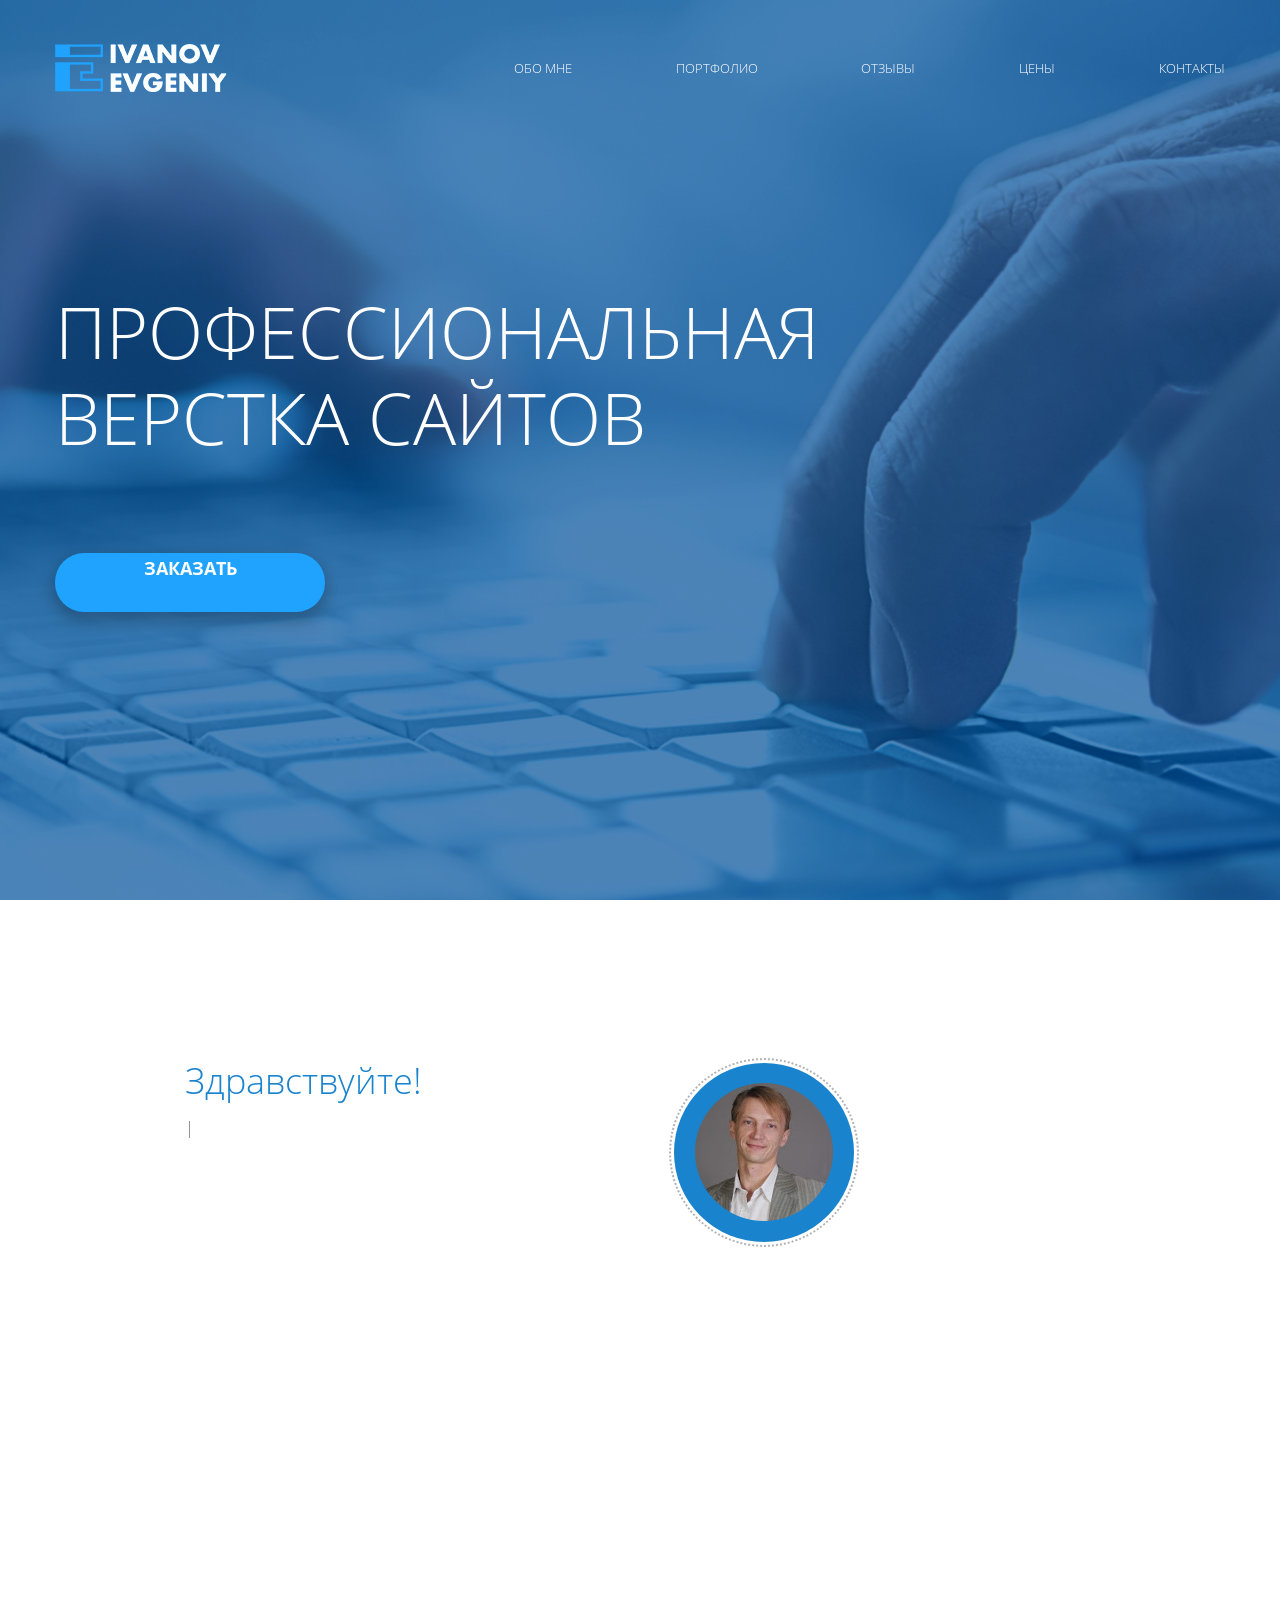
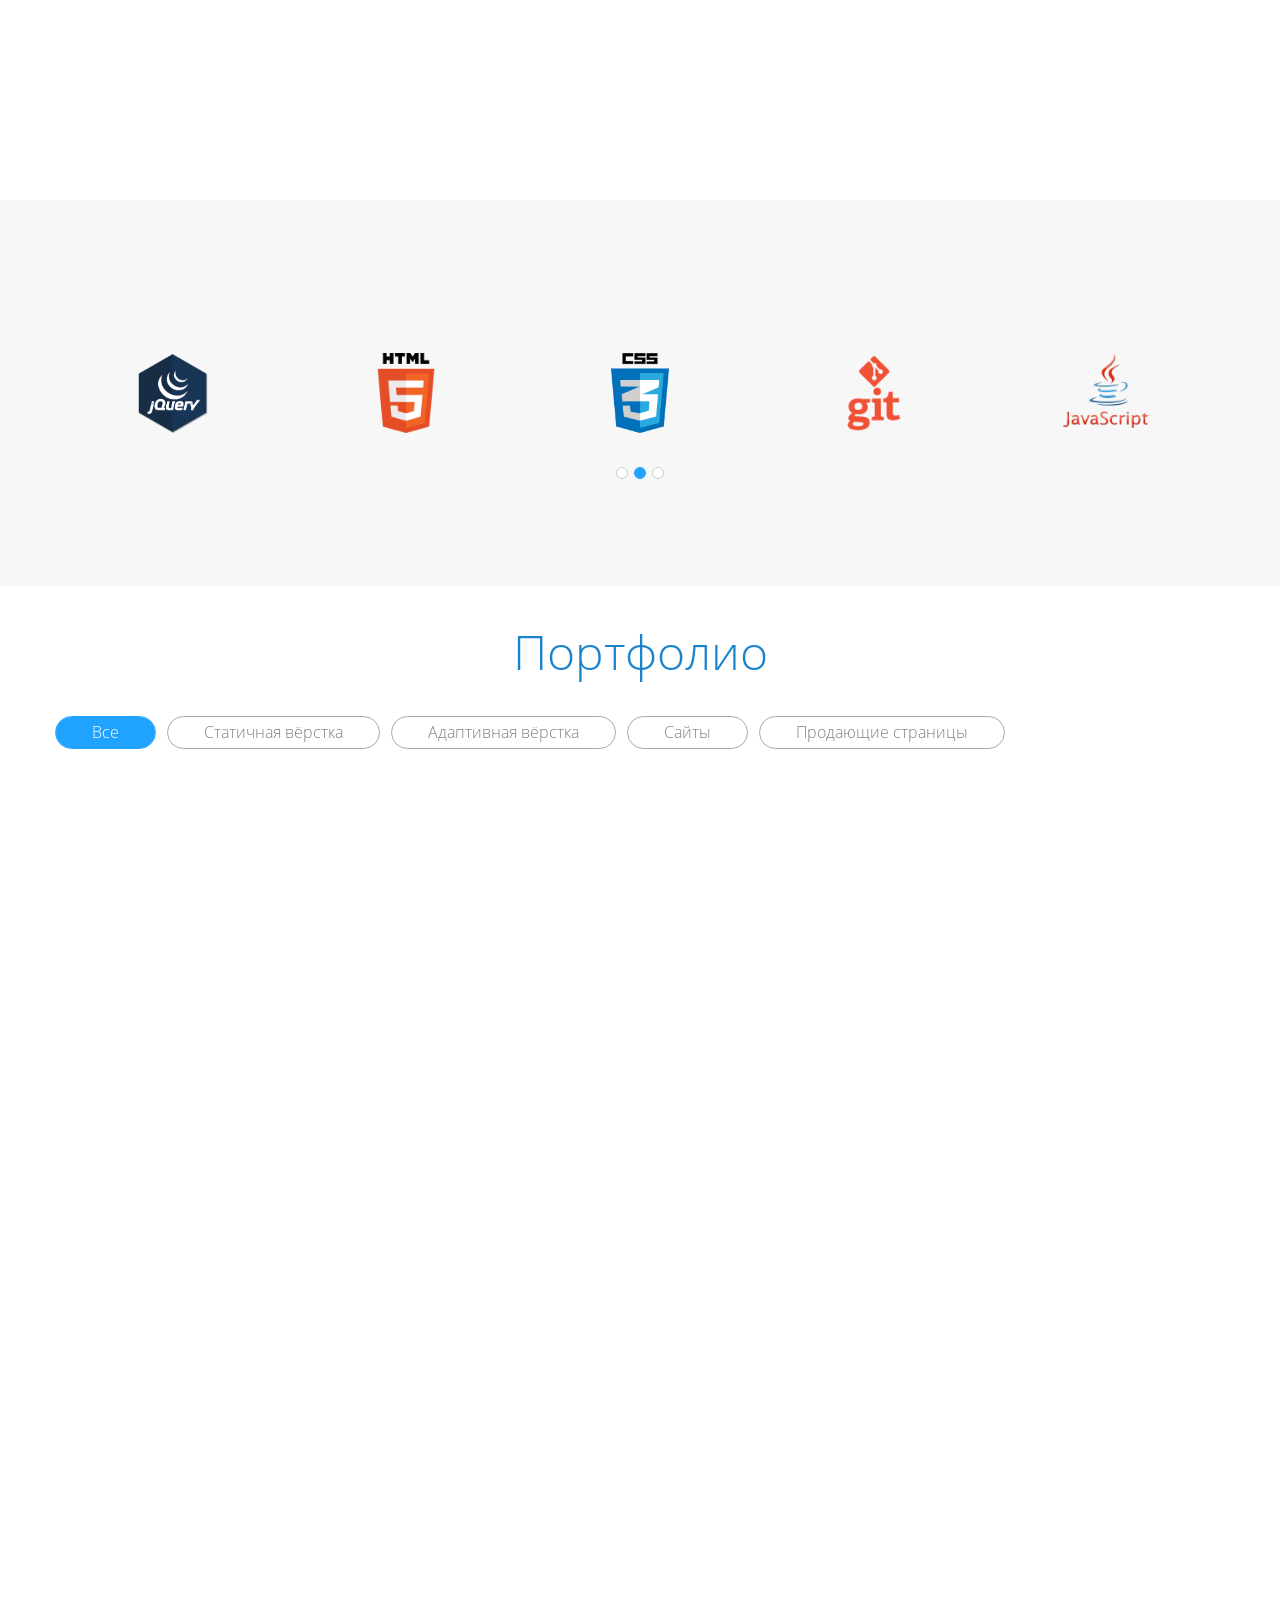
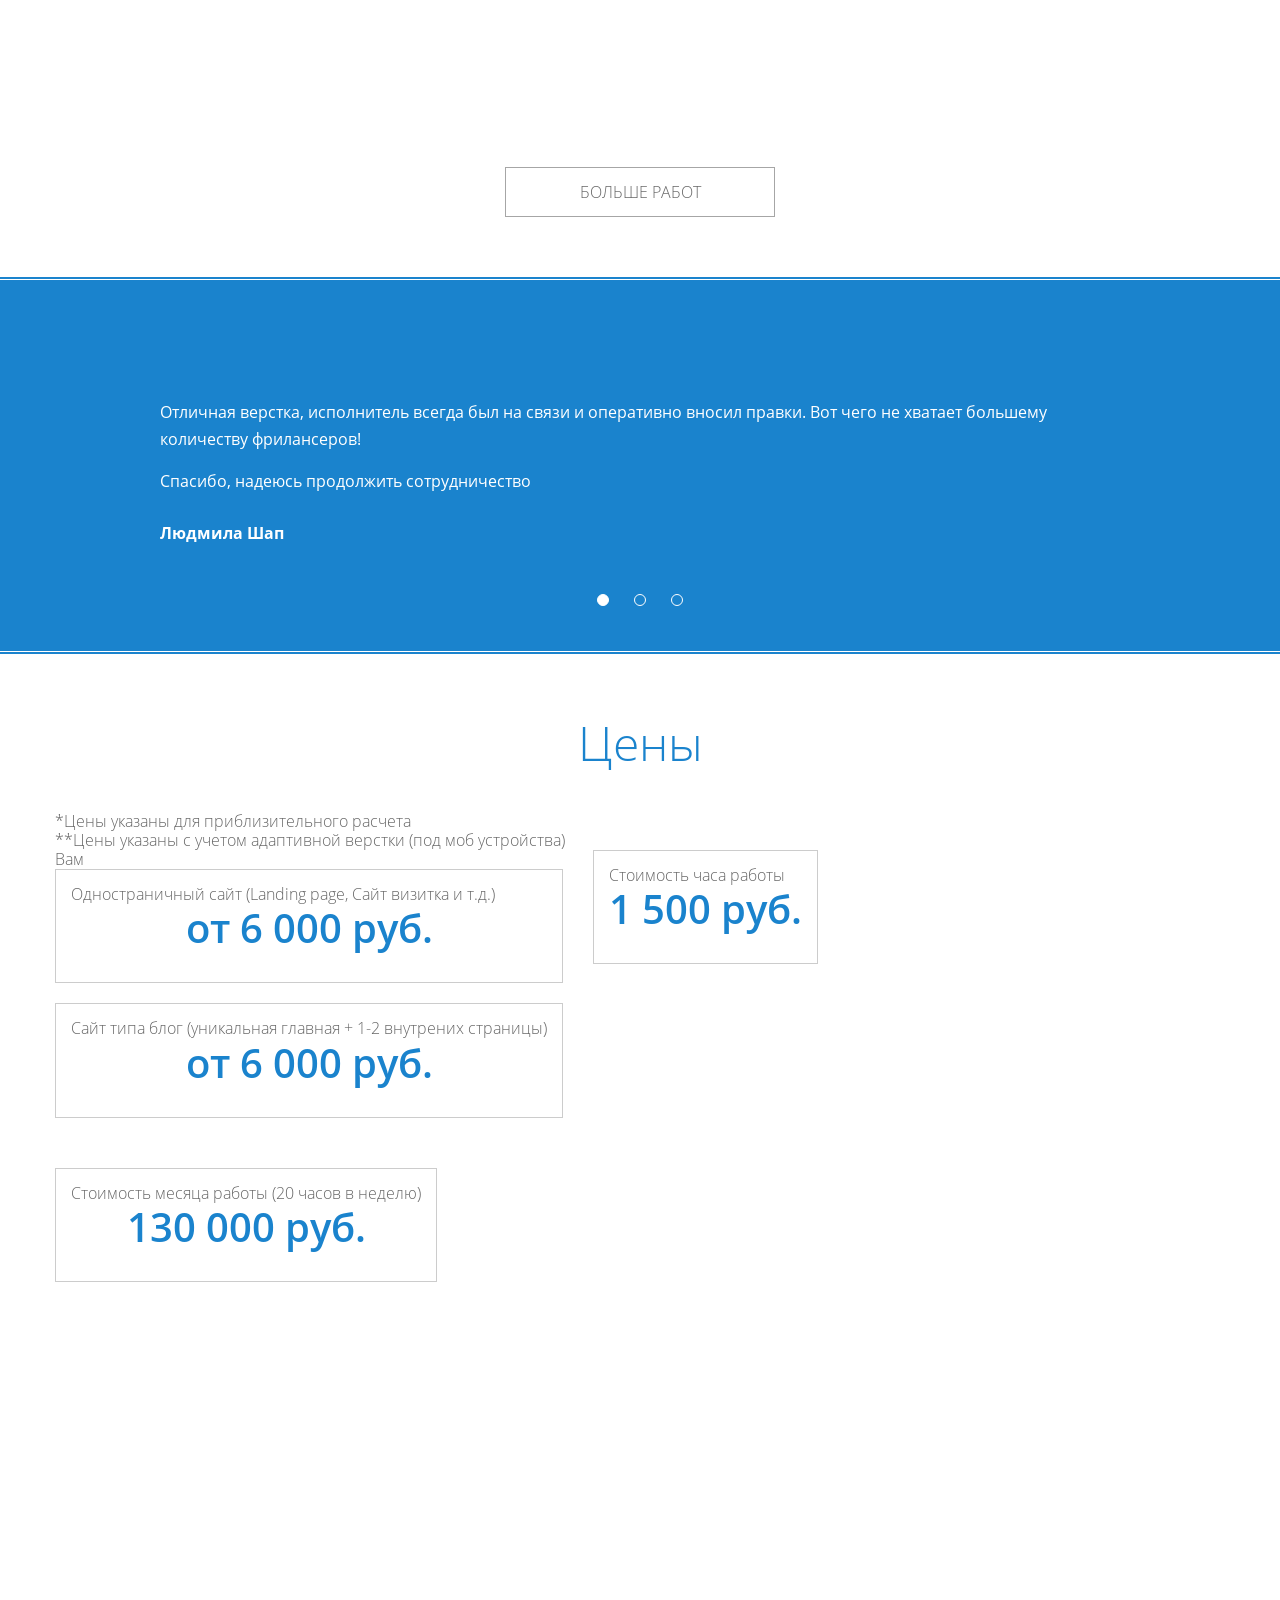
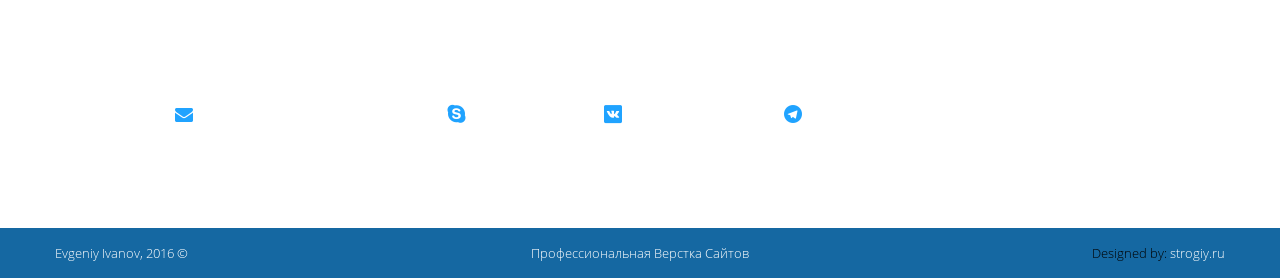
==== commit 3c6e2c42: "Fix" ====
--- a/index.html
+++ b/index.html
@@ -1,436 +1,452 @@
-<!DOCTYPE html>
-<html>
-<head>
-	<meta charset="utf-8" />
-	<title>Профессиональная верстка сайтов - Евгений Иванов</title>
-	<meta name="keywords" content="верстка сайта, html верстка, адаптивная верстка, резиновая верстка, bitrix верстка, symfony верстка, Jade верстка, HTML, HTML5, css, scss, sass, jQuery, javascript, js, frontend, ssi верстка, bootstrap, uikit,scss, less, pixel perfect, pag(jade), jquery, javascript, twig, uikit, git, bootsrap, верстка под Simfony, верстка под Yii, верстка под Битрикс, psd, Sketch , font-face, google web fonts, adaptive, responsive, div, psd to html, вёрстка, кроссбраузерная верстка, валидная, кроссбраузерная, адаптивная, профессиональная верстка, профессиональная html верстка, профессиональная верстка сайта, профессиональная верстка сайтов, верстка сайтов, верстка сайтов html+css, html-верстка web (веб) сайтов, верстка из psd, html-верстка, html верстка, html5 верстка, верстка без cms, кроссбраузерная html-верстка, кроссбраузерная html верстка, качественная верстка, качественная верстка сайта, качественная html верстка, seo-верстка, блочная верстка, валидная верстка, валидная верстка html-страниц, верстка div, семантическая верстка, резиновая верстка, адаптивная верстка, срочная верстка, верстка в срок, верстка psd, нарезка psd, верстка макета, верстка макетов, верстка страниц, вёрстка веб-страниц, верстка лендинга, верстка landing, верстка сайта, верстка сайта html+css, верстка сайта из psd в html, верстка интернет-магазина, верстка портала, сверстать psd, сверстать сайт, верстальщик, html верстальщик, верстальщик html, html-верстальщик, профессиональный верстальщик, заказать вёрстку, заказать div блочную табличную" />
-	<meta name="description" content="Профессиональная верстка сайтов любой сложности" />
-	<!-- <meta name="viewport" content="width=device-width, initial-scale=1.0" /> -->
-	<meta name="viewport" content="width=1024" />
-
-	<link href="css/slick.css" rel="stylesheet" type="text/css" />
-	<link href="css/style.css" rel="stylesheet" type="text/css" />
-	
-</head>
-
-<body>
-
-<div class="wrapper">
-
-	<header id="header" class="header">
-		<div class="container_center">
-
-			<a href="#first_screen" class="logo"><img class="logo_main" src="img/logo.png" alt=""><img class="logo_sticky" src="img/sticky_logo.png" alt="Профессиональная верстка сайтов"/></a>
-		
-			<!-- begin navbar  -->
-			<ul class="navbar ">
-				<li class="navbar__item">
-					<a href="#about" class="navbar__link">Обо мне</a>
-				</li>
-				<li class="navbar__item">
-					<a href="#portfolio" class="navbar__link">Портфолио</a>
-				</li>
-				<li class="navbar__item">
-					<a href="#review" class="navbar__link">Отзывы</a>
-				</li>
-				<li class="navbar__item">
-					<a href="#price" class="navbar__link">цены</a>
-				</li>
-				<li class="navbar__item">
-					<a href="#contact" class="navbar__link">контакты</a>
-				</li>
-			</ul>
-			<!-- end navbar  -->
-			
-		</div>
-	</header><!-- .header-->
-	
-	<!-- begin first_screen -->
-	<section id="first_screen" class="first_screen">
-		<div class="container_center">
-		
-			<div class="first_screen_wrapper">
-				<h1 class="first_screen_title"><span>Профессиональная</span> <br><span>верстка сайтов</span></h1>
-				<button class="btn first_screen_btn" data-toggle="modal" data-target="#modal_callback">Заказать</button>
-			</div>
-			
-		</div>
-		<video autoplay loop muted class="bgvideo" id="bgvideo">
-			<source src="video/bg.mp4" type="video/mp4">
-		</video>
-	</section>
-	<!-- end first_screen -->
-
-	<!-- begin about -->
-	<section id="about" class="about">
-		<div class="container_center">
-
-			<div class="about_wrapp">
-			
-				<!-- begin grid about_grid -->
-				<div class="grid grid__2 about_grid">
-					<div class="grid__wrapper">
-						<div class="grid__item">
-							<div class="about_title"></div>
-							<div class="about_text"><span></span></div>
-						</div>
-					</div>
-					<div class="grid__wrapper">
-						<div class="grid__item">
-							<!-- <img src="img/photo.jpg" alt=""/> -->
-							<div class="my_photo">
-								<img src="img/iea2.png" alt=""/>
-							</div>
-							<!-- <img src="img/iea.jpg" alt=""/> -->
-						</div>
-					</div>
-				</div>
-				<!-- end grid about_grid -->
-
-				<h3 class="section_title">
-					Что я умею
-					<span class="section_subtitle">и что постоянно <br>развиваю</span>
-				</h3>
-
-				<!-- begin grid skils_grid -->
-				<div class="grid grid__4 skills_grid">
-					<div class="grid__wrapper">
-						<canvas  id="html_chart" width="200" height="200" data-percent="95" data-name="HTML"></canvas>
-					</div>
-					<div class="grid__wrapper">
-						<canvas  id="css_chart" width="200" height="200" data-percent="95" data-name="CSS"></canvas>
-					</div>
-					<div class="grid__wrapper">
-						<canvas  id="jq_chart" width="200" height="200" data-percent="80" data-name="jQuery"></canvas>
-					</div>
-					<div class="grid__wrapper">
-						<canvas  id="js_chart" width="200" height="200" data-percent="65" data-name="JS"></canvas>
-					</div>
-				</div>
-				<!-- end grid skils_grid -->
-			</div>
-			
-		</div>
-	</section>
-	<!-- end about -->
-
-	<!-- begin technology -->
-	<section id="technology" class="technology">
-		<canvas class="bg_canvas"></canvas>
-		<div class="container_center">
-		
-			<h3 class="section_title slideLeft">
-				Технологии
-				<span class="section_subtitle">которые я использую <br>в процессе работы</span>
-			</h3>
-
-			<!-- begin grid technology_grid -->
-			<div class="technology_slider">
-				<div class="technology_slider_item">
-					<div class="technology_slider_img">
-						<img src="img/tech1.png" alt="sass"/>
-					</div>
-				</div>
-				<div class="technology_slider_item">
-					<div class="technology_slider_img">
-						<img src="img/tech2.png" alt="Bootstrap"/>
-					</div>
-				</div>
-				<div class="technology_slider_item">
-					<div class="technology_slider_img">
-						<img src="img/tech3.png" alt="Uikit"/>
-					</div>
-				</div>
-				<div class="technology_slider_item">
-					<div class="technology_slider_img">
-						<img src="img/tech4.png" alt="Twig"/>
-					</div>
-				</div>
-				<div class="technology_slider_item">
-					<div class="technology_slider_img">
-						<img src="img/tech5.png" alt="Jade/Pag"/>
-					</div>
-				</div>
-				<div class="technology_slider_item">
-					<div class="technology_slider_img">
-						<img src="img/jquery.png" alt="jQuery"/>
-					</div>
-				</div>
-				<div class="technology_slider_item">
-					<div class="technology_slider_img">
-						<img src="img/HTML5.png" alt="HTML5"/>
-					</div>
-				</div>
-				<div class="technology_slider_item">
-					<div class="technology_slider_img">
-						<img src="img/CSS3.png" alt="CSS"/>
-					</div>
-				</div>
-				<div class="technology_slider_item">
-					<div class="technology_slider_img">
-						<img src="img/git.png" alt="Git"/>
-					</div>
-				</div>
-				<div class="technology_slider_item">
-					<div class="technology_slider_img">
-						<img src="img/js.png" alt="Javascript"/>
-					</div>
-				</div>
-				<div class="technology_slider_item">
-					<div class="technology_slider_img">
-						<img src="img/photoshop.png" alt="Photoshop"/>
-					</div>
-				</div>
-				<div class="technology_slider_item">
-					<div class="technology_slider_img">
-						<img src="img/sketch.png" alt="Sketch"/>
-					</div>
-				</div>
-			</div>
-			<!-- end grid technology_grid -->
-			
-		</div>
-	</section>
-	<!-- end technology -->
-
-	<!-- begin portfolio -->
-	<section id="portfolio" class="portfolio">
-		<div class="container_center">
-		
-			<h3 class="section_title slideLeft">Портфолио</h3>
-
-			<div id="portfolio_filter" class="portfolio_filter">
-				<a href="all" class="portfolio_filter_link active">Все</a>
-				<a href="static" class="portfolio_filter_link">Статичная вёрстка</a>
-				<a href="adaptive" class="portfolio_filter_link">Адаптивная вёрстка</a>
-				<a href="site" class="portfolio_filter_link">Сайты</a>
-				<a href="landing" class="portfolio_filter_link">Продающие страницы</a>
-			</div>
-
-			<!-- begin grid portfolio_grid -->
-			<div class="grid grid__3 portfolio_grid">
-			</div>
-			<!-- end grid portfolio_grid -->
-
-			<button class="btn portfolio_more_btn">Больше работ</button>
-			
-		</div>
-	</section>
-	<!-- end portfolio -->
-
-	<!-- begin review -->
-	<section id="review" class="review">
-		<canvas class="bg_canvas"></canvas>
-		<div class="container_center">
-		
-			<h3 class="section_title slideLeft">Отзывы</h3>
-
-			<div class="review_slider">
-				<div class="review_slider_item">
-					<p>Отличная верстка, исполнитель всегда был на связи и оперативно вносил правки. Вот чего не хватает большему количеству фрилансеров!</p>
-					<p>Спасибо, надеюсь продолжить сотрудничество</p>
-					<p class="review_slider_name"><a href="https://www.fl.ru/users/spacestudio/" target="blank">Людмила Шап</a></p>
-				</div>
-				<div class="review_slider_item">
-					<p>Все изменения на сайте что оговорены – сделаны. Прислушался к ошибкам которые сделали на корявом дизайне и исправил.</p>
-					<p>Чуткий и ответственный. Сверсать – к нему!</p>
-					<p class="review_slider_name"><a href="https://www.fl.ru/users/AzikLik" target="blank">Балжи Михаил</a></p>
-				</div>
-				<div class="review_slider_item">
-					<p>Спасибо Евгению за его кропотливый труд и терпение! Евгений, Вы – большой молодец. Буду обращаться с более серьезными проектами еще.</p>
-					<p></p>
-					<p class="review_slider_name">Алекс Фамильный</p>
-				</div>
-			</div>
-			
-		</div>
-	</section>
-	<!-- end review -->
-
-	<!-- begin price -->
-	<section id="price" class="price">
-		<div class="container_center">
-		
-			<h3 class="section_title slideLeft">Цены</h3>
-
-			<!-- begin grid grid_pricing -->
-			<div class="grid grid_pricing">
-				<div class="grid__wrapper grid_pricing_first slideLeft">
-					<div class="grid_pricing_item">
-						<div class="grid_pricing_title">1000 руб.</div>
-						<div class="grid_pricing_description">
-							Стоимость часа работы
-						</div>
-					</div>
-					<div class="grid_pricing_item">
-						<div class="grid_pricing_title">120 000 руб.</div>
-						<div class="grid_pricing_description">
-							Стоимость месяца работы (30 часов в неделю)
-						</div>
-					</div>
-				</div>
-				<div class="grid__wrapper slideRight">
-					<div class="grid_pricing_item grid_pricing_item_form">
-						<form class="form" id="" action="/">
-							<input type="hidden" name="subject" value="Заявка из блока Цены">
-							<legend class="form__legend">Заполните форму и я расчитаю стоимость работы именно для Вaшего сайта</legend>
-							<div class="grid grid__2 ">
-								<div class="grid__wrapper">
-									<div class="grid__item">
-										<input class="form__input name_field rf" name="name" type="text" id="#" placeholder="Имя*">
-									</div>
-								</div>
-								<div class="grid__wrapper">
-									<div class="grid__item">
-										<input class="form__input" type="text" name="phone" id="#" placeholder="Телефон">
-									</div>
-								</div>
-								<div class="grid__wrapper">
-									<div class="grid__item">
-										<input class="form__input email_field rf" name="email" type="text" id="#" placeholder="E-mail*">
-									</div>
-								</div>
-								<div class="grid__wrapper">
-									<div class="grid__item file_upload">
-										<button type="button" class="btn">Прикрепить файл</button>
-										<div class="file_upload_rezult">Файл не выбран</div>
-										<input class="form__input" name="file" type="file" id="#">
-									</div>
-								</div>
-							</div>
-							<div class="form__row">
-								<textarea placeholder="Сообщение" name="message"></textarea>
-							</div>
-							<div class="form__row">
-								<div class="rezult"></div>
-								<!-- <div class="loader"><div class="load-clock"></div></div> -->
-							</div>
-							<div class="form__row">
-								<button type="submit" class="btn btn__primary">Отправить</button>
-							</div>
-						</form>
-					</div>
-				</div>
-			</div>
-			<!-- end grid grid_pricing -->
-			
-		</div>
-	</section>
-	<!-- end price -->
-
-	<!-- begin contact -->
-	<section id="contact" class="contact">
-		<div class="container_center">
-		
-			<h3 class="section_title slideLeft">Контакты</h3>
-
-			<div class="contact_text slideRight">Вы можете написать мне на электронную почту, <br>
-			или связаться со мной через скайп <br>
-			с 9:00 до 18:00 по московскому времени</div>
-
-			<div class="contact_links slideLeft">
-				<a href="mailto: busforward@gmail.com" class="icon_mail">busforward@gmail.com</a>
-				<a href="skype: ivanov_ea" class="icon_skype">ivanov_ea</a>
-			</div>
-			
-		</div>
-	</section>
-	<!-- end contact -->
-
-</div>
-<!-- end .wrapper -->
-
-<!-- begin footer -->
-<footer class="footer">
-	<canvas class="bg_canvas"></canvas>
-
-	<div class="container_center">
-	
-		<div class="soc">
-			Evgeniy Ivanov, 2016 ©
-		</div>
-		
-		<div class="copy">Designed by: <a href="http://strogiy.ru" target="blank">strogiy.ru</a></div>
-
-		<div class="footer_center">Профессиональная Верстка Сайтов</div>
-
-	</div>
-
-</footer>
-<!-- end footer -->
-
-<!-- begin Modal modal_callback -->
-<div enctype="multipart/form-data" class="modal fade modal_callback" id="modal_callback">
-	<div class="modal-dialog">
-		<div class="modal-content">
-			<form class="form" id="" action="/">
-				<input type="hidden" name="subject" value="Заявка из модали">
-				<a href="#" class="modal-close" data-dismiss="modal"></a>
-				<div class="modal-header">
-					<div class="modal-title" id="myModalLabel">Заполните форму и я расчитаю стоимость работы именно для Вaшего сайта</div>
-				</div>
-				<div class="modal-body">
-					<div class="grid_pricing grid_pricing_item_form">
-						<div class="grid grid__2 ">
-							<div class="grid__wrapper">
-								<div class="grid__item">
-									<input class="form__input name_field rf" name="name" type="text" placeholder="Имя*">
-								</div>
-							</div>
-							<div class="grid__wrapper">
-								<div class="grid__item">
-									<input class="form__input" type="text" name="phone" placeholder="Телефон">
-								</div>
-							</div>
-							<div class="grid__wrapper">
-								<div class="grid__item">
-									<input class="form__input email_field rf" name="email" type="text" placeholder="E-mail*">
-								</div>
-							</div>
-							<div class="grid__wrapper">
-								<div class="grid__item file_upload">
-									<button type="button" class="btn">Прикрепить файл</button>
-									<div class="file_upload_rezult">Файл не выбран</div>
-									<input class="form__input" name="uploadfiles" type="file" placeholder="File">
-								</div>
-							</div>
-						</div>
-						<div class="form__row">
-							<textarea placeholder="Сообщение" name="message"></textarea>
-						</div>
-						<div class="form__row">
-							<div class="rezult"></div>
-
-						</div>
-					</div>
-				</div>
-				<div class="modal-footer">
-					<button type="submit" class="btn btn__primary">Отправить</button>
-				</div>
-			</form>
-		</div>
-	</div>
-</div>
-<!-- end Modal modal_callback -->
-
-
-<audio id="audio" src="audio/klava.mp3"></audio>
-
-	<!-- <script type="text/javascript" src="app/app-dist.js"></script> -->
-	<script src="/js/jquery.js"></script>
-	<script src="/js/jquery-ui.min.js"></script>
-	<script src="/js/jquery.circliful.min.js"></script>
-	<script src="/js/jquery.viewportchecker.js"></script>
-	<script src="/js/slick.min.js"></script>
-	<script src="/js/typed.js"></script>
-	<script src="/js/modal.js"></script>
-	<script src="/js/tab.js"></script>
-	<script src="/js/portfolio.js"></script>
-	<script src="/js/validate.js"></script>
-	<script src="/js/pollyfill.js"></script>
-	<script src="/js/jquery.textanimation.js"></script>
-	<script src="/js/function.js"></script>
-
-
-</body>
-</html>+<!DOCTYPE html>
+<html>
+
+<head>
+	<meta charset="utf-8" />
+	<title>Профессиональная верстка сайтов - Евгений Иванов</title>
+	<meta name="keywords"
+		content="верстка сайта, html верстка, адаптивная верстка, резиновая верстка, bitrix верстка, symfony верстка, Jade верстка, HTML, HTML5, css, scss, sass, jQuery, javascript, js, frontend, ssi верстка, bootstrap, uikit,scss, less, pixel perfect, pag(jade), jquery, javascript, twig, uikit, git, bootsrap, верстка под Simfony, верстка под Yii, верстка под Битрикс, psd, Sketch , font-face, google web fonts, adaptive, responsive, div, psd to html, вёрстка, кроссбраузерная верстка, валидная, кроссбраузерная, адаптивная, профессиональная верстка, профессиональная html верстка, профессиональная верстка сайта, профессиональная верстка сайтов, верстка сайтов, верстка сайтов html+css, html-верстка web (веб) сайтов, верстка из psd, html-верстка, html верстка, html5 верстка, верстка без cms, кроссбраузерная html-верстка, кроссбраузерная html верстка, качественная верстка, качественная верстка сайта, качественная html верстка, seo-верстка, блочная верстка, валидная верстка, валидная верстка html-страниц, верстка div, семантическая верстка, резиновая верстка, адаптивная верстка, срочная верстка, верстка в срок, верстка psd, нарезка psd, верстка макета, верстка макетов, верстка страниц, вёрстка веб-страниц, верстка лендинга, верстка landing, верстка сайта, верстка сайта html+css, верстка сайта из psd в html, верстка интернет-магазина, верстка портала, сверстать psd, сверстать сайт, верстальщик, html верстальщик, верстальщик html, html-верстальщик, профессиональный верстальщик, заказать вёрстку, заказать div блочную табличную" />
+	<meta name="description" content="Профессиональная верстка сайтов любой сложности" />
+	<meta name="viewport" content="width=device-width, initial-scale=1.0" />
+	<meta name="viewport" content="width=1024" />
+
+	<link href="css/slick.css" rel="stylesheet" type="text/css" />
+	<link href="css/style.css?0.1" rel="stylesheet" type="text/css" />
+
+</head>
+
+<body>
+
+	<div class="wrapper">
+
+		<header id="header" class="header">
+			<div class="container_center">
+
+				<a href="#first_screen" class="logo"><img class="logo_main" src="img/logo.png" alt=""><img class="logo_sticky" src="img/sticky_logo.png" alt="Профессиональная верстка сайтов" /></a>
+
+				<!-- begin navbar  -->
+				<ul class="navbar ">
+					<li class="navbar__item">
+						<a href="#about" class="navbar__link" data-scroll>Обо мне</a>
+					</li>
+					<li class="navbar__item">
+						<a href="#portfolio" class="navbar__link" data-scroll>Портфолио</a>
+					</li>
+					<li class="navbar__item">
+						<a href="#review" class="navbar__link" data-scroll>Отзывы</a>
+					</li>
+					<li class="navbar__item">
+						<a href="#price" class="navbar__link" data-scroll>цены</a>
+					</li>
+					<li class="navbar__item">
+						<a href="#contact" class="navbar__link" data-scroll>контакты</a>
+					</li>
+				</ul>
+				<!-- end navbar  -->
+
+			</div>
+		</header><!-- .header-->
+
+		<!-- begin first_screen -->
+		<section id="first_screen" class="first_screen">
+			<div class="container_center">
+
+				<div class="first_screen_wrapper">
+					<h1 class="first_screen_title"><span>Профессиональная</span> <br><span>верстка сайтов</span></h1>
+					<a href="#contact" data-scroll class="btn first_screen_btn">Заказать</a>
+				</div>
+
+			</div>
+			<video autoplay loop muted class="bgvideo" id="bgvideo">
+				<source src="video/bg.mp4" type="video/mp4">
+			</video>
+		</section>
+		<!-- end first_screen -->
+
+		<!-- begin about -->
+		<section id="about" class="about">
+			<div class="container_center">
+
+				<div class="about_wrapp">
+
+					<!-- begin grid about_grid -->
+					<div class="grid grid__2 about_grid">
+						<div class="grid__wrapper">
+							<div class="grid__item">
+								<div class="about_title"></div>
+								<div class="about_text"><span></span></div>
+							</div>
+						</div>
+						<div class="grid__wrapper">
+							<div class="grid__item">
+								<!-- <img src="img/photo.jpg" alt=""/> -->
+								<div class="my_photo">
+									<img src="img/iea2.png" alt="" />
+								</div>
+								<!-- <img src="img/iea.jpg" alt=""/> -->
+							</div>
+						</div>
+					</div>
+					<!-- end grid about_grid -->
+
+					<h3 class="section_title">
+						Что я умею
+						<span class="section_subtitle">и что постоянно <br>развиваю</span>
+					</h3>
+
+					<!-- begin grid skils_grid -->
+					<div class="grid grid__4 skills_grid">
+						<div class="grid__wrapper">
+							<canvas id="html_chart" width="200" height="200" data-percent="95" data-name="HTML"></canvas>
+						</div>
+						<div class="grid__wrapper">
+							<canvas id="css_chart" width="200" height="200" data-percent="95" data-name="CSS"></canvas>
+						</div>
+						<div class="grid__wrapper">
+							<canvas id="jq_chart" width="200" height="200" data-percent="90" data-name="jQuery"></canvas>
+						</div>
+						<div class="grid__wrapper">
+							<canvas id="js_chart" width="200" height="200" data-percent="75" data-name="JS"></canvas>
+						</div>
+					</div>
+					<!-- end grid skils_grid -->
+				</div>
+
+			</div>
+		</section>
+		<!-- end about -->
+
+		<!-- begin technology -->
+		<section id="technology" class="technology">
+			<canvas class="bg_canvas"></canvas>
+			<div class="container_center">
+
+				<h3 class="section_title slideLeft">
+					Технологии
+					<span class="section_subtitle">которые я использую <br>в процессе работы</span>
+				</h3>
+
+				<!-- begin grid technology_grid -->
+				<div class="technology_slider">
+					<div class="technology_slider_item">
+						<div class="technology_slider_img">
+							<img src="img/tech1.png" alt="sass" />
+						</div>
+					</div>
+					<div class="technology_slider_item">
+						<div class="technology_slider_img">
+							<img src="img/tech2.png" alt="Bootstrap" />
+						</div>
+					</div>
+					<div class="technology_slider_item">
+						<div class="technology_slider_img">
+							<img src="img/tech3.png" alt="Uikit" />
+						</div>
+					</div>
+					<div class="technology_slider_item">
+						<div class="technology_slider_img">
+							<img src="img/tech4.png" alt="Twig" />
+						</div>
+					</div>
+					<div class="technology_slider_item">
+						<div class="technology_slider_img">
+							<img src="img/tech5.png" alt="Jade/Pag" />
+						</div>
+					</div>
+					<div class="technology_slider_item">
+						<div class="technology_slider_img">
+							<img src="img/jquery.png" alt="jQuery" />
+						</div>
+					</div>
+					<div class="technology_slider_item">
+						<div class="technology_slider_img">
+							<img src="img/HTML5.png" alt="HTML5" />
+						</div>
+					</div>
+					<div class="technology_slider_item">
+						<div class="technology_slider_img">
+							<img src="img/CSS3.png" alt="CSS" />
+						</div>
+					</div>
+					<div class="technology_slider_item">
+						<div class="technology_slider_img">
+							<img src="img/git.png" alt="Git" />
+						</div>
+					</div>
+					<div class="technology_slider_item">
+						<div class="technology_slider_img">
+							<img src="img/js.png" alt="Javascript" />
+						</div>
+					</div>
+					<div class="technology_slider_item">
+						<div class="technology_slider_img">
+							<img src="img/photoshop.png" alt="Photoshop" />
+						</div>
+					</div>
+					<div class="technology_slider_item">
+						<div class="technology_slider_img">
+							<img src="img/sketch.png" alt="Sketch" />
+						</div>
+					</div>
+				</div>
+				<!-- end grid technology_grid -->
+
+			</div>
+		</section>
+		<!-- end technology -->
+
+		<!-- begin portfolio -->
+		<section id="portfolio" class="portfolio">
+			<div class="container_center">
+
+				<h3 class="section_title slideLeft">Портфолио</h3>
+
+				<div id="portfolio_filter" class="portfolio_filter">
+					<a href="all" class="portfolio_filter_link active">Все</a>
+					<a href="static" class="portfolio_filter_link">Статичная вёрстка</a>
+					<a href="adaptive" class="portfolio_filter_link">Адаптивная вёрстка</a>
+					<a href="site" class="portfolio_filter_link">Сайты</a>
+					<a href="landing" class="portfolio_filter_link">Продающие страницы</a>
+				</div>
+
+				<!-- begin grid portfolio_grid -->
+				<div class="grid grid__3 portfolio_grid">
+				</div>
+				<!-- end grid portfolio_grid -->
+
+				<button class="btn portfolio_more_btn">Больше работ</button>
+
+			</div>
+		</section>
+		<!-- end portfolio -->
+
+		<!-- begin review -->
+		<section id="review" class="review">
+			<canvas class="bg_canvas"></canvas>
+			<div class="container_center">
+
+				<h3 class="section_title slideLeft">Отзывы</h3>
+
+				<div class="review_slider">
+					<div class="review_slider_item">
+						<p>Отличная верстка, исполнитель всегда был на связи и оперативно вносил правки. Вот чего не хватает большему количеству фрилансеров!</p>
+						<p>Спасибо, надеюсь продолжить сотрудничество</p>
+						<p class="review_slider_name"><a href="https://www.fl.ru/users/spacestudio/" target="blank">Людмила Шап</a></p>
+					</div>
+					<div class="review_slider_item">
+						<p>Все изменения на сайте что оговорены – сделаны. Прислушался к ошибкам которые сделали на корявом дизайне и исправил.</p>
+						<p>Чуткий и ответственный. Сверсать – к нему!</p>
+						<p class="review_slider_name"><a href="https://www.fl.ru/users/AzikLik" target="blank">Балжи Михаил</a></p>
+					</div>
+					<div class="review_slider_item">
+						<p>Спасибо Евгению за его кропотливый труд и терпение! Евгений, Вы – большой молодец. Буду обращаться с более серьезными проектами еще.</p>
+						<p></p>
+						<p class="review_slider_name">Алекс Фамильный</p>
+					</div>
+				</div>
+
+			</div>
+		</section>
+		<!-- end review -->
+
+		<!-- begin price -->
+		<section id="price" class="price">
+			<div class="container_center">
+
+				<h3 class="section_title slideLeft">Цены</h3>
+				<div class="section__subtitle slideRight">*Цены указаны для приблизительного расчета</div>
+				<div class="section__subtitle slideRight">**Цены указаны с учетом адаптивной верстки (под моб устройства)</div>
+
+				<!-- begin grid grid_pricing -->
+				<div class="grid">
+					<div class="grid__wrapper slideLeft">
+						<div class="grid_pricing_name">Вам </div>
+						<div class="grid_pricing_item">
+							<div class="grid_pricing_description">
+								Одностраничный сайт (Landing page, Сайт визитка и т.д.)
+							</div>
+							<div class="grid_pricing_title">от 6 000 руб.</div>
+						</div>
+						<div class="grid_pricing_item">
+							<div class="grid_pricing_description">
+								Сайт типа блог (уникальная главная + 1-2 внутрених страницы)
+							</div>
+							<div class="grid_pricing_title">от 6 000 руб.</div>
+						</div>
+					</div>
+					<div class="grid__wrapper slideRight">
+						<div class="grid_pricing_item">
+							<div class="grid_pricing_description">
+								Стоимость часа работы
+							</div>
+							<div class="grid_pricing_title">1 500 руб.</div>
+						</div>
+					</div>
+					<div class="grid__wrapper slideRight">
+						<div class="grid_pricing_item">
+							<div class="grid_pricing_description">
+								Стоимость месяца работы (20 часов в неделю)
+							</div>
+							<div class="grid_pricing_title">130 000 руб.</div>
+						</div>
+					</div>
+					<!-- <div class="grid__wrapper slideRight">
+						<div class="grid_pricing_item grid_pricing_item_form">
+							<form class="form" id="" action="/">
+								<input type="hidden" name="subject" value="Заявка из блока Цены">
+								<legend class="form__legend">Заполните форму и я расчитаю стоимость работы именно для Вaшего сайта</legend>
+								<div class="grid grid__2 ">
+									<div class="grid__wrapper">
+										<div class="grid__item">
+											<input class="form__input name_field rf" name="name" type="text" id="#" placeholder="Имя*" required>
+										</div>
+									</div>
+									<div class="grid__wrapper">
+										<div class="grid__item">
+											<input class="form__input" type="text" name="phone" id="#" placeholder="Телефон">
+										</div>
+									</div>
+									<div class="grid__wrapper">
+										<div class="grid__item">
+											<input class="form__input email_field rf" name="email" type="text" id="#" placeholder="E-mail*" required>
+										</div>
+									</div>
+								</div>
+								<div class="form__row">
+									<textarea placeholder="Сообщение" name="message" required></textarea>
+								</div>
+								<div class="form__row">
+									<div class="rezult"></div>
+								</div>
+								<div class="form__row">
+									<button type="submit" class="btn btn__primary">Отправить</button>
+								</div>
+							</form>
+						</div>
+					</div> -->
+				</div>
+				<!-- end grid grid_pricing -->
+
+			</div>
+		</section>
+		<!-- end price -->
+
+		<!-- begin contact -->
+		<section id="contact" class="contact">
+			<div class="container_center">
+
+				<h3 class="section_title slideLeft">Контакты</h3>
+
+				<div class="contact_text slideRight">Вы можете написать мне на электронную почту, <br>
+					или связаться со мной через удобный для вас мессенджер <br>
+					с 9:00 до 18:00 по московскому времени</div>
+
+				<div class="contact_links slideLeft">
+					<a href="mailto: busforward@gmail.com" class="icon-mail">busforward@gmail.com</a>
+					<a href="skype:ivanov_ea?chat" class="icon-skype">ivanov_ea</a>
+					<a href="https://vk.com/busforward" class="icon-vk">Я Вконтакте</a>
+					<a href="https://t.me/busforward" class="icon-telegram">@busforward</a>
+				</div>
+
+			</div>
+		</section>
+		<!-- end contact -->
+
+	</div>
+	<!-- end .wrapper -->
+
+	<!-- begin footer -->
+	<footer class="footer">
+		<canvas class="bg_canvas"></canvas>
+
+		<div class="container_center">
+
+			<div class="soc">
+				Evgeniy Ivanov, 2016 ©
+			</div>
+
+			<div class="copy">Designed by: <a href="http://strogiy.ru" target="blank">strogiy.ru</a></div>
+
+			<div class="footer_center">Профессиональная Верстка Сайтов</div>
+
+		</div>
+
+	</footer>
+	<!-- end footer -->
+
+	<!-- begin Modal modal_callback -->
+	<div enctype="multipart/form-data" class="modal fade modal_callback" id="modal_callback">
+		<div class="modal-dialog">
+			<div class="modal-content">
+				<form class="form" id="" action="/">
+					<input type="hidden" name="subject" value="Заявка из модали">
+					<a href="#" class="modal-close" data-dismiss="modal"></a>
+					<div class="modal-header">
+						<div class="modal-title" id="myModalLabel">Заполните форму и я расчитаю стоимость работы именно для Вaшего сайта</div>
+					</div>
+					<div class="modal-body">
+						<div class="grid_pricing grid_pricing_item_form">
+							<div class="grid grid__2 ">
+								<div class="grid__wrapper">
+									<div class="grid__item">
+										<input class="form__input name_field rf" name="name" type="text" placeholder="Имя*" required>
+									</div>
+								</div>
+								<div class="grid__wrapper">
+									<div class="grid__item">
+										<input class="form__input" type="text" name="phone" placeholder="Телефон">
+									</div>
+								</div>
+								<div class="grid__wrapper">
+									<div class="grid__item">
+										<input class="form__input email_field rf" name="email" type="text" placeholder="E-mail*" required>
+									</div>
+								</div>
+								<!-- <div class="grid__wrapper">
+								<div class="grid__item file_upload">
+									<button type="button" class="btn">Прикрепить файл</button>
+									<div class="file_upload_rezult">Файл не выбран</div>
+									<input class="form__input" name="uploadfiles" type="file" placeholder="File">
+								</div>
+							</div> -->
+							</div>
+							<div class="form__row">
+								<textarea placeholder="Сообщение" name="message" required></textarea>
+							</div>
+							<div class="form__row">
+								<div class="rezult"></div>
+
+							</div>
+						</div>
+					</div>
+					<div class="modal-footer">
+						<button type="submit" class="btn btn__primary">Отправить</button>
+					</div>
+				</form>
+			</div>
+		</div>
+	</div>
+	<!-- end Modal modal_callback -->
+
+
+	<audio id="audio" src="audio/klava.mp3"></audio>
+
+	<!-- <script type="text/javascript" src="app/app-dist.js"></script> -->
+	<script src="/js/jquery.js"></script>
+	<script src="/js/jquery-ui.min.js"></script>
+	<script src="/js/jquery.circliful.min.js"></script>
+	<script src="/js/jquery.viewportchecker.js"></script>
+	<script src="/js/slick.min.js"></script>
+	<script src="/js/typed.js"></script>
+	<script src="/js/modal.js"></script>
+	<script src="/js/tab.js"></script>
+	<script src="/js/portfolio.js"></script>
+	<script src="/js/validate.js"></script>
+	<script src="/js/pollyfill.js"></script>
+	<script src="/js/jquery.textanimation.js"></script>
+	<script src="/js/function.js"></script>
+
+
+</body>
+
+</html>
--- a/css/style.css
+++ b/css/style.css
@@ -6,8 +6,8 @@
 //  Skype: ivanov_ea
 //  ==========================
  */
-@import 'https://fonts.googleapis.com/css?family=Open+Sans:300,400,600,700,800&subset=cyrillic';
-.grid:after, .footer:after, .modal-content:after, .modal-header:after, .modal-body:after, .modal-footer:after, .nav-tabs:after, .form__row:after, .row:after, .header:after, .portfolio_filter:after, .file_upload:after {
+.grid:after, .footer:after, .modal-content:after, .modal-header:after, .modal-body:after, .modal-footer:after, .nav-tabs:after, .form__row:after,
+.row:after, .header:after, .portfolio_filter:after, .file_upload:after {
   content: '';
   display: table;
   clear: both; }
@@ -16,6 +16,362 @@
   content: '';
   display: table;
   clear: both; }
+
+@font-face {
+  font-family: 'icomoon';
+  src: url("../fonts/icomoon.eot?816vfh");
+  src: url("../fonts/icomoon.eot?816vfh#iefix") format("embedded-opentype"), url("../fonts/icomoon.ttf?816vfh") format("truetype"), url("../fonts/icomoon.woff?816vfh") format("woff"), url("../fonts/icomoon.svg?816vfh#icomoon") format("svg");
+  font-weight: normal;
+  font-style: normal; }
+
+[class^="icon-"],
+[class*=" icon-"] {
+  /* use !important to prevent issues with browser extensions that change fonts */
+  font-family: 'icomoon' !important;
+  speak: none;
+  font-style: normal;
+  font-weight: normal;
+  font-variant: normal;
+  text-transform: none;
+  line-height: 1;
+  /* Better Font Rendering =========== */
+  -webkit-font-smoothing: antialiased;
+  -moz-osx-font-smoothing: grayscale; }
+
+.icon-mail:before {
+  content: "\e900"; }
+
+.icon-home:before {
+  content: "\e902"; }
+
+.icon-newspaper:before {
+  content: "\e904"; }
+
+.icon-pencil:before {
+  content: "\e905"; }
+
+.icon-image:before {
+  content: "\e90d"; }
+
+.icon-play:before {
+  content: "\e912"; }
+
+.icon-books:before {
+  content: "\e920"; }
+
+.icon-file-empty:before {
+  content: "\e924"; }
+
+.icon-file-text:before {
+  content: "\e926"; }
+
+.icon-file-zip:before {
+  content: "\e92b"; }
+
+.icon-calendar:before {
+  content: "\e953"; }
+
+.icon-display:before {
+  content: "\e956"; }
+
+.icon-mobile:before {
+  content: "\e958"; }
+
+.icon-tablet:before {
+  content: "\e95a"; }
+
+.icon-download:before {
+  content: "\e960"; }
+
+.icon-upload:before {
+  content: "\e961"; }
+
+.icon-undo:before {
+  content: "\e967"; }
+
+.icon-redo:before {
+  content: "\e968"; }
+
+.icon-forward:before {
+  content: "\e969"; }
+
+.icon-reply:before {
+  content: "\e96a"; }
+
+.icon-bubble:before {
+  content: "\e96b"; }
+
+.icon-quotes-left:before {
+  content: "\e977"; }
+
+.icon-quotes-right:before {
+  content: "\e978"; }
+
+.icon-spinner2:before {
+  content: "\e97b"; }
+
+.icon-spinner4:before {
+  content: "\e97d"; }
+
+.icon-spinner5:before {
+  content: "\e97e"; }
+
+.icon-spinner8:before {
+  content: "\e981"; }
+
+.icon-spinner9:before {
+  content: "\e982"; }
+
+.icon-spinner10:before {
+  content: "\e983"; }
+
+.icon-search:before {
+  content: "\e986"; }
+
+.icon-zoom-in:before {
+  content: "\e987"; }
+
+.icon-zoom-out:before {
+  content: "\e988"; }
+
+.icon-lock:before {
+  content: "\e98f"; }
+
+.icon-unlocked:before {
+  content: "\e990"; }
+
+.icon-equalizer:before {
+  content: "\e992"; }
+
+.icon-equalizer2:before {
+  content: "\e993"; }
+
+.icon-cog:before {
+  content: "\e994"; }
+
+.icon-gift:before {
+  content: "\e99f"; }
+
+.icon-menu:before {
+  content: "\e9bd"; }
+
+.icon-menu3:before {
+  content: "\e9bf"; }
+
+.icon-menu4:before {
+  content: "\e9c0"; }
+
+.icon-link:before {
+  content: "\e9cb"; }
+
+.icon-attachment:before {
+  content: "\e9cd"; }
+
+.icon-star-empty:before {
+  content: "\e9d7"; }
+
+.icon-star-half:before {
+  content: "\e9d8"; }
+
+.icon-star-full:before {
+  content: "\e9d9"; }
+
+.icon-heart:before {
+  content: "\e9da"; }
+
+.icon-warning:before {
+  content: "\ea07"; }
+
+.icon-notification:before {
+  content: "\ea08"; }
+
+.icon-question:before {
+  content: "\ea09"; }
+
+.icon-info:before {
+  content: "\ea0c"; }
+
+.icon-cancel-circle:before {
+  content: "\ea0d"; }
+
+.icon-cross:before {
+  content: "\ea0f"; }
+
+.icon-checkmark:before {
+  content: "\ea10"; }
+
+.icon-circle-up:before {
+  content: "\ea41"; }
+
+.icon-circle-right:before {
+  content: "\ea42"; }
+
+.icon-circle-down:before {
+  content: "\ea43"; }
+
+.icon-circle-left:before {
+  content: "\ea44"; }
+
+.icon-sort-amount-asc:before {
+  content: "\ea4c"; }
+
+.icon-sort-amount-desc:before {
+  content: "\ea4d"; }
+
+.icon-facebook2:before {
+  content: "\ea91"; }
+
+.icon-instagram:before {
+  content: "\ea92"; }
+
+.icon-whatsapp:before {
+  content: "\ea93"; }
+
+.icon-telegram:before {
+  content: "\ea95"; }
+
+.icon-twitter:before {
+  content: "\ea96"; }
+
+.icon-vk:before {
+  content: "\ea98"; }
+
+.icon-youtube:before {
+  content: "\ea9d"; }
+
+.icon-twitch:before {
+  content: "\ea9f"; }
+
+.icon-behance:before {
+  content: "\eaa8"; }
+
+.icon-behance2:before {
+  content: "\eaa9"; }
+
+.icon-steam:before {
+  content: "\eaac"; }
+
+.icon-steam2:before {
+  content: "\eaad"; }
+
+.icon-dropbox:before {
+  content: "\eaae"; }
+
+.icon-github:before {
+  content: "\eab0"; }
+
+.icon-npm:before {
+  content: "\eab1"; }
+
+.icon-trello:before {
+  content: "\eab3"; }
+
+.icon-joomla:before {
+  content: "\eab5"; }
+
+.icon-tumblr2:before {
+  content: "\eaba"; }
+
+.icon-tux:before {
+  content: "\eabd"; }
+
+.icon-appleinc:before {
+  content: "\eabe"; }
+
+.icon-finder:before {
+  content: "\eabf"; }
+
+.icon-android:before {
+  content: "\eac0"; }
+
+.icon-windows8:before {
+  content: "\eac2"; }
+
+.icon-skype:before {
+  content: "\eac5"; }
+
+.icon-hackernews:before {
+  content: "\eac7"; }
+
+.icon-wikipedia:before {
+  content: "\eac8"; }
+
+.icon-linkedin:before {
+  content: "\eac9"; }
+
+.icon-pinterest:before {
+  content: "\ead1"; }
+
+.icon-pinterest2:before {
+  content: "\ead2"; }
+
+.icon-paypal:before {
+  content: "\ead8"; }
+
+.icon-chrome:before {
+  content: "\ead9"; }
+
+.icon-firefox:before {
+  content: "\eada"; }
+
+.icon-IE:before {
+  content: "\eadb"; }
+
+.icon-edge:before {
+  content: "\eadc"; }
+
+.icon-safari:before {
+  content: "\eadd"; }
+
+.icon-opera:before {
+  content: "\eade"; }
+
+.icon-html-five:before {
+  content: "\eae4"; }
+
+.icon-html-five2:before {
+  content: "\eae5"; }
+
+.icon-css3:before {
+  content: "\eae6"; }
+
+.icon-git:before {
+  content: "\eae7"; }
+
+@font-face {
+  font-family: 'Open Sans';
+  src: url("OpenSans-SemiBold.eot");
+  src: local("Open Sans SemiBold"), local("OpenSans-SemiBold"), url("../fonts/OpenSans-SemiBold.eot?#iefix") format("embedded-opentype"), url("../fonts/OpenSans-SemiBold.woff2") format("woff2"), url("../fonts/OpenSans-SemiBold.woff") format("woff"), url("../fonts/OpenSans-SemiBold.ttf") format("truetype"), url("../fonts/OpenSans-SemiBold.svg#OpenSans-SemiBold") format("svg");
+  font-weight: 600;
+  font-style: normal; }
+
+@font-face {
+  font-family: 'Open Sans';
+  src: url("OpenSans-Regular.eot");
+  src: local("Open Sans Regular"), local("OpenSans-Regular"), url("../fonts/OpenSans-Regular.eot?#iefix") format("embedded-opentype"), url("../fonts/OpenSans-Regular.woff2") format("woff2"), url("../fonts/OpenSans-Regular.woff") format("woff"), url("../fonts/OpenSans-Regular.ttf") format("truetype"), url("../fonts/OpenSans-Regular.svg#OpenSans-Regular") format("svg");
+  font-weight: normal;
+  font-style: normal; }
+
+@font-face {
+  font-family: 'Open Sans';
+  src: url("OpenSans-Light.eot");
+  src: local("Open Sans Light"), local("OpenSans-Light"), url("../fonts/OpenSans-Light.eot?#iefix") format("embedded-opentype"), url("../fonts/OpenSans-Light.woff2") format("woff2"), url("../fonts/OpenSans-Light.woff") format("woff"), url("../fonts/OpenSans-Light.ttf") format("truetype"), url("../fonts/OpenSans-Light.svg#OpenSans-Light") format("svg");
+  font-weight: 300;
+  font-style: normal; }
+
+@font-face {
+  font-family: 'Open Sans';
+  src: url("OpenSans-ExtraBold.eot");
+  src: local("Open Sans ExtraBold"), local("OpenSans-ExtraBold"), url("../fonts/OpenSans-ExtraBold.eot?#iefix") format("embedded-opentype"), url("../fonts/OpenSans-ExtraBold.woff2") format("woff2"), url("../fonts/OpenSans-ExtraBold.woff") format("woff"), url("../fonts/OpenSans-ExtraBold.ttf") format("truetype"), url("../fonts/OpenSans-ExtraBold.svg#OpenSans-ExtraBold") format("svg");
+  font-weight: 800;
+  font-style: normal; }
+
+@font-face {
+  font-family: 'Open Sans';
+  src: url("OpenSans-Bold.eot");
+  src: local("Open Sans Bold"), local("OpenSans-Bold"), url("../fonts/OpenSans-Bold.eot?#iefix") format("embedded-opentype"), url("../fonts/OpenSans-Bold.woff2") format("woff2"), url("../fonts/OpenSans-Bold.woff") format("woff"), url("../fonts/OpenSans-Bold.ttf") format("truetype"), url("../fonts/OpenSans-Bold.svg#OpenSans-Bold") format("svg");
+  font-weight: bold;
+  font-style: normal; }
 
 .navbar__link, .review_slider_name a, .footer a {
   display: inline-block; }
@@ -2584,7 +2940,8 @@
 .fl__right {
   float: right; }
 
-.form__row + *, .row + * {
+.form__row + *,
+.row + * {
   margin-top: 15px; }
 
 * {
@@ -2592,24 +2949,42 @@
   padding: 0;
   box-sizing: border-box; }
 
-article, aside, details, figcaption, figure, footer, header, hgroup, main, nav, section, summary {
+article,
+aside,
+details,
+figcaption,
+figure,
+footer,
+header,
+hgroup,
+main,
+nav,
+section,
+summary {
   display: block; }
 
-html, body, .wrapper {
+.wrapper,
+body,
+html {
   height: 100%;
   position: relative;
   box-sizing: content-box; }
 
 body {
-  font: 16px Open Sans, sans-serif;
+  font: 16px "Open Sans", sans-serif;
   line-height: 1.2;
   font-weight: 300;
   color: #666; }
 
-h1, h2, h3, h4, h5 {
+h1,
+h2,
+h3,
+h4,
+h5 {
   font-weight: 300; }
 
-input, textarea {
+input,
+textarea {
   outline: 0; }
 
 a {
@@ -2622,7 +2997,8 @@
   a:focus {
     outline: 0; }
 
-ol, ul {
+ol,
+ul {
   list-style: none;
   padding: 0;
   margin: 0; }
@@ -2662,7 +3038,7 @@
   min-height: 100%;
   height: auto !important;
   height: 100%;
-  margin: 0 auto -50px auto;
+  margin: 0 auto -50px;
   padding-bottom: 50px; }
 
 .container_center {
@@ -2672,136 +3048,136 @@
   margin-right: auto; }
 
 input:not([type]),
-input[type=text],
+input[type=datetime],
+input[type=email],
+input[type=number],
 input[type=password],
-input[type=email],
-input[type=url],
 input[type=search],
 input[type=tel],
-input[type=number],
-input[type=datetime],
+input[type=text],
+input[type=url],
 textarea {
   background-color: white;
   padding: 6px 15px;
   outline: none;
   font-size: 16px;
   font-weight: 300;
-  font-family: Open Sans, sans-serif;
+  font-family: "Open Sans", sans-serif;
   -webkit-transition: all 0.3s;
   transition: all 0.3s;
   border: none;
   border-bottom: 1px solid #ccc; }
   input:not([type]):focus::-webkit-input-placeholder,
-  input[type=text]:focus::-webkit-input-placeholder,
+  input[type=datetime]:focus::-webkit-input-placeholder,
+  input[type=email]:focus::-webkit-input-placeholder,
+  input[type=number]:focus::-webkit-input-placeholder,
   input[type=password]:focus::-webkit-input-placeholder,
-  input[type=email]:focus::-webkit-input-placeholder,
-  input[type=url]:focus::-webkit-input-placeholder,
   input[type=search]:focus::-webkit-input-placeholder,
   input[type=tel]:focus::-webkit-input-placeholder,
-  input[type=number]:focus::-webkit-input-placeholder,
-  input[type=datetime]:focus::-webkit-input-placeholder,
+  input[type=text]:focus::-webkit-input-placeholder,
+  input[type=url]:focus::-webkit-input-placeholder,
   textarea:focus::-webkit-input-placeholder {
     color: red;
     text-indent: -300px; }
   input:not([type]):focus:-moz-placeholder,
-  input[type=text]:focus:-moz-placeholder,
+  input[type=datetime]:focus:-moz-placeholder,
+  input[type=email]:focus:-moz-placeholder,
+  input[type=number]:focus:-moz-placeholder,
   input[type=password]:focus:-moz-placeholder,
-  input[type=email]:focus:-moz-placeholder,
-  input[type=url]:focus:-moz-placeholder,
   input[type=search]:focus:-moz-placeholder,
   input[type=tel]:focus:-moz-placeholder,
-  input[type=number]:focus:-moz-placeholder,
-  input[type=datetime]:focus:-moz-placeholder,
+  input[type=text]:focus:-moz-placeholder,
+  input[type=url]:focus:-moz-placeholder,
   textarea:focus:-moz-placeholder {
     color: red;
     text-indent: -300px; }
   input:not([type]):focus::-moz-placeholder,
-  input[type=text]:focus::-moz-placeholder,
+  input[type=datetime]:focus::-moz-placeholder,
+  input[type=email]:focus::-moz-placeholder,
+  input[type=number]:focus::-moz-placeholder,
   input[type=password]:focus::-moz-placeholder,
-  input[type=email]:focus::-moz-placeholder,
-  input[type=url]:focus::-moz-placeholder,
   input[type=search]:focus::-moz-placeholder,
   input[type=tel]:focus::-moz-placeholder,
-  input[type=number]:focus::-moz-placeholder,
-  input[type=datetime]:focus::-moz-placeholder,
+  input[type=text]:focus::-moz-placeholder,
+  input[type=url]:focus::-moz-placeholder,
   textarea:focus::-moz-placeholder {
     color: red;
     text-indent: -300px; }
   input:not([type]):focus:-ms-input-placeholder,
-  input[type=text]:focus:-ms-input-placeholder,
+  input[type=datetime]:focus:-ms-input-placeholder,
+  input[type=email]:focus:-ms-input-placeholder,
+  input[type=number]:focus:-ms-input-placeholder,
   input[type=password]:focus:-ms-input-placeholder,
-  input[type=email]:focus:-ms-input-placeholder,
-  input[type=url]:focus:-ms-input-placeholder,
   input[type=search]:focus:-ms-input-placeholder,
   input[type=tel]:focus:-ms-input-placeholder,
-  input[type=number]:focus:-ms-input-placeholder,
-  input[type=datetime]:focus:-ms-input-placeholder,
+  input[type=text]:focus:-ms-input-placeholder,
+  input[type=url]:focus:-ms-input-placeholder,
   textarea:focus:-ms-input-placeholder {
     color: red;
     text-indent: -300px; }
-  input:not([type]).input_error,
-  input[type=text].input_error,
-  input[type=password].input_error,
-  input[type=email].input_error,
-  input[type=url].input_error,
-  input[type=search].input_error,
-  input[type=tel].input_error,
-  input[type=number].input_error,
-  input[type=datetime].input_error,
-  textarea.input_error {
+  input:not([type]).invalid,
+  input[type=datetime].invalid,
+  input[type=email].invalid,
+  input[type=number].invalid,
+  input[type=password].invalid,
+  input[type=search].invalid,
+  input[type=tel].invalid,
+  input[type=text].invalid,
+  input[type=url].invalid,
+  textarea.invalid {
     background-color: #fff0f0;
     border: 1px solid red; }
   input:not([type])::-webkit-input-placeholder,
-  input[type=text]::-webkit-input-placeholder,
+  input[type=datetime]::-webkit-input-placeholder,
+  input[type=email]::-webkit-input-placeholder,
+  input[type=number]::-webkit-input-placeholder,
   input[type=password]::-webkit-input-placeholder,
-  input[type=email]::-webkit-input-placeholder,
-  input[type=url]::-webkit-input-placeholder,
   input[type=search]::-webkit-input-placeholder,
   input[type=tel]::-webkit-input-placeholder,
-  input[type=number]::-webkit-input-placeholder,
-  input[type=datetime]::-webkit-input-placeholder,
+  input[type=text]::-webkit-input-placeholder,
+  input[type=url]::-webkit-input-placeholder,
   textarea::-webkit-input-placeholder {
     -webkit-transition: all 0.3s;
     transition: all 0.3s;
     color: #b3b3b3;
     text-indent: 0; }
   input:not([type]):-moz-placeholder,
-  input[type=text]:-moz-placeholder,
+  input[type=datetime]:-moz-placeholder,
+  input[type=email]:-moz-placeholder,
+  input[type=number]:-moz-placeholder,
   input[type=password]:-moz-placeholder,
-  input[type=email]:-moz-placeholder,
-  input[type=url]:-moz-placeholder,
   input[type=search]:-moz-placeholder,
   input[type=tel]:-moz-placeholder,
-  input[type=number]:-moz-placeholder,
-  input[type=datetime]:-moz-placeholder,
+  input[type=text]:-moz-placeholder,
+  input[type=url]:-moz-placeholder,
   textarea:-moz-placeholder {
     -webkit-transition: all 0.3s;
     transition: all 0.3s;
     color: #b3b3b3;
     text-indent: 0; }
   input:not([type])::-moz-placeholder,
-  input[type=text]::-moz-placeholder,
+  input[type=datetime]::-moz-placeholder,
+  input[type=email]::-moz-placeholder,
+  input[type=number]::-moz-placeholder,
   input[type=password]::-moz-placeholder,
-  input[type=email]::-moz-placeholder,
-  input[type=url]::-moz-placeholder,
   input[type=search]::-moz-placeholder,
   input[type=tel]::-moz-placeholder,
-  input[type=number]::-moz-placeholder,
-  input[type=datetime]::-moz-placeholder,
+  input[type=text]::-moz-placeholder,
+  input[type=url]::-moz-placeholder,
   textarea::-moz-placeholder {
     -webkit-transition: all 0.3s;
     transition: all 0.3s;
     color: #b3b3b3;
     text-indent: 0; }
   input:not([type]):-ms-input-placeholder,
-  input[type=text]:-ms-input-placeholder,
+  input[type=datetime]:-ms-input-placeholder,
+  input[type=email]:-ms-input-placeholder,
+  input[type=number]:-ms-input-placeholder,
   input[type=password]:-ms-input-placeholder,
-  input[type=email]:-ms-input-placeholder,
-  input[type=url]:-ms-input-placeholder,
   input[type=search]:-ms-input-placeholder,
   input[type=tel]:-ms-input-placeholder,
-  input[type=number]:-ms-input-placeholder,
-  input[type=datetime]:-ms-input-placeholder,
+  input[type=text]:-ms-input-placeholder,
+  input[type=url]:-ms-input-placeholder,
   textarea:-ms-input-placeholder {
     -webkit-transition: all 0.3s;
     transition: all 0.3s;
@@ -2945,7 +3321,7 @@
 
 .btn {
   color: #000;
-  font-family: Open Sans, sans-serif;
+  font-family: "Open Sans", sans-serif;
   font-size: 16px;
   font-weight: 300;
   padding: 5px 15px 7px;
@@ -3006,7 +3382,7 @@
     -webkit-transition: all 0.3s;
     transition: all 0.3s; }
     .soc a:hover {
-      opacity: .8; }
+      opacity: 0.8; }
     .soc a:before {
       content: 'soc';
       color: #fff;
@@ -3087,7 +3463,7 @@
       margin: 0 15px; }
     .stiky .navbar__link {
       color: #4d4d4d; }
-      .stiky .navbar__link:hover, .stiky .navbar__link.active {
+      .stiky .navbar__link.active, .stiky .navbar__link:hover {
         color: #20a3ff;
         text-decoration: none; }
 
@@ -3353,12 +3729,12 @@
       width: 0;
       z-index: -1;
       background-color: #20a3ff; }
-    .portfolio_filter_link:hover, .portfolio_filter_link.active {
+    .portfolio_filter_link.active, .portfolio_filter_link:hover {
       border-color: #20a3ff;
       color: white;
       text-decoration: none;
       border-radius: 17px; }
-      .portfolio_filter_link:hover:after, .portfolio_filter_link.active:after {
+      .portfolio_filter_link.active:after, .portfolio_filter_link:hover:after {
         width: 100%; }
 
 .portfolio_grid .grid__wrapper {
@@ -3397,7 +3773,7 @@
     .portfolio_grid .grid__item:hover .portfolio_overlay_text {
       font-size: 14px; }
   .portfolio_grid .grid__item:hover img {
-    opacity: .8; }
+    opacity: 0.8; }
   .portfolio_grid .grid__item > * {
     position: absolute; }
   .portfolio_grid .grid__item img {
@@ -3427,7 +3803,7 @@
       vertical-align: middle; }
   .portfolio_overlay_title {
     color: white;
-    font-size: 0px;
+    font-size: 0;
     margin-bottom: 5px;
     -webkit-transition: all 0.5s;
     transition: all 0.5s; }
@@ -3649,7 +4025,7 @@
     opacity: 0;
     left: 0;
     top: 0;
-    height: 0%;
+    height: 0;
     z-index: -1; }
 
 .loader {
@@ -3666,7 +4042,7 @@
     content: "";
     position: absolute;
     background-color: #1a83cd;
-    top: 0px;
+    top: 0;
     left: 48%;
     height: 9px;
     width: 1px;
@@ -3778,8 +4154,13 @@
   .contact .contact_links a {
     color: #fff;
     font-size: 18px;
-    margin-right: 5%; }
+    margin-right: 5%;
+    font-family: 'Open Sans' !important;
+    font-weight: 300; }
     .contact .contact_links a:before {
+      color: #20a3ff;
+      font-family: icomoon !important;
+      margin-right: 10px;
       -webkit-transition: all 0.5s;
       transition: all 0.5s; }
     .contact .contact_links a:hover {
@@ -3818,6 +4199,3 @@
     text-align: center;
     padding-left: 20px;
     padding-right: 20px; }
-
-/* Responsive styles
------------------------------------------------------------------------------ */
